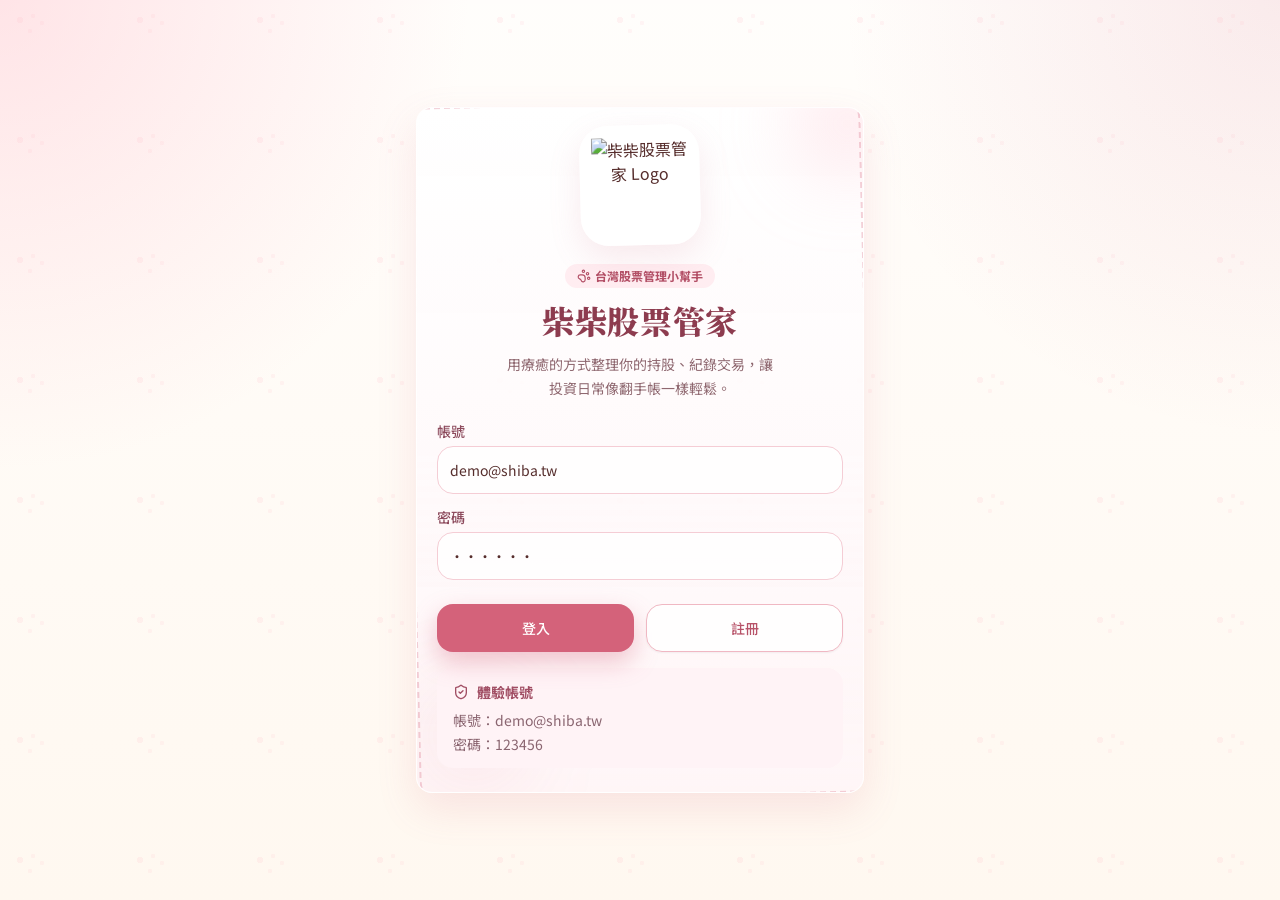
==== shiba-stock/index.html @ 639a99ca "🚀 替換為 AnyGen 版柴柴股票管家 + 真實股價 API + 後端資料同步" ====
<!doctype html>
<html lang="zh-Hant">
  <head>
    <meta charset="UTF-8" />
    <meta name="viewport" content="width=device-width, initial-scale=1.0" />
    <meta
      name="description"
      content="柴柴股票管家：可愛柴犬風的台灣股票管理 SPA，支援登入、持股列表、新增持股、買賣紀錄與資產總表。"
    />
    <link rel="preconnect" href="https://fonts.googleapis.com" />
    <link rel="preconnect" href="https://fonts.gstatic.com" crossorigin />
    <link
      href="https://fonts.googleapis.com/css2?family=Noto+Sans+TC:wght@400;500;700;800&family=Noto+Serif+TC:wght@700;900&display=swap"
      rel="stylesheet"
    />
    <title>柴柴股票管家</title>
    <script type="module" crossorigin src="./assets/index-DhGV4c8L.js"></script>
    <link rel="stylesheet" crossorigin href="./assets/index-gSrs4yTa.css">
  </head>
  <body>
    <div id="root"></div>
  </body>
</html>
---- shiba-stock/assets/index-gSrs4yTa.css ----
@layer properties{@supports (((-webkit-hyphens:none)) and (not (margin-trim:inline))) or ((-moz-orient:inline) and (not (color:rgb(from red r g b)))){*,:before,:after,::backdrop{--tw-translate-x:0;--tw-translate-y:0;--tw-translate-z:0;--tw-rotate-x:initial;--tw-rotate-y:initial;--tw-rotate-z:initial;--tw-skew-x:initial;--tw-skew-y:initial;--tw-space-y-reverse:0;--tw-border-style:solid;--tw-leading:initial;--tw-font-weight:initial;--tw-tracking:initial;--tw-ordinal:initial;--tw-slashed-zero:initial;--tw-numeric-figure:initial;--tw-numeric-spacing:initial;--tw-numeric-fraction:initial;--tw-shadow:0 0 #0000;--tw-shadow-color:initial;--tw-shadow-alpha:100%;--tw-inset-shadow:0 0 #0000;--tw-inset-shadow-color:initial;--tw-inset-shadow-alpha:100%;--tw-ring-color:initial;--tw-ring-shadow:0 0 #0000;--tw-inset-ring-color:initial;--tw-inset-ring-shadow:0 0 #0000;--tw-ring-inset:initial;--tw-ring-offset-width:0px;--tw-ring-offset-color:#fff;--tw-ring-offset-shadow:0 0 #0000;--tw-outline-style:solid;--tw-blur:initial;--tw-brightness:initial;--tw-contrast:initial;--tw-grayscale:initial;--tw-hue-rotate:initial;--tw-invert:initial;--tw-opacity:initial;--tw-saturate:initial;--tw-sepia:initial;--tw-drop-shadow:initial;--tw-drop-shadow-color:initial;--tw-drop-shadow-alpha:100%;--tw-drop-shadow-size:initial;--tw-backdrop-blur:initial;--tw-backdrop-brightness:initial;--tw-backdrop-contrast:initial;--tw-backdrop-grayscale:initial;--tw-backdrop-hue-rotate:initial;--tw-backdrop-invert:initial;--tw-backdrop-opacity:initial;--tw-backdrop-saturate:initial;--tw-backdrop-sepia:initial;--tw-duration:initial;--tw-ease:initial;--tw-content:"";--tw-animation-delay:0s;--tw-animation-direction:normal;--tw-animation-duration:initial;--tw-animation-fill-mode:none;--tw-animation-iteration-count:1;--tw-enter-blur:0;--tw-enter-opacity:1;--tw-enter-rotate:0;--tw-enter-scale:1;--tw-enter-translate-x:0;--tw-enter-translate-y:0;--tw-exit-blur:0;--tw-exit-opacity:1;--tw-exit-rotate:0;--tw-exit-scale:1;--tw-exit-translate-x:0;--tw-exit-translate-y:0}}}@layer theme{:root,:host{--font-sans:"Noto Sans TC", ui-sans-serif, system-ui, sans-serif;--font-serif:"Noto Serif TC", ui-serif, Georgia, serif;--font-mono:ui-monospace, SFMono-Regular, Menlo, Monaco, Consolas, "Liberation Mono", "Courier New", monospace;--color-black:#000;--color-white:#fff;--spacing:.25rem;--container-sm:24rem;--container-md:28rem;--container-lg:32rem;--container-3xl:48rem;--text-xs:.75rem;--text-xs--line-height:calc(1 / .75);--text-sm:.875rem;--text-sm--line-height:calc(1.25 / .875);--text-base:1rem;--text-base--line-height: 1.5 ;--text-lg:1.125rem;--text-lg--line-height:calc(1.75 / 1.125);--text-xl:1.25rem;--text-xl--line-height:calc(1.75 / 1.25);--text-2xl:1.5rem;--text-2xl--line-height:calc(2 / 1.5);--font-weight-normal:400;--font-weight-medium:500;--font-weight-semibold:600;--font-weight-bold:700;--font-weight-black:900;--tracking-tight:-.025em;--tracking-widest:.1em;--leading-snug:1.375;--leading-normal:1.5;--leading-relaxed:1.625;--radius-xs:.125rem;--radius-2xl:1rem;--ease-in-out:cubic-bezier(.4, 0, .2, 1);--animate-spin:spin 1s linear infinite;--animate-pulse:pulse 2s cubic-bezier(.4, 0, .6, 1) infinite;--blur-sm:8px;--blur-xl:24px;--blur-2xl:40px;--aspect-video:16 / 9;--default-transition-duration:.15s;--default-transition-timing-function:cubic-bezier(.4, 0, .2, 1);--default-font-family:"Noto Sans TC", ui-sans-serif, system-ui, sans-serif;--default-mono-font-family:var(--font-mono);--color-border:var(--border)}}@layer base{*,:after,:before,::backdrop{box-sizing:border-box;border:0 solid;margin:0;padding:0}::file-selector-button{box-sizing:border-box;border:0 solid;margin:0;padding:0}html,:host{-webkit-text-size-adjust:100%;tab-size:4;line-height:1.5;font-family:var(--default-font-family,ui-sans-serif, system-ui, sans-serif, "Apple Color Emoji", "Segoe UI Emoji", "Segoe UI Symbol", "Noto Color Emoji");font-feature-settings:var(--default-font-feature-settings,normal);font-variation-settings:var(--default-font-variation-settings,normal);-webkit-tap-highlight-color:transparent}hr{height:0;color:inherit;border-top-width:1px}abbr:where([title]){-webkit-text-decoration:underline dotted;text-decoration:underline dotted}h1,h2,h3,h4,h5,h6{font-size:inherit;font-weight:inherit}a{color:inherit;-webkit-text-decoration:inherit;text-decoration:inherit}b,strong{font-weight:bolder}code,kbd,samp,pre{font-family:var(--default-mono-font-family,ui-monospace, SFMono-Regular, Menlo, Monaco, Consolas, "Liberation Mono", "Courier New", monospace);font-feature-settings:var(--default-mono-font-feature-settings,normal);font-variation-settings:var(--default-mono-font-variation-settings,normal);font-size:1em}small{font-size:80%}sub,sup{vertical-align:baseline;font-size:75%;line-height:0;position:relative}sub{bottom:-.25em}sup{top:-.5em}table{text-indent:0;border-color:inherit;border-collapse:collapse}:-moz-focusring{outline:auto}progress{vertical-align:baseline}summary{display:list-item}ol,ul,menu{list-style:none}img,svg,video,canvas,audio,iframe,embed,object{vertical-align:middle;display:block}img,video{max-width:100%;height:auto}button,input,select,optgroup,textarea{font:inherit;font-feature-settings:inherit;font-variation-settings:inherit;letter-spacing:inherit;color:inherit;opacity:1;background-color:#0000;border-radius:0}::file-selector-button{font:inherit;font-feature-settings:inherit;font-variation-settings:inherit;letter-spacing:inherit;color:inherit;opacity:1;background-color:#0000;border-radius:0}:where(select:is([multiple],[size])) optgroup{font-weight:bolder}:where(select:is([multiple],[size])) optgroup option{padding-inline-start:20px}::file-selector-button{margin-inline-end:4px}::placeholder{opacity:1}@supports (not ((-webkit-appearance:-apple-pay-button))) or (contain-intrinsic-size:1px){::placeholder{color:currentColor}@supports (color:color-mix(in lab,red,red)){::placeholder{color:color-mix(in oklab,currentcolor 50%,transparent)}}}textarea{resize:vertical}::-webkit-search-decoration{-webkit-appearance:none}::-webkit-date-and-time-value{min-height:1lh;text-align:inherit}::-webkit-datetime-edit{display:inline-flex}::-webkit-datetime-edit-fields-wrapper{padding:0}::-webkit-datetime-edit{padding-block:0}::-webkit-datetime-edit-year-field{padding-block:0}::-webkit-datetime-edit-month-field{padding-block:0}::-webkit-datetime-edit-day-field{padding-block:0}::-webkit-datetime-edit-hour-field{padding-block:0}::-webkit-datetime-edit-minute-field{padding-block:0}::-webkit-datetime-edit-second-field{padding-block:0}::-webkit-datetime-edit-millisecond-field{padding-block:0}::-webkit-datetime-edit-meridiem-field{padding-block:0}::-webkit-calendar-picker-indicator{line-height:1}:-moz-ui-invalid{box-shadow:none}button,input:where([type=button],[type=reset],[type=submit]){appearance:button}::file-selector-button{appearance:button}::-webkit-inner-spin-button{height:auto}::-webkit-outer-spin-button{height:auto}[hidden]:where(:not([hidden=until-found])){display:none!important}*{border-color:var(--border);outline-color:var(--ring)}@supports (color:color-mix(in lab,red,red)){*{outline-color:color-mix(in oklab,var(--ring) 50%,transparent)}}html{scroll-behavior:smooth}body{font-family:var(--font-sans);background:radial-gradient(circle at 0 0,#ffb5c259,#0000 30%),radial-gradient(circle at 100% 0,#d4627a1f,#0000 28%),linear-gradient(#ffffffbf,#fff8f0);background-color:var(--background);color:var(--foreground);-webkit-font-smoothing:antialiased;-moz-osx-font-smoothing:grayscale}h1,h2,h3,h4{font-family:var(--font-serif)}button,input,textarea{font:inherit}::selection{background:#d4627a38}}@layer components;@layer utilities{.\@container\/card-header{container:card-header/inline-size}.\@container\/field-group{container:field-group/inline-size}.pointer-events-none{pointer-events:none}.collapse{visibility:collapse}.invisible{visibility:hidden}.sr-only{clip-path:inset(50%);white-space:nowrap;border-width:0;width:1px;height:1px;margin:-1px;padding:0;position:absolute;overflow:hidden}.absolute{position:absolute}.fixed{position:fixed}.relative{position:relative}.static{position:static}.inset-0{inset:calc(var(--spacing) * 0)}.inset-x-0{inset-inline:calc(var(--spacing) * 0)}.inset-y-0{inset-block:calc(var(--spacing) * 0)}.start{inset-inline-start:var(--spacing)}.-top-8{top:calc(var(--spacing) * -8)}.-top-12{top:calc(var(--spacing) * -12)}.top-0{top:calc(var(--spacing) * 0)}.top-1\.5{top:calc(var(--spacing) * 1.5)}.top-1\/2{top:50%}.top-3\.5{top:calc(var(--spacing) * 3.5)}.top-4{top:calc(var(--spacing) * 4)}.top-8{top:calc(var(--spacing) * 8)}.top-\[1px\]{top:1px}.top-\[50\%\]{top:50%}.top-\[60\%\]{top:60%}.top-full{top:100%}.-right-8{right:calc(var(--spacing) * -8)}.-right-12{right:calc(var(--spacing) * -12)}.right-0{right:calc(var(--spacing) * 0)}.right-1{right:calc(var(--spacing) * 1)}.right-2{right:calc(var(--spacing) * 2)}.right-3{right:calc(var(--spacing) * 3)}.right-3\.5{right:calc(var(--spacing) * 3.5)}.right-4{right:calc(var(--spacing) * 4)}.-bottom-12{bottom:calc(var(--spacing) * -12)}.bottom-0{bottom:calc(var(--spacing) * 0)}.-left-12{left:calc(var(--spacing) * -12)}.left-0{left:calc(var(--spacing) * 0)}.left-1\/2{left:50%}.left-2{left:calc(var(--spacing) * 2)}.left-\[50\%\]{left:50%}.isolate{isolation:isolate}.z-10{z-index:10}.z-20{z-index:20}.z-50{z-index:50}.z-\[1\]{z-index:1}.order-first{order:-9999}.order-last{order:9999}.col-start-2{grid-column-start:2}.row-span-2{grid-row:span 2/span 2}.row-start-1{grid-row-start:1}.\!m-0{margin:calc(var(--spacing) * 0)!important}.-mx-1{margin-inline:calc(var(--spacing) * -1)}.mx-2{margin-inline:calc(var(--spacing) * 2)}.mx-3\.5{margin-inline:calc(var(--spacing) * 3.5)}.mx-auto{margin-inline:auto}.-my-2{margin-block:calc(var(--spacing) * -2)}.my-0{margin-block:calc(var(--spacing) * 0)}.my-0\.5{margin-block:calc(var(--spacing) * .5)}.my-1{margin-block:calc(var(--spacing) * 1)}.my-4{margin-block:calc(var(--spacing) * 4)}.-mt-4{margin-top:calc(var(--spacing) * -4)}.mt-1{margin-top:calc(var(--spacing) * 1)}.mt-1\.5{margin-top:calc(var(--spacing) * 1.5)}.mt-2{margin-top:calc(var(--spacing) * 2)}.mt-3{margin-top:calc(var(--spacing) * 3)}.mt-4{margin-top:calc(var(--spacing) * 4)}.mt-5{margin-top:calc(var(--spacing) * 5)}.mt-6{margin-top:calc(var(--spacing) * 6)}.mt-auto{margin-top:auto}.mr-1{margin-right:calc(var(--spacing) * 1)}.mr-2{margin-right:calc(var(--spacing) * 2)}.mb-1{margin-bottom:calc(var(--spacing) * 1)}.mb-2{margin-bottom:calc(var(--spacing) * 2)}.mb-3{margin-bottom:calc(var(--spacing) * 3)}.mb-4{margin-bottom:calc(var(--spacing) * 4)}.mb-5{margin-bottom:calc(var(--spacing) * 5)}.-ml-4{margin-left:calc(var(--spacing) * -4)}.ml-1{margin-left:calc(var(--spacing) * 1)}.ml-4{margin-left:calc(var(--spacing) * 4)}.ml-auto{margin-left:auto}.line-clamp-1{-webkit-line-clamp:1;-webkit-box-orient:vertical;display:-webkit-box;overflow:hidden}.line-clamp-2{-webkit-line-clamp:2;-webkit-box-orient:vertical;display:-webkit-box;overflow:hidden}.block{display:block}.flex{display:flex}.grid{display:grid}.hidden{display:none}.inline-flex{display:inline-flex}.table{display:table}.table-caption{display:table-caption}.table-cell{display:table-cell}.table-row{display:table-row}.field-sizing-content{field-sizing:content}.aspect-square{aspect-ratio:1}.aspect-video{aspect-ratio:var(--aspect-video)}.size-\(--cell-size\){width:var(--cell-size);height:var(--cell-size)}.size-2{width:calc(var(--spacing) * 2);height:calc(var(--spacing) * 2)}.size-2\.5{width:calc(var(--spacing) * 2.5);height:calc(var(--spacing) * 2.5)}.size-3{width:calc(var(--spacing) * 3);height:calc(var(--spacing) * 3)}.size-3\.5{width:calc(var(--spacing) * 3.5);height:calc(var(--spacing) * 3.5)}.size-4{width:calc(var(--spacing) * 4);height:calc(var(--spacing) * 4)}.size-6{width:calc(var(--spacing) * 6);height:calc(var(--spacing) * 6)}.size-7{width:calc(var(--spacing) * 7);height:calc(var(--spacing) * 7)}.size-8{width:calc(var(--spacing) * 8);height:calc(var(--spacing) * 8)}.size-9{width:calc(var(--spacing) * 9);height:calc(var(--spacing) * 9)}.size-10{width:calc(var(--spacing) * 10);height:calc(var(--spacing) * 10)}.size-auto{width:auto;height:auto}.size-full{width:100%;height:100%}.h-\(--cell-size\){height:var(--cell-size)}.h-1\.5{height:calc(var(--spacing) * 1.5)}.h-2{height:calc(var(--spacing) * 2)}.h-2\.5{height:calc(var(--spacing) * 2.5)}.h-3{height:calc(var(--spacing) * 3)}.h-3\.5{height:calc(var(--spacing) * 3.5)}.h-4{height:calc(var(--spacing) * 4)}.h-5{height:calc(var(--spacing) * 5)}.h-6{height:calc(var(--spacing) * 6)}.h-7{height:calc(var(--spacing) * 7)}.h-8{height:calc(var(--spacing) * 8)}.h-9{height:calc(var(--spacing) * 9)}.h-10{height:calc(var(--spacing) * 10)}.h-11{height:calc(var(--spacing) * 11)}.h-12{height:calc(var(--spacing) * 12)}.h-14{height:calc(var(--spacing) * 14)}.h-16{height:calc(var(--spacing) * 16)}.h-20{height:calc(var(--spacing) * 20)}.h-24{height:calc(var(--spacing) * 24)}.h-28{height:calc(var(--spacing) * 28)}.h-72{height:calc(var(--spacing) * 72)}.h-\[1\.15rem\]{height:1.15rem}.h-\[calc\(100\%-1px\)\]{height:calc(100% - 1px)}.h-\[var\(--radix-navigation-menu-viewport-height\)\]{height:var(--radix-navigation-menu-viewport-height)}.h-\[var\(--radix-select-trigger-height\)\]{height:var(--radix-select-trigger-height)}.h-auto{height:auto}.h-full{height:100%}.h-px{height:1px}.h-svh{height:100svh}.max-h-\(--radix-context-menu-content-available-height\){max-height:var(--radix-context-menu-content-available-height)}.max-h-\(--radix-dropdown-menu-content-available-height\){max-height:var(--radix-dropdown-menu-content-available-height)}.max-h-\(--radix-select-content-available-height\){max-height:var(--radix-select-content-available-height)}.max-h-\[300px\]{max-height:300px}.min-h-0{min-height:calc(var(--spacing) * 0)}.min-h-4{min-height:calc(var(--spacing) * 4)}.min-h-16{min-height:calc(var(--spacing) * 16)}.min-h-\[calc\(100vh-3rem\)\]{min-height:calc(100vh - 3rem)}.min-h-screen{min-height:100vh}.min-h-svh{min-height:100svh}.w-\(--cell-size\){width:var(--cell-size)}.w-\(--sidebar-width\){width:var(--sidebar-width)}.w-0{width:calc(var(--spacing) * 0)}.w-1{width:calc(var(--spacing) * 1)}.w-2{width:calc(var(--spacing) * 2)}.w-2\.5{width:calc(var(--spacing) * 2.5)}.w-3{width:calc(var(--spacing) * 3)}.w-3\.5{width:calc(var(--spacing) * 3.5)}.w-3\/4{width:75%}.w-4{width:calc(var(--spacing) * 4)}.w-5{width:calc(var(--spacing) * 5)}.w-8{width:calc(var(--spacing) * 8)}.w-9{width:calc(var(--spacing) * 9)}.w-14{width:calc(var(--spacing) * 14)}.w-16{width:calc(var(--spacing) * 16)}.w-20{width:calc(var(--spacing) * 20)}.w-24{width:calc(var(--spacing) * 24)}.w-28{width:calc(var(--spacing) * 28)}.w-64{width:calc(var(--spacing) * 64)}.w-72{width:calc(var(--spacing) * 72)}.w-\[100px\]{width:100px}.w-auto{width:auto}.w-fit{width:fit-content}.w-full{width:100%}.w-max{width:max-content}.w-px{width:1px}.max-w-\(--skeleton-width\){max-width:var(--skeleton-width)}.max-w-3xl{max-width:var(--container-3xl)}.max-w-\[17rem\]{max-width:17rem}.max-w-\[calc\(100\%-2rem\)\]{max-width:calc(100% - 2rem)}.max-w-max{max-width:max-content}.max-w-md{max-width:var(--container-md)}.max-w-sm{max-width:var(--container-sm)}.min-w-\(--cell-size\){min-width:var(--cell-size)}.min-w-0{min-width:calc(var(--spacing) * 0)}.min-w-5{min-width:calc(var(--spacing) * 5)}.min-w-8{min-width:calc(var(--spacing) * 8)}.min-w-9{min-width:calc(var(--spacing) * 9)}.min-w-10{min-width:calc(var(--spacing) * 10)}.min-w-\[8rem\]{min-width:8rem}.min-w-\[12rem\]{min-width:12rem}.min-w-\[var\(--radix-select-trigger-width\)\]{min-width:var(--radix-select-trigger-width)}.flex-1{flex:1}.shrink-0{flex-shrink:0}.grow{flex-grow:1}.grow-0{flex-grow:0}.basis-full{flex-basis:100%}.caption-bottom{caption-side:bottom}.border-collapse{border-collapse:collapse}.origin-\(--radix-context-menu-content-transform-origin\){transform-origin:var(--radix-context-menu-content-transform-origin)}.origin-\(--radix-dropdown-menu-content-transform-origin\){transform-origin:var(--radix-dropdown-menu-content-transform-origin)}.origin-\(--radix-hover-card-content-transform-origin\){transform-origin:var(--radix-hover-card-content-transform-origin)}.origin-\(--radix-menubar-content-transform-origin\){transform-origin:var(--radix-menubar-content-transform-origin)}.origin-\(--radix-popover-content-transform-origin\){transform-origin:var(--radix-popover-content-transform-origin)}.origin-\(--radix-select-content-transform-origin\){transform-origin:var(--radix-select-content-transform-origin)}.origin-\(--radix-tooltip-content-transform-origin\){transform-origin:var(--radix-tooltip-content-transform-origin)}.-translate-x-1\/2{--tw-translate-x: -50% ;translate:var(--tw-translate-x) var(--tw-translate-y)}.-translate-x-px{--tw-translate-x:-1px;translate:var(--tw-translate-x) var(--tw-translate-y)}.translate-x-\[-50\%\]{--tw-translate-x:-50%;translate:var(--tw-translate-x) var(--tw-translate-y)}.translate-x-px{--tw-translate-x:1px;translate:var(--tw-translate-x) var(--tw-translate-y)}.-translate-y-1{--tw-translate-y:calc(var(--spacing) * -1);translate:var(--tw-translate-x) var(--tw-translate-y)}.-translate-y-1\/2{--tw-translate-y: -50% ;translate:var(--tw-translate-x) var(--tw-translate-y)}.translate-y-0\.5{--tw-translate-y:calc(var(--spacing) * .5);translate:var(--tw-translate-x) var(--tw-translate-y)}.translate-y-\[-50\%\]{--tw-translate-y:-50%;translate:var(--tw-translate-x) var(--tw-translate-y)}.translate-y-\[calc\(-50\%_-_2px\)\]{--tw-translate-y: calc(-50% - 2px) ;translate:var(--tw-translate-x) var(--tw-translate-y)}.rotate-45{rotate:45deg}.rotate-90{rotate:90deg}.transform{transform:var(--tw-rotate-x,) var(--tw-rotate-y,) var(--tw-rotate-z,) var(--tw-skew-x,) var(--tw-skew-y,)}.animate-caret-blink{animation:1.25s ease-out infinite caret-blink}.animate-in{animation:enter var(--tw-animation-duration,var(--tw-duration,.15s))var(--tw-ease,ease)var(--tw-animation-delay,0s)var(--tw-animation-iteration-count,1)var(--tw-animation-direction,normal)var(--tw-animation-fill-mode,none)}.animate-pulse{animation:var(--animate-pulse)}.animate-spin{animation:var(--animate-spin)}.cursor-default{cursor:default}.cursor-text{cursor:text}.touch-none{touch-action:none}.resize-none{resize:none}.scroll-my-1{scroll-margin-block:calc(var(--spacing) * 1)}.scroll-py-1{scroll-padding-block:calc(var(--spacing) * 1)}.list-disc{list-style-type:disc}.list-none{list-style-type:none}.appearance-none{appearance:none}.auto-rows-min{grid-auto-rows:min-content}.grid-cols-2{grid-template-columns:repeat(2,minmax(0,1fr))}.grid-cols-5{grid-template-columns:repeat(5,minmax(0,1fr))}.grid-cols-\[0_1fr\]{grid-template-columns:0 1fr}.grid-rows-\[auto_auto\]{grid-template-rows:auto auto}.flex-col{flex-direction:column}.flex-col-reverse{flex-direction:column-reverse}.flex-row{flex-direction:row}.flex-wrap{flex-wrap:wrap}.place-content-center{place-content:center}.items-center{align-items:center}.items-end{align-items:flex-end}.items-start{align-items:flex-start}.items-stretch{align-items:stretch}.justify-between{justify-content:space-between}.justify-center{justify-content:center}.justify-start{justify-content:flex-start}.justify-items-start{justify-items:start}.gap-0\.5{gap:calc(var(--spacing) * .5)}.gap-1{gap:calc(var(--spacing) * 1)}.gap-1\.5{gap:calc(var(--spacing) * 1.5)}.gap-2{gap:calc(var(--spacing) * 2)}.gap-2\.5{gap:calc(var(--spacing) * 2.5)}.gap-3{gap:calc(var(--spacing) * 3)}.gap-4{gap:calc(var(--spacing) * 4)}.gap-6{gap:calc(var(--spacing) * 6)}.gap-7{gap:calc(var(--spacing) * 7)}.gap-\[--spacing\(var\(--gap\)\)\]{gap:calc(var(--spacing) * var(--gap))}:where(.space-y-2>:not(:last-child)){--tw-space-y-reverse:0;margin-block-start:calc(calc(var(--spacing) * 2) * var(--tw-space-y-reverse));margin-block-end:calc(calc(var(--spacing) * 2) * calc(1 - var(--tw-space-y-reverse)))}:where(.space-y-3>:not(:last-child)){--tw-space-y-reverse:0;margin-block-start:calc(calc(var(--spacing) * 3) * var(--tw-space-y-reverse));margin-block-end:calc(calc(var(--spacing) * 3) * calc(1 - var(--tw-space-y-reverse)))}:where(.space-y-4>:not(:last-child)){--tw-space-y-reverse:0;margin-block-start:calc(calc(var(--spacing) * 4) * var(--tw-space-y-reverse));margin-block-end:calc(calc(var(--spacing) * 4) * calc(1 - var(--tw-space-y-reverse)))}.gap-y-0\.5{row-gap:calc(var(--spacing) * .5)}.self-start{align-self:flex-start}.self-stretch{align-self:stretch}.justify-self-end{justify-self:flex-end}.overflow-auto{overflow:auto}.overflow-hidden{overflow:hidden}.overflow-x-auto{overflow-x:auto}.overflow-x-hidden{overflow-x:hidden}.overflow-y-auto{overflow-y:auto}.rounded{border-radius:.25rem}.rounded-2xl{border-radius:var(--radius-2xl)}.rounded-\[2px\]{border-radius:2px}.rounded-\[4px\]{border-radius:4px}.rounded-\[22px\]{border-radius:22px}.rounded-\[28px\]{border-radius:28px}.rounded-\[calc\(var\(--radius\)-5px\)\]{border-radius:calc(var(--radius) - 5px)}.rounded-\[inherit\]{border-radius:inherit}.rounded-full{border-radius:3.40282e38px}.rounded-lg{border-radius:var(--radius)}.rounded-md{border-radius:calc(var(--radius) - 2px)}.rounded-none{border-radius:0}.rounded-sm{border-radius:calc(var(--radius) - 4px)}.rounded-xl{border-radius:calc(var(--radius) + 4px)}.rounded-xs{border-radius:var(--radius-xs)}.rounded-l-md{border-top-left-radius:calc(var(--radius) - 2px);border-bottom-left-radius:calc(var(--radius) - 2px)}.rounded-tl-sm{border-top-left-radius:calc(var(--radius) - 4px)}.rounded-r-md{border-top-right-radius:calc(var(--radius) - 2px);border-bottom-right-radius:calc(var(--radius) - 2px)}.border{border-style:var(--tw-border-style);border-width:1px}.border-0{border-style:var(--tw-border-style);border-width:0}.border-\[1\.5px\]{border-style:var(--tw-border-style);border-width:1.5px}.border-y{border-block-style:var(--tw-border-style);border-block-width:1px}.border-t{border-top-style:var(--tw-border-style);border-top-width:1px}.border-r{border-right-style:var(--tw-border-style);border-right-width:1px}.border-b{border-bottom-style:var(--tw-border-style);border-bottom-width:1px}.border-l{border-left-style:var(--tw-border-style);border-left-width:1px}.border-dashed{--tw-border-style:dashed;border-style:dashed}.border-\(--color-border\){border-color:var(--color-border)}.border-\[\#F0B8C3\]{border-color:#f0b8c3}.border-\[\#F5CDD5\]{border-color:#f5cdd5}.border-border,.border-border\/50{border-color:var(--border)}@supports (color:color-mix(in lab,red,red)){.border-border\/50{border-color:color-mix(in oklab,var(--border) 50%,transparent)}}.border-input{border-color:var(--input)}.border-primary{border-color:var(--primary)}.border-sidebar-border{border-color:var(--sidebar-border)}.border-transparent{border-color:#0000}.border-white\/70{border-color:#ffffffb3}@supports (color:color-mix(in lab,red,red)){.border-white\/70{border-color:color-mix(in oklab,var(--color-white) 70%,transparent)}}.border-white\/80{border-color:#fffc}@supports (color:color-mix(in lab,red,red)){.border-white\/80{border-color:color-mix(in oklab,var(--color-white) 80%,transparent)}}.border-white\/90{border-color:#ffffffe6}@supports (color:color-mix(in lab,red,red)){.border-white\/90{border-color:color-mix(in oklab,var(--color-white) 90%,transparent)}}.border-t-transparent{border-top-color:#0000}.border-l-transparent{border-left-color:#0000}.bg-\(--color-bg\){background-color:var(--color-bg)}.bg-\[\#D4627A\]{background-color:#d4627a}.bg-\[\#D4627A\]\/10{background-color:#d4627a1a}.bg-\[\#E9F3FF\]{background-color:#e9f3ff}.bg-\[\#EAF6EE\]{background-color:#eaf6ee}.bg-\[\#F7D9E0\]{background-color:#f7d9e0}.bg-\[\#FFB5C2\]\/35{background-color:#ffb5c259}.bg-\[\#FFB5C2\]\/40{background-color:#ffb5c266}.bg-\[\#FFE8EE\]{background-color:#ffe8ee}.bg-\[\#FFEDF1\]{background-color:#ffedf1}.bg-\[\#FFF1F4\]{background-color:#fff1f4}.bg-\[\#FFF2F5\]{background-color:#fff2f5}.bg-\[\#FFF3F6\]{background-color:#fff3f6}.bg-\[\#FFF4E5\]{background-color:#fff4e5}.bg-\[rgba\(255\,248\,240\,0\.92\)\]{background-color:#fff8f0eb}.bg-accent{background-color:var(--accent)}.bg-background{background-color:var(--background)}.bg-black\/50{background-color:#00000080}@supports (color:color-mix(in lab,red,red)){.bg-black\/50{background-color:color-mix(in oklab,var(--color-black) 50%,transparent)}}.bg-border{background-color:var(--border)}.bg-card{background-color:var(--card)}.bg-destructive{background-color:var(--destructive)}.bg-foreground{background-color:var(--foreground)}.bg-input{background-color:var(--input)}.bg-muted,.bg-muted\/50{background-color:var(--muted)}@supports (color:color-mix(in lab,red,red)){.bg-muted\/50{background-color:color-mix(in oklab,var(--muted) 50%,transparent)}}.bg-popover{background-color:var(--popover)}.bg-primary,.bg-primary\/20{background-color:var(--primary)}@supports (color:color-mix(in lab,red,red)){.bg-primary\/20{background-color:color-mix(in oklab,var(--primary) 20%,transparent)}}.bg-secondary{background-color:var(--secondary)}.bg-sidebar{background-color:var(--sidebar)}.bg-sidebar-border{background-color:var(--sidebar-border)}.bg-transparent{background-color:#0000}.bg-white{background-color:var(--color-white)}.bg-white\/70{background-color:#ffffffb3}@supports (color:color-mix(in lab,red,red)){.bg-white\/70{background-color:color-mix(in oklab,var(--color-white) 70%,transparent)}}.bg-white\/80{background-color:#fffc}@supports (color:color-mix(in lab,red,red)){.bg-white\/80{background-color:color-mix(in oklab,var(--color-white) 80%,transparent)}}.bg-white\/85{background-color:#ffffffd9}@supports (color:color-mix(in lab,red,red)){.bg-white\/85{background-color:color-mix(in oklab,var(--color-white) 85%,transparent)}}.bg-\[linear-gradient\(180deg\,rgba\(255\,240\,244\,0\.98\)\,rgba\(255\,255\,255\,0\.95\)\)\]{background-image:linear-gradient(#fff0f4fa,#fffffff2)}.fill-current{fill:currentColor}.fill-foreground{fill:var(--foreground)}.fill-primary{fill:var(--primary)}.object-contain{object-fit:contain}.p-0{padding:calc(var(--spacing) * 0)}.p-1{padding:calc(var(--spacing) * 1)}.p-2{padding:calc(var(--spacing) * 2)}.p-3{padding:calc(var(--spacing) * 3)}.p-4{padding:calc(var(--spacing) * 4)}.p-6{padding:calc(var(--spacing) * 6)}.p-\[3px\]{padding:3px}.p-px{padding:1px}.px-\(--cell-size\){padding-inline:var(--cell-size)}.px-1{padding-inline:calc(var(--spacing) * 1)}.px-1\.5{padding-inline:calc(var(--spacing) * 1.5)}.px-2{padding-inline:calc(var(--spacing) * 2)}.px-2\.5{padding-inline:calc(var(--spacing) * 2.5)}.px-3{padding-inline:calc(var(--spacing) * 3)}.px-4{padding-inline:calc(var(--spacing) * 4)}.px-5{padding-inline:calc(var(--spacing) * 5)}.px-6{padding-inline:calc(var(--spacing) * 6)}.py-0\.5{padding-block:calc(var(--spacing) * .5)}.py-1{padding-block:calc(var(--spacing) * 1)}.py-1\.5{padding-block:calc(var(--spacing) * 1.5)}.py-2{padding-block:calc(var(--spacing) * 2)}.py-3{padding-block:calc(var(--spacing) * 3)}.py-4{padding-block:calc(var(--spacing) * 4)}.py-6{padding-block:calc(var(--spacing) * 6)}.pt-0{padding-top:calc(var(--spacing) * 0)}.pt-2{padding-top:calc(var(--spacing) * 2)}.pt-3{padding-top:calc(var(--spacing) * 3)}.pt-4{padding-top:calc(var(--spacing) * 4)}.pt-5{padding-top:calc(var(--spacing) * 5)}.pr-1{padding-right:calc(var(--spacing) * 1)}.pr-2{padding-right:calc(var(--spacing) * 2)}.pr-2\.5{padding-right:calc(var(--spacing) * 2.5)}.pr-3{padding-right:calc(var(--spacing) * 3)}.pr-8{padding-right:calc(var(--spacing) * 8)}.pr-9{padding-right:calc(var(--spacing) * 9)}.pb-3{padding-bottom:calc(var(--spacing) * 3)}.pb-4{padding-bottom:calc(var(--spacing) * 4)}.pb-5{padding-bottom:calc(var(--spacing) * 5)}.pb-6{padding-bottom:calc(var(--spacing) * 6)}.pb-32{padding-bottom:calc(var(--spacing) * 32)}.pb-\[calc\(0\.8rem\+env\(safe-area-inset-bottom\)\)\]{padding-bottom:calc(.8rem + env(safe-area-inset-bottom))}.pl-2{padding-left:calc(var(--spacing) * 2)}.pl-3{padding-left:calc(var(--spacing) * 3)}.pl-4{padding-left:calc(var(--spacing) * 4)}.pl-8{padding-left:calc(var(--spacing) * 8)}.text-center{text-align:center}.text-left{text-align:left}.text-right{text-align:right}.align-middle{vertical-align:middle}.font-mono{font-family:var(--font-mono)}.font-sans{font-family:Noto Sans TC,ui-sans-serif,system-ui,sans-serif}.text-2xl{font-size:var(--text-2xl);line-height:var(--tw-leading,var(--text-2xl--line-height))}.text-base{font-size:var(--text-base);line-height:var(--tw-leading,var(--text-base--line-height))}.text-lg{font-size:var(--text-lg);line-height:var(--tw-leading,var(--text-lg--line-height))}.text-sm{font-size:var(--text-sm);line-height:var(--tw-leading,var(--text-sm--line-height))}.text-sm\/relaxed{font-size:var(--text-sm);line-height:var(--leading-relaxed)}.text-xl{font-size:var(--text-xl);line-height:var(--tw-leading,var(--text-xl--line-height))}.text-xs{font-size:var(--text-xs);line-height:var(--tw-leading,var(--text-xs--line-height))}.text-\[0\.8rem\]{font-size:.8rem}.text-\[2rem\]{font-size:2rem}.text-\[11px\]{font-size:11px}.leading-6{--tw-leading:calc(var(--spacing) * 6);line-height:calc(var(--spacing) * 6)}.leading-7{--tw-leading:calc(var(--spacing) * 7);line-height:calc(var(--spacing) * 7)}.leading-none{--tw-leading:1;line-height:1}.leading-normal{--tw-leading:var(--leading-normal);line-height:var(--leading-normal)}.leading-snug{--tw-leading:var(--leading-snug);line-height:var(--leading-snug)}.font-black{--tw-font-weight:var(--font-weight-black);font-weight:var(--font-weight-black)}.font-bold{--tw-font-weight:var(--font-weight-bold);font-weight:var(--font-weight-bold)}.font-medium{--tw-font-weight:var(--font-weight-medium);font-weight:var(--font-weight-medium)}.font-normal{--tw-font-weight:var(--font-weight-normal);font-weight:var(--font-weight-normal)}.font-semibold{--tw-font-weight:var(--font-weight-semibold);font-weight:var(--font-weight-semibold)}.tracking-\[0\.02em\]{--tw-tracking:.02em;letter-spacing:.02em}.tracking-\[0\.24em\]{--tw-tracking:.24em;letter-spacing:.24em}.tracking-tight{--tw-tracking:var(--tracking-tight);letter-spacing:var(--tracking-tight)}.tracking-widest{--tw-tracking:var(--tracking-widest);letter-spacing:var(--tracking-widest)}.text-balance{text-wrap:balance}.break-words{overflow-wrap:break-word}.whitespace-nowrap{white-space:nowrap}.text-\[\#4C78A5\]{color:#4c78a5}.text-\[\#5B8A69\]{color:#5b8a69}.text-\[\#7E5D65\]{color:#7e5d65}.text-\[\#8A6570\]{color:#8a6570}.text-\[\#8D3C4F\]{color:#8d3c4f}.text-\[\#8D4B5D\]{color:#8d4b5d}.text-\[\#8E6972\]{color:#8e6972}.text-\[\#8F6870\]{color:#8f6870}.text-\[\#9A6E78\]{color:#9a6e78}.text-\[\#9B7880\]{color:#9b7880}.text-\[\#805F67\]{color:#805f67}.text-\[\#A14E64\]{color:#a14e64}.text-\[\#B34F66\]{color:#b34f66}.text-\[\#B35B72\]{color:#b35b72}.text-\[\#B55269\]{color:#b55269}.text-\[\#B67328\]{color:#b67328}.text-\[\#B75268\]{color:#b75268}.text-\[\#C27A8C\]{color:#c27a8c}.text-\[\#C75169\]{color:#c75169}.text-\[\#D4627A\]{color:#d4627a}.text-accent-foreground{color:var(--accent-foreground)}.text-background{color:var(--background)}.text-card-foreground{color:var(--card-foreground)}.text-current{color:currentColor}.text-destructive{color:var(--destructive)}.text-foreground{color:var(--foreground)}.text-muted-foreground{color:var(--muted-foreground)}.text-popover-foreground{color:var(--popover-foreground)}.text-primary{color:var(--primary)}.text-primary-foreground{color:var(--primary-foreground)}.text-secondary-foreground{color:var(--secondary-foreground)}.text-sidebar-foreground,.text-sidebar-foreground\/70{color:var(--sidebar-foreground)}@supports (color:color-mix(in lab,red,red)){.text-sidebar-foreground\/70{color:color-mix(in oklab,var(--sidebar-foreground) 70%,transparent)}}.text-white{color:var(--color-white)}.uppercase{text-transform:uppercase}.tabular-nums{--tw-numeric-spacing:tabular-nums;font-variant-numeric:var(--tw-ordinal,) var(--tw-slashed-zero,) var(--tw-numeric-figure,) var(--tw-numeric-spacing,) var(--tw-numeric-fraction,)}.underline-offset-4{text-underline-offset:4px}.opacity-0{opacity:0}.opacity-50{opacity:.5}.opacity-70{opacity:.7}.shadow{--tw-shadow:0 1px 3px 0 var(--tw-shadow-color,#0000001a), 0 1px 2px -1px var(--tw-shadow-color,#0000001a);box-shadow:var(--tw-inset-shadow),var(--tw-inset-ring-shadow),var(--tw-ring-offset-shadow),var(--tw-ring-shadow),var(--tw-shadow)}.shadow-\[0_0_0_1px_hsl\(var\(--sidebar-border\)\)\]{--tw-shadow:0 0 0 1px var(--tw-shadow-color,hsl(var(--sidebar-border)));box-shadow:var(--tw-inset-shadow),var(--tw-inset-ring-shadow),var(--tw-ring-offset-shadow),var(--tw-ring-shadow),var(--tw-shadow)}.shadow-\[0_8px_18px_rgba\(212\,98\,122\,0\.08\)\]{--tw-shadow:0 8px 18px var(--tw-shadow-color,#d4627a14);box-shadow:var(--tw-inset-shadow),var(--tw-inset-ring-shadow),var(--tw-ring-offset-shadow),var(--tw-ring-shadow),var(--tw-shadow)}.shadow-\[0_10px_24px_rgba\(212\,98\,122\,0\.28\)\]{--tw-shadow:0 10px 24px var(--tw-shadow-color,#d4627a47);box-shadow:var(--tw-inset-shadow),var(--tw-inset-ring-shadow),var(--tw-ring-offset-shadow),var(--tw-ring-shadow),var(--tw-shadow)}.shadow-\[0_10px_24px_rgba\(212\,98\,122\,0\.35\)\]{--tw-shadow:0 10px 24px var(--tw-shadow-color,#d4627a59);box-shadow:var(--tw-inset-shadow),var(--tw-inset-ring-shadow),var(--tw-ring-offset-shadow),var(--tw-ring-shadow),var(--tw-shadow)}.shadow-\[0_18px_40px_rgba\(212\,98\,122\,0\.12\)\]{--tw-shadow:0 18px 40px var(--tw-shadow-color,#d4627a1f);box-shadow:var(--tw-inset-shadow),var(--tw-inset-ring-shadow),var(--tw-ring-offset-shadow),var(--tw-ring-shadow),var(--tw-shadow)}.shadow-\[0_18px_40px_rgba\(212\,98\,122\,0\.16\)\]{--tw-shadow:0 18px 40px var(--tw-shadow-color,#d4627a29);box-shadow:var(--tw-inset-shadow),var(--tw-inset-ring-shadow),var(--tw-ring-offset-shadow),var(--tw-ring-shadow),var(--tw-shadow)}.shadow-lg{--tw-shadow:0 10px 15px -3px var(--tw-shadow-color,#0000001a), 0 4px 6px -4px var(--tw-shadow-color,#0000001a);box-shadow:var(--tw-inset-shadow),var(--tw-inset-ring-shadow),var(--tw-ring-offset-shadow),var(--tw-ring-shadow),var(--tw-shadow)}.shadow-md{--tw-shadow:0 4px 6px -1px var(--tw-shadow-color,#0000001a), 0 2px 4px -2px var(--tw-shadow-color,#0000001a);box-shadow:var(--tw-inset-shadow),var(--tw-inset-ring-shadow),var(--tw-ring-offset-shadow),var(--tw-ring-shadow),var(--tw-shadow)}.shadow-none{--tw-shadow:0 0 #0000;box-shadow:var(--tw-inset-shadow),var(--tw-inset-ring-shadow),var(--tw-ring-offset-shadow),var(--tw-ring-shadow),var(--tw-shadow)}.shadow-sm{--tw-shadow:0 1px 3px 0 var(--tw-shadow-color,#0000001a), 0 1px 2px -1px var(--tw-shadow-color,#0000001a);box-shadow:var(--tw-inset-shadow),var(--tw-inset-ring-shadow),var(--tw-ring-offset-shadow),var(--tw-ring-shadow),var(--tw-shadow)}.shadow-xl{--tw-shadow:0 20px 25px -5px var(--tw-shadow-color,#0000001a), 0 8px 10px -6px var(--tw-shadow-color,#0000001a);box-shadow:var(--tw-inset-shadow),var(--tw-inset-ring-shadow),var(--tw-ring-offset-shadow),var(--tw-ring-shadow),var(--tw-shadow)}.shadow-xs{--tw-shadow:0 1px 2px 0 var(--tw-shadow-color,#0000000d);box-shadow:var(--tw-inset-shadow),var(--tw-inset-ring-shadow),var(--tw-ring-offset-shadow),var(--tw-ring-shadow),var(--tw-shadow)}.ring-0{--tw-ring-shadow:var(--tw-ring-inset,) 0 0 0 calc(0px + var(--tw-ring-offset-width)) var(--tw-ring-color,currentcolor);box-shadow:var(--tw-inset-shadow),var(--tw-inset-ring-shadow),var(--tw-ring-offset-shadow),var(--tw-ring-shadow),var(--tw-shadow)}.ring-ring\/50{--tw-ring-color:var(--ring)}@supports (color:color-mix(in lab,red,red)){.ring-ring\/50{--tw-ring-color:color-mix(in oklab, var(--ring) 50%, transparent)}}.ring-sidebar-ring{--tw-ring-color:var(--sidebar-ring)}.ring-offset-background{--tw-ring-offset-color:var(--background)}.outline-hidden{--tw-outline-style:none;outline-style:none}@media(forced-colors:active){.outline-hidden{outline-offset:2px;outline:2px solid #0000}}.outline{outline-style:var(--tw-outline-style);outline-width:1px}.blur-2xl{--tw-blur:blur(var(--blur-2xl));filter:var(--tw-blur,) var(--tw-brightness,) var(--tw-contrast,) var(--tw-grayscale,) var(--tw-hue-rotate,) var(--tw-invert,) var(--tw-saturate,) var(--tw-sepia,) var(--tw-drop-shadow,)}.filter{filter:var(--tw-blur,) var(--tw-brightness,) var(--tw-contrast,) var(--tw-grayscale,) var(--tw-hue-rotate,) var(--tw-invert,) var(--tw-saturate,) var(--tw-sepia,) var(--tw-drop-shadow,)}.backdrop-blur-sm{--tw-backdrop-blur:blur(var(--blur-sm));-webkit-backdrop-filter:var(--tw-backdrop-blur,) var(--tw-backdrop-brightness,) var(--tw-backdrop-contrast,) var(--tw-backdrop-grayscale,) var(--tw-backdrop-hue-rotate,) var(--tw-backdrop-invert,) var(--tw-backdrop-opacity,) var(--tw-backdrop-saturate,) var(--tw-backdrop-sepia,);backdrop-filter:var(--tw-backdrop-blur,) var(--tw-backdrop-brightness,) var(--tw-backdrop-contrast,) var(--tw-backdrop-grayscale,) var(--tw-backdrop-hue-rotate,) var(--tw-backdrop-invert,) var(--tw-backdrop-opacity,) var(--tw-backdrop-saturate,) var(--tw-backdrop-sepia,)}.backdrop-blur-xl{--tw-backdrop-blur:blur(var(--blur-xl));-webkit-backdrop-filter:var(--tw-backdrop-blur,) var(--tw-backdrop-brightness,) var(--tw-backdrop-contrast,) var(--tw-backdrop-grayscale,) var(--tw-backdrop-hue-rotate,) var(--tw-backdrop-invert,) var(--tw-backdrop-opacity,) var(--tw-backdrop-saturate,) var(--tw-backdrop-sepia,);backdrop-filter:var(--tw-backdrop-blur,) var(--tw-backdrop-brightness,) var(--tw-backdrop-contrast,) var(--tw-backdrop-grayscale,) var(--tw-backdrop-hue-rotate,) var(--tw-backdrop-invert,) var(--tw-backdrop-opacity,) var(--tw-backdrop-saturate,) var(--tw-backdrop-sepia,)}.transition{transition-property:color,background-color,border-color,outline-color,text-decoration-color,fill,stroke,--tw-gradient-from,--tw-gradient-via,--tw-gradient-to,opacity,box-shadow,transform,translate,scale,rotate,filter,-webkit-backdrop-filter,backdrop-filter,display,content-visibility,overlay,pointer-events;transition-timing-function:var(--tw-ease,var(--default-transition-timing-function));transition-duration:var(--tw-duration,var(--default-transition-duration))}.transition-\[color\,box-shadow\]{transition-property:color,box-shadow;transition-timing-function:var(--tw-ease,var(--default-transition-timing-function));transition-duration:var(--tw-duration,var(--default-transition-duration))}.transition-\[left\,right\,width\]{transition-property:left,right,width;transition-timing-function:var(--tw-ease,var(--default-transition-timing-function));transition-duration:var(--tw-duration,var(--default-transition-duration))}.transition-\[margin\,opacity\]{transition-property:margin,opacity;transition-timing-function:var(--tw-ease,var(--default-transition-timing-function));transition-duration:var(--tw-duration,var(--default-transition-duration))}.transition-\[width\,height\,padding\]{transition-property:width,height,padding;transition-timing-function:var(--tw-ease,var(--default-transition-timing-function));transition-duration:var(--tw-duration,var(--default-transition-duration))}.transition-\[width\]{transition-property:width;transition-timing-function:var(--tw-ease,var(--default-transition-timing-function));transition-duration:var(--tw-duration,var(--default-transition-duration))}.transition-all{transition-property:all;transition-timing-function:var(--tw-ease,var(--default-transition-timing-function));transition-duration:var(--tw-duration,var(--default-transition-duration))}.transition-colors{transition-property:color,background-color,border-color,outline-color,text-decoration-color,fill,stroke,--tw-gradient-from,--tw-gradient-via,--tw-gradient-to;transition-timing-function:var(--tw-ease,var(--default-transition-timing-function));transition-duration:var(--tw-duration,var(--default-transition-duration))}.transition-opacity{transition-property:opacity;transition-timing-function:var(--tw-ease,var(--default-transition-timing-function));transition-duration:var(--tw-duration,var(--default-transition-duration))}.transition-shadow{transition-property:box-shadow;transition-timing-function:var(--tw-ease,var(--default-transition-timing-function));transition-duration:var(--tw-duration,var(--default-transition-duration))}.transition-transform{transition-property:transform,translate,scale,rotate;transition-timing-function:var(--tw-ease,var(--default-transition-timing-function));transition-duration:var(--tw-duration,var(--default-transition-duration))}.transition-none{transition-property:none}.duration-100{--tw-duration:.1s;transition-duration:.1s}.duration-200{--tw-duration:.2s;transition-duration:.2s}.duration-300{--tw-duration:.3s;transition-duration:.3s}.duration-1000{--tw-duration:1s;transition-duration:1s}.ease-in-out{--tw-ease:var(--ease-in-out);transition-timing-function:var(--ease-in-out)}.ease-linear{--tw-ease:linear;transition-timing-function:linear}.fade-in-0{--tw-enter-opacity:0}.outline-none{--tw-outline-style:none;outline-style:none}.select-none{-webkit-user-select:none;user-select:none}.zoom-in-95{--tw-enter-scale:.95}.\[--cell-size\:--spacing\(8\)\]{--cell-size:calc(var(--spacing) * 8)}.group-focus-within\/menu-item\:opacity-100:is(:where(.group\/menu-item):focus-within *){opacity:1}@media(hover:hover){.group-hover\/menu-item\:opacity-100:is(:where(.group\/menu-item):hover *){opacity:1}}.group-has-data-\[sidebar\=menu-action\]\/menu-item\:pr-8:is(:where(.group\/menu-item):has([data-sidebar=menu-action]) *){padding-right:calc(var(--spacing) * 8)}.group-has-\[\[data-orientation\=horizontal\]\]\/field\:text-balance:is(:where(.group\/field):has([data-orientation=horizontal]) *){text-wrap:balance}.group-has-\[\[data-slot\=item-description\]\]\/item\:translate-y-0\.5:is(:where(.group\/item):has([data-slot=item-description]) *){--tw-translate-y:calc(var(--spacing) * .5);translate:var(--tw-translate-x) var(--tw-translate-y)}.group-has-\[\[data-slot\=item-description\]\]\/item\:self-start:is(:where(.group\/item):has([data-slot=item-description]) *){align-self:flex-start}.group-has-\[\>input\]\/input-group\:pt-2\.5:is(:where(.group\/input-group):has(>input) *){padding-top:calc(var(--spacing) * 2.5)}.group-has-\[\>input\]\/input-group\:pb-2\.5:is(:where(.group\/input-group):has(>input) *){padding-bottom:calc(var(--spacing) * 2.5)}.group-data-\[collapsible\=icon\]\:-mt-8:is(:where(.group)[data-collapsible=icon] *){margin-top:calc(var(--spacing) * -8)}.group-data-\[collapsible\=icon\]\:hidden:is(:where(.group)[data-collapsible=icon] *){display:none}.group-data-\[collapsible\=icon\]\:size-8\!:is(:where(.group)[data-collapsible=icon] *){width:calc(var(--spacing) * 8)!important;height:calc(var(--spacing) * 8)!important}.group-data-\[collapsible\=icon\]\:w-\(--sidebar-width-icon\):is(:where(.group)[data-collapsible=icon] *){width:var(--sidebar-width-icon)}.group-data-\[collapsible\=icon\]\:w-\[calc\(var\(--sidebar-width-icon\)\+\(--spacing\(4\)\)\)\]:is(:where(.group)[data-collapsible=icon] *){width:calc(var(--sidebar-width-icon) + (calc(var(--spacing) * 4)))}.group-data-\[collapsible\=icon\]\:w-\[calc\(var\(--sidebar-width-icon\)\+\(--spacing\(4\)\)\+2px\)\]:is(:where(.group)[data-collapsible=icon] *){width:calc(var(--sidebar-width-icon) + (calc(var(--spacing) * 4)) + 2px)}.group-data-\[collapsible\=icon\]\:overflow-hidden:is(:where(.group)[data-collapsible=icon] *){overflow:hidden}.group-data-\[collapsible\=icon\]\:p-0\!:is(:where(.group)[data-collapsible=icon] *){padding:calc(var(--spacing) * 0)!important}.group-data-\[collapsible\=icon\]\:p-2\!:is(:where(.group)[data-collapsible=icon] *){padding:calc(var(--spacing) * 2)!important}.group-data-\[collapsible\=icon\]\:opacity-0:is(:where(.group)[data-collapsible=icon] *){opacity:0}.group-data-\[collapsible\=offcanvas\]\:right-\[calc\(var\(--sidebar-width\)\*-1\)\]:is(:where(.group)[data-collapsible=offcanvas] *){right:calc(var(--sidebar-width) * -1)}.group-data-\[collapsible\=offcanvas\]\:left-\[calc\(var\(--sidebar-width\)\*-1\)\]:is(:where(.group)[data-collapsible=offcanvas] *){left:calc(var(--sidebar-width) * -1)}.group-data-\[collapsible\=offcanvas\]\:w-0:is(:where(.group)[data-collapsible=offcanvas] *){width:calc(var(--spacing) * 0)}.group-data-\[collapsible\=offcanvas\]\:translate-x-0:is(:where(.group)[data-collapsible=offcanvas] *){--tw-translate-x:calc(var(--spacing) * 0);translate:var(--tw-translate-x) var(--tw-translate-y)}.group-data-\[disabled\=true\]\:pointer-events-none:is(:where(.group)[data-disabled=true] *){pointer-events:none}.group-data-\[disabled\=true\]\:opacity-50:is(:where(.group)[data-disabled=true] *),.group-data-\[disabled\=true\]\/field\:opacity-50:is(:where(.group\/field)[data-disabled=true] *),.group-data-\[disabled\=true\]\/input-group\:opacity-50:is(:where(.group\/input-group)[data-disabled=true] *){opacity:.5}.group-data-\[focused\=true\]\/day\:relative:is(:where(.group\/day)[data-focused=true] *){position:relative}.group-data-\[focused\=true\]\/day\:z-10:is(:where(.group\/day)[data-focused=true] *){z-index:10}.group-data-\[focused\=true\]\/day\:border-ring:is(:where(.group\/day)[data-focused=true] *){border-color:var(--ring)}.group-data-\[focused\=true\]\/day\:ring-\[3px\]:is(:where(.group\/day)[data-focused=true] *){--tw-ring-shadow:var(--tw-ring-inset,) 0 0 0 calc(3px + var(--tw-ring-offset-width)) var(--tw-ring-color,currentcolor);box-shadow:var(--tw-inset-shadow),var(--tw-inset-ring-shadow),var(--tw-ring-offset-shadow),var(--tw-ring-shadow),var(--tw-shadow)}.group-data-\[focused\=true\]\/day\:ring-ring\/50:is(:where(.group\/day)[data-focused=true] *){--tw-ring-color:var(--ring)}@supports (color:color-mix(in lab,red,red)){.group-data-\[focused\=true\]\/day\:ring-ring\/50:is(:where(.group\/day)[data-focused=true] *){--tw-ring-color:color-mix(in oklab, var(--ring) 50%, transparent)}}.group-data-\[side\=left\]\:-right-4:is(:where(.group)[data-side=left] *){right:calc(var(--spacing) * -4)}.group-data-\[side\=left\]\:border-r:is(:where(.group)[data-side=left] *){border-right-style:var(--tw-border-style);border-right-width:1px}.group-data-\[side\=right\]\:left-0:is(:where(.group)[data-side=right] *){left:calc(var(--spacing) * 0)}.group-data-\[side\=right\]\:rotate-180:is(:where(.group)[data-side=right] *){rotate:180deg}.group-data-\[side\=right\]\:border-l:is(:where(.group)[data-side=right] *){border-left-style:var(--tw-border-style);border-left-width:1px}.group-data-\[state\=open\]\:rotate-180:is(:where(.group)[data-state=open] *){rotate:180deg}.group-data-\[variant\=floating\]\:rounded-lg:is(:where(.group)[data-variant=floating] *){border-radius:var(--radius)}.group-data-\[variant\=floating\]\:border:is(:where(.group)[data-variant=floating] *){border-style:var(--tw-border-style);border-width:1px}.group-data-\[variant\=floating\]\:border-sidebar-border:is(:where(.group)[data-variant=floating] *){border-color:var(--sidebar-border)}.group-data-\[variant\=floating\]\:shadow-sm:is(:where(.group)[data-variant=floating] *){--tw-shadow:0 1px 3px 0 var(--tw-shadow-color,#0000001a), 0 1px 2px -1px var(--tw-shadow-color,#0000001a);box-shadow:var(--tw-inset-shadow),var(--tw-inset-ring-shadow),var(--tw-ring-offset-shadow),var(--tw-ring-shadow),var(--tw-shadow)}.group-data-\[variant\=outline\]\/field-group\:-mb-2:is(:where(.group\/field-group)[data-variant=outline] *){margin-bottom:calc(var(--spacing) * -2)}.group-data-\[vaul-drawer-direction\=bottom\]\/drawer-content\:block:is(:where(.group\/drawer-content)[data-vaul-drawer-direction=bottom] *){display:block}.group-data-\[vaul-drawer-direction\=bottom\]\/drawer-content\:text-center:is(:where(.group\/drawer-content)[data-vaul-drawer-direction=bottom] *),.group-data-\[vaul-drawer-direction\=top\]\/drawer-content\:text-center:is(:where(.group\/drawer-content)[data-vaul-drawer-direction=top] *){text-align:center}.group-data-\[viewport\=false\]\/navigation-menu\:top-full:is(:where(.group\/navigation-menu)[data-viewport=false] *){top:100%}.group-data-\[viewport\=false\]\/navigation-menu\:mt-1\.5:is(:where(.group\/navigation-menu)[data-viewport=false] *){margin-top:calc(var(--spacing) * 1.5)}.group-data-\[viewport\=false\]\/navigation-menu\:overflow-hidden:is(:where(.group\/navigation-menu)[data-viewport=false] *){overflow:hidden}.group-data-\[viewport\=false\]\/navigation-menu\:rounded-md:is(:where(.group\/navigation-menu)[data-viewport=false] *){border-radius:calc(var(--radius) - 2px)}.group-data-\[viewport\=false\]\/navigation-menu\:border:is(:where(.group\/navigation-menu)[data-viewport=false] *){border-style:var(--tw-border-style);border-width:1px}.group-data-\[viewport\=false\]\/navigation-menu\:bg-popover:is(:where(.group\/navigation-menu)[data-viewport=false] *){background-color:var(--popover)}.group-data-\[viewport\=false\]\/navigation-menu\:text-popover-foreground:is(:where(.group\/navigation-menu)[data-viewport=false] *){color:var(--popover-foreground)}.group-data-\[viewport\=false\]\/navigation-menu\:shadow:is(:where(.group\/navigation-menu)[data-viewport=false] *){--tw-shadow:0 1px 3px 0 var(--tw-shadow-color,#0000001a), 0 1px 2px -1px var(--tw-shadow-color,#0000001a);box-shadow:var(--tw-inset-shadow),var(--tw-inset-ring-shadow),var(--tw-ring-offset-shadow),var(--tw-ring-shadow),var(--tw-shadow)}.group-data-\[viewport\=false\]\/navigation-menu\:duration-200:is(:where(.group\/navigation-menu)[data-viewport=false] *){--tw-duration:.2s;transition-duration:.2s}@media(hover:hover){.peer-hover\/menu-button\:text-sidebar-accent-foreground:is(:where(.peer\/menu-button):hover~*){color:var(--sidebar-accent-foreground)}}.peer-disabled\:cursor-not-allowed:is(:where(.peer):disabled~*){cursor:not-allowed}.peer-disabled\:opacity-50:is(:where(.peer):disabled~*){opacity:.5}.peer-data-\[active\=true\]\/menu-button\:text-sidebar-accent-foreground:is(:where(.peer\/menu-button)[data-active=true]~*){color:var(--sidebar-accent-foreground)}.peer-data-\[size\=default\]\/menu-button\:top-1\.5:is(:where(.peer\/menu-button)[data-size=default]~*){top:calc(var(--spacing) * 1.5)}.peer-data-\[size\=lg\]\/menu-button\:top-2\.5:is(:where(.peer\/menu-button)[data-size=lg]~*){top:calc(var(--spacing) * 2.5)}.peer-data-\[size\=sm\]\/menu-button\:top-1:is(:where(.peer\/menu-button)[data-size=sm]~*){top:calc(var(--spacing) * 1)}.selection\:bg-primary ::selection{background-color:var(--primary)}.selection\:bg-primary::selection{background-color:var(--primary)}.selection\:text-primary-foreground ::selection{color:var(--primary-foreground)}.selection\:text-primary-foreground::selection{color:var(--primary-foreground)}.file\:inline-flex::file-selector-button{display:inline-flex}.file\:h-7::file-selector-button{height:calc(var(--spacing) * 7)}.file\:border-0::file-selector-button{border-style:var(--tw-border-style);border-width:0}.file\:bg-transparent::file-selector-button{background-color:#0000}.file\:text-sm::file-selector-button{font-size:var(--text-sm);line-height:var(--tw-leading,var(--text-sm--line-height))}.file\:font-medium::file-selector-button{--tw-font-weight:var(--font-weight-medium);font-weight:var(--font-weight-medium)}.file\:text-foreground::file-selector-button{color:var(--foreground)}.placeholder\:text-muted-foreground::placeholder{color:var(--muted-foreground)}.after\:absolute:after{content:var(--tw-content);position:absolute}.after\:-inset-2:after{content:var(--tw-content);inset:calc(var(--spacing) * -2)}.after\:inset-y-0:after{content:var(--tw-content);inset-block:calc(var(--spacing) * 0)}.after\:left-1\/2:after{content:var(--tw-content);left:50%}.after\:w-1:after{content:var(--tw-content);width:calc(var(--spacing) * 1)}.after\:w-\[2px\]:after{content:var(--tw-content);width:2px}.after\:-translate-x-1\/2:after{content:var(--tw-content);--tw-translate-x: -50% ;translate:var(--tw-translate-x) var(--tw-translate-y)}.group-data-\[collapsible\=offcanvas\]\:after\:left-full:is(:where(.group)[data-collapsible=offcanvas] *):after{content:var(--tw-content);left:100%}.first\:rounded-l-md:first-child{border-top-left-radius:calc(var(--radius) - 2px);border-bottom-left-radius:calc(var(--radius) - 2px)}.first\:border-l:first-child{border-left-style:var(--tw-border-style);border-left-width:1px}.last\:mt-0:last-child{margin-top:calc(var(--spacing) * 0)}.last\:rounded-r-md:last-child{border-top-right-radius:calc(var(--radius) - 2px);border-bottom-right-radius:calc(var(--radius) - 2px)}.last\:border-b-0:last-child{border-bottom-style:var(--tw-border-style);border-bottom-width:0}@media(hover:hover){.hover\:bg-\[\#C7546B\]:hover{background-color:#c7546b}.hover\:bg-\[\#FFF1F3\]:hover{background-color:#fff1f3}.hover\:bg-\[\#FFF1F4\]:hover{background-color:#fff1f4}.hover\:bg-\[\#FFF4F6\]:hover{background-color:#fff4f6}.hover\:bg-accent:hover{background-color:var(--accent)}.hover\:bg-destructive\/90:hover{background-color:var(--destructive)}@supports (color:color-mix(in lab,red,red)){.hover\:bg-destructive\/90:hover{background-color:color-mix(in oklab,var(--destructive) 90%,transparent)}}.hover\:bg-muted:hover,.hover\:bg-muted\/50:hover{background-color:var(--muted)}@supports (color:color-mix(in lab,red,red)){.hover\:bg-muted\/50:hover{background-color:color-mix(in oklab,var(--muted) 50%,transparent)}}.hover\:bg-primary\/90:hover{background-color:var(--primary)}@supports (color:color-mix(in lab,red,red)){.hover\:bg-primary\/90:hover{background-color:color-mix(in oklab,var(--primary) 90%,transparent)}}.hover\:bg-secondary\/80:hover{background-color:var(--secondary)}@supports (color:color-mix(in lab,red,red)){.hover\:bg-secondary\/80:hover{background-color:color-mix(in oklab,var(--secondary) 80%,transparent)}}.hover\:bg-sidebar-accent:hover{background-color:var(--sidebar-accent)}.hover\:text-accent-foreground:hover{color:var(--accent-foreground)}.hover\:text-foreground:hover{color:var(--foreground)}.hover\:text-muted-foreground:hover{color:var(--muted-foreground)}.hover\:text-sidebar-accent-foreground:hover{color:var(--sidebar-accent-foreground)}.hover\:underline:hover{text-decoration-line:underline}.hover\:opacity-100:hover{opacity:1}.hover\:shadow-\[0_0_0_1px_hsl\(var\(--sidebar-accent\)\)\]:hover{--tw-shadow:0 0 0 1px var(--tw-shadow-color,hsl(var(--sidebar-accent)));box-shadow:var(--tw-inset-shadow),var(--tw-inset-ring-shadow),var(--tw-ring-offset-shadow),var(--tw-ring-shadow),var(--tw-shadow)}.hover\:ring-4:hover{--tw-ring-shadow:var(--tw-ring-inset,) 0 0 0 calc(4px + var(--tw-ring-offset-width)) var(--tw-ring-color,currentcolor);box-shadow:var(--tw-inset-shadow),var(--tw-inset-ring-shadow),var(--tw-ring-offset-shadow),var(--tw-ring-shadow),var(--tw-shadow)}.hover\:group-data-\[collapsible\=offcanvas\]\:bg-sidebar:hover:is(:where(.group)[data-collapsible=offcanvas] *){background-color:var(--sidebar)}.hover\:after\:bg-sidebar-border:hover:after{content:var(--tw-content);background-color:var(--sidebar-border)}}.focus\:z-10:focus{z-index:10}.focus\:bg-accent:focus{background-color:var(--accent)}.focus\:text-accent-foreground:focus{color:var(--accent-foreground)}.focus\:ring-2:focus{--tw-ring-shadow:var(--tw-ring-inset,) 0 0 0 calc(2px + var(--tw-ring-offset-width)) var(--tw-ring-color,currentcolor);box-shadow:var(--tw-inset-shadow),var(--tw-inset-ring-shadow),var(--tw-ring-offset-shadow),var(--tw-ring-shadow),var(--tw-shadow)}.focus\:ring-ring:focus{--tw-ring-color:var(--ring)}.focus\:ring-offset-2:focus{--tw-ring-offset-width:2px;--tw-ring-offset-shadow:var(--tw-ring-inset,) 0 0 0 var(--tw-ring-offset-width) var(--tw-ring-offset-color)}.focus\:outline-hidden:focus{--tw-outline-style:none;outline-style:none}@media(forced-colors:active){.focus\:outline-hidden:focus{outline-offset:2px;outline:2px solid #0000}}.focus-visible\:z-10:focus-visible{z-index:10}.focus-visible\:border-ring:focus-visible{border-color:var(--ring)}.focus-visible\:ring-0:focus-visible{--tw-ring-shadow:var(--tw-ring-inset,) 0 0 0 calc(0px + var(--tw-ring-offset-width)) var(--tw-ring-color,currentcolor);box-shadow:var(--tw-inset-shadow),var(--tw-inset-ring-shadow),var(--tw-ring-offset-shadow),var(--tw-ring-shadow),var(--tw-shadow)}.focus-visible\:ring-1:focus-visible{--tw-ring-shadow:var(--tw-ring-inset,) 0 0 0 calc(1px + var(--tw-ring-offset-width)) var(--tw-ring-color,currentcolor);box-shadow:var(--tw-inset-shadow),var(--tw-inset-ring-shadow),var(--tw-ring-offset-shadow),var(--tw-ring-shadow),var(--tw-shadow)}.focus-visible\:ring-2:focus-visible{--tw-ring-shadow:var(--tw-ring-inset,) 0 0 0 calc(2px + var(--tw-ring-offset-width)) var(--tw-ring-color,currentcolor);box-shadow:var(--tw-inset-shadow),var(--tw-inset-ring-shadow),var(--tw-ring-offset-shadow),var(--tw-ring-shadow),var(--tw-shadow)}.focus-visible\:ring-4:focus-visible{--tw-ring-shadow:var(--tw-ring-inset,) 0 0 0 calc(4px + var(--tw-ring-offset-width)) var(--tw-ring-color,currentcolor);box-shadow:var(--tw-inset-shadow),var(--tw-inset-ring-shadow),var(--tw-ring-offset-shadow),var(--tw-ring-shadow),var(--tw-shadow)}.focus-visible\:ring-\[3px\]:focus-visible{--tw-ring-shadow:var(--tw-ring-inset,) 0 0 0 calc(3px + var(--tw-ring-offset-width)) var(--tw-ring-color,currentcolor);box-shadow:var(--tw-inset-shadow),var(--tw-inset-ring-shadow),var(--tw-ring-offset-shadow),var(--tw-ring-shadow),var(--tw-shadow)}.focus-visible\:ring-destructive\/20:focus-visible{--tw-ring-color:var(--destructive)}@supports (color:color-mix(in lab,red,red)){.focus-visible\:ring-destructive\/20:focus-visible{--tw-ring-color:color-mix(in oklab, var(--destructive) 20%, transparent)}}.focus-visible\:ring-ring:focus-visible,.focus-visible\:ring-ring\/50:focus-visible{--tw-ring-color:var(--ring)}@supports (color:color-mix(in lab,red,red)){.focus-visible\:ring-ring\/50:focus-visible{--tw-ring-color:color-mix(in oklab, var(--ring) 50%, transparent)}}.focus-visible\:ring-offset-1:focus-visible{--tw-ring-offset-width:1px;--tw-ring-offset-shadow:var(--tw-ring-inset,) 0 0 0 var(--tw-ring-offset-width) var(--tw-ring-offset-color)}.focus-visible\:outline-hidden:focus-visible{--tw-outline-style:none;outline-style:none}@media(forced-colors:active){.focus-visible\:outline-hidden:focus-visible{outline-offset:2px;outline:2px solid #0000}}.focus-visible\:outline-1:focus-visible{outline-style:var(--tw-outline-style);outline-width:1px}.focus-visible\:outline-ring:focus-visible{outline-color:var(--ring)}.active\:bg-sidebar-accent:active{background-color:var(--sidebar-accent)}.active\:text-sidebar-accent-foreground:active{color:var(--sidebar-accent-foreground)}.disabled\:pointer-events-none:disabled{pointer-events:none}.disabled\:cursor-not-allowed:disabled{cursor:not-allowed}.disabled\:opacity-50:disabled{opacity:.5}:where([data-side=left]) .in-data-\[side\=left\]\:cursor-w-resize{cursor:w-resize}:where([data-side=right]) .in-data-\[side\=right\]\:cursor-e-resize{cursor:e-resize}.has-focus\:border-ring:has(:focus){border-color:var(--ring)}.has-focus\:ring-\[3px\]:has(:focus){--tw-ring-shadow:var(--tw-ring-inset,) 0 0 0 calc(3px + var(--tw-ring-offset-width)) var(--tw-ring-color,currentcolor);box-shadow:var(--tw-inset-shadow),var(--tw-inset-ring-shadow),var(--tw-ring-offset-shadow),var(--tw-ring-shadow),var(--tw-shadow)}.has-focus\:ring-ring\/50:has(:focus){--tw-ring-color:var(--ring)}@supports (color:color-mix(in lab,red,red)){.has-focus\:ring-ring\/50:has(:focus){--tw-ring-color:color-mix(in oklab, var(--ring) 50%, transparent)}}.has-disabled\:opacity-50:has(:disabled){opacity:.5}.has-data-\[slot\=card-action\]\:grid-cols-\[1fr_auto\]:has([data-slot=card-action]){grid-template-columns:1fr auto}.has-data-\[state\=checked\]\:border-primary:has([data-state=checked]){border-color:var(--primary)}.has-data-\[state\=checked\]\:bg-primary\/5:has([data-state=checked]){background-color:var(--primary)}@supports (color:color-mix(in lab,red,red)){.has-data-\[state\=checked\]\:bg-primary\/5:has([data-state=checked]){background-color:color-mix(in oklab,var(--primary) 5%,transparent)}}.has-data-\[variant\=inset\]\:bg-sidebar:has([data-variant=inset]){background-color:var(--sidebar)}.has-\[\[data-slot\=input-group-control\]\:focus-visible\]\:border-ring:has([data-slot=input-group-control]:focus-visible){border-color:var(--ring)}.has-\[\[data-slot\=input-group-control\]\:focus-visible\]\:ring-\[3px\]:has([data-slot=input-group-control]:focus-visible){--tw-ring-shadow:var(--tw-ring-inset,) 0 0 0 calc(3px + var(--tw-ring-offset-width)) var(--tw-ring-color,currentcolor);box-shadow:var(--tw-inset-shadow),var(--tw-inset-ring-shadow),var(--tw-ring-offset-shadow),var(--tw-ring-shadow),var(--tw-shadow)}.has-\[\[data-slot\=input-group-control\]\:focus-visible\]\:ring-ring\/50:has([data-slot=input-group-control]:focus-visible){--tw-ring-color:var(--ring)}@supports (color:color-mix(in lab,red,red)){.has-\[\[data-slot\=input-group-control\]\:focus-visible\]\:ring-ring\/50:has([data-slot=input-group-control]:focus-visible){--tw-ring-color:color-mix(in oklab, var(--ring) 50%, transparent)}}.has-\[\[data-slot\]\[aria-invalid\=true\]\]\:border-destructive:has([data-slot][aria-invalid=true]){border-color:var(--destructive)}.has-\[\[data-slot\]\[aria-invalid\=true\]\]\:ring-destructive\/20:has([data-slot][aria-invalid=true]){--tw-ring-color:var(--destructive)}@supports (color:color-mix(in lab,red,red)){.has-\[\[data-slot\]\[aria-invalid\=true\]\]\:ring-destructive\/20:has([data-slot][aria-invalid=true]){--tw-ring-color:color-mix(in oklab, var(--destructive) 20%, transparent)}}.has-\[select\:disabled\]\:opacity-50:has(:is(select:disabled)){opacity:.5}.has-\[\>\[data-align\=block-end\]\]\:h-auto:has(>[data-align=block-end]){height:auto}.has-\[\>\[data-align\=block-end\]\]\:flex-col:has(>[data-align=block-end]){flex-direction:column}.has-\[\>\[data-align\=block-start\]\]\:h-auto:has(>[data-align=block-start]){height:auto}.has-\[\>\[data-align\=block-start\]\]\:flex-col:has(>[data-align=block-start]){flex-direction:column}.has-\[\>\[data-slot\=button-group\]\]\:gap-2:has(>[data-slot=button-group]){gap:calc(var(--spacing) * 2)}.has-\[\>\[data-slot\=checkbox-group\]\]\:gap-3:has(>[data-slot=checkbox-group]){gap:calc(var(--spacing) * 3)}.has-\[\>\[data-slot\=field-content\]\]\:items-start:has(>[data-slot=field-content]){align-items:flex-start}.has-\[\>\[data-slot\=field\]\]\:w-full:has(>[data-slot=field]){width:100%}.has-\[\>\[data-slot\=field\]\]\:flex-col:has(>[data-slot=field]){flex-direction:column}.has-\[\>\[data-slot\=field\]\]\:rounded-md:has(>[data-slot=field]){border-radius:calc(var(--radius) - 2px)}.has-\[\>\[data-slot\=field\]\]\:border:has(>[data-slot=field]){border-style:var(--tw-border-style);border-width:1px}.has-\[\>\[data-slot\=radio-group\]\]\:gap-3:has(>[data-slot=radio-group]){gap:calc(var(--spacing) * 3)}.has-\[\>button\]\:mr-\[-0\.45rem\]:has(>button){margin-right:-.45rem}.has-\[\>button\]\:ml-\[-0\.45rem\]:has(>button){margin-left:-.45rem}.has-\[\>kbd\]\:mr-\[-0\.35rem\]:has(>kbd){margin-right:-.35rem}.has-\[\>kbd\]\:ml-\[-0\.35rem\]:has(>kbd){margin-left:-.35rem}.has-\[\>svg\]\:grid-cols-\[calc\(var\(--spacing\)\*4\)_1fr\]:has(>svg){grid-template-columns:calc(var(--spacing) * 4) 1fr}.has-\[\>svg\]\:gap-x-3:has(>svg){column-gap:calc(var(--spacing) * 3)}.has-\[\>svg\]\:p-0:has(>svg){padding:calc(var(--spacing) * 0)}.has-\[\>svg\]\:px-2:has(>svg){padding-inline:calc(var(--spacing) * 2)}.has-\[\>svg\]\:px-2\.5:has(>svg){padding-inline:calc(var(--spacing) * 2.5)}.has-\[\>svg\]\:px-3:has(>svg){padding-inline:calc(var(--spacing) * 3)}.has-\[\>svg\]\:px-4:has(>svg){padding-inline:calc(var(--spacing) * 4)}.has-\[\>textarea\]\:h-auto:has(>textarea){height:auto}.aria-disabled\:pointer-events-none[aria-disabled=true]{pointer-events:none}.aria-disabled\:opacity-50[aria-disabled=true]{opacity:.5}.aria-invalid\:border-destructive[aria-invalid=true]{border-color:var(--destructive)}.aria-invalid\:ring-destructive\/20[aria-invalid=true]{--tw-ring-color:var(--destructive)}@supports (color:color-mix(in lab,red,red)){.aria-invalid\:ring-destructive\/20[aria-invalid=true]{--tw-ring-color:color-mix(in oklab, var(--destructive) 20%, transparent)}}.aria-selected\:text-muted-foreground[aria-selected=true]{color:var(--muted-foreground)}.data-\[active\=true\]\:z-10[data-active=true]{z-index:10}.data-\[active\=true\]\:border-ring[data-active=true]{border-color:var(--ring)}.data-\[active\=true\]\:bg-accent\/50[data-active=true]{background-color:var(--accent)}@supports (color:color-mix(in lab,red,red)){.data-\[active\=true\]\:bg-accent\/50[data-active=true]{background-color:color-mix(in oklab,var(--accent) 50%,transparent)}}.data-\[active\=true\]\:bg-sidebar-accent[data-active=true]{background-color:var(--sidebar-accent)}.data-\[active\=true\]\:font-medium[data-active=true]{--tw-font-weight:var(--font-weight-medium);font-weight:var(--font-weight-medium)}.data-\[active\=true\]\:text-accent-foreground[data-active=true]{color:var(--accent-foreground)}.data-\[active\=true\]\:text-sidebar-accent-foreground[data-active=true]{color:var(--sidebar-accent-foreground)}.data-\[active\=true\]\:ring-\[3px\][data-active=true]{--tw-ring-shadow:var(--tw-ring-inset,) 0 0 0 calc(3px + var(--tw-ring-offset-width)) var(--tw-ring-color,currentcolor);box-shadow:var(--tw-inset-shadow),var(--tw-inset-ring-shadow),var(--tw-ring-offset-shadow),var(--tw-ring-shadow),var(--tw-shadow)}.data-\[active\=true\]\:ring-ring\/50[data-active=true]{--tw-ring-color:var(--ring)}@supports (color:color-mix(in lab,red,red)){.data-\[active\=true\]\:ring-ring\/50[data-active=true]{--tw-ring-color:color-mix(in oklab, var(--ring) 50%, transparent)}}@media(hover:hover){.data-\[active\=true\]\:hover\:bg-accent[data-active=true]:hover{background-color:var(--accent)}}.data-\[active\=true\]\:focus\:bg-accent[data-active=true]:focus{background-color:var(--accent)}.data-\[active\=true\]\:aria-invalid\:border-destructive[data-active=true][aria-invalid=true]{border-color:var(--destructive)}.data-\[active\=true\]\:aria-invalid\:ring-destructive\/20[data-active=true][aria-invalid=true]{--tw-ring-color:var(--destructive)}@supports (color:color-mix(in lab,red,red)){.data-\[active\=true\]\:aria-invalid\:ring-destructive\/20[data-active=true][aria-invalid=true]{--tw-ring-color:color-mix(in oklab, var(--destructive) 20%, transparent)}}.data-\[disabled\]\:pointer-events-none[data-disabled]{pointer-events:none}.data-\[disabled\]\:opacity-50[data-disabled]{opacity:.5}.data-\[disabled\=true\]\:pointer-events-none[data-disabled=true]{pointer-events:none}.data-\[disabled\=true\]\:opacity-50[data-disabled=true]{opacity:.5}.data-\[error\=true\]\:text-destructive[data-error=true]{color:var(--destructive)}.data-\[inset\]\:pl-8[data-inset]{padding-left:calc(var(--spacing) * 8)}.data-\[invalid\=true\]\:text-destructive[data-invalid=true]{color:var(--destructive)}.data-\[motion\=from-end\]\:slide-in-from-right-52[data-motion=from-end]{--tw-enter-translate-x:calc(52*var(--spacing))}.data-\[motion\=from-start\]\:slide-in-from-left-52[data-motion=from-start]{--tw-enter-translate-x:calc(52*var(--spacing)*-1)}.data-\[motion\=to-end\]\:slide-out-to-right-52[data-motion=to-end]{--tw-exit-translate-x:calc(52*var(--spacing))}.data-\[motion\=to-start\]\:slide-out-to-left-52[data-motion=to-start]{--tw-exit-translate-x:calc(52*var(--spacing)*-1)}.data-\[motion\^\=from-\]\:animate-in[data-motion^=from-]{animation:enter var(--tw-animation-duration,var(--tw-duration,.15s))var(--tw-ease,ease)var(--tw-animation-delay,0s)var(--tw-animation-iteration-count,1)var(--tw-animation-direction,normal)var(--tw-animation-fill-mode,none)}.data-\[motion\^\=from-\]\:fade-in[data-motion^=from-]{--tw-enter-opacity:0}.data-\[motion\^\=to-\]\:animate-out[data-motion^=to-]{animation:exit var(--tw-animation-duration,var(--tw-duration,.15s))var(--tw-ease,ease)var(--tw-animation-delay,0s)var(--tw-animation-iteration-count,1)var(--tw-animation-direction,normal)var(--tw-animation-fill-mode,none)}.data-\[motion\^\=to-\]\:fade-out[data-motion^=to-]{--tw-exit-opacity:0}.data-\[orientation\=horizontal\]\:h-1\.5[data-orientation=horizontal]{height:calc(var(--spacing) * 1.5)}.data-\[orientation\=horizontal\]\:h-full[data-orientation=horizontal]{height:100%}.data-\[orientation\=horizontal\]\:h-px[data-orientation=horizontal]{height:1px}.data-\[orientation\=horizontal\]\:w-full[data-orientation=horizontal]{width:100%}.data-\[orientation\=vertical\]\:h-auto[data-orientation=vertical]{height:auto}.data-\[orientation\=vertical\]\:h-full[data-orientation=vertical]{height:100%}.data-\[orientation\=vertical\]\:min-h-44[data-orientation=vertical]{min-height:calc(var(--spacing) * 44)}.data-\[orientation\=vertical\]\:w-1\.5[data-orientation=vertical]{width:calc(var(--spacing) * 1.5)}.data-\[orientation\=vertical\]\:w-auto[data-orientation=vertical]{width:auto}.data-\[orientation\=vertical\]\:w-full[data-orientation=vertical]{width:100%}.data-\[orientation\=vertical\]\:w-px[data-orientation=vertical]{width:1px}.data-\[orientation\=vertical\]\:flex-col[data-orientation=vertical]{flex-direction:column}.data-\[panel-group-direction\=vertical\]\:h-px[data-panel-group-direction=vertical]{height:1px}.data-\[panel-group-direction\=vertical\]\:w-full[data-panel-group-direction=vertical]{width:100%}.data-\[panel-group-direction\=vertical\]\:flex-col[data-panel-group-direction=vertical]{flex-direction:column}.data-\[panel-group-direction\=vertical\]\:after\:left-0[data-panel-group-direction=vertical]:after{content:var(--tw-content);left:calc(var(--spacing) * 0)}.data-\[panel-group-direction\=vertical\]\:after\:h-1[data-panel-group-direction=vertical]:after{content:var(--tw-content);height:calc(var(--spacing) * 1)}.data-\[panel-group-direction\=vertical\]\:after\:w-full[data-panel-group-direction=vertical]:after{content:var(--tw-content);width:100%}.data-\[panel-group-direction\=vertical\]\:after\:translate-x-0[data-panel-group-direction=vertical]:after{content:var(--tw-content);--tw-translate-x:calc(var(--spacing) * 0);translate:var(--tw-translate-x) var(--tw-translate-y)}.data-\[panel-group-direction\=vertical\]\:after\:-translate-y-1\/2[data-panel-group-direction=vertical]:after{content:var(--tw-content);--tw-translate-y: -50% ;translate:var(--tw-translate-x) var(--tw-translate-y)}.data-\[placeholder\]\:text-muted-foreground[data-placeholder]{color:var(--muted-foreground)}.data-\[range-end\=true\]\:rounded-md[data-range-end=true]{border-radius:calc(var(--radius) - 2px)}.data-\[range-end\=true\]\:rounded-r-md[data-range-end=true]{border-top-right-radius:calc(var(--radius) - 2px);border-bottom-right-radius:calc(var(--radius) - 2px)}.data-\[range-end\=true\]\:bg-primary[data-range-end=true]{background-color:var(--primary)}.data-\[range-end\=true\]\:text-primary-foreground[data-range-end=true]{color:var(--primary-foreground)}.data-\[range-middle\=true\]\:rounded-none[data-range-middle=true]{border-radius:0}.data-\[range-middle\=true\]\:bg-accent[data-range-middle=true]{background-color:var(--accent)}.data-\[range-middle\=true\]\:text-accent-foreground[data-range-middle=true]{color:var(--accent-foreground)}.data-\[range-start\=true\]\:rounded-md[data-range-start=true]{border-radius:calc(var(--radius) - 2px)}.data-\[range-start\=true\]\:rounded-l-md[data-range-start=true]{border-top-left-radius:calc(var(--radius) - 2px);border-bottom-left-radius:calc(var(--radius) - 2px)}.data-\[range-start\=true\]\:bg-primary[data-range-start=true]{background-color:var(--primary)}.data-\[range-start\=true\]\:text-primary-foreground[data-range-start=true]{color:var(--primary-foreground)}.data-\[selected-single\=true\]\:bg-primary[data-selected-single=true]{background-color:var(--primary)}.data-\[selected-single\=true\]\:text-primary-foreground[data-selected-single=true]{color:var(--primary-foreground)}.data-\[selected\=true\]\:rounded-none[data-selected=true]{border-radius:0}.data-\[selected\=true\]\:bg-accent[data-selected=true]{background-color:var(--accent)}.data-\[selected\=true\]\:text-accent-foreground[data-selected=true]{color:var(--accent-foreground)}.data-\[side\=bottom\]\:translate-y-1[data-side=bottom]{--tw-translate-y:calc(var(--spacing) * 1);translate:var(--tw-translate-x) var(--tw-translate-y)}.data-\[side\=bottom\]\:slide-in-from-top-2[data-side=bottom]{--tw-enter-translate-y:calc(2*var(--spacing)*-1)}.data-\[side\=left\]\:-translate-x-1[data-side=left]{--tw-translate-x:calc(var(--spacing) * -1);translate:var(--tw-translate-x) var(--tw-translate-y)}.data-\[side\=left\]\:slide-in-from-right-2[data-side=left]{--tw-enter-translate-x:calc(2*var(--spacing))}.data-\[side\=right\]\:translate-x-1[data-side=right]{--tw-translate-x:calc(var(--spacing) * 1);translate:var(--tw-translate-x) var(--tw-translate-y)}.data-\[side\=right\]\:slide-in-from-left-2[data-side=right]{--tw-enter-translate-x:calc(2*var(--spacing)*-1)}.data-\[side\=top\]\:-translate-y-1[data-side=top]{--tw-translate-y:calc(var(--spacing) * -1);translate:var(--tw-translate-x) var(--tw-translate-y)}.data-\[side\=top\]\:slide-in-from-bottom-2[data-side=top]{--tw-enter-translate-y:calc(2*var(--spacing))}.data-\[size\=default\]\:h-9[data-size=default]{height:calc(var(--spacing) * 9)}.data-\[size\=sm\]\:h-8[data-size=sm]{height:calc(var(--spacing) * 8)}:is(.\*\:data-\[slot\=alert-description\]\:text-destructive\/90>*)[data-slot=alert-description]{color:var(--destructive)}@supports (color:color-mix(in lab,red,red)){:is(.\*\:data-\[slot\=alert-description\]\:text-destructive\/90>*)[data-slot=alert-description]{color:color-mix(in oklab,var(--destructive) 90%,transparent)}}.data-\[slot\=checkbox-group\]\:gap-3[data-slot=checkbox-group]{gap:calc(var(--spacing) * 3)}:is(.\*\*\:data-\[slot\=command-input-wrapper\]\:h-12 *)[data-slot=command-input-wrapper]{height:calc(var(--spacing) * 12)}:is(.\*\*\:data-\[slot\=navigation-menu-link\]\:focus\:ring-0 *)[data-slot=navigation-menu-link]:focus{--tw-ring-shadow:var(--tw-ring-inset,) 0 0 0 calc(0px + var(--tw-ring-offset-width)) var(--tw-ring-color,currentcolor);box-shadow:var(--tw-inset-shadow),var(--tw-inset-ring-shadow),var(--tw-ring-offset-shadow),var(--tw-ring-shadow),var(--tw-shadow)}:is(.\*\*\:data-\[slot\=navigation-menu-link\]\:focus\:outline-none *)[data-slot=navigation-menu-link]:focus{--tw-outline-style:none;outline-style:none}:is(.\*\:data-\[slot\=select-value\]\:line-clamp-1>*)[data-slot=select-value]{-webkit-line-clamp:1;-webkit-box-orient:vertical;display:-webkit-box;overflow:hidden}:is(.\*\:data-\[slot\=select-value\]\:flex>*)[data-slot=select-value]{display:flex}:is(.\*\:data-\[slot\=select-value\]\:items-center>*)[data-slot=select-value]{align-items:center}:is(.\*\:data-\[slot\=select-value\]\:gap-2>*)[data-slot=select-value]{gap:calc(var(--spacing) * 2)}.data-\[spacing\=0\]\:rounded-none[data-spacing="0"]{border-radius:0}.data-\[spacing\=0\]\:shadow-none[data-spacing="0"]{--tw-shadow:0 0 #0000;box-shadow:var(--tw-inset-shadow),var(--tw-inset-ring-shadow),var(--tw-ring-offset-shadow),var(--tw-ring-shadow),var(--tw-shadow)}.data-\[spacing\=0\]\:first\:rounded-l-md[data-spacing="0"]:first-child{border-top-left-radius:calc(var(--radius) - 2px);border-bottom-left-radius:calc(var(--radius) - 2px)}.data-\[spacing\=0\]\:last\:rounded-r-md[data-spacing="0"]:last-child{border-top-right-radius:calc(var(--radius) - 2px);border-bottom-right-radius:calc(var(--radius) - 2px)}.data-\[state\=active\]\:bg-background[data-state=active]{background-color:var(--background)}.data-\[state\=active\]\:shadow-sm[data-state=active]{--tw-shadow:0 1px 3px 0 var(--tw-shadow-color,#0000001a), 0 1px 2px -1px var(--tw-shadow-color,#0000001a);box-shadow:var(--tw-inset-shadow),var(--tw-inset-ring-shadow),var(--tw-ring-offset-shadow),var(--tw-ring-shadow),var(--tw-shadow)}.data-\[state\=checked\]\:translate-x-\[calc\(100\%-2px\)\][data-state=checked]{--tw-translate-x: calc(100% - 2px) ;translate:var(--tw-translate-x) var(--tw-translate-y)}.data-\[state\=checked\]\:border-primary[data-state=checked]{border-color:var(--primary)}.data-\[state\=checked\]\:bg-primary[data-state=checked]{background-color:var(--primary)}.data-\[state\=checked\]\:text-primary-foreground[data-state=checked]{color:var(--primary-foreground)}.data-\[state\=closed\]\:animate-accordion-up[data-state=closed]{animation:accordion-up var(--tw-animation-duration,var(--tw-duration,.2s))var(--tw-ease,ease-out)var(--tw-animation-delay,0s)var(--tw-animation-iteration-count,1)var(--tw-animation-direction,normal)var(--tw-animation-fill-mode,none)}.data-\[state\=closed\]\:animate-out[data-state=closed]{animation:exit var(--tw-animation-duration,var(--tw-duration,.15s))var(--tw-ease,ease)var(--tw-animation-delay,0s)var(--tw-animation-iteration-count,1)var(--tw-animation-direction,normal)var(--tw-animation-fill-mode,none)}.data-\[state\=closed\]\:duration-300[data-state=closed]{--tw-duration:.3s;transition-duration:.3s}.data-\[state\=closed\]\:fade-out-0[data-state=closed]{--tw-exit-opacity:0}.data-\[state\=closed\]\:zoom-out-95[data-state=closed]{--tw-exit-scale:.95}.data-\[state\=closed\]\:slide-out-to-bottom[data-state=closed]{--tw-exit-translate-y:100%}.data-\[state\=closed\]\:slide-out-to-left[data-state=closed]{--tw-exit-translate-x:-100%}.data-\[state\=closed\]\:slide-out-to-right[data-state=closed]{--tw-exit-translate-x:100%}.data-\[state\=closed\]\:slide-out-to-top[data-state=closed]{--tw-exit-translate-y:-100%}.group-data-\[viewport\=false\]\/navigation-menu\:data-\[state\=closed\]\:animate-out:is(:where(.group\/navigation-menu)[data-viewport=false] *)[data-state=closed]{animation:exit var(--tw-animation-duration,var(--tw-duration,.15s))var(--tw-ease,ease)var(--tw-animation-delay,0s)var(--tw-animation-iteration-count,1)var(--tw-animation-direction,normal)var(--tw-animation-fill-mode,none)}.group-data-\[viewport\=false\]\/navigation-menu\:data-\[state\=closed\]\:fade-out-0:is(:where(.group\/navigation-menu)[data-viewport=false] *)[data-state=closed]{--tw-exit-opacity:0}.group-data-\[viewport\=false\]\/navigation-menu\:data-\[state\=closed\]\:zoom-out-95:is(:where(.group\/navigation-menu)[data-viewport=false] *)[data-state=closed]{--tw-exit-scale:.95}.data-\[state\=hidden\]\:animate-out[data-state=hidden]{animation:exit var(--tw-animation-duration,var(--tw-duration,.15s))var(--tw-ease,ease)var(--tw-animation-delay,0s)var(--tw-animation-iteration-count,1)var(--tw-animation-direction,normal)var(--tw-animation-fill-mode,none)}.data-\[state\=hidden\]\:fade-out[data-state=hidden]{--tw-exit-opacity:0}.data-\[state\=on\]\:bg-accent[data-state=on]{background-color:var(--accent)}.data-\[state\=on\]\:text-accent-foreground[data-state=on]{color:var(--accent-foreground)}.data-\[state\=open\]\:animate-accordion-down[data-state=open]{animation:accordion-down var(--tw-animation-duration,var(--tw-duration,.2s))var(--tw-ease,ease-out)var(--tw-animation-delay,0s)var(--tw-animation-iteration-count,1)var(--tw-animation-direction,normal)var(--tw-animation-fill-mode,none)}.data-\[state\=open\]\:animate-in[data-state=open]{animation:enter var(--tw-animation-duration,var(--tw-duration,.15s))var(--tw-ease,ease)var(--tw-animation-delay,0s)var(--tw-animation-iteration-count,1)var(--tw-animation-direction,normal)var(--tw-animation-fill-mode,none)}.data-\[state\=open\]\:bg-accent[data-state=open],.data-\[state\=open\]\:bg-accent\/50[data-state=open]{background-color:var(--accent)}@supports (color:color-mix(in lab,red,red)){.data-\[state\=open\]\:bg-accent\/50[data-state=open]{background-color:color-mix(in oklab,var(--accent) 50%,transparent)}}.data-\[state\=open\]\:bg-secondary[data-state=open]{background-color:var(--secondary)}.data-\[state\=open\]\:text-accent-foreground[data-state=open]{color:var(--accent-foreground)}.data-\[state\=open\]\:text-muted-foreground[data-state=open]{color:var(--muted-foreground)}.data-\[state\=open\]\:opacity-100[data-state=open]{opacity:1}.data-\[state\=open\]\:duration-500[data-state=open]{--tw-duration:.5s;transition-duration:.5s}.data-\[state\=open\]\:fade-in-0[data-state=open]{--tw-enter-opacity:0}.data-\[state\=open\]\:zoom-in-90[data-state=open]{--tw-enter-scale:.9}.data-\[state\=open\]\:zoom-in-95[data-state=open]{--tw-enter-scale:.95}.data-\[state\=open\]\:slide-in-from-bottom[data-state=open]{--tw-enter-translate-y:100%}.data-\[state\=open\]\:slide-in-from-left[data-state=open]{--tw-enter-translate-x:-100%}.data-\[state\=open\]\:slide-in-from-right[data-state=open]{--tw-enter-translate-x:100%}.data-\[state\=open\]\:slide-in-from-top[data-state=open]{--tw-enter-translate-y:-100%}.group-data-\[viewport\=false\]\/navigation-menu\:data-\[state\=open\]\:animate-in:is(:where(.group\/navigation-menu)[data-viewport=false] *)[data-state=open]{animation:enter var(--tw-animation-duration,var(--tw-duration,.15s))var(--tw-ease,ease)var(--tw-animation-delay,0s)var(--tw-animation-iteration-count,1)var(--tw-animation-direction,normal)var(--tw-animation-fill-mode,none)}.group-data-\[viewport\=false\]\/navigation-menu\:data-\[state\=open\]\:fade-in-0:is(:where(.group\/navigation-menu)[data-viewport=false] *)[data-state=open]{--tw-enter-opacity:0}.group-data-\[viewport\=false\]\/navigation-menu\:data-\[state\=open\]\:zoom-in-95:is(:where(.group\/navigation-menu)[data-viewport=false] *)[data-state=open]{--tw-enter-scale:.95}@media(hover:hover){.data-\[state\=open\]\:hover\:bg-accent[data-state=open]:hover{background-color:var(--accent)}.data-\[state\=open\]\:hover\:bg-sidebar-accent[data-state=open]:hover{background-color:var(--sidebar-accent)}.data-\[state\=open\]\:hover\:text-sidebar-accent-foreground[data-state=open]:hover{color:var(--sidebar-accent-foreground)}}.data-\[state\=open\]\:focus\:bg-accent[data-state=open]:focus{background-color:var(--accent)}.data-\[state\=selected\]\:bg-muted[data-state=selected]{background-color:var(--muted)}.data-\[state\=unchecked\]\:translate-x-0[data-state=unchecked]{--tw-translate-x:calc(var(--spacing) * 0);translate:var(--tw-translate-x) var(--tw-translate-y)}.data-\[state\=unchecked\]\:bg-input[data-state=unchecked]{background-color:var(--input)}.data-\[state\=visible\]\:animate-in[data-state=visible]{animation:enter var(--tw-animation-duration,var(--tw-duration,.15s))var(--tw-ease,ease)var(--tw-animation-delay,0s)var(--tw-animation-iteration-count,1)var(--tw-animation-direction,normal)var(--tw-animation-fill-mode,none)}.data-\[state\=visible\]\:fade-in[data-state=visible]{--tw-enter-opacity:0}.data-\[variant\=destructive\]\:text-destructive[data-variant=destructive]{color:var(--destructive)}.data-\[variant\=destructive\]\:focus\:bg-destructive\/10[data-variant=destructive]:focus{background-color:var(--destructive)}@supports (color:color-mix(in lab,red,red)){.data-\[variant\=destructive\]\:focus\:bg-destructive\/10[data-variant=destructive]:focus{background-color:color-mix(in oklab,var(--destructive) 10%,transparent)}}.data-\[variant\=destructive\]\:focus\:text-destructive[data-variant=destructive]:focus{color:var(--destructive)}.data-\[variant\=label\]\:text-sm[data-variant=label]{font-size:var(--text-sm);line-height:var(--tw-leading,var(--text-sm--line-height))}.data-\[variant\=legend\]\:text-base[data-variant=legend]{font-size:var(--text-base);line-height:var(--tw-leading,var(--text-base--line-height))}.data-\[spacing\=0\]\:data-\[variant\=outline\]\:border-l-0[data-spacing="0"][data-variant=outline]{border-left-style:var(--tw-border-style);border-left-width:0}.data-\[spacing\=0\]\:data-\[variant\=outline\]\:first\:border-l[data-spacing="0"][data-variant=outline]:first-child{border-left-style:var(--tw-border-style);border-left-width:1px}.data-\[spacing\=default\]\:data-\[variant\=outline\]\:shadow-xs[data-spacing=default][data-variant=outline]{--tw-shadow:0 1px 2px 0 var(--tw-shadow-color,#0000000d);box-shadow:var(--tw-inset-shadow),var(--tw-inset-ring-shadow),var(--tw-ring-offset-shadow),var(--tw-ring-shadow),var(--tw-shadow)}.data-\[vaul-drawer-direction\=bottom\]\:inset-x-0[data-vaul-drawer-direction=bottom]{inset-inline:calc(var(--spacing) * 0)}.data-\[vaul-drawer-direction\=bottom\]\:bottom-0[data-vaul-drawer-direction=bottom]{bottom:calc(var(--spacing) * 0)}.data-\[vaul-drawer-direction\=bottom\]\:mt-24[data-vaul-drawer-direction=bottom]{margin-top:calc(var(--spacing) * 24)}.data-\[vaul-drawer-direction\=bottom\]\:max-h-\[80vh\][data-vaul-drawer-direction=bottom]{max-height:80vh}.data-\[vaul-drawer-direction\=bottom\]\:rounded-t-lg[data-vaul-drawer-direction=bottom]{border-top-left-radius:var(--radius);border-top-right-radius:var(--radius)}.data-\[vaul-drawer-direction\=bottom\]\:border-t[data-vaul-drawer-direction=bottom]{border-top-style:var(--tw-border-style);border-top-width:1px}.data-\[vaul-drawer-direction\=left\]\:inset-y-0[data-vaul-drawer-direction=left]{inset-block:calc(var(--spacing) * 0)}.data-\[vaul-drawer-direction\=left\]\:left-0[data-vaul-drawer-direction=left]{left:calc(var(--spacing) * 0)}.data-\[vaul-drawer-direction\=left\]\:w-3\/4[data-vaul-drawer-direction=left]{width:75%}.data-\[vaul-drawer-direction\=left\]\:border-r[data-vaul-drawer-direction=left]{border-right-style:var(--tw-border-style);border-right-width:1px}.data-\[vaul-drawer-direction\=right\]\:inset-y-0[data-vaul-drawer-direction=right]{inset-block:calc(var(--spacing) * 0)}.data-\[vaul-drawer-direction\=right\]\:right-0[data-vaul-drawer-direction=right]{right:calc(var(--spacing) * 0)}.data-\[vaul-drawer-direction\=right\]\:w-3\/4[data-vaul-drawer-direction=right]{width:75%}.data-\[vaul-drawer-direction\=right\]\:border-l[data-vaul-drawer-direction=right]{border-left-style:var(--tw-border-style);border-left-width:1px}.data-\[vaul-drawer-direction\=top\]\:inset-x-0[data-vaul-drawer-direction=top]{inset-inline:calc(var(--spacing) * 0)}.data-\[vaul-drawer-direction\=top\]\:top-0[data-vaul-drawer-direction=top]{top:calc(var(--spacing) * 0)}.data-\[vaul-drawer-direction\=top\]\:mb-24[data-vaul-drawer-direction=top]{margin-bottom:calc(var(--spacing) * 24)}.data-\[vaul-drawer-direction\=top\]\:max-h-\[80vh\][data-vaul-drawer-direction=top]{max-height:80vh}.data-\[vaul-drawer-direction\=top\]\:rounded-b-lg[data-vaul-drawer-direction=top]{border-bottom-right-radius:var(--radius);border-bottom-left-radius:var(--radius)}.data-\[vaul-drawer-direction\=top\]\:border-b[data-vaul-drawer-direction=top]{border-bottom-style:var(--tw-border-style);border-bottom-width:1px}.nth-last-2\:-mt-1:nth-last-child(2){margin-top:calc(var(--spacing) * -1)}@media(min-width:40rem){.sm\:block{display:block}.sm\:flex{display:flex}.sm\:max-w-lg{max-width:var(--container-lg)}.sm\:max-w-sm{max-width:var(--container-sm)}.sm\:flex-row{flex-direction:row}.sm\:justify-end{justify-content:flex-end}.sm\:gap-2\.5{gap:calc(var(--spacing) * 2.5)}.sm\:pr-2\.5{padding-right:calc(var(--spacing) * 2.5)}.sm\:pl-2\.5{padding-left:calc(var(--spacing) * 2.5)}.sm\:text-left{text-align:left}.data-\[vaul-drawer-direction\=left\]\:sm\:max-w-sm[data-vaul-drawer-direction=left],.data-\[vaul-drawer-direction\=right\]\:sm\:max-w-sm[data-vaul-drawer-direction=right]{max-width:var(--container-sm)}}@media(min-width:48rem){.md\:absolute{position:absolute}.md\:sticky{position:sticky}.md\:top-6{top:calc(var(--spacing) * 6)}.md\:block{display:block}.md\:flex{display:flex}.md\:w-\[var\(--radix-navigation-menu-viewport-width\)\]{width:var(--radix-navigation-menu-viewport-width)}.md\:w-auto{width:auto}.md\:grid-cols-\[1\.3fr_0\.7fr\]{grid-template-columns:1.3fr .7fr}.md\:flex-row{flex-direction:row}.md\:items-start{align-items:flex-start}.md\:gap-1\.5{gap:calc(var(--spacing) * 1.5)}.md\:p-12{padding:calc(var(--spacing) * 12)}.md\:px-6{padding-inline:calc(var(--spacing) * 6)}.md\:text-left{text-align:left}.md\:text-sm{font-size:var(--text-sm);line-height:var(--tw-leading,var(--text-sm--line-height))}.md\:opacity-0{opacity:0}.md\:peer-data-\[variant\=inset\]\:m-2:is(:where(.peer)[data-variant=inset]~*){margin:calc(var(--spacing) * 2)}.md\:peer-data-\[variant\=inset\]\:ml-0:is(:where(.peer)[data-variant=inset]~*){margin-left:calc(var(--spacing) * 0)}.md\:peer-data-\[variant\=inset\]\:rounded-xl:is(:where(.peer)[data-variant=inset]~*){border-radius:calc(var(--radius) + 4px)}.md\:peer-data-\[variant\=inset\]\:shadow-sm:is(:where(.peer)[data-variant=inset]~*){--tw-shadow:0 1px 3px 0 var(--tw-shadow-color,#0000001a), 0 1px 2px -1px var(--tw-shadow-color,#0000001a);box-shadow:var(--tw-inset-shadow),var(--tw-inset-ring-shadow),var(--tw-ring-offset-shadow),var(--tw-ring-shadow),var(--tw-shadow)}.md\:peer-data-\[variant\=inset\]\:peer-data-\[state\=collapsed\]\:ml-2:is(:where(.peer)[data-variant=inset]~*):is(:where(.peer)[data-state=collapsed]~*){margin-left:calc(var(--spacing) * 2)}.md\:after\:hidden:after{content:var(--tw-content);display:none}}@container field-group (min-width:28rem){.\@md\/field-group\:flex-row{flex-direction:row}.\@md\/field-group\:items-center{align-items:center}.\@md\/field-group\:has-\[\>\[data-slot\=field-content\]\]\:items-start:has(>[data-slot=field-content]){align-items:flex-start}}.dark\:border-input:is(.dark *){border-color:var(--input)}.dark\:bg-destructive\/60:is(.dark *){background-color:var(--destructive)}@supports (color:color-mix(in lab,red,red)){.dark\:bg-destructive\/60:is(.dark *){background-color:color-mix(in oklab,var(--destructive) 60%,transparent)}}.dark\:bg-input\/30:is(.dark *){background-color:var(--input)}@supports (color:color-mix(in lab,red,red)){.dark\:bg-input\/30:is(.dark *){background-color:color-mix(in oklab,var(--input) 30%,transparent)}}.dark\:bg-transparent:is(.dark *){background-color:#0000}.dark\:text-muted-foreground:is(.dark *){color:var(--muted-foreground)}@media(hover:hover){.dark\:hover\:bg-accent\/50:is(.dark *):hover{background-color:var(--accent)}@supports (color:color-mix(in lab,red,red)){.dark\:hover\:bg-accent\/50:is(.dark *):hover{background-color:color-mix(in oklab,var(--accent) 50%,transparent)}}.dark\:hover\:bg-input\/50:is(.dark *):hover{background-color:var(--input)}@supports (color:color-mix(in lab,red,red)){.dark\:hover\:bg-input\/50:is(.dark *):hover{background-color:color-mix(in oklab,var(--input) 50%,transparent)}}.dark\:hover\:text-accent-foreground:is(.dark *):hover{color:var(--accent-foreground)}}.dark\:focus-visible\:ring-destructive\/40:is(.dark *):focus-visible{--tw-ring-color:var(--destructive)}@supports (color:color-mix(in lab,red,red)){.dark\:focus-visible\:ring-destructive\/40:is(.dark *):focus-visible{--tw-ring-color:color-mix(in oklab, var(--destructive) 40%, transparent)}}.dark\:has-data-\[state\=checked\]\:bg-primary\/10:is(.dark *):has([data-state=checked]){background-color:var(--primary)}@supports (color:color-mix(in lab,red,red)){.dark\:has-data-\[state\=checked\]\:bg-primary\/10:is(.dark *):has([data-state=checked]){background-color:color-mix(in oklab,var(--primary) 10%,transparent)}}.dark\:has-\[\[data-slot\]\[aria-invalid\=true\]\]\:ring-destructive\/40:is(.dark *):has([data-slot][aria-invalid=true]){--tw-ring-color:var(--destructive)}@supports (color:color-mix(in lab,red,red)){.dark\:has-\[\[data-slot\]\[aria-invalid\=true\]\]\:ring-destructive\/40:is(.dark *):has([data-slot][aria-invalid=true]){--tw-ring-color:color-mix(in oklab, var(--destructive) 40%, transparent)}}.dark\:aria-invalid\:ring-destructive\/40:is(.dark *)[aria-invalid=true]{--tw-ring-color:var(--destructive)}@supports (color:color-mix(in lab,red,red)){.dark\:aria-invalid\:ring-destructive\/40:is(.dark *)[aria-invalid=true]{--tw-ring-color:color-mix(in oklab, var(--destructive) 40%, transparent)}}.dark\:data-\[active\=true\]\:aria-invalid\:ring-destructive\/40:is(.dark *)[data-active=true][aria-invalid=true]{--tw-ring-color:var(--destructive)}@supports (color:color-mix(in lab,red,red)){.dark\:data-\[active\=true\]\:aria-invalid\:ring-destructive\/40:is(.dark *)[data-active=true][aria-invalid=true]{--tw-ring-color:color-mix(in oklab, var(--destructive) 40%, transparent)}}.dark\:data-\[state\=active\]\:border-input:is(.dark *)[data-state=active]{border-color:var(--input)}.dark\:data-\[state\=active\]\:bg-input\/30:is(.dark *)[data-state=active]{background-color:var(--input)}@supports (color:color-mix(in lab,red,red)){.dark\:data-\[state\=active\]\:bg-input\/30:is(.dark *)[data-state=active]{background-color:color-mix(in oklab,var(--input) 30%,transparent)}}.dark\:data-\[state\=active\]\:text-foreground:is(.dark *)[data-state=active]{color:var(--foreground)}.dark\:data-\[state\=checked\]\:bg-primary:is(.dark *)[data-state=checked]{background-color:var(--primary)}.dark\:data-\[state\=checked\]\:bg-primary-foreground:is(.dark *)[data-state=checked]{background-color:var(--primary-foreground)}.dark\:data-\[state\=unchecked\]\:bg-foreground:is(.dark *)[data-state=unchecked]{background-color:var(--foreground)}.dark\:data-\[state\=unchecked\]\:bg-input\/80:is(.dark *)[data-state=unchecked]{background-color:var(--input)}@supports (color:color-mix(in lab,red,red)){.dark\:data-\[state\=unchecked\]\:bg-input\/80:is(.dark *)[data-state=unchecked]{background-color:color-mix(in oklab,var(--input) 80%,transparent)}}.dark\:data-\[variant\=destructive\]\:focus\:bg-destructive\/20:is(.dark *)[data-variant=destructive]:focus{background-color:var(--destructive)}@supports (color:color-mix(in lab,red,red)){.dark\:data-\[variant\=destructive\]\:focus\:bg-destructive\/20:is(.dark *)[data-variant=destructive]:focus{background-color:color-mix(in oklab,var(--destructive) 20%,transparent)}}.\[\&_\.recharts-cartesian-axis-tick_text\]\:fill-muted-foreground .recharts-cartesian-axis-tick text{fill:var(--muted-foreground)}.\[\&_\.recharts-cartesian-grid_line\[stroke\=\'\#ccc\'\]\]\:stroke-border\/50 .recharts-cartesian-grid line[stroke="#ccc"]{stroke:var(--border)}@supports (color:color-mix(in lab,red,red)){.\[\&_\.recharts-cartesian-grid_line\[stroke\=\'\#ccc\'\]\]\:stroke-border\/50 .recharts-cartesian-grid line[stroke="#ccc"]{stroke:color-mix(in oklab,var(--border) 50%,transparent)}}.\[\&_\.recharts-curve\.recharts-tooltip-cursor\]\:stroke-border .recharts-curve.recharts-tooltip-cursor{stroke:var(--border)}.\[\&_\.recharts-dot\[stroke\=\'\#fff\'\]\]\:stroke-transparent .recharts-dot[stroke="#fff"]{stroke:#0000}.\[\&_\.recharts-layer\]\:outline-hidden .recharts-layer{--tw-outline-style:none;outline-style:none}@media(forced-colors:active){.\[\&_\.recharts-layer\]\:outline-hidden .recharts-layer{outline-offset:2px;outline:2px solid #0000}}.\[\&_\.recharts-polar-grid_\[stroke\=\'\#ccc\'\]\]\:stroke-border .recharts-polar-grid [stroke="#ccc"]{stroke:var(--border)}.\[\&_\.recharts-radial-bar-background-sector\]\:fill-muted .recharts-radial-bar-background-sector,.\[\&_\.recharts-rectangle\.recharts-tooltip-cursor\]\:fill-muted .recharts-rectangle.recharts-tooltip-cursor{fill:var(--muted)}.\[\&_\.recharts-reference-line_\[stroke\=\'\#ccc\'\]\]\:stroke-border .recharts-reference-line [stroke="#ccc"]{stroke:var(--border)}.\[\&_\.recharts-sector\]\:outline-hidden .recharts-sector{--tw-outline-style:none;outline-style:none}@media(forced-colors:active){.\[\&_\.recharts-sector\]\:outline-hidden .recharts-sector{outline-offset:2px;outline:2px solid #0000}}.\[\&_\.recharts-sector\[stroke\=\'\#fff\'\]\]\:stroke-transparent .recharts-sector[stroke="#fff"]{stroke:#0000}.\[\&_\.recharts-surface\]\:outline-hidden .recharts-surface{--tw-outline-style:none;outline-style:none}@media(forced-colors:active){.\[\&_\.recharts-surface\]\:outline-hidden .recharts-surface{outline-offset:2px;outline:2px solid #0000}}.\[\&_\[cmdk-group-heading\]\]\:px-2 [cmdk-group-heading]{padding-inline:calc(var(--spacing) * 2)}.\[\&_\[cmdk-group-heading\]\]\:py-1\.5 [cmdk-group-heading]{padding-block:calc(var(--spacing) * 1.5)}.\[\&_\[cmdk-group-heading\]\]\:text-xs [cmdk-group-heading]{font-size:var(--text-xs);line-height:var(--tw-leading,var(--text-xs--line-height))}.\[\&_\[cmdk-group-heading\]\]\:font-medium [cmdk-group-heading]{--tw-font-weight:var(--font-weight-medium);font-weight:var(--font-weight-medium)}.\[\&_\[cmdk-group-heading\]\]\:text-muted-foreground [cmdk-group-heading]{color:var(--muted-foreground)}.\[\&_\[cmdk-group\]\]\:px-2 [cmdk-group]{padding-inline:calc(var(--spacing) * 2)}.\[\&_\[cmdk-group\]\:not\(\[hidden\]\)_\~\[cmdk-group\]\]\:pt-0 [cmdk-group]:not([hidden])~[cmdk-group]{padding-top:calc(var(--spacing) * 0)}.\[\&_\[cmdk-input-wrapper\]_svg\]\:h-5 [cmdk-input-wrapper] svg{height:calc(var(--spacing) * 5)}.\[\&_\[cmdk-input-wrapper\]_svg\]\:w-5 [cmdk-input-wrapper] svg{width:calc(var(--spacing) * 5)}.\[\&_\[cmdk-input\]\]\:h-12 [cmdk-input]{height:calc(var(--spacing) * 12)}.\[\&_\[cmdk-item\]\]\:px-2 [cmdk-item]{padding-inline:calc(var(--spacing) * 2)}.\[\&_\[cmdk-item\]\]\:py-3 [cmdk-item]{padding-block:calc(var(--spacing) * 3)}.\[\&_\[cmdk-item\]_svg\]\:h-5 [cmdk-item] svg{height:calc(var(--spacing) * 5)}.\[\&_\[cmdk-item\]_svg\]\:w-5 [cmdk-item] svg{width:calc(var(--spacing) * 5)}.\[\&_img\]\:size-full img{width:100%;height:100%}.\[\&_img\]\:object-cover img{object-fit:cover}.\[\&_p\]\:leading-relaxed p{--tw-leading:var(--leading-relaxed);line-height:var(--leading-relaxed)}.\[\&_svg\]\:pointer-events-none svg{pointer-events:none}.\[\&_svg\]\:shrink-0 svg{flex-shrink:0}.\[\&_svg\:not\(\[class\*\=\'size-\'\]\)\]\:size-3 svg:not([class*=size-]){width:calc(var(--spacing) * 3);height:calc(var(--spacing) * 3)}.\[\&_svg\:not\(\[class\*\=\'size-\'\]\)\]\:size-4 svg:not([class*=size-]){width:calc(var(--spacing) * 4);height:calc(var(--spacing) * 4)}.\[\&_svg\:not\(\[class\*\=\'size-\'\]\)\]\:size-6 svg:not([class*=size-]){width:calc(var(--spacing) * 6);height:calc(var(--spacing) * 6)}.\[\&_svg\:not\(\[class\*\=\'text-\'\]\)\]\:text-muted-foreground svg:not([class*=text-]){color:var(--muted-foreground)}.\[\&_tr\]\:border-b tr{border-bottom-style:var(--tw-border-style);border-bottom-width:1px}.\[\&_tr\:last-child\]\:border-0 tr:last-child{border-style:var(--tw-border-style);border-width:0}.\[\&\+\[data-slot\=item-content\]\]\:flex-none+[data-slot=item-content]{flex:none}.\[\&\:first-child\[data-selected\=true\]_button\]\:rounded-l-md:first-child[data-selected=true] button{border-top-left-radius:calc(var(--radius) - 2px);border-bottom-left-radius:calc(var(--radius) - 2px)}.\[\&\:has\(\[role\=checkbox\]\)\]\:pr-0:has([role=checkbox]){padding-right:calc(var(--spacing) * 0)}.\[\.border-b\]\:pb-3.border-b{padding-bottom:calc(var(--spacing) * 3)}.\[\.border-b\]\:pb-6.border-b{padding-bottom:calc(var(--spacing) * 6)}.\[\.border-t\]\:pt-3.border-t{padding-top:calc(var(--spacing) * 3)}.\[\.border-t\]\:pt-6.border-t{padding-top:calc(var(--spacing) * 6)}:is(.rtl\:\*\*\:\[\.rdp-button\\_next\>svg\]\:rotate-180:where(:dir(rtl),[dir=rtl],[dir=rtl] *) *):is(.rdp-button_next>svg),:is(.rtl\:\*\*\:\[\.rdp-button\\_previous\>svg\]\:rotate-180:where(:dir(rtl),[dir=rtl],[dir=rtl] *) *):is(.rdp-button_previous>svg){rotate:180deg}.\[a\]\:transition-colors:is(a){transition-property:color,background-color,border-color,outline-color,text-decoration-color,fill,stroke,--tw-gradient-from,--tw-gradient-via,--tw-gradient-to;transition-timing-function:var(--tw-ease,var(--default-transition-timing-function));transition-duration:var(--tw-duration,var(--default-transition-duration))}@media(hover:hover){.\[a\]\:hover\:bg-accent\/50:is(a):hover{background-color:var(--accent)}@supports (color:color-mix(in lab,red,red)){.\[a\]\:hover\:bg-accent\/50:is(a):hover{background-color:color-mix(in oklab,var(--accent) 50%,transparent)}}}:is(.\*\:\[span\]\:last\:flex>*):is(span):last-child{display:flex}:is(.\*\:\[span\]\:last\:items-center>*):is(span):last-child{align-items:center}:is(.\*\:\[span\]\:last\:gap-2>*):is(span):last-child{gap:calc(var(--spacing) * 2)}:is(.data-\[variant\=destructive\]\:\*\:\[svg\]\:\!text-destructive[data-variant=destructive]>*):is(svg){color:var(--destructive)!important}.\[\&\:last-child\[data-selected\=true\]_button\]\:rounded-r-md:last-child[data-selected=true] button{border-top-right-radius:calc(var(--radius) - 2px);border-bottom-right-radius:calc(var(--radius) - 2px)}.\[\&\:nth-child\(2\)\[data-selected\=true\]_button\]\:rounded-l-md:nth-child(2)[data-selected=true] button{border-top-left-radius:calc(var(--radius) - 2px);border-bottom-left-radius:calc(var(--radius) - 2px)}.\[\&\>\*\]\:w-full>*{width:100%}.\[\&\>\*\]\:focus-visible\:relative>:focus-visible{position:relative}.\[\&\>\*\]\:focus-visible\:z-10>:focus-visible{z-index:10}.\[\&\>\*\]\:data-\[slot\=field\]\:p-4>[data-slot=field]{padding:calc(var(--spacing) * 4)}@container field-group (min-width:28rem){.\@md\/field-group\:\[\&\>\*\]\:w-auto>*{width:auto}}.\[\&\>\*\:not\(\:first-child\)\]\:rounded-t-none>:not(:first-child){border-top-left-radius:0;border-top-right-radius:0}.\[\&\>\*\:not\(\:first-child\)\]\:rounded-l-none>:not(:first-child){border-top-left-radius:0;border-bottom-left-radius:0}.\[\&\>\*\:not\(\:first-child\)\]\:border-t-0>:not(:first-child){border-top-style:var(--tw-border-style);border-top-width:0}.\[\&\>\*\:not\(\:first-child\)\]\:border-l-0>:not(:first-child){border-left-style:var(--tw-border-style);border-left-width:0}.\[\&\>\*\:not\(\:last-child\)\]\:rounded-r-none>:not(:last-child){border-top-right-radius:0;border-bottom-right-radius:0}.\[\&\>\*\:not\(\:last-child\)\]\:rounded-b-none>:not(:last-child){border-bottom-right-radius:0;border-bottom-left-radius:0}.\[\&\>\.sr-only\]\:w-auto>.sr-only{width:auto}.\[\&\>\[data-slot\=field-group\]\]\:gap-4>[data-slot=field-group]{gap:calc(var(--spacing) * 4)}.\[\&\>\[data-slot\=field-label\]\]\:flex-auto>[data-slot=field-label]{flex:auto}@container field-group (min-width:28rem){.\@md\/field-group\:\[\&\>\[data-slot\=field-label\]\]\:flex-auto>[data-slot=field-label]{flex:auto}}.has-\[select\[aria-hidden\=true\]\:last-child\]\:\[\&\>\[data-slot\=select-trigger\]\:last-of-type\]\:rounded-r-md:has(:is(select[aria-hidden=true]:last-child))>[data-slot=select-trigger]:last-of-type{border-top-right-radius:calc(var(--radius) - 2px);border-bottom-right-radius:calc(var(--radius) - 2px)}.\[\&\>\[data-slot\=select-trigger\]\:not\(\[class\*\=\'w-\'\]\)\]\:w-fit>[data-slot=select-trigger]:not([class*=w-]){width:fit-content}.\[\&\>\[role\=checkbox\]\]\:translate-y-\[2px\]>[role=checkbox]{--tw-translate-y:2px;translate:var(--tw-translate-x) var(--tw-translate-y)}.has-\[\>\[data-slot\=field-content\]\]\:\[\&\>\[role\=checkbox\]\,\[role\=radio\]\]\:mt-px:has(>[data-slot=field-content])>[role=checkbox],.has-\[\>\[data-slot\=field-content\]\]\:\[\&\>\[role\=checkbox\]\,\[role\=radio\]\]\:mt-px:has(>[data-slot=field-content]) [role=radio]{margin-top:1px}@container field-group (min-width:28rem){.\@md\/field-group\:has-\[\>\[data-slot\=field-content\]\]\:\[\&\>\[role\=checkbox\]\,\[role\=radio\]\]\:mt-px:has(>[data-slot=field-content])>[role=checkbox],.\@md\/field-group\:has-\[\>\[data-slot\=field-content\]\]\:\[\&\>\[role\=checkbox\]\,\[role\=radio\]\]\:mt-px:has(>[data-slot=field-content]) [role=radio]{margin-top:1px}}.\[\&\>a\]\:underline>a{text-decoration-line:underline}.\[\&\>a\]\:underline-offset-4>a{text-underline-offset:4px}.\[\&\>a\:hover\]\:text-primary>a:hover{color:var(--primary)}.\[\&\>button\]\:hidden>button{display:none}.\[\&\>input\]\:flex-1>input{flex:1}.has-\[\>\[data-align\=block-end\]\]\:\[\&\>input\]\:pt-3:has(>[data-align=block-end])>input{padding-top:calc(var(--spacing) * 3)}.has-\[\>\[data-align\=block-start\]\]\:\[\&\>input\]\:pb-3:has(>[data-align=block-start])>input{padding-bottom:calc(var(--spacing) * 3)}.has-\[\>\[data-align\=inline-end\]\]\:\[\&\>input\]\:pr-2:has(>[data-align=inline-end])>input{padding-right:calc(var(--spacing) * 2)}.has-\[\>\[data-align\=inline-start\]\]\:\[\&\>input\]\:pl-2:has(>[data-align=inline-start])>input{padding-left:calc(var(--spacing) * 2)}.\[\&\>kbd\]\:rounded-\[calc\(var\(--radius\)-5px\)\]>kbd{border-radius:calc(var(--radius) - 5px)}.\[\&\>span\]\:text-xs>span{font-size:var(--text-xs);line-height:var(--tw-leading,var(--text-xs--line-height))}.\[\&\>span\]\:opacity-70>span{opacity:.7}.\[\&\>span\:last-child\]\:truncate>span:last-child{text-overflow:ellipsis;white-space:nowrap;overflow:hidden}.\[\&\>svg\]\:pointer-events-none>svg{pointer-events:none}.\[\&\>svg\]\:size-3>svg{width:calc(var(--spacing) * 3);height:calc(var(--spacing) * 3)}.\[\&\>svg\]\:size-3\.5>svg{width:calc(var(--spacing) * 3.5);height:calc(var(--spacing) * 3.5)}.\[\&\>svg\]\:size-4>svg{width:calc(var(--spacing) * 4);height:calc(var(--spacing) * 4)}.\[\&\>svg\]\:h-2\.5>svg{height:calc(var(--spacing) * 2.5)}.\[\&\>svg\]\:h-3>svg{height:calc(var(--spacing) * 3)}.\[\&\>svg\]\:w-2\.5>svg{width:calc(var(--spacing) * 2.5)}.\[\&\>svg\]\:w-3>svg{width:calc(var(--spacing) * 3)}.\[\&\>svg\]\:shrink-0>svg{flex-shrink:0}.\[\&\>svg\]\:translate-y-0\.5>svg{--tw-translate-y:calc(var(--spacing) * .5);translate:var(--tw-translate-x) var(--tw-translate-y)}.\[\&\>svg\]\:text-current>svg{color:currentColor}.\[\&\>svg\]\:text-muted-foreground>svg{color:var(--muted-foreground)}.\[\&\>svg\]\:text-sidebar-accent-foreground>svg{color:var(--sidebar-accent-foreground)}.\[\&\>svg\:not\(\[class\*\=\'size-\'\]\)\]\:size-3\.5>svg:not([class*=size-]){width:calc(var(--spacing) * 3.5);height:calc(var(--spacing) * 3.5)}.\[\&\>svg\:not\(\[class\*\=\'size-\'\]\)\]\:size-4>svg:not([class*=size-]){width:calc(var(--spacing) * 4);height:calc(var(--spacing) * 4)}.\[\&\>tr\]\:last\:border-b-0>tr:last-child{border-bottom-style:var(--tw-border-style);border-bottom-width:0}.\[\&\[data-panel-group-direction\=vertical\]\>div\]\:rotate-90[data-panel-group-direction=vertical]>div{rotate:90deg}.\[\&\[data-state\=open\]\>svg\]\:rotate-180[data-state=open]>svg{rotate:180deg}[data-side=left][data-collapsible=offcanvas] .\[\[data-side\=left\]\[data-collapsible\=offcanvas\]_\&\]\:-right-2{right:calc(var(--spacing) * -2)}[data-side=left][data-state=collapsed] .\[\[data-side\=left\]\[data-state\=collapsed\]_\&\]\:cursor-e-resize{cursor:e-resize}[data-side=right][data-collapsible=offcanvas] .\[\[data-side\=right\]\[data-collapsible\=offcanvas\]_\&\]\:-left-2{left:calc(var(--spacing) * -2)}[data-side=right][data-state=collapsed] .\[\[data-side\=right\]\[data-state\=collapsed\]_\&\]\:cursor-w-resize{cursor:w-resize}[data-slot=card-content] .\[\[data-slot\=card-content\]_\&\]\:bg-transparent,[data-slot=popover-content] .\[\[data-slot\=popover-content\]_\&\]\:bg-transparent{background-color:#0000}[data-slot=tooltip-content] .\[\[data-slot\=tooltip-content\]_\&\]\:bg-background\/20{background-color:var(--background)}@supports (color:color-mix(in lab,red,red)){[data-slot=tooltip-content] .\[\[data-slot\=tooltip-content\]_\&\]\:bg-background\/20{background-color:color-mix(in oklab,var(--background) 20%,transparent)}}[data-slot=tooltip-content] .\[\[data-slot\=tooltip-content\]_\&\]\:text-background{color:var(--background)}[data-slot=tooltip-content] .dark\:\[\[data-slot\=tooltip-content\]_\&\]\:bg-background\/10:is(.dark *){background-color:var(--background)}@supports (color:color-mix(in lab,red,red)){[data-slot=tooltip-content] .dark\:\[\[data-slot\=tooltip-content\]_\&\]\:bg-background\/10:is(.dark *){background-color:color-mix(in oklab,var(--background) 10%,transparent)}}[data-variant=legend]+.\[\[data-variant\=legend\]\+\&\]\:-mt-1\.5{margin-top:calc(var(--spacing) * -1.5)}@media(hover:hover){a.\[a\&\]\:hover\:bg-accent:hover{background-color:var(--accent)}a.\[a\&\]\:hover\:bg-destructive\/90:hover{background-color:var(--destructive)}@supports (color:color-mix(in lab,red,red)){a.\[a\&\]\:hover\:bg-destructive\/90:hover{background-color:color-mix(in oklab,var(--destructive) 90%,transparent)}}a.\[a\&\]\:hover\:bg-primary\/90:hover{background-color:var(--primary)}@supports (color:color-mix(in lab,red,red)){a.\[a\&\]\:hover\:bg-primary\/90:hover{background-color:color-mix(in oklab,var(--primary) 90%,transparent)}}a.\[a\&\]\:hover\:bg-secondary\/90:hover{background-color:var(--secondary)}@supports (color:color-mix(in lab,red,red)){a.\[a\&\]\:hover\:bg-secondary\/90:hover{background-color:color-mix(in oklab,var(--secondary) 90%,transparent)}}a.\[a\&\]\:hover\:text-accent-foreground:hover{color:var(--accent-foreground)}}.paper-card{background:linear-gradient(#ffffffeb,#fff5f7e6),repeating-linear-gradient(#ffffff59,#ffffff59 6px,#fff5f033 6px 12px);border-radius:16px;box-shadow:0 16px 40px #d4627a24,inset 0 2px #ffffffd9}.soft-shadow{box-shadow:0 12px 32px #ce788a26}.paw-dots{background-image:radial-gradient(circle at 20px 20px,#ffb5c238 0 3px,#0000 3.5px),radial-gradient(circle at 33px 16px,#ffb5c22e 0 2px,#0000 2.5px),radial-gradient(circle at 42px 23px,#ffb5c22e 0 2px,#0000 2.5px),radial-gradient(circle at 30px 31px,#ffb5c22e 0 2px,#0000 2.5px);background-size:120px 120px}.scribble-ring{position:relative}.scribble-ring:after{content:"";pointer-events:none;border:2px dashed #d4627a47;border-radius:22px;position:absolute;inset:-6px;transform:rotate(-1.5deg)}.shiba-gradient{background:linear-gradient(135deg,#ffd3dc,#ffb5c2 40%,#d4627a)}.profit-up{color:#c84e67}.profit-down{color:#5b8a69}.bottom-safe{padding-bottom:calc(5.75rem + env(safe-area-inset-bottom))}}@property --tw-animation-delay{syntax:"*";inherits:false;initial-value:0s}@property --tw-animation-direction{syntax:"*";inherits:false;initial-value:normal}@property --tw-animation-duration{syntax:"*";inherits:false}@property --tw-animation-fill-mode{syntax:"*";inherits:false;initial-value:none}@property --tw-animation-iteration-count{syntax:"*";inherits:false;initial-value:1}@property --tw-enter-blur{syntax:"*";inherits:false;initial-value:0}@property --tw-enter-opacity{syntax:"*";inherits:false;initial-value:1}@property --tw-enter-rotate{syntax:"*";inherits:false;initial-value:0}@property --tw-enter-scale{syntax:"*";inherits:false;initial-value:1}@property --tw-enter-translate-x{syntax:"*";inherits:false;initial-value:0}@property --tw-enter-translate-y{syntax:"*";inherits:false;initial-value:0}@property --tw-exit-blur{syntax:"*";inherits:false;initial-value:0}@property --tw-exit-opacity{syntax:"*";inherits:false;initial-value:1}@property --tw-exit-rotate{syntax:"*";inherits:false;initial-value:0}@property --tw-exit-scale{syntax:"*";inherits:false;initial-value:1}@property --tw-exit-translate-x{syntax:"*";inherits:false;initial-value:0}@property --tw-exit-translate-y{syntax:"*";inherits:false;initial-value:0}:root{--radius:1rem;--background:oklch(98.7% .015 70.4);--foreground:oklch(35% .06 23);--card:oklch(100% .012 55);--card-foreground:oklch(35% .06 23);--popover:oklch(100% .012 55);--popover-foreground:oklch(35% .06 23);--primary:oklch(63% .17 5.5);--primary-foreground:oklch(99% .01 60);--secondary:oklch(95% .04 12);--secondary-foreground:oklch(43% .07 20);--muted:oklch(97% .018 68);--muted-foreground:oklch(58% .04 25);--accent:oklch(92% .07 10);--accent-foreground:oklch(43% .07 20);--destructive:oklch(64% .21 25);--border:oklch(90% .04 20);--input:oklch(95% .02 65);--ring:oklch(66% .14 7);--chart-1:oklch(68% .17 8);--chart-2:oklch(79% .13 32);--chart-3:oklch(78% .11 96);--chart-4:oklch(62% .12 170);--chart-5:oklch(71% .13 320);--sidebar:oklch(98% .01 60);--sidebar-foreground:oklch(35% .06 23);--sidebar-primary:oklch(63% .17 5.5);--sidebar-primary-foreground:oklch(99% .01 60);--sidebar-accent:oklch(92% .07 10);--sidebar-accent-foreground:oklch(43% .07 20);--sidebar-border:oklch(90% .04 20);--sidebar-ring:oklch(66% .14 7)}.dark{--background:oklch(24% .03 20);--foreground:oklch(96% .01 60);--card:oklch(28% .03 24);--card-foreground:oklch(96% .01 60);--popover:oklch(28% .03 24);--popover-foreground:oklch(96% .01 60);--primary:oklch(75% .16 9);--primary-foreground:oklch(22% .02 20);--secondary:oklch(33% .03 20);--secondary-foreground:oklch(96% .01 60);--muted:oklch(31% .03 20);--muted-foreground:oklch(78% .02 50);--accent:oklch(36% .06 12);--accent-foreground:oklch(96% .01 60);--destructive:oklch(70% .17 22);--border:oklch(40% .02 25/.5);--input:oklch(36% .02 25/.75);--ring:oklch(75% .16 9)}@property --tw-translate-x{syntax:"*";inherits:false;initial-value:0}@property --tw-translate-y{syntax:"*";inherits:false;initial-value:0}@property --tw-translate-z{syntax:"*";inherits:false;initial-value:0}@property --tw-rotate-x{syntax:"*";inherits:false}@property --tw-rotate-y{syntax:"*";inherits:false}@property --tw-rotate-z{syntax:"*";inherits:false}@property --tw-skew-x{syntax:"*";inherits:false}@property --tw-skew-y{syntax:"*";inherits:false}@property --tw-space-y-reverse{syntax:"*";inherits:false;initial-value:0}@property --tw-border-style{syntax:"*";inherits:false;initial-value:solid}@property --tw-leading{syntax:"*";inherits:false}@property --tw-font-weight{syntax:"*";inherits:false}@property --tw-tracking{syntax:"*";inherits:false}@property --tw-ordinal{syntax:"*";inherits:false}@property --tw-slashed-zero{syntax:"*";inherits:false}@property --tw-numeric-figure{syntax:"*";inherits:false}@property --tw-numeric-spacing{syntax:"*";inherits:false}@property --tw-numeric-fraction{syntax:"*";inherits:false}@property --tw-shadow{syntax:"*";inherits:false;initial-value:0 0 #0000}@property --tw-shadow-color{syntax:"*";inherits:false}@property --tw-shadow-alpha{syntax:"<percentage>";inherits:false;initial-value:100%}@property --tw-inset-shadow{syntax:"*";inherits:false;initial-value:0 0 #0000}@property --tw-inset-shadow-color{syntax:"*";inherits:false}@property --tw-inset-shadow-alpha{syntax:"<percentage>";inherits:false;initial-value:100%}@property --tw-ring-color{syntax:"*";inherits:false}@property --tw-ring-shadow{syntax:"*";inherits:false;initial-value:0 0 #0000}@property --tw-inset-ring-color{syntax:"*";inherits:false}@property --tw-inset-ring-shadow{syntax:"*";inherits:false;initial-value:0 0 #0000}@property --tw-ring-inset{syntax:"*";inherits:false}@property --tw-ring-offset-width{syntax:"<length>";inherits:false;initial-value:0}@property --tw-ring-offset-color{syntax:"*";inherits:false;initial-value:#fff}@property --tw-ring-offset-shadow{syntax:"*";inherits:false;initial-value:0 0 #0000}@property --tw-outline-style{syntax:"*";inherits:false;initial-value:solid}@property --tw-blur{syntax:"*";inherits:false}@property --tw-brightness{syntax:"*";inherits:false}@property --tw-contrast{syntax:"*";inherits:false}@property --tw-grayscale{syntax:"*";inherits:false}@property --tw-hue-rotate{syntax:"*";inherits:false}@property --tw-invert{syntax:"*";inherits:false}@property --tw-opacity{syntax:"*";inherits:false}@property --tw-saturate{syntax:"*";inherits:false}@property --tw-sepia{syntax:"*";inherits:false}@property --tw-drop-shadow{syntax:"*";inherits:false}@property --tw-drop-shadow-color{syntax:"*";inherits:false}@property --tw-drop-shadow-alpha{syntax:"<percentage>";inherits:false;initial-value:100%}@property --tw-drop-shadow-size{syntax:"*";inherits:false}@property --tw-backdrop-blur{syntax:"*";inherits:false}@property --tw-backdrop-brightness{syntax:"*";inherits:false}@property --tw-backdrop-contrast{syntax:"*";inherits:false}@property --tw-backdrop-grayscale{syntax:"*";inherits:false}@property --tw-backdrop-hue-rotate{syntax:"*";inherits:false}@property --tw-backdrop-invert{syntax:"*";inherits:false}@property --tw-backdrop-opacity{syntax:"*";inherits:false}@property --tw-backdrop-saturate{syntax:"*";inherits:false}@property --tw-backdrop-sepia{syntax:"*";inherits:false}@property --tw-duration{syntax:"*";inherits:false}@property --tw-ease{syntax:"*";inherits:false}@property --tw-content{syntax:"*";inherits:false;initial-value:""}@keyframes spin{to{transform:rotate(360deg)}}@keyframes pulse{50%{opacity:.5}}@keyframes enter{0%{opacity:var(--tw-enter-opacity,1);transform:translate3d(var(--tw-enter-translate-x,0),var(--tw-enter-translate-y,0),0)scale3d(var(--tw-enter-scale,1),var(--tw-enter-scale,1),var(--tw-enter-scale,1))rotate(var(--tw-enter-rotate,0));filter:blur(var(--tw-enter-blur,0))}}@keyframes exit{to{opacity:var(--tw-exit-opacity,1);transform:translate3d(var(--tw-exit-translate-x,0),var(--tw-exit-translate-y,0),0)scale3d(var(--tw-exit-scale,1),var(--tw-exit-scale,1),var(--tw-exit-scale,1))rotate(var(--tw-exit-rotate,0));filter:blur(var(--tw-exit-blur,0))}}@keyframes accordion-down{0%{height:0}to{height:var(--radix-accordion-content-height,var(--bits-accordion-content-height,var(--reka-accordion-content-height,var(--kb-accordion-content-height,var(--ngp-accordion-content-height,auto)))))}}@keyframes accordion-up{0%{height:var(--radix-accordion-content-height,var(--bits-accordion-content-height,var(--reka-accordion-content-height,var(--kb-accordion-content-height,var(--ngp-accordion-content-height,auto)))))}to{height:0}}@keyframes caret-blink{0%,70%,to{opacity:1}20%,50%{opacity:0}}
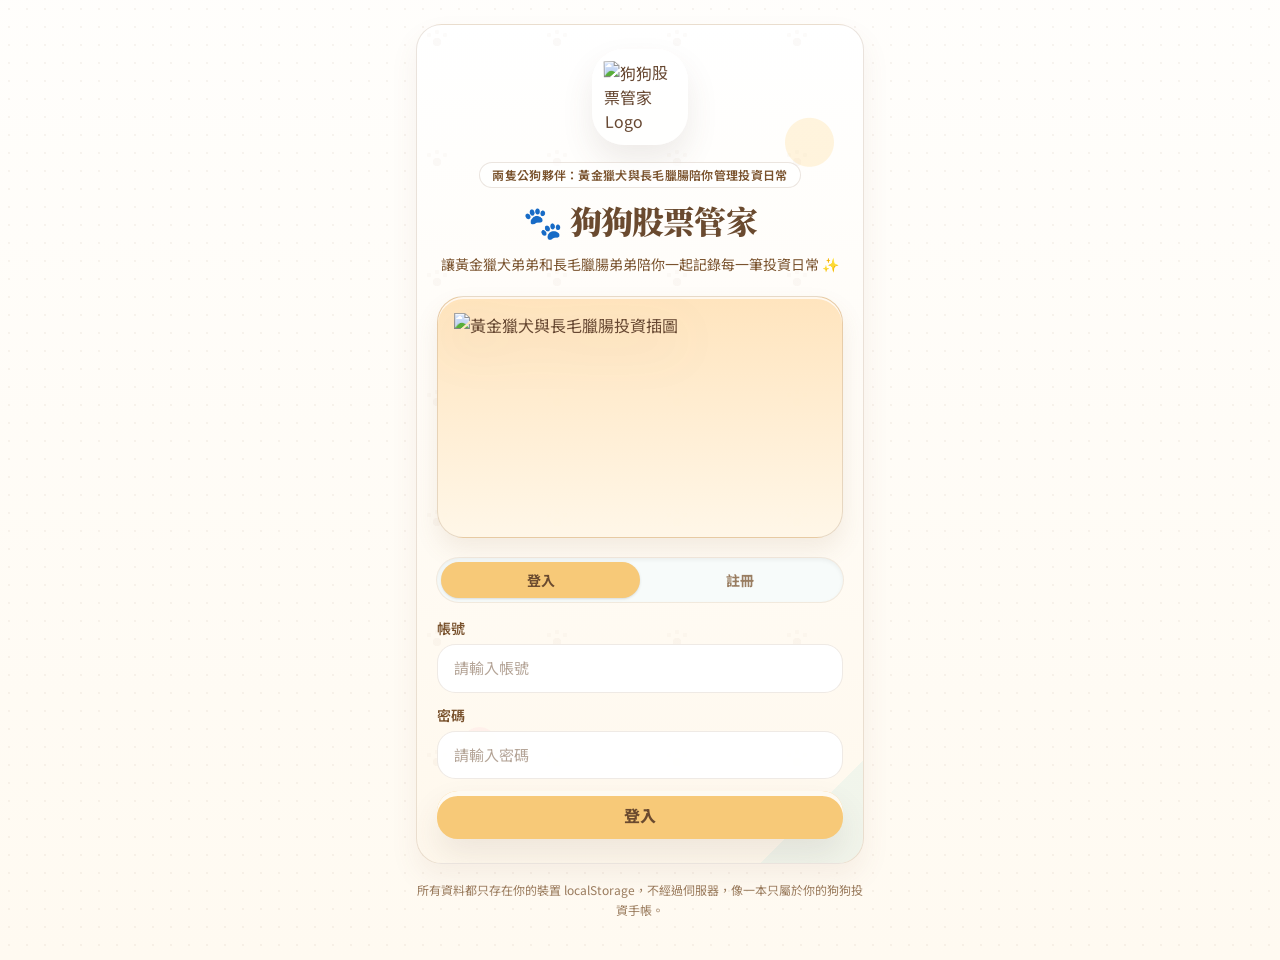
==== commit 403da946: "更新 AnyGen 新版 SPA：狗狗股票管家，串接 Flask 後端 API（登入/註冊/資料讀寫/股價刷新/登出）" ====
--- a/shiba-stock/index.html
+++ b/shiba-stock/index.html
@@ -1,21 +1,16 @@
 <!doctype html>
-<html lang="zh-Hant">
+<html lang="zh-Hant-TW">
   <head>
     <meta charset="UTF-8" />
     <meta name="viewport" content="width=device-width, initial-scale=1.0" />
-    <meta
-      name="description"
-      content="柴柴股票管家：可愛柴犬風的台灣股票管理 SPA，支援登入、持股列表、新增持股、買賣紀錄與資產總表。"
-    />
+    <meta name="theme-color" content="#FFD6E0" />
+    <meta name="description" content="柴柴股票管家：用可愛柴犬風格管理台灣股票持股、損益與交易紀錄。" />
     <link rel="preconnect" href="https://fonts.googleapis.com" />
     <link rel="preconnect" href="https://fonts.gstatic.com" crossorigin />
-    <link
-      href="https://fonts.googleapis.com/css2?family=Noto+Sans+TC:wght@400;500;700;800&family=Noto+Serif+TC:wght@700;900&display=swap"
-      rel="stylesheet"
-    />
+    <link href="https://fonts.googleapis.com/css2?family=Noto+Sans+TC:wght@400;500;700;800&family=Noto+Serif+TC:wght@600;700;900&display=swap" rel="stylesheet" />
     <title>柴柴股票管家</title>
-    <script type="module" crossorigin src="./assets/index-DhGV4c8L.js"></script>
-    <link rel="stylesheet" crossorigin href="./assets/index-gSrs4yTa.css">
+    <script type="module" crossorigin src="./assets/index-DVNVNPqA.js"></script>
+    <link rel="stylesheet" crossorigin href="./assets/index-DydCAo80.css">
   </head>
   <body>
     <div id="root"></div>
--- a/shiba-stock/assets/index-DydCAo80.css
+++ b/shiba-stock/assets/index-DydCAo80.css
@@ -0,0 +1 @@
+@layer properties{@supports (((-webkit-hyphens:none)) and (not (margin-trim:inline))) or ((-moz-orient:inline) and (not (color:rgb(from red r g b)))){*,:before,:after,::backdrop{--tw-translate-x:0;--tw-translate-y:0;--tw-translate-z:0;--tw-rotate-x:initial;--tw-rotate-y:initial;--tw-rotate-z:initial;--tw-skew-x:initial;--tw-skew-y:initial;--tw-space-y-reverse:0;--tw-border-style:solid;--tw-gradient-position:initial;--tw-gradient-from:#0000;--tw-gradient-via:#0000;--tw-gradient-to:#0000;--tw-gradient-stops:initial;--tw-gradient-via-stops:initial;--tw-gradient-from-position:0%;--tw-gradient-via-position:50%;--tw-gradient-to-position:100%;--tw-leading:initial;--tw-font-weight:initial;--tw-tracking:initial;--tw-ordinal:initial;--tw-slashed-zero:initial;--tw-numeric-figure:initial;--tw-numeric-spacing:initial;--tw-numeric-fraction:initial;--tw-shadow:0 0 #0000;--tw-shadow-color:initial;--tw-shadow-alpha:100%;--tw-inset-shadow:0 0 #0000;--tw-inset-shadow-color:initial;--tw-inset-shadow-alpha:100%;--tw-ring-color:initial;--tw-ring-shadow:0 0 #0000;--tw-inset-ring-color:initial;--tw-inset-ring-shadow:0 0 #0000;--tw-ring-inset:initial;--tw-ring-offset-width:0px;--tw-ring-offset-color:#fff;--tw-ring-offset-shadow:0 0 #0000;--tw-outline-style:solid;--tw-blur:initial;--tw-brightness:initial;--tw-contrast:initial;--tw-grayscale:initial;--tw-hue-rotate:initial;--tw-invert:initial;--tw-opacity:initial;--tw-saturate:initial;--tw-sepia:initial;--tw-drop-shadow:initial;--tw-drop-shadow-color:initial;--tw-drop-shadow-alpha:100%;--tw-drop-shadow-size:initial;--tw-backdrop-blur:initial;--tw-backdrop-brightness:initial;--tw-backdrop-contrast:initial;--tw-backdrop-grayscale:initial;--tw-backdrop-hue-rotate:initial;--tw-backdrop-invert:initial;--tw-backdrop-opacity:initial;--tw-backdrop-saturate:initial;--tw-backdrop-sepia:initial;--tw-duration:initial;--tw-ease:initial;--tw-content:"";--tw-animation-delay:0s;--tw-animation-direction:normal;--tw-animation-duration:initial;--tw-animation-fill-mode:none;--tw-animation-iteration-count:1;--tw-enter-blur:0;--tw-enter-opacity:1;--tw-enter-rotate:0;--tw-enter-scale:1;--tw-enter-translate-x:0;--tw-enter-translate-y:0;--tw-exit-blur:0;--tw-exit-opacity:1;--tw-exit-rotate:0;--tw-exit-scale:1;--tw-exit-translate-x:0;--tw-exit-translate-y:0}}}@layer theme{:root,:host{--font-mono:ui-monospace, SFMono-Regular, Menlo, Monaco, Consolas, "Liberation Mono", "Courier New", monospace;--color-emerald-50:oklch(97.9% .021 166.113);--color-rose-50:oklch(96.9% .015 12.422);--color-black:#000;--color-white:#fff;--spacing:.25rem;--container-sm:24rem;--container-md:28rem;--container-lg:32rem;--text-xs:.75rem;--text-xs--line-height:calc(1 / .75);--text-sm:.875rem;--text-sm--line-height:calc(1.25 / .875);--text-base:1rem;--text-base--line-height: 1.5 ;--text-lg:1.125rem;--text-lg--line-height:calc(1.75 / 1.125);--text-xl:1.25rem;--text-xl--line-height:calc(1.75 / 1.25);--text-2xl:1.5rem;--text-2xl--line-height:calc(2 / 1.5);--font-weight-normal:400;--font-weight-medium:500;--font-weight-semibold:600;--font-weight-bold:700;--font-weight-extrabold:800;--font-weight-black:900;--tracking-tight:-.025em;--tracking-wide:.025em;--tracking-widest:.1em;--leading-snug:1.375;--leading-normal:1.5;--leading-relaxed:1.625;--radius-xs:.125rem;--radius-2xl:1rem;--ease-in-out:cubic-bezier(.4, 0, .2, 1);--animate-spin:spin 1s linear infinite;--animate-pulse:pulse 2s cubic-bezier(.4, 0, .6, 1) infinite;--blur-sm:8px;--aspect-video:16 / 9;--default-transition-duration:.15s;--default-transition-timing-function:cubic-bezier(.4, 0, .2, 1);--default-font-family:"Noto Sans TC", sans-serif;--default-mono-font-family:var(--font-mono);--color-border:var(--border)}}@layer base{*,:after,:before,::backdrop{box-sizing:border-box;border:0 solid;margin:0;padding:0}::file-selector-button{box-sizing:border-box;border:0 solid;margin:0;padding:0}html,:host{-webkit-text-size-adjust:100%;tab-size:4;line-height:1.5;font-family:var(--default-font-family,ui-sans-serif, system-ui, sans-serif, "Apple Color Emoji", "Segoe UI Emoji", "Segoe UI Symbol", "Noto Color Emoji");font-feature-settings:var(--default-font-feature-settings,normal);font-variation-settings:var(--default-font-variation-settings,normal);-webkit-tap-highlight-color:transparent}hr{height:0;color:inherit;border-top-width:1px}abbr:where([title]){-webkit-text-decoration:underline dotted;text-decoration:underline dotted}h1,h2,h3,h4,h5,h6{font-size:inherit;font-weight:inherit}a{color:inherit;-webkit-text-decoration:inherit;text-decoration:inherit}b,strong{font-weight:bolder}code,kbd,samp,pre{font-family:var(--default-mono-font-family,ui-monospace, SFMono-Regular, Menlo, Monaco, Consolas, "Liberation Mono", "Courier New", monospace);font-feature-settings:var(--default-mono-font-feature-settings,normal);font-variation-settings:var(--default-mono-font-variation-settings,normal);font-size:1em}small{font-size:80%}sub,sup{vertical-align:baseline;font-size:75%;line-height:0;position:relative}sub{bottom:-.25em}sup{top:-.5em}table{text-indent:0;border-color:inherit;border-collapse:collapse}:-moz-focusring{outline:auto}progress{vertical-align:baseline}summary{display:list-item}ol,ul,menu{list-style:none}img,svg,video,canvas,audio,iframe,embed,object{vertical-align:middle;display:block}img,video{max-width:100%;height:auto}button,input,select,optgroup,textarea{font:inherit;font-feature-settings:inherit;font-variation-settings:inherit;letter-spacing:inherit;color:inherit;opacity:1;background-color:#0000;border-radius:0}::file-selector-button{font:inherit;font-feature-settings:inherit;font-variation-settings:inherit;letter-spacing:inherit;color:inherit;opacity:1;background-color:#0000;border-radius:0}:where(select:is([multiple],[size])) optgroup{font-weight:bolder}:where(select:is([multiple],[size])) optgroup option{padding-inline-start:20px}::file-selector-button{margin-inline-end:4px}::placeholder{opacity:1}@supports (not ((-webkit-appearance:-apple-pay-button))) or (contain-intrinsic-size:1px){::placeholder{color:currentColor}@supports (color:color-mix(in lab,red,red)){::placeholder{color:color-mix(in oklab,currentcolor 50%,transparent)}}}textarea{resize:vertical}::-webkit-search-decoration{-webkit-appearance:none}::-webkit-date-and-time-value{min-height:1lh;text-align:inherit}::-webkit-datetime-edit{display:inline-flex}::-webkit-datetime-edit-fields-wrapper{padding:0}::-webkit-datetime-edit{padding-block:0}::-webkit-datetime-edit-year-field{padding-block:0}::-webkit-datetime-edit-month-field{padding-block:0}::-webkit-datetime-edit-day-field{padding-block:0}::-webkit-datetime-edit-hour-field{padding-block:0}::-webkit-datetime-edit-minute-field{padding-block:0}::-webkit-datetime-edit-second-field{padding-block:0}::-webkit-datetime-edit-millisecond-field{padding-block:0}::-webkit-datetime-edit-meridiem-field{padding-block:0}::-webkit-calendar-picker-indicator{line-height:1}:-moz-ui-invalid{box-shadow:none}button,input:where([type=button],[type=reset],[type=submit]){appearance:button}::file-selector-button{appearance:button}::-webkit-inner-spin-button{height:auto}::-webkit-outer-spin-button{height:auto}[hidden]:where(:not([hidden=until-found])){display:none!important}*{border-color:var(--border);outline-color:var(--ring)}@supports (color:color-mix(in lab,red,red)){*{outline-color:color-mix(in oklab,var(--ring) 50%,transparent)}}html{background:radial-gradient(circle at 0 0,#ffdca4c7,#0000 30%),radial-gradient(circle at 100% 0,#ade4de61,#0000 22%),linear-gradient(#fff9f1,#fffef9);min-height:100%;font-family:Noto Sans TC,sans-serif}body{background-color:var(--background);color:var(--foreground);background-image:radial-gradient(#7a532e0f .8px,#0000 .8px),linear-gradient(#ffffffc2,#fffaf1d6);background-size:18px 18px,100% 100%;min-height:100vh;font-family:Noto Sans TC,sans-serif}button,input,textarea,select{font:inherit}#root{min-height:100vh}}@layer components;@layer utilities{.\@container\/card-header{container:card-header/inline-size}.\@container\/field-group{container:field-group/inline-size}.pointer-events-none{pointer-events:none}.invisible{visibility:hidden}.sr-only{clip-path:inset(50%);white-space:nowrap;border-width:0;width:1px;height:1px;margin:-1px;padding:0;position:absolute;overflow:hidden}.absolute{position:absolute}.fixed{position:fixed}.relative{position:relative}.static{position:static}.sticky{position:sticky}.inset-0{inset:calc(var(--spacing) * 0)}.inset-x-0{inset-inline:calc(var(--spacing) * 0)}.inset-x-3{inset-inline:calc(var(--spacing) * 3)}.inset-y-0{inset-block:calc(var(--spacing) * 0)}.start{inset-inline-start:var(--spacing)}.-top-12{top:calc(var(--spacing) * -12)}.top-0{top:calc(var(--spacing) * 0)}.top-1\.5{top:calc(var(--spacing) * 1.5)}.top-1\/2{top:50%}.top-3{top:calc(var(--spacing) * 3)}.top-3\.5{top:calc(var(--spacing) * 3.5)}.top-4{top:calc(var(--spacing) * 4)}.top-\[1px\]{top:1px}.top-\[50\%\]{top:50%}.top-\[60\%\]{top:60%}.top-full{top:100%}.-right-12{right:calc(var(--spacing) * -12)}.right-0{right:calc(var(--spacing) * 0)}.right-1{right:calc(var(--spacing) * 1)}.right-2{right:calc(var(--spacing) * 2)}.right-3{right:calc(var(--spacing) * 3)}.right-3\.5{right:calc(var(--spacing) * 3.5)}.right-4{right:calc(var(--spacing) * 4)}.-bottom-12{bottom:calc(var(--spacing) * -12)}.bottom-0{bottom:calc(var(--spacing) * 0)}.bottom-3{bottom:calc(var(--spacing) * 3)}.-left-12{left:calc(var(--spacing) * -12)}.left-0{left:calc(var(--spacing) * 0)}.left-1\/2{left:50%}.left-2{left:calc(var(--spacing) * 2)}.left-3{left:calc(var(--spacing) * 3)}.left-\[50\%\]{left:50%}.isolate{isolation:isolate}.z-10{z-index:10}.z-20{z-index:20}.z-30{z-index:30}.z-40{z-index:40}.z-50{z-index:50}.z-\[1\]{z-index:1}.order-first{order:-9999}.order-last{order:9999}.col-start-2{grid-column-start:2}.row-span-2{grid-row:span 2/span 2}.row-start-1{grid-row-start:1}.\!m-0{margin:calc(var(--spacing) * 0)!important}.-mx-1{margin-inline:calc(var(--spacing) * -1)}.mx-2{margin-inline:calc(var(--spacing) * 2)}.mx-3\.5{margin-inline:calc(var(--spacing) * 3.5)}.mx-auto{margin-inline:auto}.-my-2{margin-block:calc(var(--spacing) * -2)}.my-0{margin-block:calc(var(--spacing) * 0)}.my-0\.5{margin-block:calc(var(--spacing) * .5)}.my-1{margin-block:calc(var(--spacing) * 1)}.-mt-4{margin-top:calc(var(--spacing) * -4)}.mt-0\.5{margin-top:calc(var(--spacing) * .5)}.mt-1{margin-top:calc(var(--spacing) * 1)}.mt-1\.5{margin-top:calc(var(--spacing) * 1.5)}.mt-2{margin-top:calc(var(--spacing) * 2)}.mt-4{margin-top:calc(var(--spacing) * 4)}.mt-8{margin-top:calc(var(--spacing) * 8)}.mt-auto{margin-top:auto}.mb-1{margin-bottom:calc(var(--spacing) * 1)}.mb-1\.5{margin-bottom:calc(var(--spacing) * 1.5)}.mb-2{margin-bottom:calc(var(--spacing) * 2)}.mb-3{margin-bottom:calc(var(--spacing) * 3)}.mb-4{margin-bottom:calc(var(--spacing) * 4)}.mb-5{margin-bottom:calc(var(--spacing) * 5)}.-ml-4{margin-left:calc(var(--spacing) * -4)}.ml-1{margin-left:calc(var(--spacing) * 1)}.ml-4{margin-left:calc(var(--spacing) * 4)}.ml-auto{margin-left:auto}.line-clamp-1{-webkit-line-clamp:1;-webkit-box-orient:vertical;display:-webkit-box;overflow:hidden}.line-clamp-2{-webkit-line-clamp:2;-webkit-box-orient:vertical;display:-webkit-box;overflow:hidden}.block{display:block}.flex{display:flex}.grid{display:grid}.hidden{display:none}.inline-flex{display:inline-flex}.table{display:table}.table-caption{display:table-caption}.table-cell{display:table-cell}.table-row{display:table-row}.field-sizing-content{field-sizing:content}.aspect-square{aspect-ratio:1}.aspect-video{aspect-ratio:var(--aspect-video)}.size-\(--cell-size\){width:var(--cell-size);height:var(--cell-size)}.size-2{width:calc(var(--spacing) * 2);height:calc(var(--spacing) * 2)}.size-2\.5{width:calc(var(--spacing) * 2.5);height:calc(var(--spacing) * 2.5)}.size-3{width:calc(var(--spacing) * 3);height:calc(var(--spacing) * 3)}.size-3\.5{width:calc(var(--spacing) * 3.5);height:calc(var(--spacing) * 3.5)}.size-4{width:calc(var(--spacing) * 4);height:calc(var(--spacing) * 4)}.size-6{width:calc(var(--spacing) * 6);height:calc(var(--spacing) * 6)}.size-7{width:calc(var(--spacing) * 7);height:calc(var(--spacing) * 7)}.size-8{width:calc(var(--spacing) * 8);height:calc(var(--spacing) * 8)}.size-9{width:calc(var(--spacing) * 9);height:calc(var(--spacing) * 9)}.size-10{width:calc(var(--spacing) * 10);height:calc(var(--spacing) * 10)}.size-auto{width:auto;height:auto}.size-full{width:100%;height:100%}.h-\(--cell-size\){height:var(--cell-size)}.h-1\.5{height:calc(var(--spacing) * 1.5)}.h-2{height:calc(var(--spacing) * 2)}.h-2\.5{height:calc(var(--spacing) * 2.5)}.h-3{height:calc(var(--spacing) * 3)}.h-4{height:calc(var(--spacing) * 4)}.h-5{height:calc(var(--spacing) * 5)}.h-6{height:calc(var(--spacing) * 6)}.h-7{height:calc(var(--spacing) * 7)}.h-8{height:calc(var(--spacing) * 8)}.h-9{height:calc(var(--spacing) * 9)}.h-10{height:calc(var(--spacing) * 10)}.h-12{height:calc(var(--spacing) * 12)}.h-14{height:calc(var(--spacing) * 14)}.h-24{height:calc(var(--spacing) * 24)}.h-40{height:calc(var(--spacing) * 40)}.h-52{height:calc(var(--spacing) * 52)}.h-\[1\.15rem\]{height:1.15rem}.h-\[calc\(100\%-1px\)\]{height:calc(100% - 1px)}.h-\[var\(--radix-navigation-menu-viewport-height\)\]{height:var(--radix-navigation-menu-viewport-height)}.h-\[var\(--radix-select-trigger-height\)\]{height:var(--radix-select-trigger-height)}.h-auto{height:auto}.h-full{height:100%}.h-px{height:1px}.h-svh{height:100svh}.max-h-\(--radix-context-menu-content-available-height\){max-height:var(--radix-context-menu-content-available-height)}.max-h-\(--radix-dropdown-menu-content-available-height\){max-height:var(--radix-dropdown-menu-content-available-height)}.max-h-\(--radix-select-content-available-height\){max-height:var(--radix-select-content-available-height)}.max-h-\[300px\]{max-height:300px}.min-h-0{min-height:calc(var(--spacing) * 0)}.min-h-4{min-height:calc(var(--spacing) * 4)}.min-h-16{min-height:calc(var(--spacing) * 16)}.min-h-\[calc\(100vh-1\.5rem\)\]{min-height:calc(100vh - 1.5rem)}.min-h-screen{min-height:100vh}.min-h-svh{min-height:100svh}.w-\(--cell-size\){width:var(--cell-size)}.w-\(--sidebar-width\){width:var(--sidebar-width)}.w-0{width:calc(var(--spacing) * 0)}.w-1{width:calc(var(--spacing) * 1)}.w-2{width:calc(var(--spacing) * 2)}.w-2\.5{width:calc(var(--spacing) * 2.5)}.w-3{width:calc(var(--spacing) * 3)}.w-3\/4{width:75%}.w-4{width:calc(var(--spacing) * 4)}.w-5{width:calc(var(--spacing) * 5)}.w-6{width:calc(var(--spacing) * 6)}.w-8{width:calc(var(--spacing) * 8)}.w-9{width:calc(var(--spacing) * 9)}.w-12{width:calc(var(--spacing) * 12)}.w-14{width:calc(var(--spacing) * 14)}.w-24{width:calc(var(--spacing) * 24)}.w-64{width:calc(var(--spacing) * 64)}.w-72{width:calc(var(--spacing) * 72)}.w-\[100px\]{width:100px}.w-auto{width:auto}.w-fit{width:fit-content}.w-full{width:100%}.w-max{width:max-content}.w-px{width:1px}.max-w-\(--skeleton-width\){max-width:var(--skeleton-width)}.max-w-\[calc\(100\%-2rem\)\]{max-width:calc(100% - 2rem)}.max-w-max{max-width:max-content}.max-w-md{max-width:var(--container-md)}.max-w-sm{max-width:var(--container-sm)}.min-w-\(--cell-size\){min-width:var(--cell-size)}.min-w-0{min-width:calc(var(--spacing) * 0)}.min-w-5{min-width:calc(var(--spacing) * 5)}.min-w-8{min-width:calc(var(--spacing) * 8)}.min-w-9{min-width:calc(var(--spacing) * 9)}.min-w-10{min-width:calc(var(--spacing) * 10)}.min-w-\[8rem\]{min-width:8rem}.min-w-\[12rem\]{min-width:12rem}.min-w-\[var\(--radix-select-trigger-width\)\]{min-width:var(--radix-select-trigger-width)}.flex-1{flex:1}.shrink-0{flex-shrink:0}.grow{flex-grow:1}.grow-0{flex-grow:0}.basis-full{flex-basis:100%}.caption-bottom{caption-side:bottom}.border-collapse{border-collapse:collapse}.origin-\(--radix-context-menu-content-transform-origin\){transform-origin:var(--radix-context-menu-content-transform-origin)}.origin-\(--radix-dropdown-menu-content-transform-origin\){transform-origin:var(--radix-dropdown-menu-content-transform-origin)}.origin-\(--radix-hover-card-content-transform-origin\){transform-origin:var(--radix-hover-card-content-transform-origin)}.origin-\(--radix-menubar-content-transform-origin\){transform-origin:var(--radix-menubar-content-transform-origin)}.origin-\(--radix-popover-content-transform-origin\){transform-origin:var(--radix-popover-content-transform-origin)}.origin-\(--radix-select-content-transform-origin\){transform-origin:var(--radix-select-content-transform-origin)}.origin-\(--radix-tooltip-content-transform-origin\){transform-origin:var(--radix-tooltip-content-transform-origin)}.-translate-x-1\/2{--tw-translate-x: -50% ;translate:var(--tw-translate-x) var(--tw-translate-y)}.-translate-x-px{--tw-translate-x:-1px;translate:var(--tw-translate-x) var(--tw-translate-y)}.translate-x-\[-50\%\]{--tw-translate-x:-50%;translate:var(--tw-translate-x) var(--tw-translate-y)}.translate-x-px{--tw-translate-x:1px;translate:var(--tw-translate-x) var(--tw-translate-y)}.-translate-y-1\/2{--tw-translate-y: -50% ;translate:var(--tw-translate-x) var(--tw-translate-y)}.translate-y-0\.5{--tw-translate-y:calc(var(--spacing) * .5);translate:var(--tw-translate-x) var(--tw-translate-y)}.translate-y-\[-50\%\]{--tw-translate-y:-50%;translate:var(--tw-translate-x) var(--tw-translate-y)}.translate-y-\[calc\(-50\%_-_2px\)\]{--tw-translate-y: calc(-50% - 2px) ;translate:var(--tw-translate-x) var(--tw-translate-y)}.rotate-45{rotate:45deg}.rotate-90{rotate:90deg}.rotate-\[-4deg\]{rotate:-4deg}.transform{transform:var(--tw-rotate-x,) var(--tw-rotate-y,) var(--tw-rotate-z,) var(--tw-skew-x,) var(--tw-skew-y,)}.animate-caret-blink{animation:1.25s ease-out infinite caret-blink}.animate-in{animation:enter var(--tw-animation-duration,var(--tw-duration,.15s))var(--tw-ease,ease)var(--tw-animation-delay,0s)var(--tw-animation-iteration-count,1)var(--tw-animation-direction,normal)var(--tw-animation-fill-mode,none)}.animate-pulse{animation:var(--animate-pulse)}.animate-spin{animation:var(--animate-spin)}.cursor-default{cursor:default}.cursor-text{cursor:text}.touch-none{touch-action:none}.resize-none{resize:none}.scroll-my-1{scroll-margin-block:calc(var(--spacing) * 1)}.scroll-py-1{scroll-padding-block:calc(var(--spacing) * 1)}.list-disc{list-style-type:disc}.list-none{list-style-type:none}.appearance-none{appearance:none}.auto-rows-min{grid-auto-rows:min-content}.grid-cols-2{grid-template-columns:repeat(2,minmax(0,1fr))}.grid-cols-3{grid-template-columns:repeat(3,minmax(0,1fr))}.grid-cols-\[0_1fr\]{grid-template-columns:0 1fr}.grid-rows-\[auto_auto\]{grid-template-rows:auto auto}.flex-col{flex-direction:column}.flex-col-reverse{flex-direction:column-reverse}.flex-row{flex-direction:row}.flex-wrap{flex-wrap:wrap}.place-content-center{place-content:center}.items-center{align-items:center}.items-end{align-items:flex-end}.items-start{align-items:flex-start}.items-stretch{align-items:stretch}.justify-between{justify-content:space-between}.justify-center{justify-content:center}.justify-start{justify-content:flex-start}.justify-items-start{justify-items:start}.gap-0\.5{gap:calc(var(--spacing) * .5)}.gap-1{gap:calc(var(--spacing) * 1)}.gap-1\.5{gap:calc(var(--spacing) * 1.5)}.gap-2{gap:calc(var(--spacing) * 2)}.gap-2\.5{gap:calc(var(--spacing) * 2.5)}.gap-3{gap:calc(var(--spacing) * 3)}.gap-4{gap:calc(var(--spacing) * 4)}.gap-6{gap:calc(var(--spacing) * 6)}.gap-7{gap:calc(var(--spacing) * 7)}.gap-\[--spacing\(var\(--gap\)\)\]{gap:calc(var(--spacing) * var(--gap))}:where(.space-y-1\.5>:not(:last-child)){--tw-space-y-reverse:0;margin-block-start:calc(calc(var(--spacing) * 1.5) * var(--tw-space-y-reverse));margin-block-end:calc(calc(var(--spacing) * 1.5) * calc(1 - var(--tw-space-y-reverse)))}:where(.space-y-3>:not(:last-child)){--tw-space-y-reverse:0;margin-block-start:calc(calc(var(--spacing) * 3) * var(--tw-space-y-reverse));margin-block-end:calc(calc(var(--spacing) * 3) * calc(1 - var(--tw-space-y-reverse)))}:where(.space-y-4>:not(:last-child)){--tw-space-y-reverse:0;margin-block-start:calc(calc(var(--spacing) * 4) * var(--tw-space-y-reverse));margin-block-end:calc(calc(var(--spacing) * 4) * calc(1 - var(--tw-space-y-reverse)))}.gap-y-0\.5{row-gap:calc(var(--spacing) * .5)}.self-start{align-self:flex-start}.self-stretch{align-self:stretch}.justify-self-end{justify-self:flex-end}.overflow-auto{overflow:auto}.overflow-hidden{overflow:hidden}.overflow-x-auto{overflow-x:auto}.overflow-x-hidden{overflow-x:hidden}.overflow-y-auto{overflow-y:auto}.rounded{border-radius:.25rem}.rounded-2xl{border-radius:var(--radius-2xl)}.rounded-\[1\.2rem\]{border-radius:1.2rem}.rounded-\[1\.3rem\]{border-radius:1.3rem}.rounded-\[1\.4rem\]{border-radius:1.4rem}.rounded-\[1\.8rem\]{border-radius:1.8rem}.rounded-\[1\.15rem\]{border-radius:1.15rem}.rounded-\[1\.25rem\]{border-radius:1.25rem}.rounded-\[1\.35rem\]{border-radius:1.35rem}.rounded-\[1rem\]{border-radius:1rem}.rounded-\[2px\]{border-radius:2px}.rounded-\[2rem\]{border-radius:2rem}.rounded-\[4px\]{border-radius:4px}.rounded-\[calc\(var\(--radius\)-5px\)\]{border-radius:calc(var(--radius) - 5px)}.rounded-\[inherit\]{border-radius:inherit}.rounded-full{border-radius:3.40282e38px}.rounded-lg{border-radius:var(--radius)}.rounded-md{border-radius:calc(var(--radius) - 2px)}.rounded-none{border-radius:0}.rounded-sm{border-radius:calc(var(--radius) - 4px)}.rounded-xl{border-radius:calc(var(--radius) + 6px)}.rounded-xs{border-radius:var(--radius-xs)}.rounded-l-md{border-top-left-radius:calc(var(--radius) - 2px);border-bottom-left-radius:calc(var(--radius) - 2px)}.rounded-tl-sm{border-top-left-radius:calc(var(--radius) - 4px)}.rounded-r-md{border-top-right-radius:calc(var(--radius) - 2px);border-bottom-right-radius:calc(var(--radius) - 2px)}.border{border-style:var(--tw-border-style);border-width:1px}.border-0{border-style:var(--tw-border-style);border-width:0}.border-\[1\.5px\]{border-style:var(--tw-border-style);border-width:1.5px}.border-y{border-block-style:var(--tw-border-style);border-block-width:1px}.border-t{border-top-style:var(--tw-border-style);border-top-width:1px}.border-r{border-right-style:var(--tw-border-style);border-right-width:1px}.border-b{border-bottom-style:var(--tw-border-style);border-bottom-width:1px}.border-l{border-left-style:var(--tw-border-style);border-left-width:1px}.border-dashed{--tw-border-style:dashed;border-style:dashed}.border-\(--color-border\){border-color:var(--color-border)}.border-\[\#7A532E\]\/12{border-color:#7a532e1f}.border-\[\#7A532E\]\/15{border-color:#7a532e26}.border-border,.border-border\/50{border-color:var(--border)}@supports (color:color-mix(in lab,red,red)){.border-border\/50{border-color:color-mix(in oklab,var(--border) 50%,transparent)}}.border-input{border-color:var(--input)}.border-primary{border-color:var(--primary)}.border-transparent{border-color:#0000}.border-t-transparent{border-top-color:#0000}.border-l-transparent{border-left-color:#0000}.bg-\(--color-bg\){background-color:var(--color-bg)}.bg-\[\#6A4A2F\]\/35{background-color:#6a4a2f59}.bg-\[\#7A532E\]{background-color:#7a532e}.bg-\[\#ADE4DE\]\/35{background-color:#ade4de59}.bg-\[\#F7C978\]{background-color:#f7c978}.bg-\[\#F7FBFA\]{background-color:#f7fbfa}.bg-\[\#FFF2D8\]{background-color:#fff2d8}.bg-\[\#FFF8EC\]{background-color:#fff8ec}.bg-\[\#FFF8F0\]{background-color:#fff8f0}.bg-accent{background-color:var(--accent)}.bg-background{background-color:var(--background)}.bg-black\/50{background-color:#00000080}@supports (color:color-mix(in lab,red,red)){.bg-black\/50{background-color:color-mix(in oklab,var(--color-black) 50%,transparent)}}.bg-border{background-color:var(--border)}.bg-card{background-color:var(--card)}.bg-destructive{background-color:var(--destructive)}.bg-emerald-50{background-color:var(--color-emerald-50)}.bg-foreground{background-color:var(--foreground)}.bg-input{background-color:var(--input)}.bg-muted,.bg-muted\/50{background-color:var(--muted)}@supports (color:color-mix(in lab,red,red)){.bg-muted\/50{background-color:color-mix(in oklab,var(--muted) 50%,transparent)}}.bg-popover{background-color:var(--popover)}.bg-primary,.bg-primary\/20{background-color:var(--primary)}@supports (color:color-mix(in lab,red,red)){.bg-primary\/20{background-color:color-mix(in oklab,var(--primary) 20%,transparent)}}.bg-rose-50{background-color:var(--color-rose-50)}.bg-secondary{background-color:var(--secondary)}.bg-transparent{background-color:#0000}.bg-white{background-color:var(--color-white)}.bg-white\/70{background-color:#ffffffb3}@supports (color:color-mix(in lab,red,red)){.bg-white\/70{background-color:color-mix(in oklab,var(--color-white) 70%,transparent)}}.bg-white\/75{background-color:#ffffffbf}@supports (color:color-mix(in lab,red,red)){.bg-white\/75{background-color:color-mix(in oklab,var(--color-white) 75%,transparent)}}.bg-white\/80{background-color:#fffc}@supports (color:color-mix(in lab,red,red)){.bg-white\/80{background-color:color-mix(in oklab,var(--color-white) 80%,transparent)}}.bg-white\/85{background-color:#ffffffd9}@supports (color:color-mix(in lab,red,red)){.bg-white\/85{background-color:color-mix(in oklab,var(--color-white) 85%,transparent)}}.bg-white\/90{background-color:#ffffffe6}@supports (color:color-mix(in lab,red,red)){.bg-white\/90{background-color:color-mix(in oklab,var(--color-white) 90%,transparent)}}.bg-white\/95{background-color:#fffffff2}@supports (color:color-mix(in lab,red,red)){.bg-white\/95{background-color:color-mix(in oklab,var(--color-white) 95%,transparent)}}.bg-gradient-to-r{--tw-gradient-position:to right in oklab;background-image:linear-gradient(var(--tw-gradient-stops))}.from-\[\#F7C978\]{--tw-gradient-from:#f7c978;--tw-gradient-stops:var(--tw-gradient-via-stops,var(--tw-gradient-position), var(--tw-gradient-from) var(--tw-gradient-from-position), var(--tw-gradient-to) var(--tw-gradient-to-position))}.to-\[\#7A532E\]{--tw-gradient-to:#7a532e;--tw-gradient-stops:var(--tw-gradient-via-stops,var(--tw-gradient-position), var(--tw-gradient-from) var(--tw-gradient-from-position), var(--tw-gradient-to) var(--tw-gradient-to-position))}.fill-current{fill:currentColor}.fill-foreground{fill:var(--foreground)}.fill-primary{fill:var(--primary)}.object-contain{object-fit:contain}.p-0{padding:calc(var(--spacing) * 0)}.p-1{padding:calc(var(--spacing) * 1)}.p-2{padding:calc(var(--spacing) * 2)}.p-3{padding:calc(var(--spacing) * 3)}.p-4{padding:calc(var(--spacing) * 4)}.p-6{padding:calc(var(--spacing) * 6)}.p-\[3px\]{padding:3px}.p-px{padding:1px}.px-\(--cell-size\){padding-inline:var(--cell-size)}.px-1{padding-inline:calc(var(--spacing) * 1)}.px-1\.5{padding-inline:calc(var(--spacing) * 1.5)}.px-2{padding-inline:calc(var(--spacing) * 2)}.px-2\.5{padding-inline:calc(var(--spacing) * 2.5)}.px-3{padding-inline:calc(var(--spacing) * 3)}.px-4{padding-inline:calc(var(--spacing) * 4)}.px-5{padding-inline:calc(var(--spacing) * 5)}.px-6{padding-inline:calc(var(--spacing) * 6)}.py-0\.5{padding-block:calc(var(--spacing) * .5)}.py-1{padding-block:calc(var(--spacing) * 1)}.py-1\.5{padding-block:calc(var(--spacing) * 1.5)}.py-2{padding-block:calc(var(--spacing) * 2)}.py-2\.5{padding-block:calc(var(--spacing) * 2.5)}.py-3{padding-block:calc(var(--spacing) * 3)}.py-4{padding-block:calc(var(--spacing) * 4)}.py-6{padding-block:calc(var(--spacing) * 6)}.pt-0{padding-top:calc(var(--spacing) * 0)}.pt-3{padding-top:calc(var(--spacing) * 3)}.pt-4{padding-top:calc(var(--spacing) * 4)}.pt-7{padding-top:calc(var(--spacing) * 7)}.pr-1{padding-right:calc(var(--spacing) * 1)}.pr-2{padding-right:calc(var(--spacing) * 2)}.pr-2\.5{padding-right:calc(var(--spacing) * 2.5)}.pr-3{padding-right:calc(var(--spacing) * 3)}.pr-8{padding-right:calc(var(--spacing) * 8)}.pr-9{padding-right:calc(var(--spacing) * 9)}.pb-3{padding-bottom:calc(var(--spacing) * 3)}.pb-4{padding-bottom:calc(var(--spacing) * 4)}.pb-6{padding-bottom:calc(var(--spacing) * 6)}.pl-2{padding-left:calc(var(--spacing) * 2)}.pl-3{padding-left:calc(var(--spacing) * 3)}.pl-4{padding-left:calc(var(--spacing) * 4)}.pl-8{padding-left:calc(var(--spacing) * 8)}.text-center{text-align:center}.text-left{text-align:left}.align-middle{vertical-align:middle}.font-mono{font-family:var(--font-mono)}.font-sans{font-family:Noto Sans TC,sans-serif}.text-2xl{font-size:var(--text-2xl);line-height:var(--tw-leading,var(--text-2xl--line-height))}.text-base{font-size:var(--text-base);line-height:var(--tw-leading,var(--text-base--line-height))}.text-lg{font-size:var(--text-lg);line-height:var(--tw-leading,var(--text-lg--line-height))}.text-sm{font-size:var(--text-sm);line-height:var(--tw-leading,var(--text-sm--line-height))}.text-sm\/relaxed{font-size:var(--text-sm);line-height:var(--leading-relaxed)}.text-xl{font-size:var(--text-xl);line-height:var(--tw-leading,var(--text-xl--line-height))}.text-xs{font-size:var(--text-xs);line-height:var(--tw-leading,var(--text-xs--line-height))}.text-\[0\.8rem\]{font-size:.8rem}.text-\[2rem\]{font-size:2rem}.text-\[10px\]{font-size:10px}.text-\[11px\]{font-size:11px}.text-\[15px\]{font-size:15px}.leading-5{--tw-leading:calc(var(--spacing) * 5);line-height:calc(var(--spacing) * 5)}.leading-6{--tw-leading:calc(var(--spacing) * 6);line-height:calc(var(--spacing) * 6)}.leading-none{--tw-leading:1;line-height:1}.leading-normal{--tw-leading:var(--leading-normal);line-height:var(--leading-normal)}.leading-snug{--tw-leading:var(--leading-snug);line-height:var(--leading-snug)}.font-black{--tw-font-weight:var(--font-weight-black);font-weight:var(--font-weight-black)}.font-bold{--tw-font-weight:var(--font-weight-bold);font-weight:var(--font-weight-bold)}.font-extrabold{--tw-font-weight:var(--font-weight-extrabold);font-weight:var(--font-weight-extrabold)}.font-medium{--tw-font-weight:var(--font-weight-medium);font-weight:var(--font-weight-medium)}.font-normal{--tw-font-weight:var(--font-weight-normal);font-weight:var(--font-weight-normal)}.font-semibold{--tw-font-weight:var(--font-weight-semibold);font-weight:var(--font-weight-semibold)}.tracking-tight{--tw-tracking:var(--tracking-tight);letter-spacing:var(--tracking-tight)}.tracking-wide{--tw-tracking:var(--tracking-wide);letter-spacing:var(--tracking-wide)}.tracking-widest{--tw-tracking:var(--tracking-widest);letter-spacing:var(--tracking-widest)}.text-balance{text-wrap:balance}.break-words{overflow-wrap:break-word}.whitespace-nowrap{white-space:nowrap}.text-\[\#6A4A2F\]{color:#6a4a2f}.text-\[\#7A532E\]{color:#7a532e}.text-\[\#7A532E\]\/65{color:#7a532ea6}.text-\[\#7A532E\]\/70{color:#7a532eb3}.text-\[\#7A532E\]\/75{color:#7a532ebf}.text-\[\#7A532E\]\/80{color:#7a532ecc}.text-\[\#FFF8F0\]{color:#fff8f0}.text-accent-foreground{color:var(--accent-foreground)}.text-background{color:var(--background)}.text-card-foreground{color:var(--card-foreground)}.text-current{color:currentColor}.text-destructive{color:var(--destructive)}.text-foreground{color:var(--foreground)}.text-muted-foreground{color:var(--muted-foreground)}.text-popover-foreground{color:var(--popover-foreground)}.text-primary{color:var(--primary)}.text-primary-foreground{color:var(--primary-foreground)}.text-secondary-foreground{color:var(--secondary-foreground)}.text-white{color:var(--color-white)}.tabular-nums{--tw-numeric-spacing:tabular-nums;font-variant-numeric:var(--tw-ordinal,) var(--tw-slashed-zero,) var(--tw-numeric-figure,) var(--tw-numeric-spacing,) var(--tw-numeric-fraction,)}.underline-offset-4{text-underline-offset:4px}.opacity-0{opacity:0}.opacity-50{opacity:.5}.opacity-70{opacity:.7}.shadow{--tw-shadow:0 1px 3px 0 var(--tw-shadow-color,#0000001a), 0 1px 2px -1px var(--tw-shadow-color,#0000001a);box-shadow:var(--tw-inset-shadow),var(--tw-inset-ring-shadow),var(--tw-ring-offset-shadow),var(--tw-ring-shadow),var(--tw-shadow)}.shadow-\[0_0_0_1px_hsl\(var\(--sidebar-border\)\)\]{--tw-shadow:0 0 0 1px var(--tw-shadow-color,hsl(var(--sidebar-border)));box-shadow:var(--tw-inset-shadow),var(--tw-inset-ring-shadow),var(--tw-ring-offset-shadow),var(--tw-ring-shadow),var(--tw-shadow)}.shadow-\[0_8px_18px_rgba\(122\,83\,46\,0\.12\)\]{--tw-shadow:0 8px 18px var(--tw-shadow-color,#7a532e1f);box-shadow:var(--tw-inset-shadow),var(--tw-inset-ring-shadow),var(--tw-ring-offset-shadow),var(--tw-ring-shadow),var(--tw-shadow)}.shadow-\[0_10px_18px_rgba\(122\,83\,46\,0\.16\)\]{--tw-shadow:0 10px 18px var(--tw-shadow-color,#7a532e29);box-shadow:var(--tw-inset-shadow),var(--tw-inset-ring-shadow),var(--tw-ring-offset-shadow),var(--tw-ring-shadow),var(--tw-shadow)}.shadow-\[0_12px_24px_rgba\(122\,83\,46\,0\.08\)\]{--tw-shadow:0 12px 24px var(--tw-shadow-color,#7a532e14);box-shadow:var(--tw-inset-shadow),var(--tw-inset-ring-shadow),var(--tw-ring-offset-shadow),var(--tw-ring-shadow),var(--tw-shadow)}.shadow-\[0_28px_60px_rgba\(93\,64\,55\,0\.22\)\]{--tw-shadow:0 28px 60px var(--tw-shadow-color,#5d403738);box-shadow:var(--tw-inset-shadow),var(--tw-inset-ring-shadow),var(--tw-ring-offset-shadow),var(--tw-ring-shadow),var(--tw-shadow)}.shadow-\[inset_0_1px_0_rgba\(255\,255\,255\,0\.9\)\]{--tw-shadow:inset 0 1px 0 var(--tw-shadow-color,#ffffffe6);box-shadow:var(--tw-inset-shadow),var(--tw-inset-ring-shadow),var(--tw-ring-offset-shadow),var(--tw-ring-shadow),var(--tw-shadow)}.shadow-\[inset_0_1px_0_rgba\(255\,255\,255\,0\.92\)\]{--tw-shadow:inset 0 1px 0 var(--tw-shadow-color,#ffffffeb);box-shadow:var(--tw-inset-shadow),var(--tw-inset-ring-shadow),var(--tw-ring-offset-shadow),var(--tw-ring-shadow),var(--tw-shadow)}.shadow-\[inset_0_1px_0_rgba\(255\,255\,255\,0\.95\)\]{--tw-shadow:inset 0 1px 0 var(--tw-shadow-color,#fffffff2);box-shadow:var(--tw-inset-shadow),var(--tw-inset-ring-shadow),var(--tw-ring-offset-shadow),var(--tw-ring-shadow),var(--tw-shadow)}.shadow-inner{--tw-shadow:inset 0 2px 4px 0 var(--tw-shadow-color,#0000000d);box-shadow:var(--tw-inset-shadow),var(--tw-inset-ring-shadow),var(--tw-ring-offset-shadow),var(--tw-ring-shadow),var(--tw-shadow)}.shadow-lg{--tw-shadow:0 10px 15px -3px var(--tw-shadow-color,#0000001a), 0 4px 6px -4px var(--tw-shadow-color,#0000001a);box-shadow:var(--tw-inset-shadow),var(--tw-inset-ring-shadow),var(--tw-ring-offset-shadow),var(--tw-ring-shadow),var(--tw-shadow)}.shadow-md{--tw-shadow:0 4px 6px -1px var(--tw-shadow-color,#0000001a), 0 2px 4px -2px var(--tw-shadow-color,#0000001a);box-shadow:var(--tw-inset-shadow),var(--tw-inset-ring-shadow),var(--tw-ring-offset-shadow),var(--tw-ring-shadow),var(--tw-shadow)}.shadow-none{--tw-shadow:0 0 #0000;box-shadow:var(--tw-inset-shadow),var(--tw-inset-ring-shadow),var(--tw-ring-offset-shadow),var(--tw-ring-shadow),var(--tw-shadow)}.shadow-sm{--tw-shadow:0 1px 3px 0 var(--tw-shadow-color,#0000001a), 0 1px 2px -1px var(--tw-shadow-color,#0000001a);box-shadow:var(--tw-inset-shadow),var(--tw-inset-ring-shadow),var(--tw-ring-offset-shadow),var(--tw-ring-shadow),var(--tw-shadow)}.shadow-xl{--tw-shadow:0 20px 25px -5px var(--tw-shadow-color,#0000001a), 0 8px 10px -6px var(--tw-shadow-color,#0000001a);box-shadow:var(--tw-inset-shadow),var(--tw-inset-ring-shadow),var(--tw-ring-offset-shadow),var(--tw-ring-shadow),var(--tw-shadow)}.shadow-xs{--tw-shadow:0 1px 2px 0 var(--tw-shadow-color,#0000000d);box-shadow:var(--tw-inset-shadow),var(--tw-inset-ring-shadow),var(--tw-ring-offset-shadow),var(--tw-ring-shadow),var(--tw-shadow)}.ring-0{--tw-ring-shadow:var(--tw-ring-inset,) 0 0 0 calc(0px + var(--tw-ring-offset-width)) var(--tw-ring-color,currentcolor);box-shadow:var(--tw-inset-shadow),var(--tw-inset-ring-shadow),var(--tw-ring-offset-shadow),var(--tw-ring-shadow),var(--tw-shadow)}.ring-1{--tw-ring-shadow:var(--tw-ring-inset,) 0 0 0 calc(1px + var(--tw-ring-offset-width)) var(--tw-ring-color,currentcolor);box-shadow:var(--tw-inset-shadow),var(--tw-inset-ring-shadow),var(--tw-ring-offset-shadow),var(--tw-ring-shadow),var(--tw-shadow)}.ring-\[\#7A532E\]\/8{--tw-ring-color:oklab(47.6564% .0334773 .0656495/.08)}.ring-\[\#7A532E\]\/10{--tw-ring-color:oklab(47.6564% .0334773 .0656495/.1)}.ring-ring\/50{--tw-ring-color:var(--ring)}@supports (color:color-mix(in lab,red,red)){.ring-ring\/50{--tw-ring-color:color-mix(in oklab, var(--ring) 50%, transparent)}}.ring-offset-background{--tw-ring-offset-color:var(--background)}.outline-hidden{--tw-outline-style:none;outline-style:none}@media(forced-colors:active){.outline-hidden{outline-offset:2px;outline:2px solid #0000}}.outline{outline-style:var(--tw-outline-style);outline-width:1px}.drop-shadow-\[0_14px_24px_rgba\(139\,94\,60\,0\.18\)\]{--tw-drop-shadow-size:drop-shadow(0 14px 24px var(--tw-drop-shadow-color,#8b5e3c2e));--tw-drop-shadow:var(--tw-drop-shadow-size);filter:var(--tw-blur,) var(--tw-brightness,) var(--tw-contrast,) var(--tw-grayscale,) var(--tw-hue-rotate,) var(--tw-invert,) var(--tw-saturate,) var(--tw-sepia,) var(--tw-drop-shadow,)}.filter{filter:var(--tw-blur,) var(--tw-brightness,) var(--tw-contrast,) var(--tw-grayscale,) var(--tw-hue-rotate,) var(--tw-invert,) var(--tw-saturate,) var(--tw-sepia,) var(--tw-drop-shadow,)}.backdrop-blur-\[2px\]{--tw-backdrop-blur:blur(2px);-webkit-backdrop-filter:var(--tw-backdrop-blur,) var(--tw-backdrop-brightness,) var(--tw-backdrop-contrast,) var(--tw-backdrop-grayscale,) var(--tw-backdrop-hue-rotate,) var(--tw-backdrop-invert,) var(--tw-backdrop-opacity,) var(--tw-backdrop-saturate,) var(--tw-backdrop-sepia,);backdrop-filter:var(--tw-backdrop-blur,) var(--tw-backdrop-brightness,) var(--tw-backdrop-contrast,) var(--tw-backdrop-grayscale,) var(--tw-backdrop-hue-rotate,) var(--tw-backdrop-invert,) var(--tw-backdrop-opacity,) var(--tw-backdrop-saturate,) var(--tw-backdrop-sepia,)}.backdrop-blur-sm{--tw-backdrop-blur:blur(var(--blur-sm));-webkit-backdrop-filter:var(--tw-backdrop-blur,) var(--tw-backdrop-brightness,) var(--tw-backdrop-contrast,) var(--tw-backdrop-grayscale,) var(--tw-backdrop-hue-rotate,) var(--tw-backdrop-invert,) var(--tw-backdrop-opacity,) var(--tw-backdrop-saturate,) var(--tw-backdrop-sepia,);backdrop-filter:var(--tw-backdrop-blur,) var(--tw-backdrop-brightness,) var(--tw-backdrop-contrast,) var(--tw-backdrop-grayscale,) var(--tw-backdrop-hue-rotate,) var(--tw-backdrop-invert,) var(--tw-backdrop-opacity,) var(--tw-backdrop-saturate,) var(--tw-backdrop-sepia,)}.transition{transition-property:color,background-color,border-color,outline-color,text-decoration-color,fill,stroke,--tw-gradient-from,--tw-gradient-via,--tw-gradient-to,opacity,box-shadow,transform,translate,scale,rotate,filter,-webkit-backdrop-filter,backdrop-filter,display,content-visibility,overlay,pointer-events;transition-timing-function:var(--tw-ease,var(--default-transition-timing-function));transition-duration:var(--tw-duration,var(--default-transition-duration))}.transition-\[color\,box-shadow\]{transition-property:color,box-shadow;transition-timing-function:var(--tw-ease,var(--default-transition-timing-function));transition-duration:var(--tw-duration,var(--default-transition-duration))}.transition-\[left\,right\,width\]{transition-property:left,right,width;transition-timing-function:var(--tw-ease,var(--default-transition-timing-function));transition-duration:var(--tw-duration,var(--default-transition-duration))}.transition-\[margin\,opacity\]{transition-property:margin,opacity;transition-timing-function:var(--tw-ease,var(--default-transition-timing-function));transition-duration:var(--tw-duration,var(--default-transition-duration))}.transition-\[width\,height\,padding\]{transition-property:width,height,padding;transition-timing-function:var(--tw-ease,var(--default-transition-timing-function));transition-duration:var(--tw-duration,var(--default-transition-duration))}.transition-\[width\]{transition-property:width;transition-timing-function:var(--tw-ease,var(--default-transition-timing-function));transition-duration:var(--tw-duration,var(--default-transition-duration))}.transition-all{transition-property:all;transition-timing-function:var(--tw-ease,var(--default-transition-timing-function));transition-duration:var(--tw-duration,var(--default-transition-duration))}.transition-colors{transition-property:color,background-color,border-color,outline-color,text-decoration-color,fill,stroke,--tw-gradient-from,--tw-gradient-via,--tw-gradient-to;transition-timing-function:var(--tw-ease,var(--default-transition-timing-function));transition-duration:var(--tw-duration,var(--default-transition-duration))}.transition-opacity{transition-property:opacity;transition-timing-function:var(--tw-ease,var(--default-transition-timing-function));transition-duration:var(--tw-duration,var(--default-transition-duration))}.transition-shadow{transition-property:box-shadow;transition-timing-function:var(--tw-ease,var(--default-transition-timing-function));transition-duration:var(--tw-duration,var(--default-transition-duration))}.transition-transform{transition-property:transform,translate,scale,rotate;transition-timing-function:var(--tw-ease,var(--default-transition-timing-function));transition-duration:var(--tw-duration,var(--default-transition-duration))}.transition-none{transition-property:none}.duration-100{--tw-duration:.1s;transition-duration:.1s}.duration-200{--tw-duration:.2s;transition-duration:.2s}.duration-300{--tw-duration:.3s;transition-duration:.3s}.duration-1000{--tw-duration:1s;transition-duration:1s}.ease-in-out{--tw-ease:var(--ease-in-out);transition-timing-function:var(--ease-in-out)}.ease-linear{--tw-ease:linear;transition-timing-function:linear}.fade-in-0{--tw-enter-opacity:0}.outline-none{--tw-outline-style:none;outline-style:none}.select-none{-webkit-user-select:none;user-select:none}.zoom-in-95{--tw-enter-scale:.95}.\[--cell-size\:--spacing\(8\)\]{--cell-size:calc(var(--spacing) * 8)}.group-focus-within\/menu-item\:opacity-100:is(:where(.group\/menu-item):focus-within *){opacity:1}@media(hover:hover){.group-hover\/menu-item\:opacity-100:is(:where(.group\/menu-item):hover *){opacity:1}}.group-has-data-\[sidebar\=menu-action\]\/menu-item\:pr-8:is(:where(.group\/menu-item):has([data-sidebar=menu-action]) *){padding-right:calc(var(--spacing) * 8)}.group-has-\[\[data-orientation\=horizontal\]\]\/field\:text-balance:is(:where(.group\/field):has([data-orientation=horizontal]) *){text-wrap:balance}.group-has-\[\[data-slot\=item-description\]\]\/item\:translate-y-0\.5:is(:where(.group\/item):has([data-slot=item-description]) *){--tw-translate-y:calc(var(--spacing) * .5);translate:var(--tw-translate-x) var(--tw-translate-y)}.group-has-\[\[data-slot\=item-description\]\]\/item\:self-start:is(:where(.group\/item):has([data-slot=item-description]) *){align-self:flex-start}.group-has-\[\>input\]\/input-group\:pt-2\.5:is(:where(.group\/input-group):has(>input) *){padding-top:calc(var(--spacing) * 2.5)}.group-has-\[\>input\]\/input-group\:pb-2\.5:is(:where(.group\/input-group):has(>input) *){padding-bottom:calc(var(--spacing) * 2.5)}.group-data-\[collapsible\=icon\]\:-mt-8:is(:where(.group)[data-collapsible=icon] *){margin-top:calc(var(--spacing) * -8)}.group-data-\[collapsible\=icon\]\:hidden:is(:where(.group)[data-collapsible=icon] *){display:none}.group-data-\[collapsible\=icon\]\:size-8\!:is(:where(.group)[data-collapsible=icon] *){width:calc(var(--spacing) * 8)!important;height:calc(var(--spacing) * 8)!important}.group-data-\[collapsible\=icon\]\:w-\(--sidebar-width-icon\):is(:where(.group)[data-collapsible=icon] *){width:var(--sidebar-width-icon)}.group-data-\[collapsible\=icon\]\:w-\[calc\(var\(--sidebar-width-icon\)\+\(--spacing\(4\)\)\)\]:is(:where(.group)[data-collapsible=icon] *){width:calc(var(--sidebar-width-icon) + (calc(var(--spacing) * 4)))}.group-data-\[collapsible\=icon\]\:w-\[calc\(var\(--sidebar-width-icon\)\+\(--spacing\(4\)\)\+2px\)\]:is(:where(.group)[data-collapsible=icon] *){width:calc(var(--sidebar-width-icon) + (calc(var(--spacing) * 4)) + 2px)}.group-data-\[collapsible\=icon\]\:overflow-hidden:is(:where(.group)[data-collapsible=icon] *){overflow:hidden}.group-data-\[collapsible\=icon\]\:p-0\!:is(:where(.group)[data-collapsible=icon] *){padding:calc(var(--spacing) * 0)!important}.group-data-\[collapsible\=icon\]\:p-2\!:is(:where(.group)[data-collapsible=icon] *){padding:calc(var(--spacing) * 2)!important}.group-data-\[collapsible\=icon\]\:opacity-0:is(:where(.group)[data-collapsible=icon] *){opacity:0}.group-data-\[collapsible\=offcanvas\]\:right-\[calc\(var\(--sidebar-width\)\*-1\)\]:is(:where(.group)[data-collapsible=offcanvas] *){right:calc(var(--sidebar-width) * -1)}.group-data-\[collapsible\=offcanvas\]\:left-\[calc\(var\(--sidebar-width\)\*-1\)\]:is(:where(.group)[data-collapsible=offcanvas] *){left:calc(var(--sidebar-width) * -1)}.group-data-\[collapsible\=offcanvas\]\:w-0:is(:where(.group)[data-collapsible=offcanvas] *){width:calc(var(--spacing) * 0)}.group-data-\[collapsible\=offcanvas\]\:translate-x-0:is(:where(.group)[data-collapsible=offcanvas] *){--tw-translate-x:calc(var(--spacing) * 0);translate:var(--tw-translate-x) var(--tw-translate-y)}.group-data-\[disabled\=true\]\:pointer-events-none:is(:where(.group)[data-disabled=true] *){pointer-events:none}.group-data-\[disabled\=true\]\:opacity-50:is(:where(.group)[data-disabled=true] *),.group-data-\[disabled\=true\]\/field\:opacity-50:is(:where(.group\/field)[data-disabled=true] *),.group-data-\[disabled\=true\]\/input-group\:opacity-50:is(:where(.group\/input-group)[data-disabled=true] *){opacity:.5}.group-data-\[focused\=true\]\/day\:relative:is(:where(.group\/day)[data-focused=true] *){position:relative}.group-data-\[focused\=true\]\/day\:z-10:is(:where(.group\/day)[data-focused=true] *){z-index:10}.group-data-\[focused\=true\]\/day\:border-ring:is(:where(.group\/day)[data-focused=true] *){border-color:var(--ring)}.group-data-\[focused\=true\]\/day\:ring-\[3px\]:is(:where(.group\/day)[data-focused=true] *){--tw-ring-shadow:var(--tw-ring-inset,) 0 0 0 calc(3px + var(--tw-ring-offset-width)) var(--tw-ring-color,currentcolor);box-shadow:var(--tw-inset-shadow),var(--tw-inset-ring-shadow),var(--tw-ring-offset-shadow),var(--tw-ring-shadow),var(--tw-shadow)}.group-data-\[focused\=true\]\/day\:ring-ring\/50:is(:where(.group\/day)[data-focused=true] *){--tw-ring-color:var(--ring)}@supports (color:color-mix(in lab,red,red)){.group-data-\[focused\=true\]\/day\:ring-ring\/50:is(:where(.group\/day)[data-focused=true] *){--tw-ring-color:color-mix(in oklab, var(--ring) 50%, transparent)}}.group-data-\[side\=left\]\:-right-4:is(:where(.group)[data-side=left] *){right:calc(var(--spacing) * -4)}.group-data-\[side\=left\]\:border-r:is(:where(.group)[data-side=left] *){border-right-style:var(--tw-border-style);border-right-width:1px}.group-data-\[side\=right\]\:left-0:is(:where(.group)[data-side=right] *){left:calc(var(--spacing) * 0)}.group-data-\[side\=right\]\:rotate-180:is(:where(.group)[data-side=right] *){rotate:180deg}.group-data-\[side\=right\]\:border-l:is(:where(.group)[data-side=right] *){border-left-style:var(--tw-border-style);border-left-width:1px}.group-data-\[state\=open\]\:rotate-180:is(:where(.group)[data-state=open] *){rotate:180deg}.group-data-\[variant\=floating\]\:rounded-lg:is(:where(.group)[data-variant=floating] *){border-radius:var(--radius)}.group-data-\[variant\=floating\]\:border:is(:where(.group)[data-variant=floating] *){border-style:var(--tw-border-style);border-width:1px}.group-data-\[variant\=floating\]\:shadow-sm:is(:where(.group)[data-variant=floating] *){--tw-shadow:0 1px 3px 0 var(--tw-shadow-color,#0000001a), 0 1px 2px -1px var(--tw-shadow-color,#0000001a);box-shadow:var(--tw-inset-shadow),var(--tw-inset-ring-shadow),var(--tw-ring-offset-shadow),var(--tw-ring-shadow),var(--tw-shadow)}.group-data-\[variant\=outline\]\/field-group\:-mb-2:is(:where(.group\/field-group)[data-variant=outline] *){margin-bottom:calc(var(--spacing) * -2)}.group-data-\[vaul-drawer-direction\=bottom\]\/drawer-content\:block:is(:where(.group\/drawer-content)[data-vaul-drawer-direction=bottom] *){display:block}.group-data-\[vaul-drawer-direction\=bottom\]\/drawer-content\:text-center:is(:where(.group\/drawer-content)[data-vaul-drawer-direction=bottom] *),.group-data-\[vaul-drawer-direction\=top\]\/drawer-content\:text-center:is(:where(.group\/drawer-content)[data-vaul-drawer-direction=top] *){text-align:center}.group-data-\[viewport\=false\]\/navigation-menu\:top-full:is(:where(.group\/navigation-menu)[data-viewport=false] *){top:100%}.group-data-\[viewport\=false\]\/navigation-menu\:mt-1\.5:is(:where(.group\/navigation-menu)[data-viewport=false] *){margin-top:calc(var(--spacing) * 1.5)}.group-data-\[viewport\=false\]\/navigation-menu\:overflow-hidden:is(:where(.group\/navigation-menu)[data-viewport=false] *){overflow:hidden}.group-data-\[viewport\=false\]\/navigation-menu\:rounded-md:is(:where(.group\/navigation-menu)[data-viewport=false] *){border-radius:calc(var(--radius) - 2px)}.group-data-\[viewport\=false\]\/navigation-menu\:border:is(:where(.group\/navigation-menu)[data-viewport=false] *){border-style:var(--tw-border-style);border-width:1px}.group-data-\[viewport\=false\]\/navigation-menu\:bg-popover:is(:where(.group\/navigation-menu)[data-viewport=false] *){background-color:var(--popover)}.group-data-\[viewport\=false\]\/navigation-menu\:text-popover-foreground:is(:where(.group\/navigation-menu)[data-viewport=false] *){color:var(--popover-foreground)}.group-data-\[viewport\=false\]\/navigation-menu\:shadow:is(:where(.group\/navigation-menu)[data-viewport=false] *){--tw-shadow:0 1px 3px 0 var(--tw-shadow-color,#0000001a), 0 1px 2px -1px var(--tw-shadow-color,#0000001a);box-shadow:var(--tw-inset-shadow),var(--tw-inset-ring-shadow),var(--tw-ring-offset-shadow),var(--tw-ring-shadow),var(--tw-shadow)}.group-data-\[viewport\=false\]\/navigation-menu\:duration-200:is(:where(.group\/navigation-menu)[data-viewport=false] *){--tw-duration:.2s;transition-duration:.2s}.peer-disabled\:cursor-not-allowed:is(:where(.peer):disabled~*){cursor:not-allowed}.peer-disabled\:opacity-50:is(:where(.peer):disabled~*){opacity:.5}.peer-data-\[size\=default\]\/menu-button\:top-1\.5:is(:where(.peer\/menu-button)[data-size=default]~*){top:calc(var(--spacing) * 1.5)}.peer-data-\[size\=lg\]\/menu-button\:top-2\.5:is(:where(.peer\/menu-button)[data-size=lg]~*){top:calc(var(--spacing) * 2.5)}.peer-data-\[size\=sm\]\/menu-button\:top-1:is(:where(.peer\/menu-button)[data-size=sm]~*){top:calc(var(--spacing) * 1)}.selection\:bg-primary ::selection{background-color:var(--primary)}.selection\:bg-primary::selection{background-color:var(--primary)}.selection\:text-primary-foreground ::selection{color:var(--primary-foreground)}.selection\:text-primary-foreground::selection{color:var(--primary-foreground)}.file\:inline-flex::file-selector-button{display:inline-flex}.file\:h-7::file-selector-button{height:calc(var(--spacing) * 7)}.file\:border-0::file-selector-button{border-style:var(--tw-border-style);border-width:0}.file\:bg-transparent::file-selector-button{background-color:#0000}.file\:text-sm::file-selector-button{font-size:var(--text-sm);line-height:var(--tw-leading,var(--text-sm--line-height))}.file\:font-medium::file-selector-button{--tw-font-weight:var(--font-weight-medium);font-weight:var(--font-weight-medium)}.file\:text-foreground::file-selector-button{color:var(--foreground)}.placeholder\:text-muted-foreground::placeholder{color:var(--muted-foreground)}.after\:absolute:after{content:var(--tw-content);position:absolute}.after\:-inset-2:after{content:var(--tw-content);inset:calc(var(--spacing) * -2)}.after\:inset-y-0:after{content:var(--tw-content);inset-block:calc(var(--spacing) * 0)}.after\:left-1\/2:after{content:var(--tw-content);left:50%}.after\:w-1:after{content:var(--tw-content);width:calc(var(--spacing) * 1)}.after\:w-\[2px\]:after{content:var(--tw-content);width:2px}.after\:-translate-x-1\/2:after{content:var(--tw-content);--tw-translate-x: -50% ;translate:var(--tw-translate-x) var(--tw-translate-y)}.group-data-\[collapsible\=offcanvas\]\:after\:left-full:is(:where(.group)[data-collapsible=offcanvas] *):after{content:var(--tw-content);left:100%}.first\:rounded-l-md:first-child{border-top-left-radius:calc(var(--radius) - 2px);border-bottom-left-radius:calc(var(--radius) - 2px)}.first\:border-l:first-child{border-left-style:var(--tw-border-style);border-left-width:1px}.last\:mt-0:last-child{margin-top:calc(var(--spacing) * 0)}.last\:rounded-r-md:last-child{border-top-right-radius:calc(var(--radius) - 2px);border-bottom-right-radius:calc(var(--radius) - 2px)}.last\:border-b-0:last-child{border-bottom-style:var(--tw-border-style);border-bottom-width:0}@media(hover:hover){.hover\:bg-accent:hover{background-color:var(--accent)}.hover\:bg-destructive\/90:hover{background-color:var(--destructive)}@supports (color:color-mix(in lab,red,red)){.hover\:bg-destructive\/90:hover{background-color:color-mix(in oklab,var(--destructive) 90%,transparent)}}.hover\:bg-muted:hover,.hover\:bg-muted\/50:hover{background-color:var(--muted)}@supports (color:color-mix(in lab,red,red)){.hover\:bg-muted\/50:hover{background-color:color-mix(in oklab,var(--muted) 50%,transparent)}}.hover\:bg-primary\/90:hover{background-color:var(--primary)}@supports (color:color-mix(in lab,red,red)){.hover\:bg-primary\/90:hover{background-color:color-mix(in oklab,var(--primary) 90%,transparent)}}.hover\:bg-secondary\/80:hover{background-color:var(--secondary)}@supports (color:color-mix(in lab,red,red)){.hover\:bg-secondary\/80:hover{background-color:color-mix(in oklab,var(--secondary) 80%,transparent)}}.hover\:text-accent-foreground:hover{color:var(--accent-foreground)}.hover\:text-foreground:hover{color:var(--foreground)}.hover\:text-muted-foreground:hover{color:var(--muted-foreground)}.hover\:underline:hover{text-decoration-line:underline}.hover\:opacity-100:hover{opacity:1}.hover\:shadow-\[0_0_0_1px_hsl\(var\(--sidebar-accent\)\)\]:hover{--tw-shadow:0 0 0 1px var(--tw-shadow-color,hsl(var(--sidebar-accent)));box-shadow:var(--tw-inset-shadow),var(--tw-inset-ring-shadow),var(--tw-ring-offset-shadow),var(--tw-ring-shadow),var(--tw-shadow)}.hover\:ring-4:hover{--tw-ring-shadow:var(--tw-ring-inset,) 0 0 0 calc(4px + var(--tw-ring-offset-width)) var(--tw-ring-color,currentcolor);box-shadow:var(--tw-inset-shadow),var(--tw-inset-ring-shadow),var(--tw-ring-offset-shadow),var(--tw-ring-shadow),var(--tw-shadow)}}.focus\:z-10:focus{z-index:10}.focus\:border-\[\#F7C978\]:focus{border-color:#f7c978}.focus\:bg-accent:focus{background-color:var(--accent)}.focus\:text-accent-foreground:focus{color:var(--accent-foreground)}.focus\:ring-2:focus{--tw-ring-shadow:var(--tw-ring-inset,) 0 0 0 calc(2px + var(--tw-ring-offset-width)) var(--tw-ring-color,currentcolor);box-shadow:var(--tw-inset-shadow),var(--tw-inset-ring-shadow),var(--tw-ring-offset-shadow),var(--tw-ring-shadow),var(--tw-shadow)}.focus\:ring-4:focus{--tw-ring-shadow:var(--tw-ring-inset,) 0 0 0 calc(4px + var(--tw-ring-offset-width)) var(--tw-ring-color,currentcolor);box-shadow:var(--tw-inset-shadow),var(--tw-inset-ring-shadow),var(--tw-ring-offset-shadow),var(--tw-ring-shadow),var(--tw-shadow)}.focus\:ring-\[\#ADE4DE\]\/70:focus{--tw-ring-color:oklab(87.9393% -.0562627 -.00777406/.7)}.focus\:ring-ring:focus{--tw-ring-color:var(--ring)}.focus\:ring-offset-2:focus{--tw-ring-offset-width:2px;--tw-ring-offset-shadow:var(--tw-ring-inset,) 0 0 0 var(--tw-ring-offset-width) var(--tw-ring-offset-color)}.focus\:outline-hidden:focus{--tw-outline-style:none;outline-style:none}@media(forced-colors:active){.focus\:outline-hidden:focus{outline-offset:2px;outline:2px solid #0000}}.focus\:outline-none:focus{--tw-outline-style:none;outline-style:none}.focus-visible\:z-10:focus-visible{z-index:10}.focus-visible\:border-ring:focus-visible{border-color:var(--ring)}.focus-visible\:ring-0:focus-visible{--tw-ring-shadow:var(--tw-ring-inset,) 0 0 0 calc(0px + var(--tw-ring-offset-width)) var(--tw-ring-color,currentcolor);box-shadow:var(--tw-inset-shadow),var(--tw-inset-ring-shadow),var(--tw-ring-offset-shadow),var(--tw-ring-shadow),var(--tw-shadow)}.focus-visible\:ring-1:focus-visible{--tw-ring-shadow:var(--tw-ring-inset,) 0 0 0 calc(1px + var(--tw-ring-offset-width)) var(--tw-ring-color,currentcolor);box-shadow:var(--tw-inset-shadow),var(--tw-inset-ring-shadow),var(--tw-ring-offset-shadow),var(--tw-ring-shadow),var(--tw-shadow)}.focus-visible\:ring-2:focus-visible{--tw-ring-shadow:var(--tw-ring-inset,) 0 0 0 calc(2px + var(--tw-ring-offset-width)) var(--tw-ring-color,currentcolor);box-shadow:var(--tw-inset-shadow),var(--tw-inset-ring-shadow),var(--tw-ring-offset-shadow),var(--tw-ring-shadow),var(--tw-shadow)}.focus-visible\:ring-4:focus-visible{--tw-ring-shadow:var(--tw-ring-inset,) 0 0 0 calc(4px + var(--tw-ring-offset-width)) var(--tw-ring-color,currentcolor);box-shadow:var(--tw-inset-shadow),var(--tw-inset-ring-shadow),var(--tw-ring-offset-shadow),var(--tw-ring-shadow),var(--tw-shadow)}.focus-visible\:ring-\[3px\]:focus-visible{--tw-ring-shadow:var(--tw-ring-inset,) 0 0 0 calc(3px + var(--tw-ring-offset-width)) var(--tw-ring-color,currentcolor);box-shadow:var(--tw-inset-shadow),var(--tw-inset-ring-shadow),var(--tw-ring-offset-shadow),var(--tw-ring-shadow),var(--tw-shadow)}.focus-visible\:ring-destructive\/20:focus-visible{--tw-ring-color:var(--destructive)}@supports (color:color-mix(in lab,red,red)){.focus-visible\:ring-destructive\/20:focus-visible{--tw-ring-color:color-mix(in oklab, var(--destructive) 20%, transparent)}}.focus-visible\:ring-ring:focus-visible,.focus-visible\:ring-ring\/50:focus-visible{--tw-ring-color:var(--ring)}@supports (color:color-mix(in lab,red,red)){.focus-visible\:ring-ring\/50:focus-visible{--tw-ring-color:color-mix(in oklab, var(--ring) 50%, transparent)}}.focus-visible\:ring-offset-1:focus-visible{--tw-ring-offset-width:1px;--tw-ring-offset-shadow:var(--tw-ring-inset,) 0 0 0 var(--tw-ring-offset-width) var(--tw-ring-offset-color)}.focus-visible\:outline-hidden:focus-visible{--tw-outline-style:none;outline-style:none}@media(forced-colors:active){.focus-visible\:outline-hidden:focus-visible{outline-offset:2px;outline:2px solid #0000}}.focus-visible\:outline-1:focus-visible{outline-style:var(--tw-outline-style);outline-width:1px}.focus-visible\:outline-ring:focus-visible{outline-color:var(--ring)}.active\:translate-y-\[2px\]:active{--tw-translate-y:2px;translate:var(--tw-translate-x) var(--tw-translate-y)}.disabled\:pointer-events-none:disabled{pointer-events:none}.disabled\:cursor-not-allowed:disabled{cursor:not-allowed}.disabled\:opacity-50:disabled{opacity:.5}:where([data-side=left]) .in-data-\[side\=left\]\:cursor-w-resize{cursor:w-resize}:where([data-side=right]) .in-data-\[side\=right\]\:cursor-e-resize{cursor:e-resize}.has-focus\:border-ring:has(:focus){border-color:var(--ring)}.has-focus\:ring-\[3px\]:has(:focus){--tw-ring-shadow:var(--tw-ring-inset,) 0 0 0 calc(3px + var(--tw-ring-offset-width)) var(--tw-ring-color,currentcolor);box-shadow:var(--tw-inset-shadow),var(--tw-inset-ring-shadow),var(--tw-ring-offset-shadow),var(--tw-ring-shadow),var(--tw-shadow)}.has-focus\:ring-ring\/50:has(:focus){--tw-ring-color:var(--ring)}@supports (color:color-mix(in lab,red,red)){.has-focus\:ring-ring\/50:has(:focus){--tw-ring-color:color-mix(in oklab, var(--ring) 50%, transparent)}}.has-disabled\:opacity-50:has(:disabled){opacity:.5}.has-data-\[slot\=card-action\]\:grid-cols-\[1fr_auto\]:has([data-slot=card-action]){grid-template-columns:1fr auto}.has-data-\[state\=checked\]\:border-primary:has([data-state=checked]){border-color:var(--primary)}.has-data-\[state\=checked\]\:bg-primary\/5:has([data-state=checked]){background-color:var(--primary)}@supports (color:color-mix(in lab,red,red)){.has-data-\[state\=checked\]\:bg-primary\/5:has([data-state=checked]){background-color:color-mix(in oklab,var(--primary) 5%,transparent)}}.has-\[\[data-slot\=input-group-control\]\:focus-visible\]\:border-ring:has([data-slot=input-group-control]:focus-visible){border-color:var(--ring)}.has-\[\[data-slot\=input-group-control\]\:focus-visible\]\:ring-\[3px\]:has([data-slot=input-group-control]:focus-visible){--tw-ring-shadow:var(--tw-ring-inset,) 0 0 0 calc(3px + var(--tw-ring-offset-width)) var(--tw-ring-color,currentcolor);box-shadow:var(--tw-inset-shadow),var(--tw-inset-ring-shadow),var(--tw-ring-offset-shadow),var(--tw-ring-shadow),var(--tw-shadow)}.has-\[\[data-slot\=input-group-control\]\:focus-visible\]\:ring-ring\/50:has([data-slot=input-group-control]:focus-visible){--tw-ring-color:var(--ring)}@supports (color:color-mix(in lab,red,red)){.has-\[\[data-slot\=input-group-control\]\:focus-visible\]\:ring-ring\/50:has([data-slot=input-group-control]:focus-visible){--tw-ring-color:color-mix(in oklab, var(--ring) 50%, transparent)}}.has-\[\[data-slot\]\[aria-invalid\=true\]\]\:border-destructive:has([data-slot][aria-invalid=true]){border-color:var(--destructive)}.has-\[\[data-slot\]\[aria-invalid\=true\]\]\:ring-destructive\/20:has([data-slot][aria-invalid=true]){--tw-ring-color:var(--destructive)}@supports (color:color-mix(in lab,red,red)){.has-\[\[data-slot\]\[aria-invalid\=true\]\]\:ring-destructive\/20:has([data-slot][aria-invalid=true]){--tw-ring-color:color-mix(in oklab, var(--destructive) 20%, transparent)}}.has-\[select\:disabled\]\:opacity-50:has(:is(select:disabled)){opacity:.5}.has-\[\>\[data-align\=block-end\]\]\:h-auto:has(>[data-align=block-end]){height:auto}.has-\[\>\[data-align\=block-end\]\]\:flex-col:has(>[data-align=block-end]){flex-direction:column}.has-\[\>\[data-align\=block-start\]\]\:h-auto:has(>[data-align=block-start]){height:auto}.has-\[\>\[data-align\=block-start\]\]\:flex-col:has(>[data-align=block-start]){flex-direction:column}.has-\[\>\[data-slot\=button-group\]\]\:gap-2:has(>[data-slot=button-group]){gap:calc(var(--spacing) * 2)}.has-\[\>\[data-slot\=checkbox-group\]\]\:gap-3:has(>[data-slot=checkbox-group]){gap:calc(var(--spacing) * 3)}.has-\[\>\[data-slot\=field-content\]\]\:items-start:has(>[data-slot=field-content]){align-items:flex-start}.has-\[\>\[data-slot\=field\]\]\:w-full:has(>[data-slot=field]){width:100%}.has-\[\>\[data-slot\=field\]\]\:flex-col:has(>[data-slot=field]){flex-direction:column}.has-\[\>\[data-slot\=field\]\]\:rounded-md:has(>[data-slot=field]){border-radius:calc(var(--radius) - 2px)}.has-\[\>\[data-slot\=field\]\]\:border:has(>[data-slot=field]){border-style:var(--tw-border-style);border-width:1px}.has-\[\>\[data-slot\=radio-group\]\]\:gap-3:has(>[data-slot=radio-group]){gap:calc(var(--spacing) * 3)}.has-\[\>button\]\:mr-\[-0\.45rem\]:has(>button){margin-right:-.45rem}.has-\[\>button\]\:ml-\[-0\.45rem\]:has(>button){margin-left:-.45rem}.has-\[\>kbd\]\:mr-\[-0\.35rem\]:has(>kbd){margin-right:-.35rem}.has-\[\>kbd\]\:ml-\[-0\.35rem\]:has(>kbd){margin-left:-.35rem}.has-\[\>svg\]\:grid-cols-\[calc\(var\(--spacing\)\*4\)_1fr\]:has(>svg){grid-template-columns:calc(var(--spacing) * 4) 1fr}.has-\[\>svg\]\:gap-x-3:has(>svg){column-gap:calc(var(--spacing) * 3)}.has-\[\>svg\]\:p-0:has(>svg){padding:calc(var(--spacing) * 0)}.has-\[\>svg\]\:px-2:has(>svg){padding-inline:calc(var(--spacing) * 2)}.has-\[\>svg\]\:px-2\.5:has(>svg){padding-inline:calc(var(--spacing) * 2.5)}.has-\[\>svg\]\:px-3:has(>svg){padding-inline:calc(var(--spacing) * 3)}.has-\[\>svg\]\:px-4:has(>svg){padding-inline:calc(var(--spacing) * 4)}.has-\[\>textarea\]\:h-auto:has(>textarea){height:auto}.aria-disabled\:pointer-events-none[aria-disabled=true]{pointer-events:none}.aria-disabled\:opacity-50[aria-disabled=true]{opacity:.5}.aria-invalid\:border-destructive[aria-invalid=true]{border-color:var(--destructive)}.aria-invalid\:ring-destructive\/20[aria-invalid=true]{--tw-ring-color:var(--destructive)}@supports (color:color-mix(in lab,red,red)){.aria-invalid\:ring-destructive\/20[aria-invalid=true]{--tw-ring-color:color-mix(in oklab, var(--destructive) 20%, transparent)}}.aria-selected\:text-muted-foreground[aria-selected=true]{color:var(--muted-foreground)}.data-\[active\=true\]\:z-10[data-active=true]{z-index:10}.data-\[active\=true\]\:border-ring[data-active=true]{border-color:var(--ring)}.data-\[active\=true\]\:bg-accent\/50[data-active=true]{background-color:var(--accent)}@supports (color:color-mix(in lab,red,red)){.data-\[active\=true\]\:bg-accent\/50[data-active=true]{background-color:color-mix(in oklab,var(--accent) 50%,transparent)}}.data-\[active\=true\]\:font-medium[data-active=true]{--tw-font-weight:var(--font-weight-medium);font-weight:var(--font-weight-medium)}.data-\[active\=true\]\:text-accent-foreground[data-active=true]{color:var(--accent-foreground)}.data-\[active\=true\]\:ring-\[3px\][data-active=true]{--tw-ring-shadow:var(--tw-ring-inset,) 0 0 0 calc(3px + var(--tw-ring-offset-width)) var(--tw-ring-color,currentcolor);box-shadow:var(--tw-inset-shadow),var(--tw-inset-ring-shadow),var(--tw-ring-offset-shadow),var(--tw-ring-shadow),var(--tw-shadow)}.data-\[active\=true\]\:ring-ring\/50[data-active=true]{--tw-ring-color:var(--ring)}@supports (color:color-mix(in lab,red,red)){.data-\[active\=true\]\:ring-ring\/50[data-active=true]{--tw-ring-color:color-mix(in oklab, var(--ring) 50%, transparent)}}@media(hover:hover){.data-\[active\=true\]\:hover\:bg-accent[data-active=true]:hover{background-color:var(--accent)}}.data-\[active\=true\]\:focus\:bg-accent[data-active=true]:focus{background-color:var(--accent)}.data-\[active\=true\]\:aria-invalid\:border-destructive[data-active=true][aria-invalid=true]{border-color:var(--destructive)}.data-\[active\=true\]\:aria-invalid\:ring-destructive\/20[data-active=true][aria-invalid=true]{--tw-ring-color:var(--destructive)}@supports (color:color-mix(in lab,red,red)){.data-\[active\=true\]\:aria-invalid\:ring-destructive\/20[data-active=true][aria-invalid=true]{--tw-ring-color:color-mix(in oklab, var(--destructive) 20%, transparent)}}.data-\[disabled\]\:pointer-events-none[data-disabled]{pointer-events:none}.data-\[disabled\]\:opacity-50[data-disabled]{opacity:.5}.data-\[disabled\=true\]\:pointer-events-none[data-disabled=true]{pointer-events:none}.data-\[disabled\=true\]\:opacity-50[data-disabled=true]{opacity:.5}.data-\[error\=true\]\:text-destructive[data-error=true]{color:var(--destructive)}.data-\[inset\]\:pl-8[data-inset]{padding-left:calc(var(--spacing) * 8)}.data-\[invalid\=true\]\:text-destructive[data-invalid=true]{color:var(--destructive)}.data-\[motion\=from-end\]\:slide-in-from-right-52[data-motion=from-end]{--tw-enter-translate-x:calc(52*var(--spacing))}.data-\[motion\=from-start\]\:slide-in-from-left-52[data-motion=from-start]{--tw-enter-translate-x:calc(52*var(--spacing)*-1)}.data-\[motion\=to-end\]\:slide-out-to-right-52[data-motion=to-end]{--tw-exit-translate-x:calc(52*var(--spacing))}.data-\[motion\=to-start\]\:slide-out-to-left-52[data-motion=to-start]{--tw-exit-translate-x:calc(52*var(--spacing)*-1)}.data-\[motion\^\=from-\]\:animate-in[data-motion^=from-]{animation:enter var(--tw-animation-duration,var(--tw-duration,.15s))var(--tw-ease,ease)var(--tw-animation-delay,0s)var(--tw-animation-iteration-count,1)var(--tw-animation-direction,normal)var(--tw-animation-fill-mode,none)}.data-\[motion\^\=from-\]\:fade-in[data-motion^=from-]{--tw-enter-opacity:0}.data-\[motion\^\=to-\]\:animate-out[data-motion^=to-]{animation:exit var(--tw-animation-duration,var(--tw-duration,.15s))var(--tw-ease,ease)var(--tw-animation-delay,0s)var(--tw-animation-iteration-count,1)var(--tw-animation-direction,normal)var(--tw-animation-fill-mode,none)}.data-\[motion\^\=to-\]\:fade-out[data-motion^=to-]{--tw-exit-opacity:0}.data-\[orientation\=horizontal\]\:h-1\.5[data-orientation=horizontal]{height:calc(var(--spacing) * 1.5)}.data-\[orientation\=horizontal\]\:h-full[data-orientation=horizontal]{height:100%}.data-\[orientation\=horizontal\]\:h-px[data-orientation=horizontal]{height:1px}.data-\[orientation\=horizontal\]\:w-full[data-orientation=horizontal]{width:100%}.data-\[orientation\=vertical\]\:h-auto[data-orientation=vertical]{height:auto}.data-\[orientation\=vertical\]\:h-full[data-orientation=vertical]{height:100%}.data-\[orientation\=vertical\]\:min-h-44[data-orientation=vertical]{min-height:calc(var(--spacing) * 44)}.data-\[orientation\=vertical\]\:w-1\.5[data-orientation=vertical]{width:calc(var(--spacing) * 1.5)}.data-\[orientation\=vertical\]\:w-auto[data-orientation=vertical]{width:auto}.data-\[orientation\=vertical\]\:w-full[data-orientation=vertical]{width:100%}.data-\[orientation\=vertical\]\:w-px[data-orientation=vertical]{width:1px}.data-\[orientation\=vertical\]\:flex-col[data-orientation=vertical]{flex-direction:column}.data-\[panel-group-direction\=vertical\]\:h-px[data-panel-group-direction=vertical]{height:1px}.data-\[panel-group-direction\=vertical\]\:w-full[data-panel-group-direction=vertical]{width:100%}.data-\[panel-group-direction\=vertical\]\:flex-col[data-panel-group-direction=vertical]{flex-direction:column}.data-\[panel-group-direction\=vertical\]\:after\:left-0[data-panel-group-direction=vertical]:after{content:var(--tw-content);left:calc(var(--spacing) * 0)}.data-\[panel-group-direction\=vertical\]\:after\:h-1[data-panel-group-direction=vertical]:after{content:var(--tw-content);height:calc(var(--spacing) * 1)}.data-\[panel-group-direction\=vertical\]\:after\:w-full[data-panel-group-direction=vertical]:after{content:var(--tw-content);width:100%}.data-\[panel-group-direction\=vertical\]\:after\:translate-x-0[data-panel-group-direction=vertical]:after{content:var(--tw-content);--tw-translate-x:calc(var(--spacing) * 0);translate:var(--tw-translate-x) var(--tw-translate-y)}.data-\[panel-group-direction\=vertical\]\:after\:-translate-y-1\/2[data-panel-group-direction=vertical]:after{content:var(--tw-content);--tw-translate-y: -50% ;translate:var(--tw-translate-x) var(--tw-translate-y)}.data-\[placeholder\]\:text-muted-foreground[data-placeholder]{color:var(--muted-foreground)}.data-\[range-end\=true\]\:rounded-md[data-range-end=true]{border-radius:calc(var(--radius) - 2px)}.data-\[range-end\=true\]\:rounded-r-md[data-range-end=true]{border-top-right-radius:calc(var(--radius) - 2px);border-bottom-right-radius:calc(var(--radius) - 2px)}.data-\[range-end\=true\]\:bg-primary[data-range-end=true]{background-color:var(--primary)}.data-\[range-end\=true\]\:text-primary-foreground[data-range-end=true]{color:var(--primary-foreground)}.data-\[range-middle\=true\]\:rounded-none[data-range-middle=true]{border-radius:0}.data-\[range-middle\=true\]\:bg-accent[data-range-middle=true]{background-color:var(--accent)}.data-\[range-middle\=true\]\:text-accent-foreground[data-range-middle=true]{color:var(--accent-foreground)}.data-\[range-start\=true\]\:rounded-md[data-range-start=true]{border-radius:calc(var(--radius) - 2px)}.data-\[range-start\=true\]\:rounded-l-md[data-range-start=true]{border-top-left-radius:calc(var(--radius) - 2px);border-bottom-left-radius:calc(var(--radius) - 2px)}.data-\[range-start\=true\]\:bg-primary[data-range-start=true]{background-color:var(--primary)}.data-\[range-start\=true\]\:text-primary-foreground[data-range-start=true]{color:var(--primary-foreground)}.data-\[selected-single\=true\]\:bg-primary[data-selected-single=true]{background-color:var(--primary)}.data-\[selected-single\=true\]\:text-primary-foreground[data-selected-single=true]{color:var(--primary-foreground)}.data-\[selected\=true\]\:rounded-none[data-selected=true]{border-radius:0}.data-\[selected\=true\]\:bg-accent[data-selected=true]{background-color:var(--accent)}.data-\[selected\=true\]\:text-accent-foreground[data-selected=true]{color:var(--accent-foreground)}.data-\[side\=bottom\]\:translate-y-1[data-side=bottom]{--tw-translate-y:calc(var(--spacing) * 1);translate:var(--tw-translate-x) var(--tw-translate-y)}.data-\[side\=bottom\]\:slide-in-from-top-2[data-side=bottom]{--tw-enter-translate-y:calc(2*var(--spacing)*-1)}.data-\[side\=left\]\:-translate-x-1[data-side=left]{--tw-translate-x:calc(var(--spacing) * -1);translate:var(--tw-translate-x) var(--tw-translate-y)}.data-\[side\=left\]\:slide-in-from-right-2[data-side=left]{--tw-enter-translate-x:calc(2*var(--spacing))}.data-\[side\=right\]\:translate-x-1[data-side=right]{--tw-translate-x:calc(var(--spacing) * 1);translate:var(--tw-translate-x) var(--tw-translate-y)}.data-\[side\=right\]\:slide-in-from-left-2[data-side=right]{--tw-enter-translate-x:calc(2*var(--spacing)*-1)}.data-\[side\=top\]\:-translate-y-1[data-side=top]{--tw-translate-y:calc(var(--spacing) * -1);translate:var(--tw-translate-x) var(--tw-translate-y)}.data-\[side\=top\]\:slide-in-from-bottom-2[data-side=top]{--tw-enter-translate-y:calc(2*var(--spacing))}.data-\[size\=default\]\:h-9[data-size=default]{height:calc(var(--spacing) * 9)}.data-\[size\=sm\]\:h-8[data-size=sm]{height:calc(var(--spacing) * 8)}:is(.\*\:data-\[slot\=alert-description\]\:text-destructive\/90>*)[data-slot=alert-description]{color:var(--destructive)}@supports (color:color-mix(in lab,red,red)){:is(.\*\:data-\[slot\=alert-description\]\:text-destructive\/90>*)[data-slot=alert-description]{color:color-mix(in oklab,var(--destructive) 90%,transparent)}}.data-\[slot\=checkbox-group\]\:gap-3[data-slot=checkbox-group]{gap:calc(var(--spacing) * 3)}:is(.\*\*\:data-\[slot\=command-input-wrapper\]\:h-12 *)[data-slot=command-input-wrapper]{height:calc(var(--spacing) * 12)}:is(.\*\*\:data-\[slot\=navigation-menu-link\]\:focus\:ring-0 *)[data-slot=navigation-menu-link]:focus{--tw-ring-shadow:var(--tw-ring-inset,) 0 0 0 calc(0px + var(--tw-ring-offset-width)) var(--tw-ring-color,currentcolor);box-shadow:var(--tw-inset-shadow),var(--tw-inset-ring-shadow),var(--tw-ring-offset-shadow),var(--tw-ring-shadow),var(--tw-shadow)}:is(.\*\*\:data-\[slot\=navigation-menu-link\]\:focus\:outline-none *)[data-slot=navigation-menu-link]:focus{--tw-outline-style:none;outline-style:none}:is(.\*\:data-\[slot\=select-value\]\:line-clamp-1>*)[data-slot=select-value]{-webkit-line-clamp:1;-webkit-box-orient:vertical;display:-webkit-box;overflow:hidden}:is(.\*\:data-\[slot\=select-value\]\:flex>*)[data-slot=select-value]{display:flex}:is(.\*\:data-\[slot\=select-value\]\:items-center>*)[data-slot=select-value]{align-items:center}:is(.\*\:data-\[slot\=select-value\]\:gap-2>*)[data-slot=select-value]{gap:calc(var(--spacing) * 2)}.data-\[spacing\=0\]\:rounded-none[data-spacing="0"]{border-radius:0}.data-\[spacing\=0\]\:shadow-none[data-spacing="0"]{--tw-shadow:0 0 #0000;box-shadow:var(--tw-inset-shadow),var(--tw-inset-ring-shadow),var(--tw-ring-offset-shadow),var(--tw-ring-shadow),var(--tw-shadow)}.data-\[spacing\=0\]\:first\:rounded-l-md[data-spacing="0"]:first-child{border-top-left-radius:calc(var(--radius) - 2px);border-bottom-left-radius:calc(var(--radius) - 2px)}.data-\[spacing\=0\]\:last\:rounded-r-md[data-spacing="0"]:last-child{border-top-right-radius:calc(var(--radius) - 2px);border-bottom-right-radius:calc(var(--radius) - 2px)}.data-\[state\=active\]\:bg-background[data-state=active]{background-color:var(--background)}.data-\[state\=active\]\:shadow-sm[data-state=active]{--tw-shadow:0 1px 3px 0 var(--tw-shadow-color,#0000001a), 0 1px 2px -1px var(--tw-shadow-color,#0000001a);box-shadow:var(--tw-inset-shadow),var(--tw-inset-ring-shadow),var(--tw-ring-offset-shadow),var(--tw-ring-shadow),var(--tw-shadow)}.data-\[state\=checked\]\:translate-x-\[calc\(100\%-2px\)\][data-state=checked]{--tw-translate-x: calc(100% - 2px) ;translate:var(--tw-translate-x) var(--tw-translate-y)}.data-\[state\=checked\]\:border-primary[data-state=checked]{border-color:var(--primary)}.data-\[state\=checked\]\:bg-primary[data-state=checked]{background-color:var(--primary)}.data-\[state\=checked\]\:text-primary-foreground[data-state=checked]{color:var(--primary-foreground)}.data-\[state\=closed\]\:animate-accordion-up[data-state=closed]{animation:accordion-up var(--tw-animation-duration,var(--tw-duration,.2s))var(--tw-ease,ease-out)var(--tw-animation-delay,0s)var(--tw-animation-iteration-count,1)var(--tw-animation-direction,normal)var(--tw-animation-fill-mode,none)}.data-\[state\=closed\]\:animate-out[data-state=closed]{animation:exit var(--tw-animation-duration,var(--tw-duration,.15s))var(--tw-ease,ease)var(--tw-animation-delay,0s)var(--tw-animation-iteration-count,1)var(--tw-animation-direction,normal)var(--tw-animation-fill-mode,none)}.data-\[state\=closed\]\:duration-300[data-state=closed]{--tw-duration:.3s;transition-duration:.3s}.data-\[state\=closed\]\:fade-out-0[data-state=closed]{--tw-exit-opacity:0}.data-\[state\=closed\]\:zoom-out-95[data-state=closed]{--tw-exit-scale:.95}.data-\[state\=closed\]\:slide-out-to-bottom[data-state=closed]{--tw-exit-translate-y:100%}.data-\[state\=closed\]\:slide-out-to-left[data-state=closed]{--tw-exit-translate-x:-100%}.data-\[state\=closed\]\:slide-out-to-right[data-state=closed]{--tw-exit-translate-x:100%}.data-\[state\=closed\]\:slide-out-to-top[data-state=closed]{--tw-exit-translate-y:-100%}.group-data-\[viewport\=false\]\/navigation-menu\:data-\[state\=closed\]\:animate-out:is(:where(.group\/navigation-menu)[data-viewport=false] *)[data-state=closed]{animation:exit var(--tw-animation-duration,var(--tw-duration,.15s))var(--tw-ease,ease)var(--tw-animation-delay,0s)var(--tw-animation-iteration-count,1)var(--tw-animation-direction,normal)var(--tw-animation-fill-mode,none)}.group-data-\[viewport\=false\]\/navigation-menu\:data-\[state\=closed\]\:fade-out-0:is(:where(.group\/navigation-menu)[data-viewport=false] *)[data-state=closed]{--tw-exit-opacity:0}.group-data-\[viewport\=false\]\/navigation-menu\:data-\[state\=closed\]\:zoom-out-95:is(:where(.group\/navigation-menu)[data-viewport=false] *)[data-state=closed]{--tw-exit-scale:.95}.data-\[state\=hidden\]\:animate-out[data-state=hidden]{animation:exit var(--tw-animation-duration,var(--tw-duration,.15s))var(--tw-ease,ease)var(--tw-animation-delay,0s)var(--tw-animation-iteration-count,1)var(--tw-animation-direction,normal)var(--tw-animation-fill-mode,none)}.data-\[state\=hidden\]\:fade-out[data-state=hidden]{--tw-exit-opacity:0}.data-\[state\=on\]\:bg-accent[data-state=on]{background-color:var(--accent)}.data-\[state\=on\]\:text-accent-foreground[data-state=on]{color:var(--accent-foreground)}.data-\[state\=open\]\:animate-accordion-down[data-state=open]{animation:accordion-down var(--tw-animation-duration,var(--tw-duration,.2s))var(--tw-ease,ease-out)var(--tw-animation-delay,0s)var(--tw-animation-iteration-count,1)var(--tw-animation-direction,normal)var(--tw-animation-fill-mode,none)}.data-\[state\=open\]\:animate-in[data-state=open]{animation:enter var(--tw-animation-duration,var(--tw-duration,.15s))var(--tw-ease,ease)var(--tw-animation-delay,0s)var(--tw-animation-iteration-count,1)var(--tw-animation-direction,normal)var(--tw-animation-fill-mode,none)}.data-\[state\=open\]\:bg-accent[data-state=open],.data-\[state\=open\]\:bg-accent\/50[data-state=open]{background-color:var(--accent)}@supports (color:color-mix(in lab,red,red)){.data-\[state\=open\]\:bg-accent\/50[data-state=open]{background-color:color-mix(in oklab,var(--accent) 50%,transparent)}}.data-\[state\=open\]\:bg-secondary[data-state=open]{background-color:var(--secondary)}.data-\[state\=open\]\:text-accent-foreground[data-state=open]{color:var(--accent-foreground)}.data-\[state\=open\]\:text-muted-foreground[data-state=open]{color:var(--muted-foreground)}.data-\[state\=open\]\:opacity-100[data-state=open]{opacity:1}.data-\[state\=open\]\:duration-500[data-state=open]{--tw-duration:.5s;transition-duration:.5s}.data-\[state\=open\]\:fade-in-0[data-state=open]{--tw-enter-opacity:0}.data-\[state\=open\]\:zoom-in-90[data-state=open]{--tw-enter-scale:.9}.data-\[state\=open\]\:zoom-in-95[data-state=open]{--tw-enter-scale:.95}.data-\[state\=open\]\:slide-in-from-bottom[data-state=open]{--tw-enter-translate-y:100%}.data-\[state\=open\]\:slide-in-from-left[data-state=open]{--tw-enter-translate-x:-100%}.data-\[state\=open\]\:slide-in-from-right[data-state=open]{--tw-enter-translate-x:100%}.data-\[state\=open\]\:slide-in-from-top[data-state=open]{--tw-enter-translate-y:-100%}.group-data-\[viewport\=false\]\/navigation-menu\:data-\[state\=open\]\:animate-in:is(:where(.group\/navigation-menu)[data-viewport=false] *)[data-state=open]{animation:enter var(--tw-animation-duration,var(--tw-duration,.15s))var(--tw-ease,ease)var(--tw-animation-delay,0s)var(--tw-animation-iteration-count,1)var(--tw-animation-direction,normal)var(--tw-animation-fill-mode,none)}.group-data-\[viewport\=false\]\/navigation-menu\:data-\[state\=open\]\:fade-in-0:is(:where(.group\/navigation-menu)[data-viewport=false] *)[data-state=open]{--tw-enter-opacity:0}.group-data-\[viewport\=false\]\/navigation-menu\:data-\[state\=open\]\:zoom-in-95:is(:where(.group\/navigation-menu)[data-viewport=false] *)[data-state=open]{--tw-enter-scale:.95}@media(hover:hover){.data-\[state\=open\]\:hover\:bg-accent[data-state=open]:hover{background-color:var(--accent)}}.data-\[state\=open\]\:focus\:bg-accent[data-state=open]:focus{background-color:var(--accent)}.data-\[state\=selected\]\:bg-muted[data-state=selected]{background-color:var(--muted)}.data-\[state\=unchecked\]\:translate-x-0[data-state=unchecked]{--tw-translate-x:calc(var(--spacing) * 0);translate:var(--tw-translate-x) var(--tw-translate-y)}.data-\[state\=unchecked\]\:bg-input[data-state=unchecked]{background-color:var(--input)}.data-\[state\=visible\]\:animate-in[data-state=visible]{animation:enter var(--tw-animation-duration,var(--tw-duration,.15s))var(--tw-ease,ease)var(--tw-animation-delay,0s)var(--tw-animation-iteration-count,1)var(--tw-animation-direction,normal)var(--tw-animation-fill-mode,none)}.data-\[state\=visible\]\:fade-in[data-state=visible]{--tw-enter-opacity:0}.data-\[variant\=destructive\]\:text-destructive[data-variant=destructive]{color:var(--destructive)}.data-\[variant\=destructive\]\:focus\:bg-destructive\/10[data-variant=destructive]:focus{background-color:var(--destructive)}@supports (color:color-mix(in lab,red,red)){.data-\[variant\=destructive\]\:focus\:bg-destructive\/10[data-variant=destructive]:focus{background-color:color-mix(in oklab,var(--destructive) 10%,transparent)}}.data-\[variant\=destructive\]\:focus\:text-destructive[data-variant=destructive]:focus{color:var(--destructive)}.data-\[variant\=label\]\:text-sm[data-variant=label]{font-size:var(--text-sm);line-height:var(--tw-leading,var(--text-sm--line-height))}.data-\[variant\=legend\]\:text-base[data-variant=legend]{font-size:var(--text-base);line-height:var(--tw-leading,var(--text-base--line-height))}.data-\[spacing\=0\]\:data-\[variant\=outline\]\:border-l-0[data-spacing="0"][data-variant=outline]{border-left-style:var(--tw-border-style);border-left-width:0}.data-\[spacing\=0\]\:data-\[variant\=outline\]\:first\:border-l[data-spacing="0"][data-variant=outline]:first-child{border-left-style:var(--tw-border-style);border-left-width:1px}.data-\[spacing\=default\]\:data-\[variant\=outline\]\:shadow-xs[data-spacing=default][data-variant=outline]{--tw-shadow:0 1px 2px 0 var(--tw-shadow-color,#0000000d);box-shadow:var(--tw-inset-shadow),var(--tw-inset-ring-shadow),var(--tw-ring-offset-shadow),var(--tw-ring-shadow),var(--tw-shadow)}.data-\[vaul-drawer-direction\=bottom\]\:inset-x-0[data-vaul-drawer-direction=bottom]{inset-inline:calc(var(--spacing) * 0)}.data-\[vaul-drawer-direction\=bottom\]\:bottom-0[data-vaul-drawer-direction=bottom]{bottom:calc(var(--spacing) * 0)}.data-\[vaul-drawer-direction\=bottom\]\:mt-24[data-vaul-drawer-direction=bottom]{margin-top:calc(var(--spacing) * 24)}.data-\[vaul-drawer-direction\=bottom\]\:max-h-\[80vh\][data-vaul-drawer-direction=bottom]{max-height:80vh}.data-\[vaul-drawer-direction\=bottom\]\:rounded-t-lg[data-vaul-drawer-direction=bottom]{border-top-left-radius:var(--radius);border-top-right-radius:var(--radius)}.data-\[vaul-drawer-direction\=bottom\]\:border-t[data-vaul-drawer-direction=bottom]{border-top-style:var(--tw-border-style);border-top-width:1px}.data-\[vaul-drawer-direction\=left\]\:inset-y-0[data-vaul-drawer-direction=left]{inset-block:calc(var(--spacing) * 0)}.data-\[vaul-drawer-direction\=left\]\:left-0[data-vaul-drawer-direction=left]{left:calc(var(--spacing) * 0)}.data-\[vaul-drawer-direction\=left\]\:w-3\/4[data-vaul-drawer-direction=left]{width:75%}.data-\[vaul-drawer-direction\=left\]\:border-r[data-vaul-drawer-direction=left]{border-right-style:var(--tw-border-style);border-right-width:1px}.data-\[vaul-drawer-direction\=right\]\:inset-y-0[data-vaul-drawer-direction=right]{inset-block:calc(var(--spacing) * 0)}.data-\[vaul-drawer-direction\=right\]\:right-0[data-vaul-drawer-direction=right]{right:calc(var(--spacing) * 0)}.data-\[vaul-drawer-direction\=right\]\:w-3\/4[data-vaul-drawer-direction=right]{width:75%}.data-\[vaul-drawer-direction\=right\]\:border-l[data-vaul-drawer-direction=right]{border-left-style:var(--tw-border-style);border-left-width:1px}.data-\[vaul-drawer-direction\=top\]\:inset-x-0[data-vaul-drawer-direction=top]{inset-inline:calc(var(--spacing) * 0)}.data-\[vaul-drawer-direction\=top\]\:top-0[data-vaul-drawer-direction=top]{top:calc(var(--spacing) * 0)}.data-\[vaul-drawer-direction\=top\]\:mb-24[data-vaul-drawer-direction=top]{margin-bottom:calc(var(--spacing) * 24)}.data-\[vaul-drawer-direction\=top\]\:max-h-\[80vh\][data-vaul-drawer-direction=top]{max-height:80vh}.data-\[vaul-drawer-direction\=top\]\:rounded-b-lg[data-vaul-drawer-direction=top]{border-bottom-right-radius:var(--radius);border-bottom-left-radius:var(--radius)}.data-\[vaul-drawer-direction\=top\]\:border-b[data-vaul-drawer-direction=top]{border-bottom-style:var(--tw-border-style);border-bottom-width:1px}.nth-last-2\:-mt-1:nth-last-child(2){margin-top:calc(var(--spacing) * -1)}@media(min-width:40rem){.sm\:right-auto{right:auto}.sm\:left-1\/2{left:50%}.sm\:block{display:block}.sm\:flex{display:flex}.sm\:w-\[calc\(100\%-2rem\)\]{width:calc(100% - 2rem)}.sm\:max-w-lg{max-width:var(--container-lg)}.sm\:max-w-md{max-width:var(--container-md)}.sm\:max-w-sm{max-width:var(--container-sm)}.sm\:-translate-x-1\/2{--tw-translate-x: -50% ;translate:var(--tw-translate-x) var(--tw-translate-y)}.sm\:flex-row{flex-direction:row}.sm\:justify-end{justify-content:flex-end}.sm\:gap-2\.5{gap:calc(var(--spacing) * 2.5)}.sm\:px-4{padding-inline:calc(var(--spacing) * 4)}.sm\:px-6{padding-inline:calc(var(--spacing) * 6)}.sm\:pr-2\.5{padding-right:calc(var(--spacing) * 2.5)}.sm\:pl-2\.5{padding-left:calc(var(--spacing) * 2.5)}.sm\:text-left{text-align:left}.data-\[vaul-drawer-direction\=left\]\:sm\:max-w-sm[data-vaul-drawer-direction=left],.data-\[vaul-drawer-direction\=right\]\:sm\:max-w-sm[data-vaul-drawer-direction=right]{max-width:var(--container-sm)}}@media(min-width:48rem){.md\:absolute{position:absolute}.md\:block{display:block}.md\:flex{display:flex}.md\:w-\[var\(--radix-navigation-menu-viewport-width\)\]{width:var(--radix-navigation-menu-viewport-width)}.md\:w-auto{width:auto}.md\:flex-row{flex-direction:row}.md\:gap-1\.5{gap:calc(var(--spacing) * 1.5)}.md\:p-12{padding:calc(var(--spacing) * 12)}.md\:text-left{text-align:left}.md\:text-sm{font-size:var(--text-sm);line-height:var(--tw-leading,var(--text-sm--line-height))}.md\:opacity-0{opacity:0}.md\:peer-data-\[variant\=inset\]\:m-2:is(:where(.peer)[data-variant=inset]~*){margin:calc(var(--spacing) * 2)}.md\:peer-data-\[variant\=inset\]\:ml-0:is(:where(.peer)[data-variant=inset]~*){margin-left:calc(var(--spacing) * 0)}.md\:peer-data-\[variant\=inset\]\:rounded-xl:is(:where(.peer)[data-variant=inset]~*){border-radius:calc(var(--radius) + 6px)}.md\:peer-data-\[variant\=inset\]\:shadow-sm:is(:where(.peer)[data-variant=inset]~*){--tw-shadow:0 1px 3px 0 var(--tw-shadow-color,#0000001a), 0 1px 2px -1px var(--tw-shadow-color,#0000001a);box-shadow:var(--tw-inset-shadow),var(--tw-inset-ring-shadow),var(--tw-ring-offset-shadow),var(--tw-ring-shadow),var(--tw-shadow)}.md\:peer-data-\[variant\=inset\]\:peer-data-\[state\=collapsed\]\:ml-2:is(:where(.peer)[data-variant=inset]~*):is(:where(.peer)[data-state=collapsed]~*){margin-left:calc(var(--spacing) * 2)}.md\:after\:hidden:after{content:var(--tw-content);display:none}}@container field-group (min-width:28rem){.\@md\/field-group\:flex-row{flex-direction:row}.\@md\/field-group\:items-center{align-items:center}.\@md\/field-group\:has-\[\>\[data-slot\=field-content\]\]\:items-start:has(>[data-slot=field-content]){align-items:flex-start}}.dark\:border-input:is(.dark *){border-color:var(--input)}.dark\:bg-destructive\/60:is(.dark *){background-color:var(--destructive)}@supports (color:color-mix(in lab,red,red)){.dark\:bg-destructive\/60:is(.dark *){background-color:color-mix(in oklab,var(--destructive) 60%,transparent)}}.dark\:bg-input\/30:is(.dark *){background-color:var(--input)}@supports (color:color-mix(in lab,red,red)){.dark\:bg-input\/30:is(.dark *){background-color:color-mix(in oklab,var(--input) 30%,transparent)}}.dark\:bg-transparent:is(.dark *){background-color:#0000}.dark\:text-muted-foreground:is(.dark *){color:var(--muted-foreground)}@media(hover:hover){.dark\:hover\:bg-accent\/50:is(.dark *):hover{background-color:var(--accent)}@supports (color:color-mix(in lab,red,red)){.dark\:hover\:bg-accent\/50:is(.dark *):hover{background-color:color-mix(in oklab,var(--accent) 50%,transparent)}}.dark\:hover\:bg-input\/50:is(.dark *):hover{background-color:var(--input)}@supports (color:color-mix(in lab,red,red)){.dark\:hover\:bg-input\/50:is(.dark *):hover{background-color:color-mix(in oklab,var(--input) 50%,transparent)}}.dark\:hover\:text-accent-foreground:is(.dark *):hover{color:var(--accent-foreground)}}.dark\:focus-visible\:ring-destructive\/40:is(.dark *):focus-visible{--tw-ring-color:var(--destructive)}@supports (color:color-mix(in lab,red,red)){.dark\:focus-visible\:ring-destructive\/40:is(.dark *):focus-visible{--tw-ring-color:color-mix(in oklab, var(--destructive) 40%, transparent)}}.dark\:has-data-\[state\=checked\]\:bg-primary\/10:is(.dark *):has([data-state=checked]){background-color:var(--primary)}@supports (color:color-mix(in lab,red,red)){.dark\:has-data-\[state\=checked\]\:bg-primary\/10:is(.dark *):has([data-state=checked]){background-color:color-mix(in oklab,var(--primary) 10%,transparent)}}.dark\:has-\[\[data-slot\]\[aria-invalid\=true\]\]\:ring-destructive\/40:is(.dark *):has([data-slot][aria-invalid=true]){--tw-ring-color:var(--destructive)}@supports (color:color-mix(in lab,red,red)){.dark\:has-\[\[data-slot\]\[aria-invalid\=true\]\]\:ring-destructive\/40:is(.dark *):has([data-slot][aria-invalid=true]){--tw-ring-color:color-mix(in oklab, var(--destructive) 40%, transparent)}}.dark\:aria-invalid\:ring-destructive\/40:is(.dark *)[aria-invalid=true]{--tw-ring-color:var(--destructive)}@supports (color:color-mix(in lab,red,red)){.dark\:aria-invalid\:ring-destructive\/40:is(.dark *)[aria-invalid=true]{--tw-ring-color:color-mix(in oklab, var(--destructive) 40%, transparent)}}.dark\:data-\[active\=true\]\:aria-invalid\:ring-destructive\/40:is(.dark *)[data-active=true][aria-invalid=true]{--tw-ring-color:var(--destructive)}@supports (color:color-mix(in lab,red,red)){.dark\:data-\[active\=true\]\:aria-invalid\:ring-destructive\/40:is(.dark *)[data-active=true][aria-invalid=true]{--tw-ring-color:color-mix(in oklab, var(--destructive) 40%, transparent)}}.dark\:data-\[state\=active\]\:border-input:is(.dark *)[data-state=active]{border-color:var(--input)}.dark\:data-\[state\=active\]\:bg-input\/30:is(.dark *)[data-state=active]{background-color:var(--input)}@supports (color:color-mix(in lab,red,red)){.dark\:data-\[state\=active\]\:bg-input\/30:is(.dark *)[data-state=active]{background-color:color-mix(in oklab,var(--input) 30%,transparent)}}.dark\:data-\[state\=active\]\:text-foreground:is(.dark *)[data-state=active]{color:var(--foreground)}.dark\:data-\[state\=checked\]\:bg-primary:is(.dark *)[data-state=checked]{background-color:var(--primary)}.dark\:data-\[state\=checked\]\:bg-primary-foreground:is(.dark *)[data-state=checked]{background-color:var(--primary-foreground)}.dark\:data-\[state\=unchecked\]\:bg-foreground:is(.dark *)[data-state=unchecked]{background-color:var(--foreground)}.dark\:data-\[state\=unchecked\]\:bg-input\/80:is(.dark *)[data-state=unchecked]{background-color:var(--input)}@supports (color:color-mix(in lab,red,red)){.dark\:data-\[state\=unchecked\]\:bg-input\/80:is(.dark *)[data-state=unchecked]{background-color:color-mix(in oklab,var(--input) 80%,transparent)}}.dark\:data-\[variant\=destructive\]\:focus\:bg-destructive\/20:is(.dark *)[data-variant=destructive]:focus{background-color:var(--destructive)}@supports (color:color-mix(in lab,red,red)){.dark\:data-\[variant\=destructive\]\:focus\:bg-destructive\/20:is(.dark *)[data-variant=destructive]:focus{background-color:color-mix(in oklab,var(--destructive) 20%,transparent)}}.\[\&_\.recharts-cartesian-axis-tick_text\]\:fill-muted-foreground .recharts-cartesian-axis-tick text{fill:var(--muted-foreground)}.\[\&_\.recharts-cartesian-grid_line\[stroke\=\'\#ccc\'\]\]\:stroke-border\/50 .recharts-cartesian-grid line[stroke="#ccc"]{stroke:var(--border)}@supports (color:color-mix(in lab,red,red)){.\[\&_\.recharts-cartesian-grid_line\[stroke\=\'\#ccc\'\]\]\:stroke-border\/50 .recharts-cartesian-grid line[stroke="#ccc"]{stroke:color-mix(in oklab,var(--border) 50%,transparent)}}.\[\&_\.recharts-curve\.recharts-tooltip-cursor\]\:stroke-border .recharts-curve.recharts-tooltip-cursor{stroke:var(--border)}.\[\&_\.recharts-dot\[stroke\=\'\#fff\'\]\]\:stroke-transparent .recharts-dot[stroke="#fff"]{stroke:#0000}.\[\&_\.recharts-layer\]\:outline-hidden .recharts-layer{--tw-outline-style:none;outline-style:none}@media(forced-colors:active){.\[\&_\.recharts-layer\]\:outline-hidden .recharts-layer{outline-offset:2px;outline:2px solid #0000}}.\[\&_\.recharts-polar-grid_\[stroke\=\'\#ccc\'\]\]\:stroke-border .recharts-polar-grid [stroke="#ccc"]{stroke:var(--border)}.\[\&_\.recharts-radial-bar-background-sector\]\:fill-muted .recharts-radial-bar-background-sector,.\[\&_\.recharts-rectangle\.recharts-tooltip-cursor\]\:fill-muted .recharts-rectangle.recharts-tooltip-cursor{fill:var(--muted)}.\[\&_\.recharts-reference-line_\[stroke\=\'\#ccc\'\]\]\:stroke-border .recharts-reference-line [stroke="#ccc"]{stroke:var(--border)}.\[\&_\.recharts-sector\]\:outline-hidden .recharts-sector{--tw-outline-style:none;outline-style:none}@media(forced-colors:active){.\[\&_\.recharts-sector\]\:outline-hidden .recharts-sector{outline-offset:2px;outline:2px solid #0000}}.\[\&_\.recharts-sector\[stroke\=\'\#fff\'\]\]\:stroke-transparent .recharts-sector[stroke="#fff"]{stroke:#0000}.\[\&_\.recharts-surface\]\:outline-hidden .recharts-surface{--tw-outline-style:none;outline-style:none}@media(forced-colors:active){.\[\&_\.recharts-surface\]\:outline-hidden .recharts-surface{outline-offset:2px;outline:2px solid #0000}}.\[\&_\[cmdk-group-heading\]\]\:px-2 [cmdk-group-heading]{padding-inline:calc(var(--spacing) * 2)}.\[\&_\[cmdk-group-heading\]\]\:py-1\.5 [cmdk-group-heading]{padding-block:calc(var(--spacing) * 1.5)}.\[\&_\[cmdk-group-heading\]\]\:text-xs [cmdk-group-heading]{font-size:var(--text-xs);line-height:var(--tw-leading,var(--text-xs--line-height))}.\[\&_\[cmdk-group-heading\]\]\:font-medium [cmdk-group-heading]{--tw-font-weight:var(--font-weight-medium);font-weight:var(--font-weight-medium)}.\[\&_\[cmdk-group-heading\]\]\:text-muted-foreground [cmdk-group-heading]{color:var(--muted-foreground)}.\[\&_\[cmdk-group\]\]\:px-2 [cmdk-group]{padding-inline:calc(var(--spacing) * 2)}.\[\&_\[cmdk-group\]\:not\(\[hidden\]\)_\~\[cmdk-group\]\]\:pt-0 [cmdk-group]:not([hidden])~[cmdk-group]{padding-top:calc(var(--spacing) * 0)}.\[\&_\[cmdk-input-wrapper\]_svg\]\:h-5 [cmdk-input-wrapper] svg{height:calc(var(--spacing) * 5)}.\[\&_\[cmdk-input-wrapper\]_svg\]\:w-5 [cmdk-input-wrapper] svg{width:calc(var(--spacing) * 5)}.\[\&_\[cmdk-input\]\]\:h-12 [cmdk-input]{height:calc(var(--spacing) * 12)}.\[\&_\[cmdk-item\]\]\:px-2 [cmdk-item]{padding-inline:calc(var(--spacing) * 2)}.\[\&_\[cmdk-item\]\]\:py-3 [cmdk-item]{padding-block:calc(var(--spacing) * 3)}.\[\&_\[cmdk-item\]_svg\]\:h-5 [cmdk-item] svg{height:calc(var(--spacing) * 5)}.\[\&_\[cmdk-item\]_svg\]\:w-5 [cmdk-item] svg{width:calc(var(--spacing) * 5)}.\[\&_img\]\:size-full img{width:100%;height:100%}.\[\&_img\]\:object-cover img{object-fit:cover}.\[\&_p\]\:leading-relaxed p{--tw-leading:var(--leading-relaxed);line-height:var(--leading-relaxed)}.\[\&_svg\]\:pointer-events-none svg{pointer-events:none}.\[\&_svg\]\:shrink-0 svg{flex-shrink:0}.\[\&_svg\:not\(\[class\*\=\'size-\'\]\)\]\:size-3 svg:not([class*=size-]){width:calc(var(--spacing) * 3);height:calc(var(--spacing) * 3)}.\[\&_svg\:not\(\[class\*\=\'size-\'\]\)\]\:size-4 svg:not([class*=size-]){width:calc(var(--spacing) * 4);height:calc(var(--spacing) * 4)}.\[\&_svg\:not\(\[class\*\=\'size-\'\]\)\]\:size-6 svg:not([class*=size-]){width:calc(var(--spacing) * 6);height:calc(var(--spacing) * 6)}.\[\&_svg\:not\(\[class\*\=\'text-\'\]\)\]\:text-muted-foreground svg:not([class*=text-]){color:var(--muted-foreground)}.\[\&_tr\]\:border-b tr{border-bottom-style:var(--tw-border-style);border-bottom-width:1px}.\[\&_tr\:last-child\]\:border-0 tr:last-child{border-style:var(--tw-border-style);border-width:0}.\[\&\+\[data-slot\=item-content\]\]\:flex-none+[data-slot=item-content]{flex:none}.\[\&\:first-child\[data-selected\=true\]_button\]\:rounded-l-md:first-child[data-selected=true] button{border-top-left-radius:calc(var(--radius) - 2px);border-bottom-left-radius:calc(var(--radius) - 2px)}.\[\&\:has\(\[role\=checkbox\]\)\]\:pr-0:has([role=checkbox]){padding-right:calc(var(--spacing) * 0)}.\[\.border-b\]\:pb-3.border-b{padding-bottom:calc(var(--spacing) * 3)}.\[\.border-b\]\:pb-6.border-b{padding-bottom:calc(var(--spacing) * 6)}.\[\.border-t\]\:pt-3.border-t{padding-top:calc(var(--spacing) * 3)}.\[\.border-t\]\:pt-6.border-t{padding-top:calc(var(--spacing) * 6)}:is(.rtl\:\*\*\:\[\.rdp-button\\_next\>svg\]\:rotate-180:where(:dir(rtl),[dir=rtl],[dir=rtl] *) *):is(.rdp-button_next>svg),:is(.rtl\:\*\*\:\[\.rdp-button\\_previous\>svg\]\:rotate-180:where(:dir(rtl),[dir=rtl],[dir=rtl] *) *):is(.rdp-button_previous>svg){rotate:180deg}.\[a\]\:transition-colors:is(a){transition-property:color,background-color,border-color,outline-color,text-decoration-color,fill,stroke,--tw-gradient-from,--tw-gradient-via,--tw-gradient-to;transition-timing-function:var(--tw-ease,var(--default-transition-timing-function));transition-duration:var(--tw-duration,var(--default-transition-duration))}@media(hover:hover){.\[a\]\:hover\:bg-accent\/50:is(a):hover{background-color:var(--accent)}@supports (color:color-mix(in lab,red,red)){.\[a\]\:hover\:bg-accent\/50:is(a):hover{background-color:color-mix(in oklab,var(--accent) 50%,transparent)}}}:is(.\*\:\[span\]\:last\:flex>*):is(span):last-child{display:flex}:is(.\*\:\[span\]\:last\:items-center>*):is(span):last-child{align-items:center}:is(.\*\:\[span\]\:last\:gap-2>*):is(span):last-child{gap:calc(var(--spacing) * 2)}:is(.data-\[variant\=destructive\]\:\*\:\[svg\]\:\!text-destructive[data-variant=destructive]>*):is(svg){color:var(--destructive)!important}.\[\&\:last-child\[data-selected\=true\]_button\]\:rounded-r-md:last-child[data-selected=true] button{border-top-right-radius:calc(var(--radius) - 2px);border-bottom-right-radius:calc(var(--radius) - 2px)}.\[\&\:nth-child\(2\)\[data-selected\=true\]_button\]\:rounded-l-md:nth-child(2)[data-selected=true] button{border-top-left-radius:calc(var(--radius) - 2px);border-bottom-left-radius:calc(var(--radius) - 2px)}.\[\&\>\*\]\:w-full>*{width:100%}.\[\&\>\*\]\:focus-visible\:relative>:focus-visible{position:relative}.\[\&\>\*\]\:focus-visible\:z-10>:focus-visible{z-index:10}.\[\&\>\*\]\:data-\[slot\=field\]\:p-4>[data-slot=field]{padding:calc(var(--spacing) * 4)}@container field-group (min-width:28rem){.\@md\/field-group\:\[\&\>\*\]\:w-auto>*{width:auto}}.\[\&\>\*\:not\(\:first-child\)\]\:rounded-t-none>:not(:first-child){border-top-left-radius:0;border-top-right-radius:0}.\[\&\>\*\:not\(\:first-child\)\]\:rounded-l-none>:not(:first-child){border-top-left-radius:0;border-bottom-left-radius:0}.\[\&\>\*\:not\(\:first-child\)\]\:border-t-0>:not(:first-child){border-top-style:var(--tw-border-style);border-top-width:0}.\[\&\>\*\:not\(\:first-child\)\]\:border-l-0>:not(:first-child){border-left-style:var(--tw-border-style);border-left-width:0}.\[\&\>\*\:not\(\:last-child\)\]\:rounded-r-none>:not(:last-child){border-top-right-radius:0;border-bottom-right-radius:0}.\[\&\>\*\:not\(\:last-child\)\]\:rounded-b-none>:not(:last-child){border-bottom-right-radius:0;border-bottom-left-radius:0}.\[\&\>\.sr-only\]\:w-auto>.sr-only{width:auto}.\[\&\>\[data-slot\=field-group\]\]\:gap-4>[data-slot=field-group]{gap:calc(var(--spacing) * 4)}.\[\&\>\[data-slot\=field-label\]\]\:flex-auto>[data-slot=field-label]{flex:auto}@container field-group (min-width:28rem){.\@md\/field-group\:\[\&\>\[data-slot\=field-label\]\]\:flex-auto>[data-slot=field-label]{flex:auto}}.has-\[select\[aria-hidden\=true\]\:last-child\]\:\[\&\>\[data-slot\=select-trigger\]\:last-of-type\]\:rounded-r-md:has(:is(select[aria-hidden=true]:last-child))>[data-slot=select-trigger]:last-of-type{border-top-right-radius:calc(var(--radius) - 2px);border-bottom-right-radius:calc(var(--radius) - 2px)}.\[\&\>\[data-slot\=select-trigger\]\:not\(\[class\*\=\'w-\'\]\)\]\:w-fit>[data-slot=select-trigger]:not([class*=w-]){width:fit-content}.\[\&\>\[role\=checkbox\]\]\:translate-y-\[2px\]>[role=checkbox]{--tw-translate-y:2px;translate:var(--tw-translate-x) var(--tw-translate-y)}.has-\[\>\[data-slot\=field-content\]\]\:\[\&\>\[role\=checkbox\]\,\[role\=radio\]\]\:mt-px:has(>[data-slot=field-content])>[role=checkbox],.has-\[\>\[data-slot\=field-content\]\]\:\[\&\>\[role\=checkbox\]\,\[role\=radio\]\]\:mt-px:has(>[data-slot=field-content]) [role=radio]{margin-top:1px}@container field-group (min-width:28rem){.\@md\/field-group\:has-\[\>\[data-slot\=field-content\]\]\:\[\&\>\[role\=checkbox\]\,\[role\=radio\]\]\:mt-px:has(>[data-slot=field-content])>[role=checkbox],.\@md\/field-group\:has-\[\>\[data-slot\=field-content\]\]\:\[\&\>\[role\=checkbox\]\,\[role\=radio\]\]\:mt-px:has(>[data-slot=field-content]) [role=radio]{margin-top:1px}}.\[\&\>a\]\:underline>a{text-decoration-line:underline}.\[\&\>a\]\:underline-offset-4>a{text-underline-offset:4px}.\[\&\>a\:hover\]\:text-primary>a:hover{color:var(--primary)}.\[\&\>button\]\:hidden>button{display:none}.\[\&\>input\]\:flex-1>input{flex:1}.has-\[\>\[data-align\=block-end\]\]\:\[\&\>input\]\:pt-3:has(>[data-align=block-end])>input{padding-top:calc(var(--spacing) * 3)}.has-\[\>\[data-align\=block-start\]\]\:\[\&\>input\]\:pb-3:has(>[data-align=block-start])>input{padding-bottom:calc(var(--spacing) * 3)}.has-\[\>\[data-align\=inline-end\]\]\:\[\&\>input\]\:pr-2:has(>[data-align=inline-end])>input{padding-right:calc(var(--spacing) * 2)}.has-\[\>\[data-align\=inline-start\]\]\:\[\&\>input\]\:pl-2:has(>[data-align=inline-start])>input{padding-left:calc(var(--spacing) * 2)}.\[\&\>kbd\]\:rounded-\[calc\(var\(--radius\)-5px\)\]>kbd{border-radius:calc(var(--radius) - 5px)}.\[\&\>span\]\:text-xs>span{font-size:var(--text-xs);line-height:var(--tw-leading,var(--text-xs--line-height))}.\[\&\>span\]\:opacity-70>span{opacity:.7}.\[\&\>span\:last-child\]\:truncate>span:last-child{text-overflow:ellipsis;white-space:nowrap;overflow:hidden}.\[\&\>svg\]\:pointer-events-none>svg{pointer-events:none}.\[\&\>svg\]\:size-3>svg{width:calc(var(--spacing) * 3);height:calc(var(--spacing) * 3)}.\[\&\>svg\]\:size-3\.5>svg{width:calc(var(--spacing) * 3.5);height:calc(var(--spacing) * 3.5)}.\[\&\>svg\]\:size-4>svg{width:calc(var(--spacing) * 4);height:calc(var(--spacing) * 4)}.\[\&\>svg\]\:h-2\.5>svg{height:calc(var(--spacing) * 2.5)}.\[\&\>svg\]\:h-3>svg{height:calc(var(--spacing) * 3)}.\[\&\>svg\]\:w-2\.5>svg{width:calc(var(--spacing) * 2.5)}.\[\&\>svg\]\:w-3>svg{width:calc(var(--spacing) * 3)}.\[\&\>svg\]\:shrink-0>svg{flex-shrink:0}.\[\&\>svg\]\:translate-y-0\.5>svg{--tw-translate-y:calc(var(--spacing) * .5);translate:var(--tw-translate-x) var(--tw-translate-y)}.\[\&\>svg\]\:text-current>svg{color:currentColor}.\[\&\>svg\]\:text-muted-foreground>svg{color:var(--muted-foreground)}.\[\&\>svg\:not\(\[class\*\=\'size-\'\]\)\]\:size-3\.5>svg:not([class*=size-]){width:calc(var(--spacing) * 3.5);height:calc(var(--spacing) * 3.5)}.\[\&\>svg\:not\(\[class\*\=\'size-\'\]\)\]\:size-4>svg:not([class*=size-]){width:calc(var(--spacing) * 4);height:calc(var(--spacing) * 4)}.\[\&\>tr\]\:last\:border-b-0>tr:last-child{border-bottom-style:var(--tw-border-style);border-bottom-width:0}.\[\&\[data-panel-group-direction\=vertical\]\>div\]\:rotate-90[data-panel-group-direction=vertical]>div{rotate:90deg}.\[\&\[data-state\=open\]\>svg\]\:rotate-180[data-state=open]>svg{rotate:180deg}[data-side=left][data-collapsible=offcanvas] .\[\[data-side\=left\]\[data-collapsible\=offcanvas\]_\&\]\:-right-2{right:calc(var(--spacing) * -2)}[data-side=left][data-state=collapsed] .\[\[data-side\=left\]\[data-state\=collapsed\]_\&\]\:cursor-e-resize{cursor:e-resize}[data-side=right][data-collapsible=offcanvas] .\[\[data-side\=right\]\[data-collapsible\=offcanvas\]_\&\]\:-left-2{left:calc(var(--spacing) * -2)}[data-side=right][data-state=collapsed] .\[\[data-side\=right\]\[data-state\=collapsed\]_\&\]\:cursor-w-resize{cursor:w-resize}[data-slot=card-content] .\[\[data-slot\=card-content\]_\&\]\:bg-transparent,[data-slot=popover-content] .\[\[data-slot\=popover-content\]_\&\]\:bg-transparent{background-color:#0000}[data-slot=tooltip-content] .\[\[data-slot\=tooltip-content\]_\&\]\:bg-background\/20{background-color:var(--background)}@supports (color:color-mix(in lab,red,red)){[data-slot=tooltip-content] .\[\[data-slot\=tooltip-content\]_\&\]\:bg-background\/20{background-color:color-mix(in oklab,var(--background) 20%,transparent)}}[data-slot=tooltip-content] .\[\[data-slot\=tooltip-content\]_\&\]\:text-background{color:var(--background)}[data-slot=tooltip-content] .dark\:\[\[data-slot\=tooltip-content\]_\&\]\:bg-background\/10:is(.dark *){background-color:var(--background)}@supports (color:color-mix(in lab,red,red)){[data-slot=tooltip-content] .dark\:\[\[data-slot\=tooltip-content\]_\&\]\:bg-background\/10:is(.dark *){background-color:color-mix(in oklab,var(--background) 10%,transparent)}}[data-variant=legend]+.\[\[data-variant\=legend\]\+\&\]\:-mt-1\.5{margin-top:calc(var(--spacing) * -1.5)}@media(hover:hover){a.\[a\&\]\:hover\:bg-accent:hover{background-color:var(--accent)}a.\[a\&\]\:hover\:bg-destructive\/90:hover{background-color:var(--destructive)}@supports (color:color-mix(in lab,red,red)){a.\[a\&\]\:hover\:bg-destructive\/90:hover{background-color:color-mix(in oklab,var(--destructive) 90%,transparent)}}a.\[a\&\]\:hover\:bg-primary\/90:hover{background-color:var(--primary)}@supports (color:color-mix(in lab,red,red)){a.\[a\&\]\:hover\:bg-primary\/90:hover{background-color:color-mix(in oklab,var(--primary) 90%,transparent)}}a.\[a\&\]\:hover\:bg-secondary\/90:hover{background-color:var(--secondary)}@supports (color:color-mix(in lab,red,red)){a.\[a\&\]\:hover\:bg-secondary\/90:hover{background-color:color-mix(in oklab,var(--secondary) 90%,transparent)}}a.\[a\&\]\:hover\:text-accent-foreground:hover{color:var(--accent-foreground)}}.font-title{font-family:Noto Serif TC,serif}.paper-card{background:linear-gradient(#fffffff5,#fff8ecf5);border:1.5px solid #7a532e29;border-radius:1.6rem;box-shadow:0 14px 28px #8b5e3c14,inset 0 3px #fffffff2}.sticker-card{background:linear-gradient(#ffe2b8eb,#fff6e6eb);border:1.5px solid #7a532e2e;border-radius:1.65rem;box-shadow:0 12px 24px #8b5e3c1a,inset 0 2px #ffffffbf}.paw-dots:before{content:"";pointer-events:none;opacity:.45;background-image:radial-gradient(circle at 12px 10px,#7a532e0f 0 2px,#0000 2.5px),radial-gradient(circle at 20px 7px,#7a532e0f 0 2px,#0000 2.5px),radial-gradient(circle at 28px 10px,#7a532e0f 0 2px,#0000 2.5px),radial-gradient(circle at 20px 17px,#7a532e12 0 4px,#0000 4.5px);background-size:120px 120px;position:absolute;inset:0}.text-profit{color:#12815f}.text-loss{color:#cf3e4b}.collage-doodles:after{content:"";pointer-events:none;opacity:.9;background-image:linear-gradient(135deg,#0000 0 92%,#ade4de2e 92% 100%),radial-gradient(circle at 88% 14%,#ffd27842 0 24px,#0000 25px),radial-gradient(circle at 14% 86%,#ffc7d633 0 18px,#0000 19px);position:absolute;inset:0}.shadow-sticker{box-shadow:0 16px 32px #5d40371a,inset 0 5px #ffffffe6}.dog-holding-card{background:linear-gradient(#fffffffa,#fff7e9fa);border:1.5px solid #7a532e29;border-radius:1.8rem;position:relative;overflow:hidden;box-shadow:0 18px 36px #5d40371a,inset 0 4px #fffffff2}.dog-holding-card:before{content:"🐾";background:#fff2d8f2;border-radius:999px;place-items:center;width:2.3rem;height:2.3rem;font-size:1rem;display:grid;position:absolute;top:.7rem;right:.8rem;transform:rotate(8deg);box-shadow:0 6px 16px #7a532e1a}.dog-holding-card:after{content:"";opacity:.9;background:linear-gradient(90deg,#ade4dee6,#f7c978eb);border-radius:.4rem;width:4.6rem;height:1.15rem;position:absolute;top:.85rem;left:1rem;transform:rotate(-7deg);box-shadow:0 6px 12px #7a532e14}.dog-pill{background:#fff8ecf2;border:1px solid #7a532e14;border-radius:999px;box-shadow:inset 0 1px #ffffffe6}.dog-metric-chip{background:linear-gradient(#fffbf4fa,#fff2d8fa);border:1px solid #7a532e14;border-radius:1.2rem}.bottom-safe{padding-bottom:calc(env(safe-area-inset-bottom,0px) + 5.75rem)}}@property --tw-animation-delay{syntax:"*";inherits:false;initial-value:0s}@property --tw-animation-direction{syntax:"*";inherits:false;initial-value:normal}@property --tw-animation-duration{syntax:"*";inherits:false}@property --tw-animation-fill-mode{syntax:"*";inherits:false;initial-value:none}@property --tw-animation-iteration-count{syntax:"*";inherits:false;initial-value:1}@property --tw-enter-blur{syntax:"*";inherits:false;initial-value:0}@property --tw-enter-opacity{syntax:"*";inherits:false;initial-value:1}@property --tw-enter-rotate{syntax:"*";inherits:false;initial-value:0}@property --tw-enter-scale{syntax:"*";inherits:false;initial-value:1}@property --tw-enter-translate-x{syntax:"*";inherits:false;initial-value:0}@property --tw-enter-translate-y{syntax:"*";inherits:false;initial-value:0}@property --tw-exit-blur{syntax:"*";inherits:false;initial-value:0}@property --tw-exit-opacity{syntax:"*";inherits:false;initial-value:1}@property --tw-exit-rotate{syntax:"*";inherits:false;initial-value:0}@property --tw-exit-scale{syntax:"*";inherits:false;initial-value:1}@property --tw-exit-translate-x{syntax:"*";inherits:false;initial-value:0}@property --tw-exit-translate-y{syntax:"*";inherits:false;initial-value:0}:root{--radius:1.35rem;--background:oklch(98.7% .013 75);--foreground:oklch(43% .055 55);--card:oklch(99.5% .008 70);--card-foreground:oklch(43% .055 55);--popover:oklch(99.5% .008 70);--popover-foreground:oklch(43% .055 55);--primary:oklch(85% .08 70);--primary-foreground:oklch(32% .045 55);--secondary:oklch(95.5% .018 65);--secondary-foreground:oklch(40% .05 55);--muted:oklch(95.7% .014 70);--muted-foreground:oklch(58% .03 55);--accent:oklch(92% .04 200);--accent-foreground:oklch(38% .05 55);--destructive:oklch(66% .18 23);--border:oklch(88.5% .03 62);--input:oklch(98.5% .006 70);--ring:oklch(80% .07 72);--chart-1:oklch(81% .09 72);--chart-2:oklch(76% .07 48);--chart-3:oklch(78% .05 200);--chart-4:oklch(68% .07 28);--chart-5:oklch(64% .08 120)}@property --tw-translate-x{syntax:"*";inherits:false;initial-value:0}@property --tw-translate-y{syntax:"*";inherits:false;initial-value:0}@property --tw-translate-z{syntax:"*";inherits:false;initial-value:0}@property --tw-rotate-x{syntax:"*";inherits:false}@property --tw-rotate-y{syntax:"*";inherits:false}@property --tw-rotate-z{syntax:"*";inherits:false}@property --tw-skew-x{syntax:"*";inherits:false}@property --tw-skew-y{syntax:"*";inherits:false}@property --tw-space-y-reverse{syntax:"*";inherits:false;initial-value:0}@property --tw-border-style{syntax:"*";inherits:false;initial-value:solid}@property --tw-gradient-position{syntax:"*";inherits:false}@property --tw-gradient-from{syntax:"<color>";inherits:false;initial-value:#0000}@property --tw-gradient-via{syntax:"<color>";inherits:false;initial-value:#0000}@property --tw-gradient-to{syntax:"<color>";inherits:false;initial-value:#0000}@property --tw-gradient-stops{syntax:"*";inherits:false}@property --tw-gradient-via-stops{syntax:"*";inherits:false}@property --tw-gradient-from-position{syntax:"<length-percentage>";inherits:false;initial-value:0%}@property --tw-gradient-via-position{syntax:"<length-percentage>";inherits:false;initial-value:50%}@property --tw-gradient-to-position{syntax:"<length-percentage>";inherits:false;initial-value:100%}@property --tw-leading{syntax:"*";inherits:false}@property --tw-font-weight{syntax:"*";inherits:false}@property --tw-tracking{syntax:"*";inherits:false}@property --tw-ordinal{syntax:"*";inherits:false}@property --tw-slashed-zero{syntax:"*";inherits:false}@property --tw-numeric-figure{syntax:"*";inherits:false}@property --tw-numeric-spacing{syntax:"*";inherits:false}@property --tw-numeric-fraction{syntax:"*";inherits:false}@property --tw-shadow{syntax:"*";inherits:false;initial-value:0 0 #0000}@property --tw-shadow-color{syntax:"*";inherits:false}@property --tw-shadow-alpha{syntax:"<percentage>";inherits:false;initial-value:100%}@property --tw-inset-shadow{syntax:"*";inherits:false;initial-value:0 0 #0000}@property --tw-inset-shadow-color{syntax:"*";inherits:false}@property --tw-inset-shadow-alpha{syntax:"<percentage>";inherits:false;initial-value:100%}@property --tw-ring-color{syntax:"*";inherits:false}@property --tw-ring-shadow{syntax:"*";inherits:false;initial-value:0 0 #0000}@property --tw-inset-ring-color{syntax:"*";inherits:false}@property --tw-inset-ring-shadow{syntax:"*";inherits:false;initial-value:0 0 #0000}@property --tw-ring-inset{syntax:"*";inherits:false}@property --tw-ring-offset-width{syntax:"<length>";inherits:false;initial-value:0}@property --tw-ring-offset-color{syntax:"*";inherits:false;initial-value:#fff}@property --tw-ring-offset-shadow{syntax:"*";inherits:false;initial-value:0 0 #0000}@property --tw-outline-style{syntax:"*";inherits:false;initial-value:solid}@property --tw-blur{syntax:"*";inherits:false}@property --tw-brightness{syntax:"*";inherits:false}@property --tw-contrast{syntax:"*";inherits:false}@property --tw-grayscale{syntax:"*";inherits:false}@property --tw-hue-rotate{syntax:"*";inherits:false}@property --tw-invert{syntax:"*";inherits:false}@property --tw-opacity{syntax:"*";inherits:false}@property --tw-saturate{syntax:"*";inherits:false}@property --tw-sepia{syntax:"*";inherits:false}@property --tw-drop-shadow{syntax:"*";inherits:false}@property --tw-drop-shadow-color{syntax:"*";inherits:false}@property --tw-drop-shadow-alpha{syntax:"<percentage>";inherits:false;initial-value:100%}@property --tw-drop-shadow-size{syntax:"*";inherits:false}@property --tw-backdrop-blur{syntax:"*";inherits:false}@property --tw-backdrop-brightness{syntax:"*";inherits:false}@property --tw-backdrop-contrast{syntax:"*";inherits:false}@property --tw-backdrop-grayscale{syntax:"*";inherits:false}@property --tw-backdrop-hue-rotate{syntax:"*";inherits:false}@property --tw-backdrop-invert{syntax:"*";inherits:false}@property --tw-backdrop-opacity{syntax:"*";inherits:false}@property --tw-backdrop-saturate{syntax:"*";inherits:false}@property --tw-backdrop-sepia{syntax:"*";inherits:false}@property --tw-duration{syntax:"*";inherits:false}@property --tw-ease{syntax:"*";inherits:false}@property --tw-content{syntax:"*";inherits:false;initial-value:""}@keyframes spin{to{transform:rotate(360deg)}}@keyframes pulse{50%{opacity:.5}}@keyframes enter{0%{opacity:var(--tw-enter-opacity,1);transform:translate3d(var(--tw-enter-translate-x,0),var(--tw-enter-translate-y,0),0)scale3d(var(--tw-enter-scale,1),var(--tw-enter-scale,1),var(--tw-enter-scale,1))rotate(var(--tw-enter-rotate,0));filter:blur(var(--tw-enter-blur,0))}}@keyframes exit{to{opacity:var(--tw-exit-opacity,1);transform:translate3d(var(--tw-exit-translate-x,0),var(--tw-exit-translate-y,0),0)scale3d(var(--tw-exit-scale,1),var(--tw-exit-scale,1),var(--tw-exit-scale,1))rotate(var(--tw-exit-rotate,0));filter:blur(var(--tw-exit-blur,0))}}@keyframes accordion-down{0%{height:0}to{height:var(--radix-accordion-content-height,var(--bits-accordion-content-height,var(--reka-accordion-content-height,var(--kb-accordion-content-height,var(--ngp-accordion-content-height,auto)))))}}@keyframes accordion-up{0%{height:var(--radix-accordion-content-height,var(--bits-accordion-content-height,var(--reka-accordion-content-height,var(--kb-accordion-content-height,var(--ngp-accordion-content-height,auto)))))}to{height:0}}@keyframes caret-blink{0%,70%,to{opacity:1}20%,50%{opacity:0}}
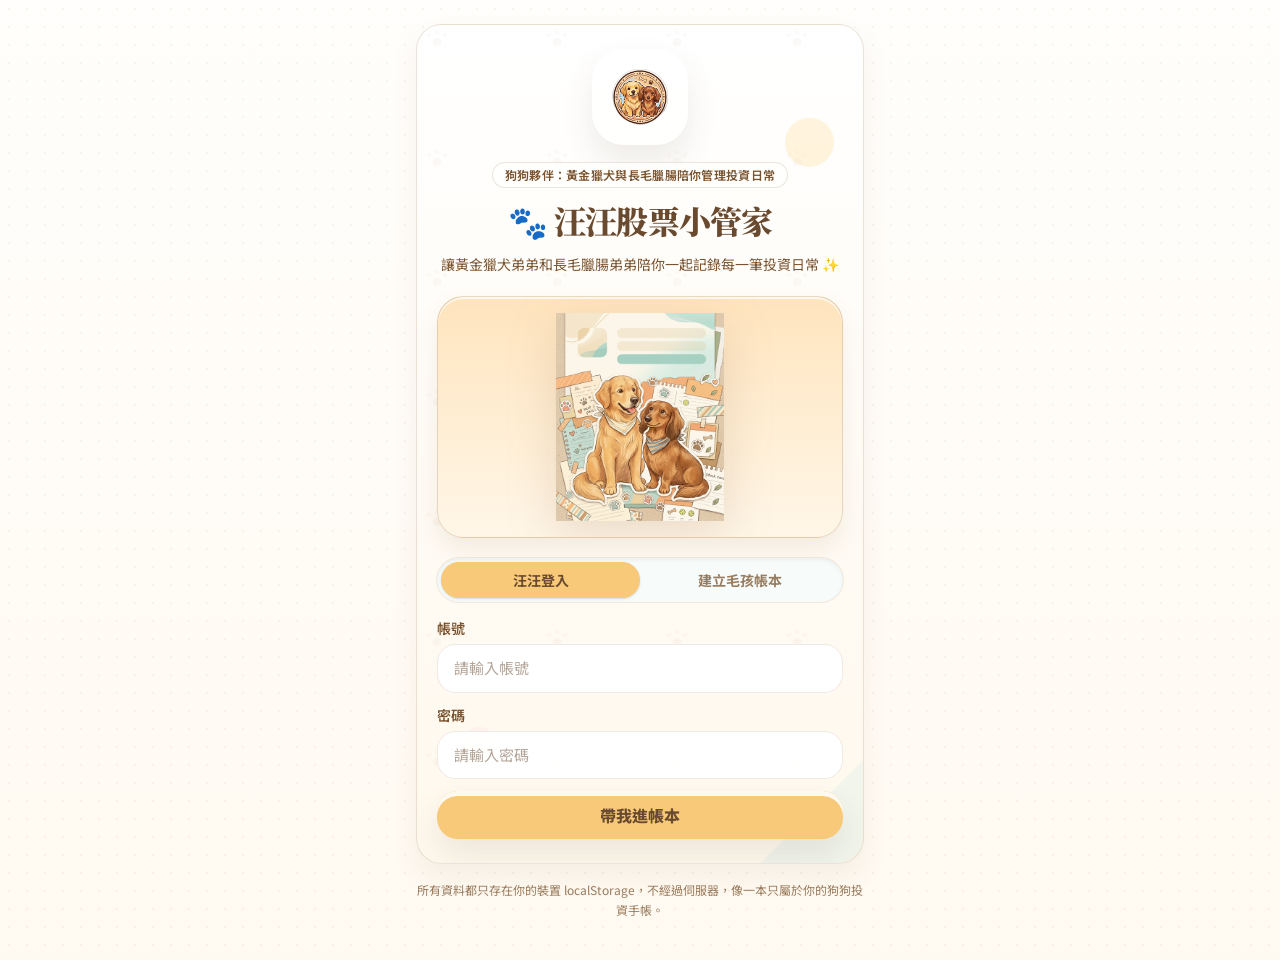
==== commit b2ace830: "修正：補上 AnyGen 圖片資源 + 更新 JS bundle + 串接後端 API" ====
--- a/shiba-stock/index.html
+++ b/shiba-stock/index.html
@@ -9,7 +9,7 @@
     <link rel="preconnect" href="https://fonts.gstatic.com" crossorigin />
     <link href="https://fonts.googleapis.com/css2?family=Noto+Sans+TC:wght@400;500;700;800&family=Noto+Serif+TC:wght@600;700;900&display=swap" rel="stylesheet" />
     <title>柴柴股票管家</title>
-    <script type="module" crossorigin src="./assets/index-DVNVNPqA.js"></script>
+    <script type="module" crossorigin src="./assets/index-BXdENVuD.js"></script>
     <link rel="stylesheet" crossorigin href="./assets/index-DydCAo80.css">
   </head>
   <body>
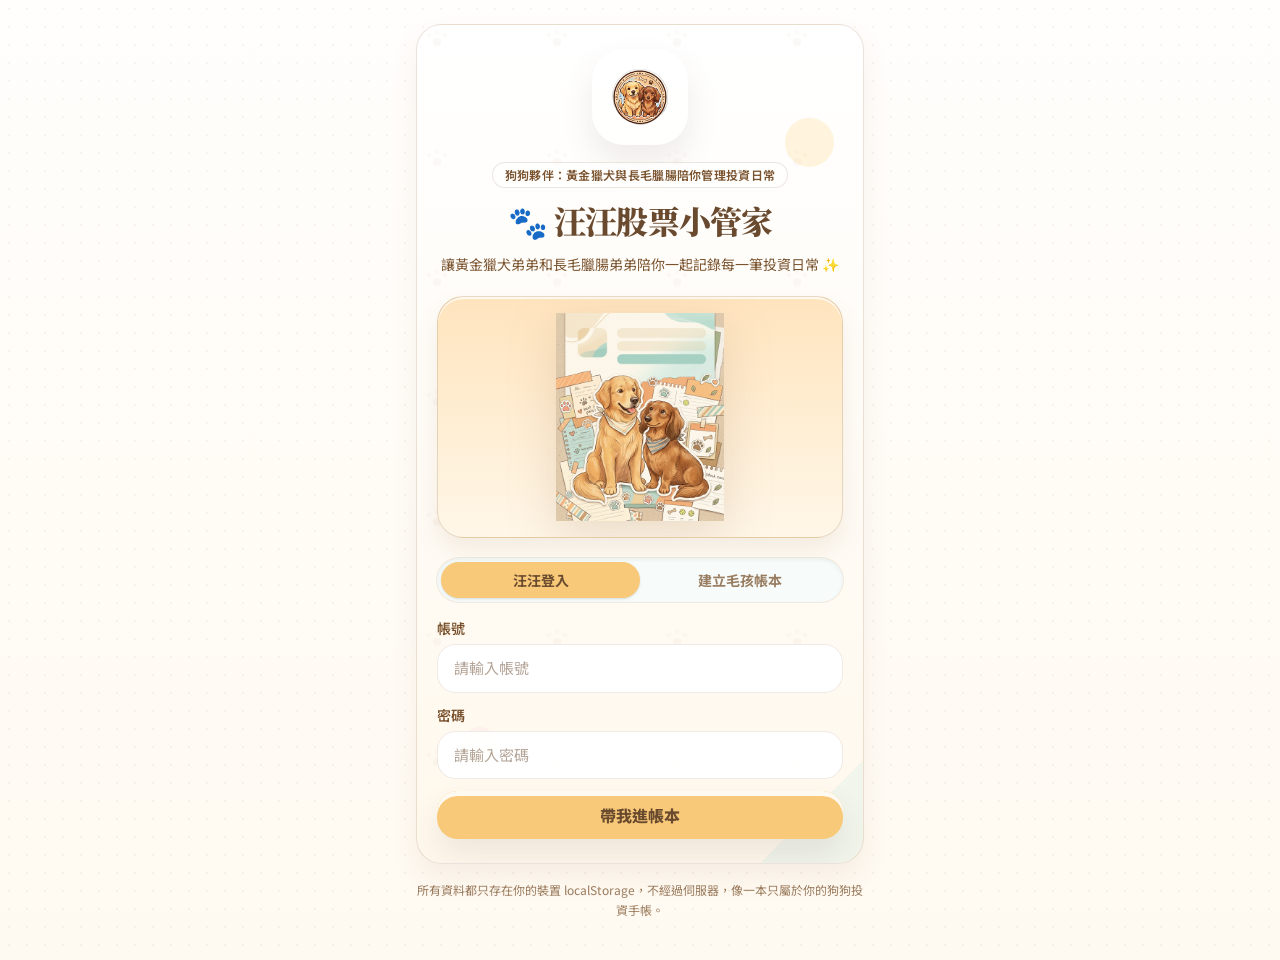
==== commit 362ca767: "fix: add cache-busting to JS/CSS URLs" ====
--- a/shiba-stock/index.html
+++ b/shiba-stock/index.html
@@ -9,8 +9,8 @@
     <link rel="preconnect" href="https://fonts.gstatic.com" crossorigin />
     <link href="https://fonts.googleapis.com/css2?family=Noto+Sans+TC:wght@400;500;700;800&family=Noto+Serif+TC:wght@600;700;900&display=swap" rel="stylesheet" />
     <title>柴柴股票管家</title>
-    <script type="module" crossorigin src="./assets/index-BXdENVuD.js"></script>
-    <link rel="stylesheet" crossorigin href="./assets/index-DydCAo80.css">
+    <script type="module" crossorigin src="./assets/index-BXdENVuD.js?v=2"></script>
+    <link rel="stylesheet" crossorigin href="./assets/index-DydCAo80.css?v=2">
   </head>
   <body>
     <div id="root"></div>
--- a/shiba-stock/assets/index-DydCAo80.css
+++ b/shiba-stock/assets/index-DydCAo80.css
@@ -1 +1 @@
-@layer properties{@supports (((-webkit-hyphens:none)) and (not (margin-trim:inline))) or ((-moz-orient:inline) and (not (color:rgb(from red r g b)))){*,:before,:after,::backdrop{--tw-translate-x:0;--tw-translate-y:0;--tw-translate-z:0;--tw-rotate-x:initial;--tw-rotate-y:initial;--tw-rotate-z:initial;--tw-skew-x:initial;--tw-skew-y:initial;--tw-space-y-reverse:0;--tw-border-style:solid;--tw-gradient-position:initial;--tw-gradient-from:#0000;--tw-gradient-via:#0000;--tw-gradient-to:#0000;--tw-gradient-stops:initial;--tw-gradient-via-stops:initial;--tw-gradient-from-position:0%;--tw-gradient-via-position:50%;--tw-gradient-to-position:100%;--tw-leading:initial;--tw-font-weight:initial;--tw-tracking:initial;--tw-ordinal:initial;--tw-slashed-zero:initial;--tw-numeric-figure:initial;--tw-numeric-spacing:initial;--tw-numeric-fraction:initial;--tw-shadow:0 0 #0000;--tw-shadow-color:initial;--tw-shadow-alpha:100%;--tw-inset-shadow:0 0 #0000;--tw-inset-shadow-color:initial;--tw-inset-shadow-alpha:100%;--tw-ring-color:initial;--tw-ring-shadow:0 0 #0000;--tw-inset-ring-color:initial;--tw-inset-ring-shadow:0 0 #0000;--tw-ring-inset:initial;--tw-ring-offset-width:0px;--tw-ring-offset-color:#fff;--tw-ring-offset-shadow:0 0 #0000;--tw-outline-style:solid;--tw-blur:initial;--tw-brightness:initial;--tw-contrast:initial;--tw-grayscale:initial;--tw-hue-rotate:initial;--tw-invert:initial;--tw-opacity:initial;--tw-saturate:initial;--tw-sepia:initial;--tw-drop-shadow:initial;--tw-drop-shadow-color:initial;--tw-drop-shadow-alpha:100%;--tw-drop-shadow-size:initial;--tw-backdrop-blur:initial;--tw-backdrop-brightness:initial;--tw-backdrop-contrast:initial;--tw-backdrop-grayscale:initial;--tw-backdrop-hue-rotate:initial;--tw-backdrop-invert:initial;--tw-backdrop-opacity:initial;--tw-backdrop-saturate:initial;--tw-backdrop-sepia:initial;--tw-duration:initial;--tw-ease:initial;--tw-content:"";--tw-animation-delay:0s;--tw-animation-direction:normal;--tw-animation-duration:initial;--tw-animation-fill-mode:none;--tw-animation-iteration-count:1;--tw-enter-blur:0;--tw-enter-opacity:1;--tw-enter-rotate:0;--tw-enter-scale:1;--tw-enter-translate-x:0;--tw-enter-translate-y:0;--tw-exit-blur:0;--tw-exit-opacity:1;--tw-exit-rotate:0;--tw-exit-scale:1;--tw-exit-translate-x:0;--tw-exit-translate-y:0}}}@layer theme{:root,:host{--font-mono:ui-monospace, SFMono-Regular, Menlo, Monaco, Consolas, "Liberation Mono", "Courier New", monospace;--color-emerald-50:oklch(97.9% .021 166.113);--color-rose-50:oklch(96.9% .015 12.422);--color-black:#000;--color-white:#fff;--spacing:.25rem;--container-sm:24rem;--container-md:28rem;--container-lg:32rem;--text-xs:.75rem;--text-xs--line-height:calc(1 / .75);--text-sm:.875rem;--text-sm--line-height:calc(1.25 / .875);--text-base:1rem;--text-base--line-height: 1.5 ;--text-lg:1.125rem;--text-lg--line-height:calc(1.75 / 1.125);--text-xl:1.25rem;--text-xl--line-height:calc(1.75 / 1.25);--text-2xl:1.5rem;--text-2xl--line-height:calc(2 / 1.5);--font-weight-normal:400;--font-weight-medium:500;--font-weight-semibold:600;--font-weight-bold:700;--font-weight-extrabold:800;--font-weight-black:900;--tracking-tight:-.025em;--tracking-wide:.025em;--tracking-widest:.1em;--leading-snug:1.375;--leading-normal:1.5;--leading-relaxed:1.625;--radius-xs:.125rem;--radius-2xl:1rem;--ease-in-out:cubic-bezier(.4, 0, .2, 1);--animate-spin:spin 1s linear infinite;--animate-pulse:pulse 2s cubic-bezier(.4, 0, .6, 1) infinite;--blur-sm:8px;--aspect-video:16 / 9;--default-transition-duration:.15s;--default-transition-timing-function:cubic-bezier(.4, 0, .2, 1);--default-font-family:"Noto Sans TC", sans-serif;--default-mono-font-family:var(--font-mono);--color-border:var(--border)}}@layer base{*,:after,:before,::backdrop{box-sizing:border-box;border:0 solid;margin:0;padding:0}::file-selector-button{box-sizing:border-box;border:0 solid;margin:0;padding:0}html,:host{-webkit-text-size-adjust:100%;tab-size:4;line-height:1.5;font-family:var(--default-font-family,ui-sans-serif, system-ui, sans-serif, "Apple Color Emoji", "Segoe UI Emoji", "Segoe UI Symbol", "Noto Color Emoji");font-feature-settings:var(--default-font-feature-settings,normal);font-variation-settings:var(--default-font-variation-settings,normal);-webkit-tap-highlight-color:transparent}hr{height:0;color:inherit;border-top-width:1px}abbr:where([title]){-webkit-text-decoration:underline dotted;text-decoration:underline dotted}h1,h2,h3,h4,h5,h6{font-size:inherit;font-weight:inherit}a{color:inherit;-webkit-text-decoration:inherit;text-decoration:inherit}b,strong{font-weight:bolder}code,kbd,samp,pre{font-family:var(--default-mono-font-family,ui-monospace, SFMono-Regular, Menlo, Monaco, Consolas, "Liberation Mono", "Courier New", monospace);font-feature-settings:var(--default-mono-font-feature-settings,normal);font-variation-settings:var(--default-mono-font-variation-settings,normal);font-size:1em}small{font-size:80%}sub,sup{vertical-align:baseline;font-size:75%;line-height:0;position:relative}sub{bottom:-.25em}sup{top:-.5em}table{text-indent:0;border-color:inherit;border-collapse:collapse}:-moz-focusring{outline:auto}progress{vertical-align:baseline}summary{display:list-item}ol,ul,menu{list-style:none}img,svg,video,canvas,audio,iframe,embed,object{vertical-align:middle;display:block}img,video{max-width:100%;height:auto}button,input,select,optgroup,textarea{font:inherit;font-feature-settings:inherit;font-variation-settings:inherit;letter-spacing:inherit;color:inherit;opacity:1;background-color:#0000;border-radius:0}::file-selector-button{font:inherit;font-feature-settings:inherit;font-variation-settings:inherit;letter-spacing:inherit;color:inherit;opacity:1;background-color:#0000;border-radius:0}:where(select:is([multiple],[size])) optgroup{font-weight:bolder}:where(select:is([multiple],[size])) optgroup option{padding-inline-start:20px}::file-selector-button{margin-inline-end:4px}::placeholder{opacity:1}@supports (not ((-webkit-appearance:-apple-pay-button))) or (contain-intrinsic-size:1px){::placeholder{color:currentColor}@supports (color:color-mix(in lab,red,red)){::placeholder{color:color-mix(in oklab,currentcolor 50%,transparent)}}}textarea{resize:vertical}::-webkit-search-decoration{-webkit-appearance:none}::-webkit-date-and-time-value{min-height:1lh;text-align:inherit}::-webkit-datetime-edit{display:inline-flex}::-webkit-datetime-edit-fields-wrapper{padding:0}::-webkit-datetime-edit{padding-block:0}::-webkit-datetime-edit-year-field{padding-block:0}::-webkit-datetime-edit-month-field{padding-block:0}::-webkit-datetime-edit-day-field{padding-block:0}::-webkit-datetime-edit-hour-field{padding-block:0}::-webkit-datetime-edit-minute-field{padding-block:0}::-webkit-datetime-edit-second-field{padding-block:0}::-webkit-datetime-edit-millisecond-field{padding-block:0}::-webkit-datetime-edit-meridiem-field{padding-block:0}::-webkit-calendar-picker-indicator{line-height:1}:-moz-ui-invalid{box-shadow:none}button,input:where([type=button],[type=reset],[type=submit]){appearance:button}::file-selector-button{appearance:button}::-webkit-inner-spin-button{height:auto}::-webkit-outer-spin-button{height:auto}[hidden]:where(:not([hidden=until-found])){display:none!important}*{border-color:var(--border);outline-color:var(--ring)}@supports (color:color-mix(in lab,red,red)){*{outline-color:color-mix(in oklab,var(--ring) 50%,transparent)}}html{background:radial-gradient(circle at 0 0,#ffdca4c7,#0000 30%),radial-gradient(circle at 100% 0,#ade4de61,#0000 22%),linear-gradient(#fff9f1,#fffef9);min-height:100%;font-family:Noto Sans TC,sans-serif}body{background-color:var(--background);color:var(--foreground);background-image:radial-gradient(#7a532e0f .8px,#0000 .8px),linear-gradient(#ffffffc2,#fffaf1d6);background-size:18px 18px,100% 100%;min-height:100vh;font-family:Noto Sans TC,sans-serif}button,input,textarea,select{font:inherit}#root{min-height:100vh}}@layer components;@layer utilities{.\@container\/card-header{container:card-header/inline-size}.\@container\/field-group{container:field-group/inline-size}.pointer-events-none{pointer-events:none}.invisible{visibility:hidden}.sr-only{clip-path:inset(50%);white-space:nowrap;border-width:0;width:1px;height:1px;margin:-1px;padding:0;position:absolute;overflow:hidden}.absolute{position:absolute}.fixed{position:fixed}.relative{position:relative}.static{position:static}.sticky{position:sticky}.inset-0{inset:calc(var(--spacing) * 0)}.inset-x-0{inset-inline:calc(var(--spacing) * 0)}.inset-x-3{inset-inline:calc(var(--spacing) * 3)}.inset-y-0{inset-block:calc(var(--spacing) * 0)}.start{inset-inline-start:var(--spacing)}.-top-12{top:calc(var(--spacing) * -12)}.top-0{top:calc(var(--spacing) * 0)}.top-1\.5{top:calc(var(--spacing) * 1.5)}.top-1\/2{top:50%}.top-3{top:calc(var(--spacing) * 3)}.top-3\.5{top:calc(var(--spacing) * 3.5)}.top-4{top:calc(var(--spacing) * 4)}.top-\[1px\]{top:1px}.top-\[50\%\]{top:50%}.top-\[60\%\]{top:60%}.top-full{top:100%}.-right-12{right:calc(var(--spacing) * -12)}.right-0{right:calc(var(--spacing) * 0)}.right-1{right:calc(var(--spacing) * 1)}.right-2{right:calc(var(--spacing) * 2)}.right-3{right:calc(var(--spacing) * 3)}.right-3\.5{right:calc(var(--spacing) * 3.5)}.right-4{right:calc(var(--spacing) * 4)}.-bottom-12{bottom:calc(var(--spacing) * -12)}.bottom-0{bottom:calc(var(--spacing) * 0)}.bottom-3{bottom:calc(var(--spacing) * 3)}.-left-12{left:calc(var(--spacing) * -12)}.left-0{left:calc(var(--spacing) * 0)}.left-1\/2{left:50%}.left-2{left:calc(var(--spacing) * 2)}.left-3{left:calc(var(--spacing) * 3)}.left-\[50\%\]{left:50%}.isolate{isolation:isolate}.z-10{z-index:10}.z-20{z-index:20}.z-30{z-index:30}.z-40{z-index:40}.z-50{z-index:50}.z-\[1\]{z-index:1}.order-first{order:-9999}.order-last{order:9999}.col-start-2{grid-column-start:2}.row-span-2{grid-row:span 2/span 2}.row-start-1{grid-row-start:1}.\!m-0{margin:calc(var(--spacing) * 0)!important}.-mx-1{margin-inline:calc(var(--spacing) * -1)}.mx-2{margin-inline:calc(var(--spacing) * 2)}.mx-3\.5{margin-inline:calc(var(--spacing) * 3.5)}.mx-auto{margin-inline:auto}.-my-2{margin-block:calc(var(--spacing) * -2)}.my-0{margin-block:calc(var(--spacing) * 0)}.my-0\.5{margin-block:calc(var(--spacing) * .5)}.my-1{margin-block:calc(var(--spacing) * 1)}.-mt-4{margin-top:calc(var(--spacing) * -4)}.mt-0\.5{margin-top:calc(var(--spacing) * .5)}.mt-1{margin-top:calc(var(--spacing) * 1)}.mt-1\.5{margin-top:calc(var(--spacing) * 1.5)}.mt-2{margin-top:calc(var(--spacing) * 2)}.mt-4{margin-top:calc(var(--spacing) * 4)}.mt-8{margin-top:calc(var(--spacing) * 8)}.mt-auto{margin-top:auto}.mb-1{margin-bottom:calc(var(--spacing) * 1)}.mb-1\.5{margin-bottom:calc(var(--spacing) * 1.5)}.mb-2{margin-bottom:calc(var(--spacing) * 2)}.mb-3{margin-bottom:calc(var(--spacing) * 3)}.mb-4{margin-bottom:calc(var(--spacing) * 4)}.mb-5{margin-bottom:calc(var(--spacing) * 5)}.-ml-4{margin-left:calc(var(--spacing) * -4)}.ml-1{margin-left:calc(var(--spacing) * 1)}.ml-4{margin-left:calc(var(--spacing) * 4)}.ml-auto{margin-left:auto}.line-clamp-1{-webkit-line-clamp:1;-webkit-box-orient:vertical;display:-webkit-box;overflow:hidden}.line-clamp-2{-webkit-line-clamp:2;-webkit-box-orient:vertical;display:-webkit-box;overflow:hidden}.block{display:block}.flex{display:flex}.grid{display:grid}.hidden{display:none}.inline-flex{display:inline-flex}.table{display:table}.table-caption{display:table-caption}.table-cell{display:table-cell}.table-row{display:table-row}.field-sizing-content{field-sizing:content}.aspect-square{aspect-ratio:1}.aspect-video{aspect-ratio:var(--aspect-video)}.size-\(--cell-size\){width:var(--cell-size);height:var(--cell-size)}.size-2{width:calc(var(--spacing) * 2);height:calc(var(--spacing) * 2)}.size-2\.5{width:calc(var(--spacing) * 2.5);height:calc(var(--spacing) * 2.5)}.size-3{width:calc(var(--spacing) * 3);height:calc(var(--spacing) * 3)}.size-3\.5{width:calc(var(--spacing) * 3.5);height:calc(var(--spacing) * 3.5)}.size-4{width:calc(var(--spacing) * 4);height:calc(var(--spacing) * 4)}.size-6{width:calc(var(--spacing) * 6);height:calc(var(--spacing) * 6)}.size-7{width:calc(var(--spacing) * 7);height:calc(var(--spacing) * 7)}.size-8{width:calc(var(--spacing) * 8);height:calc(var(--spacing) * 8)}.size-9{width:calc(var(--spacing) * 9);height:calc(var(--spacing) * 9)}.size-10{width:calc(var(--spacing) * 10);height:calc(var(--spacing) * 10)}.size-auto{width:auto;height:auto}.size-full{width:100%;height:100%}.h-\(--cell-size\){height:var(--cell-size)}.h-1\.5{height:calc(var(--spacing) * 1.5)}.h-2{height:calc(var(--spacing) * 2)}.h-2\.5{height:calc(var(--spacing) * 2.5)}.h-3{height:calc(var(--spacing) * 3)}.h-4{height:calc(var(--spacing) * 4)}.h-5{height:calc(var(--spacing) * 5)}.h-6{height:calc(var(--spacing) * 6)}.h-7{height:calc(var(--spacing) * 7)}.h-8{height:calc(var(--spacing) * 8)}.h-9{height:calc(var(--spacing) * 9)}.h-10{height:calc(var(--spacing) * 10)}.h-12{height:calc(var(--spacing) * 12)}.h-14{height:calc(var(--spacing) * 14)}.h-24{height:calc(var(--spacing) * 24)}.h-40{height:calc(var(--spacing) * 40)}.h-52{height:calc(var(--spacing) * 52)}.h-\[1\.15rem\]{height:1.15rem}.h-\[calc\(100\%-1px\)\]{height:calc(100% - 1px)}.h-\[var\(--radix-navigation-menu-viewport-height\)\]{height:var(--radix-navigation-menu-viewport-height)}.h-\[var\(--radix-select-trigger-height\)\]{height:var(--radix-select-trigger-height)}.h-auto{height:auto}.h-full{height:100%}.h-px{height:1px}.h-svh{height:100svh}.max-h-\(--radix-context-menu-content-available-height\){max-height:var(--radix-context-menu-content-available-height)}.max-h-\(--radix-dropdown-menu-content-available-height\){max-height:var(--radix-dropdown-menu-content-available-height)}.max-h-\(--radix-select-content-available-height\){max-height:var(--radix-select-content-available-height)}.max-h-\[300px\]{max-height:300px}.min-h-0{min-height:calc(var(--spacing) * 0)}.min-h-4{min-height:calc(var(--spacing) * 4)}.min-h-16{min-height:calc(var(--spacing) * 16)}.min-h-\[calc\(100vh-1\.5rem\)\]{min-height:calc(100vh - 1.5rem)}.min-h-screen{min-height:100vh}.min-h-svh{min-height:100svh}.w-\(--cell-size\){width:var(--cell-size)}.w-\(--sidebar-width\){width:var(--sidebar-width)}.w-0{width:calc(var(--spacing) * 0)}.w-1{width:calc(var(--spacing) * 1)}.w-2{width:calc(var(--spacing) * 2)}.w-2\.5{width:calc(var(--spacing) * 2.5)}.w-3{width:calc(var(--spacing) * 3)}.w-3\/4{width:75%}.w-4{width:calc(var(--spacing) * 4)}.w-5{width:calc(var(--spacing) * 5)}.w-6{width:calc(var(--spacing) * 6)}.w-8{width:calc(var(--spacing) * 8)}.w-9{width:calc(var(--spacing) * 9)}.w-12{width:calc(var(--spacing) * 12)}.w-14{width:calc(var(--spacing) * 14)}.w-24{width:calc(var(--spacing) * 24)}.w-64{width:calc(var(--spacing) * 64)}.w-72{width:calc(var(--spacing) * 72)}.w-\[100px\]{width:100px}.w-auto{width:auto}.w-fit{width:fit-content}.w-full{width:100%}.w-max{width:max-content}.w-px{width:1px}.max-w-\(--skeleton-width\){max-width:var(--skeleton-width)}.max-w-\[calc\(100\%-2rem\)\]{max-width:calc(100% - 2rem)}.max-w-max{max-width:max-content}.max-w-md{max-width:var(--container-md)}.max-w-sm{max-width:var(--container-sm)}.min-w-\(--cell-size\){min-width:var(--cell-size)}.min-w-0{min-width:calc(var(--spacing) * 0)}.min-w-5{min-width:calc(var(--spacing) * 5)}.min-w-8{min-width:calc(var(--spacing) * 8)}.min-w-9{min-width:calc(var(--spacing) * 9)}.min-w-10{min-width:calc(var(--spacing) * 10)}.min-w-\[8rem\]{min-width:8rem}.min-w-\[12rem\]{min-width:12rem}.min-w-\[var\(--radix-select-trigger-width\)\]{min-width:var(--radix-select-trigger-width)}.flex-1{flex:1}.shrink-0{flex-shrink:0}.grow{flex-grow:1}.grow-0{flex-grow:0}.basis-full{flex-basis:100%}.caption-bottom{caption-side:bottom}.border-collapse{border-collapse:collapse}.origin-\(--radix-context-menu-content-transform-origin\){transform-origin:var(--radix-context-menu-content-transform-origin)}.origin-\(--radix-dropdown-menu-content-transform-origin\){transform-origin:var(--radix-dropdown-menu-content-transform-origin)}.origin-\(--radix-hover-card-content-transform-origin\){transform-origin:var(--radix-hover-card-content-transform-origin)}.origin-\(--radix-menubar-content-transform-origin\){transform-origin:var(--radix-menubar-content-transform-origin)}.origin-\(--radix-popover-content-transform-origin\){transform-origin:var(--radix-popover-content-transform-origin)}.origin-\(--radix-select-content-transform-origin\){transform-origin:var(--radix-select-content-transform-origin)}.origin-\(--radix-tooltip-content-transform-origin\){transform-origin:var(--radix-tooltip-content-transform-origin)}.-translate-x-1\/2{--tw-translate-x: -50% ;translate:var(--tw-translate-x) var(--tw-translate-y)}.-translate-x-px{--tw-translate-x:-1px;translate:var(--tw-translate-x) var(--tw-translate-y)}.translate-x-\[-50\%\]{--tw-translate-x:-50%;translate:var(--tw-translate-x) var(--tw-translate-y)}.translate-x-px{--tw-translate-x:1px;translate:var(--tw-translate-x) var(--tw-translate-y)}.-translate-y-1\/2{--tw-translate-y: -50% ;translate:var(--tw-translate-x) var(--tw-translate-y)}.translate-y-0\.5{--tw-translate-y:calc(var(--spacing) * .5);translate:var(--tw-translate-x) var(--tw-translate-y)}.translate-y-\[-50\%\]{--tw-translate-y:-50%;translate:var(--tw-translate-x) var(--tw-translate-y)}.translate-y-\[calc\(-50\%_-_2px\)\]{--tw-translate-y: calc(-50% - 2px) ;translate:var(--tw-translate-x) var(--tw-translate-y)}.rotate-45{rotate:45deg}.rotate-90{rotate:90deg}.rotate-\[-4deg\]{rotate:-4deg}.transform{transform:var(--tw-rotate-x,) var(--tw-rotate-y,) var(--tw-rotate-z,) var(--tw-skew-x,) var(--tw-skew-y,)}.animate-caret-blink{animation:1.25s ease-out infinite caret-blink}.animate-in{animation:enter var(--tw-animation-duration,var(--tw-duration,.15s))var(--tw-ease,ease)var(--tw-animation-delay,0s)var(--tw-animation-iteration-count,1)var(--tw-animation-direction,normal)var(--tw-animation-fill-mode,none)}.animate-pulse{animation:var(--animate-pulse)}.animate-spin{animation:var(--animate-spin)}.cursor-default{cursor:default}.cursor-text{cursor:text}.touch-none{touch-action:none}.resize-none{resize:none}.scroll-my-1{scroll-margin-block:calc(var(--spacing) * 1)}.scroll-py-1{scroll-padding-block:calc(var(--spacing) * 1)}.list-disc{list-style-type:disc}.list-none{list-style-type:none}.appearance-none{appearance:none}.auto-rows-min{grid-auto-rows:min-content}.grid-cols-2{grid-template-columns:repeat(2,minmax(0,1fr))}.grid-cols-3{grid-template-columns:repeat(3,minmax(0,1fr))}.grid-cols-\[0_1fr\]{grid-template-columns:0 1fr}.grid-rows-\[auto_auto\]{grid-template-rows:auto auto}.flex-col{flex-direction:column}.flex-col-reverse{flex-direction:column-reverse}.flex-row{flex-direction:row}.flex-wrap{flex-wrap:wrap}.place-content-center{place-content:center}.items-center{align-items:center}.items-end{align-items:flex-end}.items-start{align-items:flex-start}.items-stretch{align-items:stretch}.justify-between{justify-content:space-between}.justify-center{justify-content:center}.justify-start{justify-content:flex-start}.justify-items-start{justify-items:start}.gap-0\.5{gap:calc(var(--spacing) * .5)}.gap-1{gap:calc(var(--spacing) * 1)}.gap-1\.5{gap:calc(var(--spacing) * 1.5)}.gap-2{gap:calc(var(--spacing) * 2)}.gap-2\.5{gap:calc(var(--spacing) * 2.5)}.gap-3{gap:calc(var(--spacing) * 3)}.gap-4{gap:calc(var(--spacing) * 4)}.gap-6{gap:calc(var(--spacing) * 6)}.gap-7{gap:calc(var(--spacing) * 7)}.gap-\[--spacing\(var\(--gap\)\)\]{gap:calc(var(--spacing) * var(--gap))}:where(.space-y-1\.5>:not(:last-child)){--tw-space-y-reverse:0;margin-block-start:calc(calc(var(--spacing) * 1.5) * var(--tw-space-y-reverse));margin-block-end:calc(calc(var(--spacing) * 1.5) * calc(1 - var(--tw-space-y-reverse)))}:where(.space-y-3>:not(:last-child)){--tw-space-y-reverse:0;margin-block-start:calc(calc(var(--spacing) * 3) * var(--tw-space-y-reverse));margin-block-end:calc(calc(var(--spacing) * 3) * calc(1 - var(--tw-space-y-reverse)))}:where(.space-y-4>:not(:last-child)){--tw-space-y-reverse:0;margin-block-start:calc(calc(var(--spacing) * 4) * var(--tw-space-y-reverse));margin-block-end:calc(calc(var(--spacing) * 4) * calc(1 - var(--tw-space-y-reverse)))}.gap-y-0\.5{row-gap:calc(var(--spacing) * .5)}.self-start{align-self:flex-start}.self-stretch{align-self:stretch}.justify-self-end{justify-self:flex-end}.overflow-auto{overflow:auto}.overflow-hidden{overflow:hidden}.overflow-x-auto{overflow-x:auto}.overflow-x-hidden{overflow-x:hidden}.overflow-y-auto{overflow-y:auto}.rounded{border-radius:.25rem}.rounded-2xl{border-radius:var(--radius-2xl)}.rounded-\[1\.2rem\]{border-radius:1.2rem}.rounded-\[1\.3rem\]{border-radius:1.3rem}.rounded-\[1\.4rem\]{border-radius:1.4rem}.rounded-\[1\.8rem\]{border-radius:1.8rem}.rounded-\[1\.15rem\]{border-radius:1.15rem}.rounded-\[1\.25rem\]{border-radius:1.25rem}.rounded-\[1\.35rem\]{border-radius:1.35rem}.rounded-\[1rem\]{border-radius:1rem}.rounded-\[2px\]{border-radius:2px}.rounded-\[2rem\]{border-radius:2rem}.rounded-\[4px\]{border-radius:4px}.rounded-\[calc\(var\(--radius\)-5px\)\]{border-radius:calc(var(--radius) - 5px)}.rounded-\[inherit\]{border-radius:inherit}.rounded-full{border-radius:3.40282e38px}.rounded-lg{border-radius:var(--radius)}.rounded-md{border-radius:calc(var(--radius) - 2px)}.rounded-none{border-radius:0}.rounded-sm{border-radius:calc(var(--radius) - 4px)}.rounded-xl{border-radius:calc(var(--radius) + 6px)}.rounded-xs{border-radius:var(--radius-xs)}.rounded-l-md{border-top-left-radius:calc(var(--radius) - 2px);border-bottom-left-radius:calc(var(--radius) - 2px)}.rounded-tl-sm{border-top-left-radius:calc(var(--radius) - 4px)}.rounded-r-md{border-top-right-radius:calc(var(--radius) - 2px);border-bottom-right-radius:calc(var(--radius) - 2px)}.border{border-style:var(--tw-border-style);border-width:1px}.border-0{border-style:var(--tw-border-style);border-width:0}.border-\[1\.5px\]{border-style:var(--tw-border-style);border-width:1.5px}.border-y{border-block-style:var(--tw-border-style);border-block-width:1px}.border-t{border-top-style:var(--tw-border-style);border-top-width:1px}.border-r{border-right-style:var(--tw-border-style);border-right-width:1px}.border-b{border-bottom-style:var(--tw-border-style);border-bottom-width:1px}.border-l{border-left-style:var(--tw-border-style);border-left-width:1px}.border-dashed{--tw-border-style:dashed;border-style:dashed}.border-\(--color-border\){border-color:var(--color-border)}.border-\[\#7A532E\]\/12{border-color:#7a532e1f}.border-\[\#7A532E\]\/15{border-color:#7a532e26}.border-border,.border-border\/50{border-color:var(--border)}@supports (color:color-mix(in lab,red,red)){.border-border\/50{border-color:color-mix(in oklab,var(--border) 50%,transparent)}}.border-input{border-color:var(--input)}.border-primary{border-color:var(--primary)}.border-transparent{border-color:#0000}.border-t-transparent{border-top-color:#0000}.border-l-transparent{border-left-color:#0000}.bg-\(--color-bg\){background-color:var(--color-bg)}.bg-\[\#6A4A2F\]\/35{background-color:#6a4a2f59}.bg-\[\#7A532E\]{background-color:#7a532e}.bg-\[\#ADE4DE\]\/35{background-color:#ade4de59}.bg-\[\#F7C978\]{background-color:#f7c978}.bg-\[\#F7FBFA\]{background-color:#f7fbfa}.bg-\[\#FFF2D8\]{background-color:#fff2d8}.bg-\[\#FFF8EC\]{background-color:#fff8ec}.bg-\[\#FFF8F0\]{background-color:#fff8f0}.bg-accent{background-color:var(--accent)}.bg-background{background-color:var(--background)}.bg-black\/50{background-color:#00000080}@supports (color:color-mix(in lab,red,red)){.bg-black\/50{background-color:color-mix(in oklab,var(--color-black) 50%,transparent)}}.bg-border{background-color:var(--border)}.bg-card{background-color:var(--card)}.bg-destructive{background-color:var(--destructive)}.bg-emerald-50{background-color:var(--color-emerald-50)}.bg-foreground{background-color:var(--foreground)}.bg-input{background-color:var(--input)}.bg-muted,.bg-muted\/50{background-color:var(--muted)}@supports (color:color-mix(in lab,red,red)){.bg-muted\/50{background-color:color-mix(in oklab,var(--muted) 50%,transparent)}}.bg-popover{background-color:var(--popover)}.bg-primary,.bg-primary\/20{background-color:var(--primary)}@supports (color:color-mix(in lab,red,red)){.bg-primary\/20{background-color:color-mix(in oklab,var(--primary) 20%,transparent)}}.bg-rose-50{background-color:var(--color-rose-50)}.bg-secondary{background-color:var(--secondary)}.bg-transparent{background-color:#0000}.bg-white{background-color:var(--color-white)}.bg-white\/70{background-color:#ffffffb3}@supports (color:color-mix(in lab,red,red)){.bg-white\/70{background-color:color-mix(in oklab,var(--color-white) 70%,transparent)}}.bg-white\/75{background-color:#ffffffbf}@supports (color:color-mix(in lab,red,red)){.bg-white\/75{background-color:color-mix(in oklab,var(--color-white) 75%,transparent)}}.bg-white\/80{background-color:#fffc}@supports (color:color-mix(in lab,red,red)){.bg-white\/80{background-color:color-mix(in oklab,var(--color-white) 80%,transparent)}}.bg-white\/85{background-color:#ffffffd9}@supports (color:color-mix(in lab,red,red)){.bg-white\/85{background-color:color-mix(in oklab,var(--color-white) 85%,transparent)}}.bg-white\/90{background-color:#ffffffe6}@supports (color:color-mix(in lab,red,red)){.bg-white\/90{background-color:color-mix(in oklab,var(--color-white) 90%,transparent)}}.bg-white\/95{background-color:#fffffff2}@supports (color:color-mix(in lab,red,red)){.bg-white\/95{background-color:color-mix(in oklab,var(--color-white) 95%,transparent)}}.bg-gradient-to-r{--tw-gradient-position:to right in oklab;background-image:linear-gradient(var(--tw-gradient-stops))}.from-\[\#F7C978\]{--tw-gradient-from:#f7c978;--tw-gradient-stops:var(--tw-gradient-via-stops,var(--tw-gradient-position), var(--tw-gradient-from) var(--tw-gradient-from-position), var(--tw-gradient-to) var(--tw-gradient-to-position))}.to-\[\#7A532E\]{--tw-gradient-to:#7a532e;--tw-gradient-stops:var(--tw-gradient-via-stops,var(--tw-gradient-position), var(--tw-gradient-from) var(--tw-gradient-from-position), var(--tw-gradient-to) var(--tw-gradient-to-position))}.fill-current{fill:currentColor}.fill-foreground{fill:var(--foreground)}.fill-primary{fill:var(--primary)}.object-contain{object-fit:contain}.p-0{padding:calc(var(--spacing) * 0)}.p-1{padding:calc(var(--spacing) * 1)}.p-2{padding:calc(var(--spacing) * 2)}.p-3{padding:calc(var(--spacing) * 3)}.p-4{padding:calc(var(--spacing) * 4)}.p-6{padding:calc(var(--spacing) * 6)}.p-\[3px\]{padding:3px}.p-px{padding:1px}.px-\(--cell-size\){padding-inline:var(--cell-size)}.px-1{padding-inline:calc(var(--spacing) * 1)}.px-1\.5{padding-inline:calc(var(--spacing) * 1.5)}.px-2{padding-inline:calc(var(--spacing) * 2)}.px-2\.5{padding-inline:calc(var(--spacing) * 2.5)}.px-3{padding-inline:calc(var(--spacing) * 3)}.px-4{padding-inline:calc(var(--spacing) * 4)}.px-5{padding-inline:calc(var(--spacing) * 5)}.px-6{padding-inline:calc(var(--spacing) * 6)}.py-0\.5{padding-block:calc(var(--spacing) * .5)}.py-1{padding-block:calc(var(--spacing) * 1)}.py-1\.5{padding-block:calc(var(--spacing) * 1.5)}.py-2{padding-block:calc(var(--spacing) * 2)}.py-2\.5{padding-block:calc(var(--spacing) * 2.5)}.py-3{padding-block:calc(var(--spacing) * 3)}.py-4{padding-block:calc(var(--spacing) * 4)}.py-6{padding-block:calc(var(--spacing) * 6)}.pt-0{padding-top:calc(var(--spacing) * 0)}.pt-3{padding-top:calc(var(--spacing) * 3)}.pt-4{padding-top:calc(var(--spacing) * 4)}.pt-7{padding-top:calc(var(--spacing) * 7)}.pr-1{padding-right:calc(var(--spacing) * 1)}.pr-2{padding-right:calc(var(--spacing) * 2)}.pr-2\.5{padding-right:calc(var(--spacing) * 2.5)}.pr-3{padding-right:calc(var(--spacing) * 3)}.pr-8{padding-right:calc(var(--spacing) * 8)}.pr-9{padding-right:calc(var(--spacing) * 9)}.pb-3{padding-bottom:calc(var(--spacing) * 3)}.pb-4{padding-bottom:calc(var(--spacing) * 4)}.pb-6{padding-bottom:calc(var(--spacing) * 6)}.pl-2{padding-left:calc(var(--spacing) * 2)}.pl-3{padding-left:calc(var(--spacing) * 3)}.pl-4{padding-left:calc(var(--spacing) * 4)}.pl-8{padding-left:calc(var(--spacing) * 8)}.text-center{text-align:center}.text-left{text-align:left}.align-middle{vertical-align:middle}.font-mono{font-family:var(--font-mono)}.font-sans{font-family:Noto Sans TC,sans-serif}.text-2xl{font-size:var(--text-2xl);line-height:var(--tw-leading,var(--text-2xl--line-height))}.text-base{font-size:var(--text-base);line-height:var(--tw-leading,var(--text-base--line-height))}.text-lg{font-size:var(--text-lg);line-height:var(--tw-leading,var(--text-lg--line-height))}.text-sm{font-size:var(--text-sm);line-height:var(--tw-leading,var(--text-sm--line-height))}.text-sm\/relaxed{font-size:var(--text-sm);line-height:var(--leading-relaxed)}.text-xl{font-size:var(--text-xl);line-height:var(--tw-leading,var(--text-xl--line-height))}.text-xs{font-size:var(--text-xs);line-height:var(--tw-leading,var(--text-xs--line-height))}.text-\[0\.8rem\]{font-size:.8rem}.text-\[2rem\]{font-size:2rem}.text-\[10px\]{font-size:10px}.text-\[11px\]{font-size:11px}.text-\[15px\]{font-size:15px}.leading-5{--tw-leading:calc(var(--spacing) * 5);line-height:calc(var(--spacing) * 5)}.leading-6{--tw-leading:calc(var(--spacing) * 6);line-height:calc(var(--spacing) * 6)}.leading-none{--tw-leading:1;line-height:1}.leading-normal{--tw-leading:var(--leading-normal);line-height:var(--leading-normal)}.leading-snug{--tw-leading:var(--leading-snug);line-height:var(--leading-snug)}.font-black{--tw-font-weight:var(--font-weight-black);font-weight:var(--font-weight-black)}.font-bold{--tw-font-weight:var(--font-weight-bold);font-weight:var(--font-weight-bold)}.font-extrabold{--tw-font-weight:var(--font-weight-extrabold);font-weight:var(--font-weight-extrabold)}.font-medium{--tw-font-weight:var(--font-weight-medium);font-weight:var(--font-weight-medium)}.font-normal{--tw-font-weight:var(--font-weight-normal);font-weight:var(--font-weight-normal)}.font-semibold{--tw-font-weight:var(--font-weight-semibold);font-weight:var(--font-weight-semibold)}.tracking-tight{--tw-tracking:var(--tracking-tight);letter-spacing:var(--tracking-tight)}.tracking-wide{--tw-tracking:var(--tracking-wide);letter-spacing:var(--tracking-wide)}.tracking-widest{--tw-tracking:var(--tracking-widest);letter-spacing:var(--tracking-widest)}.text-balance{text-wrap:balance}.break-words{overflow-wrap:break-word}.whitespace-nowrap{white-space:nowrap}.text-\[\#6A4A2F\]{color:#6a4a2f}.text-\[\#7A532E\]{color:#7a532e}.text-\[\#7A532E\]\/65{color:#7a532ea6}.text-\[\#7A532E\]\/70{color:#7a532eb3}.text-\[\#7A532E\]\/75{color:#7a532ebf}.text-\[\#7A532E\]\/80{color:#7a532ecc}.text-\[\#FFF8F0\]{color:#fff8f0}.text-accent-foreground{color:var(--accent-foreground)}.text-background{color:var(--background)}.text-card-foreground{color:var(--card-foreground)}.text-current{color:currentColor}.text-destructive{color:var(--destructive)}.text-foreground{color:var(--foreground)}.text-muted-foreground{color:var(--muted-foreground)}.text-popover-foreground{color:var(--popover-foreground)}.text-primary{color:var(--primary)}.text-primary-foreground{color:var(--primary-foreground)}.text-secondary-foreground{color:var(--secondary-foreground)}.text-white{color:var(--color-white)}.tabular-nums{--tw-numeric-spacing:tabular-nums;font-variant-numeric:var(--tw-ordinal,) var(--tw-slashed-zero,) var(--tw-numeric-figure,) var(--tw-numeric-spacing,) var(--tw-numeric-fraction,)}.underline-offset-4{text-underline-offset:4px}.opacity-0{opacity:0}.opacity-50{opacity:.5}.opacity-70{opacity:.7}.shadow{--tw-shadow:0 1px 3px 0 var(--tw-shadow-color,#0000001a), 0 1px 2px -1px var(--tw-shadow-color,#0000001a);box-shadow:var(--tw-inset-shadow),var(--tw-inset-ring-shadow),var(--tw-ring-offset-shadow),var(--tw-ring-shadow),var(--tw-shadow)}.shadow-\[0_0_0_1px_hsl\(var\(--sidebar-border\)\)\]{--tw-shadow:0 0 0 1px var(--tw-shadow-color,hsl(var(--sidebar-border)));box-shadow:var(--tw-inset-shadow),var(--tw-inset-ring-shadow),var(--tw-ring-offset-shadow),var(--tw-ring-shadow),var(--tw-shadow)}.shadow-\[0_8px_18px_rgba\(122\,83\,46\,0\.12\)\]{--tw-shadow:0 8px 18px var(--tw-shadow-color,#7a532e1f);box-shadow:var(--tw-inset-shadow),var(--tw-inset-ring-shadow),var(--tw-ring-offset-shadow),var(--tw-ring-shadow),var(--tw-shadow)}.shadow-\[0_10px_18px_rgba\(122\,83\,46\,0\.16\)\]{--tw-shadow:0 10px 18px var(--tw-shadow-color,#7a532e29);box-shadow:var(--tw-inset-shadow),var(--tw-inset-ring-shadow),var(--tw-ring-offset-shadow),var(--tw-ring-shadow),var(--tw-shadow)}.shadow-\[0_12px_24px_rgba\(122\,83\,46\,0\.08\)\]{--tw-shadow:0 12px 24px var(--tw-shadow-color,#7a532e14);box-shadow:var(--tw-inset-shadow),var(--tw-inset-ring-shadow),var(--tw-ring-offset-shadow),var(--tw-ring-shadow),var(--tw-shadow)}.shadow-\[0_28px_60px_rgba\(93\,64\,55\,0\.22\)\]{--tw-shadow:0 28px 60px var(--tw-shadow-color,#5d403738);box-shadow:var(--tw-inset-shadow),var(--tw-inset-ring-shadow),var(--tw-ring-offset-shadow),var(--tw-ring-shadow),var(--tw-shadow)}.shadow-\[inset_0_1px_0_rgba\(255\,255\,255\,0\.9\)\]{--tw-shadow:inset 0 1px 0 var(--tw-shadow-color,#ffffffe6);box-shadow:var(--tw-inset-shadow),var(--tw-inset-ring-shadow),var(--tw-ring-offset-shadow),var(--tw-ring-shadow),var(--tw-shadow)}.shadow-\[inset_0_1px_0_rgba\(255\,255\,255\,0\.92\)\]{--tw-shadow:inset 0 1px 0 var(--tw-shadow-color,#ffffffeb);box-shadow:var(--tw-inset-shadow),var(--tw-inset-ring-shadow),var(--tw-ring-offset-shadow),var(--tw-ring-shadow),var(--tw-shadow)}.shadow-\[inset_0_1px_0_rgba\(255\,255\,255\,0\.95\)\]{--tw-shadow:inset 0 1px 0 var(--tw-shadow-color,#fffffff2);box-shadow:var(--tw-inset-shadow),var(--tw-inset-ring-shadow),var(--tw-ring-offset-shadow),var(--tw-ring-shadow),var(--tw-shadow)}.shadow-inner{--tw-shadow:inset 0 2px 4px 0 var(--tw-shadow-color,#0000000d);box-shadow:var(--tw-inset-shadow),var(--tw-inset-ring-shadow),var(--tw-ring-offset-shadow),var(--tw-ring-shadow),var(--tw-shadow)}.shadow-lg{--tw-shadow:0 10px 15px -3px var(--tw-shadow-color,#0000001a), 0 4px 6px -4px var(--tw-shadow-color,#0000001a);box-shadow:var(--tw-inset-shadow),var(--tw-inset-ring-shadow),var(--tw-ring-offset-shadow),var(--tw-ring-shadow),var(--tw-shadow)}.shadow-md{--tw-shadow:0 4px 6px -1px var(--tw-shadow-color,#0000001a), 0 2px 4px -2px var(--tw-shadow-color,#0000001a);box-shadow:var(--tw-inset-shadow),var(--tw-inset-ring-shadow),var(--tw-ring-offset-shadow),var(--tw-ring-shadow),var(--tw-shadow)}.shadow-none{--tw-shadow:0 0 #0000;box-shadow:var(--tw-inset-shadow),var(--tw-inset-ring-shadow),var(--tw-ring-offset-shadow),var(--tw-ring-shadow),var(--tw-shadow)}.shadow-sm{--tw-shadow:0 1px 3px 0 var(--tw-shadow-color,#0000001a), 0 1px 2px -1px var(--tw-shadow-color,#0000001a);box-shadow:var(--tw-inset-shadow),var(--tw-inset-ring-shadow),var(--tw-ring-offset-shadow),var(--tw-ring-shadow),var(--tw-shadow)}.shadow-xl{--tw-shadow:0 20px 25px -5px var(--tw-shadow-color,#0000001a), 0 8px 10px -6px var(--tw-shadow-color,#0000001a);box-shadow:var(--tw-inset-shadow),var(--tw-inset-ring-shadow),var(--tw-ring-offset-shadow),var(--tw-ring-shadow),var(--tw-shadow)}.shadow-xs{--tw-shadow:0 1px 2px 0 var(--tw-shadow-color,#0000000d);box-shadow:var(--tw-inset-shadow),var(--tw-inset-ring-shadow),var(--tw-ring-offset-shadow),var(--tw-ring-shadow),var(--tw-shadow)}.ring-0{--tw-ring-shadow:var(--tw-ring-inset,) 0 0 0 calc(0px + var(--tw-ring-offset-width)) var(--tw-ring-color,currentcolor);box-shadow:var(--tw-inset-shadow),var(--tw-inset-ring-shadow),var(--tw-ring-offset-shadow),var(--tw-ring-shadow),var(--tw-shadow)}.ring-1{--tw-ring-shadow:var(--tw-ring-inset,) 0 0 0 calc(1px + var(--tw-ring-offset-width)) var(--tw-ring-color,currentcolor);box-shadow:var(--tw-inset-shadow),var(--tw-inset-ring-shadow),var(--tw-ring-offset-shadow),var(--tw-ring-shadow),var(--tw-shadow)}.ring-\[\#7A532E\]\/8{--tw-ring-color:oklab(47.6564% .0334773 .0656495/.08)}.ring-\[\#7A532E\]\/10{--tw-ring-color:oklab(47.6564% .0334773 .0656495/.1)}.ring-ring\/50{--tw-ring-color:var(--ring)}@supports (color:color-mix(in lab,red,red)){.ring-ring\/50{--tw-ring-color:color-mix(in oklab, var(--ring) 50%, transparent)}}.ring-offset-background{--tw-ring-offset-color:var(--background)}.outline-hidden{--tw-outline-style:none;outline-style:none}@media(forced-colors:active){.outline-hidden{outline-offset:2px;outline:2px solid #0000}}.outline{outline-style:var(--tw-outline-style);outline-width:1px}.drop-shadow-\[0_14px_24px_rgba\(139\,94\,60\,0\.18\)\]{--tw-drop-shadow-size:drop-shadow(0 14px 24px var(--tw-drop-shadow-color,#8b5e3c2e));--tw-drop-shadow:var(--tw-drop-shadow-size);filter:var(--tw-blur,) var(--tw-brightness,) var(--tw-contrast,) var(--tw-grayscale,) var(--tw-hue-rotate,) var(--tw-invert,) var(--tw-saturate,) var(--tw-sepia,) var(--tw-drop-shadow,)}.filter{filter:var(--tw-blur,) var(--tw-brightness,) var(--tw-contrast,) var(--tw-grayscale,) var(--tw-hue-rotate,) var(--tw-invert,) var(--tw-saturate,) var(--tw-sepia,) var(--tw-drop-shadow,)}.backdrop-blur-\[2px\]{--tw-backdrop-blur:blur(2px);-webkit-backdrop-filter:var(--tw-backdrop-blur,) var(--tw-backdrop-brightness,) var(--tw-backdrop-contrast,) var(--tw-backdrop-grayscale,) var(--tw-backdrop-hue-rotate,) var(--tw-backdrop-invert,) var(--tw-backdrop-opacity,) var(--tw-backdrop-saturate,) var(--tw-backdrop-sepia,);backdrop-filter:var(--tw-backdrop-blur,) var(--tw-backdrop-brightness,) var(--tw-backdrop-contrast,) var(--tw-backdrop-grayscale,) var(--tw-backdrop-hue-rotate,) var(--tw-backdrop-invert,) var(--tw-backdrop-opacity,) var(--tw-backdrop-saturate,) var(--tw-backdrop-sepia,)}.backdrop-blur-sm{--tw-backdrop-blur:blur(var(--blur-sm));-webkit-backdrop-filter:var(--tw-backdrop-blur,) var(--tw-backdrop-brightness,) var(--tw-backdrop-contrast,) var(--tw-backdrop-grayscale,) var(--tw-backdrop-hue-rotate,) var(--tw-backdrop-invert,) var(--tw-backdrop-opacity,) var(--tw-backdrop-saturate,) var(--tw-backdrop-sepia,);backdrop-filter:var(--tw-backdrop-blur,) var(--tw-backdrop-brightness,) var(--tw-backdrop-contrast,) var(--tw-backdrop-grayscale,) var(--tw-backdrop-hue-rotate,) var(--tw-backdrop-invert,) var(--tw-backdrop-opacity,) var(--tw-backdrop-saturate,) var(--tw-backdrop-sepia,)}.transition{transition-property:color,background-color,border-color,outline-color,text-decoration-color,fill,stroke,--tw-gradient-from,--tw-gradient-via,--tw-gradient-to,opacity,box-shadow,transform,translate,scale,rotate,filter,-webkit-backdrop-filter,backdrop-filter,display,content-visibility,overlay,pointer-events;transition-timing-function:var(--tw-ease,var(--default-transition-timing-function));transition-duration:var(--tw-duration,var(--default-transition-duration))}.transition-\[color\,box-shadow\]{transition-property:color,box-shadow;transition-timing-function:var(--tw-ease,var(--default-transition-timing-function));transition-duration:var(--tw-duration,var(--default-transition-duration))}.transition-\[left\,right\,width\]{transition-property:left,right,width;transition-timing-function:var(--tw-ease,var(--default-transition-timing-function));transition-duration:var(--tw-duration,var(--default-transition-duration))}.transition-\[margin\,opacity\]{transition-property:margin,opacity;transition-timing-function:var(--tw-ease,var(--default-transition-timing-function));transition-duration:var(--tw-duration,var(--default-transition-duration))}.transition-\[width\,height\,padding\]{transition-property:width,height,padding;transition-timing-function:var(--tw-ease,var(--default-transition-timing-function));transition-duration:var(--tw-duration,var(--default-transition-duration))}.transition-\[width\]{transition-property:width;transition-timing-function:var(--tw-ease,var(--default-transition-timing-function));transition-duration:var(--tw-duration,var(--default-transition-duration))}.transition-all{transition-property:all;transition-timing-function:var(--tw-ease,var(--default-transition-timing-function));transition-duration:var(--tw-duration,var(--default-transition-duration))}.transition-colors{transition-property:color,background-color,border-color,outline-color,text-decoration-color,fill,stroke,--tw-gradient-from,--tw-gradient-via,--tw-gradient-to;transition-timing-function:var(--tw-ease,var(--default-transition-timing-function));transition-duration:var(--tw-duration,var(--default-transition-duration))}.transition-opacity{transition-property:opacity;transition-timing-function:var(--tw-ease,var(--default-transition-timing-function));transition-duration:var(--tw-duration,var(--default-transition-duration))}.transition-shadow{transition-property:box-shadow;transition-timing-function:var(--tw-ease,var(--default-transition-timing-function));transition-duration:var(--tw-duration,var(--default-transition-duration))}.transition-transform{transition-property:transform,translate,scale,rotate;transition-timing-function:var(--tw-ease,var(--default-transition-timing-function));transition-duration:var(--tw-duration,var(--default-transition-duration))}.transition-none{transition-property:none}.duration-100{--tw-duration:.1s;transition-duration:.1s}.duration-200{--tw-duration:.2s;transition-duration:.2s}.duration-300{--tw-duration:.3s;transition-duration:.3s}.duration-1000{--tw-duration:1s;transition-duration:1s}.ease-in-out{--tw-ease:var(--ease-in-out);transition-timing-function:var(--ease-in-out)}.ease-linear{--tw-ease:linear;transition-timing-function:linear}.fade-in-0{--tw-enter-opacity:0}.outline-none{--tw-outline-style:none;outline-style:none}.select-none{-webkit-user-select:none;user-select:none}.zoom-in-95{--tw-enter-scale:.95}.\[--cell-size\:--spacing\(8\)\]{--cell-size:calc(var(--spacing) * 8)}.group-focus-within\/menu-item\:opacity-100:is(:where(.group\/menu-item):focus-within *){opacity:1}@media(hover:hover){.group-hover\/menu-item\:opacity-100:is(:where(.group\/menu-item):hover *){opacity:1}}.group-has-data-\[sidebar\=menu-action\]\/menu-item\:pr-8:is(:where(.group\/menu-item):has([data-sidebar=menu-action]) *){padding-right:calc(var(--spacing) * 8)}.group-has-\[\[data-orientation\=horizontal\]\]\/field\:text-balance:is(:where(.group\/field):has([data-orientation=horizontal]) *){text-wrap:balance}.group-has-\[\[data-slot\=item-description\]\]\/item\:translate-y-0\.5:is(:where(.group\/item):has([data-slot=item-description]) *){--tw-translate-y:calc(var(--spacing) * .5);translate:var(--tw-translate-x) var(--tw-translate-y)}.group-has-\[\[data-slot\=item-description\]\]\/item\:self-start:is(:where(.group\/item):has([data-slot=item-description]) *){align-self:flex-start}.group-has-\[\>input\]\/input-group\:pt-2\.5:is(:where(.group\/input-group):has(>input) *){padding-top:calc(var(--spacing) * 2.5)}.group-has-\[\>input\]\/input-group\:pb-2\.5:is(:where(.group\/input-group):has(>input) *){padding-bottom:calc(var(--spacing) * 2.5)}.group-data-\[collapsible\=icon\]\:-mt-8:is(:where(.group)[data-collapsible=icon] *){margin-top:calc(var(--spacing) * -8)}.group-data-\[collapsible\=icon\]\:hidden:is(:where(.group)[data-collapsible=icon] *){display:none}.group-data-\[collapsible\=icon\]\:size-8\!:is(:where(.group)[data-collapsible=icon] *){width:calc(var(--spacing) * 8)!important;height:calc(var(--spacing) * 8)!important}.group-data-\[collapsible\=icon\]\:w-\(--sidebar-width-icon\):is(:where(.group)[data-collapsible=icon] *){width:var(--sidebar-width-icon)}.group-data-\[collapsible\=icon\]\:w-\[calc\(var\(--sidebar-width-icon\)\+\(--spacing\(4\)\)\)\]:is(:where(.group)[data-collapsible=icon] *){width:calc(var(--sidebar-width-icon) + (calc(var(--spacing) * 4)))}.group-data-\[collapsible\=icon\]\:w-\[calc\(var\(--sidebar-width-icon\)\+\(--spacing\(4\)\)\+2px\)\]:is(:where(.group)[data-collapsible=icon] *){width:calc(var(--sidebar-width-icon) + (calc(var(--spacing) * 4)) + 2px)}.group-data-\[collapsible\=icon\]\:overflow-hidden:is(:where(.group)[data-collapsible=icon] *){overflow:hidden}.group-data-\[collapsible\=icon\]\:p-0\!:is(:where(.group)[data-collapsible=icon] *){padding:calc(var(--spacing) * 0)!important}.group-data-\[collapsible\=icon\]\:p-2\!:is(:where(.group)[data-collapsible=icon] *){padding:calc(var(--spacing) * 2)!important}.group-data-\[collapsible\=icon\]\:opacity-0:is(:where(.group)[data-collapsible=icon] *){opacity:0}.group-data-\[collapsible\=offcanvas\]\:right-\[calc\(var\(--sidebar-width\)\*-1\)\]:is(:where(.group)[data-collapsible=offcanvas] *){right:calc(var(--sidebar-width) * -1)}.group-data-\[collapsible\=offcanvas\]\:left-\[calc\(var\(--sidebar-width\)\*-1\)\]:is(:where(.group)[data-collapsible=offcanvas] *){left:calc(var(--sidebar-width) * -1)}.group-data-\[collapsible\=offcanvas\]\:w-0:is(:where(.group)[data-collapsible=offcanvas] *){width:calc(var(--spacing) * 0)}.group-data-\[collapsible\=offcanvas\]\:translate-x-0:is(:where(.group)[data-collapsible=offcanvas] *){--tw-translate-x:calc(var(--spacing) * 0);translate:var(--tw-translate-x) var(--tw-translate-y)}.group-data-\[disabled\=true\]\:pointer-events-none:is(:where(.group)[data-disabled=true] *){pointer-events:none}.group-data-\[disabled\=true\]\:opacity-50:is(:where(.group)[data-disabled=true] *),.group-data-\[disabled\=true\]\/field\:opacity-50:is(:where(.group\/field)[data-disabled=true] *),.group-data-\[disabled\=true\]\/input-group\:opacity-50:is(:where(.group\/input-group)[data-disabled=true] *){opacity:.5}.group-data-\[focused\=true\]\/day\:relative:is(:where(.group\/day)[data-focused=true] *){position:relative}.group-data-\[focused\=true\]\/day\:z-10:is(:where(.group\/day)[data-focused=true] *){z-index:10}.group-data-\[focused\=true\]\/day\:border-ring:is(:where(.group\/day)[data-focused=true] *){border-color:var(--ring)}.group-data-\[focused\=true\]\/day\:ring-\[3px\]:is(:where(.group\/day)[data-focused=true] *){--tw-ring-shadow:var(--tw-ring-inset,) 0 0 0 calc(3px + var(--tw-ring-offset-width)) var(--tw-ring-color,currentcolor);box-shadow:var(--tw-inset-shadow),var(--tw-inset-ring-shadow),var(--tw-ring-offset-shadow),var(--tw-ring-shadow),var(--tw-shadow)}.group-data-\[focused\=true\]\/day\:ring-ring\/50:is(:where(.group\/day)[data-focused=true] *){--tw-ring-color:var(--ring)}@supports (color:color-mix(in lab,red,red)){.group-data-\[focused\=true\]\/day\:ring-ring\/50:is(:where(.group\/day)[data-focused=true] *){--tw-ring-color:color-mix(in oklab, var(--ring) 50%, transparent)}}.group-data-\[side\=left\]\:-right-4:is(:where(.group)[data-side=left] *){right:calc(var(--spacing) * -4)}.group-data-\[side\=left\]\:border-r:is(:where(.group)[data-side=left] *){border-right-style:var(--tw-border-style);border-right-width:1px}.group-data-\[side\=right\]\:left-0:is(:where(.group)[data-side=right] *){left:calc(var(--spacing) * 0)}.group-data-\[side\=right\]\:rotate-180:is(:where(.group)[data-side=right] *){rotate:180deg}.group-data-\[side\=right\]\:border-l:is(:where(.group)[data-side=right] *){border-left-style:var(--tw-border-style);border-left-width:1px}.group-data-\[state\=open\]\:rotate-180:is(:where(.group)[data-state=open] *){rotate:180deg}.group-data-\[variant\=floating\]\:rounded-lg:is(:where(.group)[data-variant=floating] *){border-radius:var(--radius)}.group-data-\[variant\=floating\]\:border:is(:where(.group)[data-variant=floating] *){border-style:var(--tw-border-style);border-width:1px}.group-data-\[variant\=floating\]\:shadow-sm:is(:where(.group)[data-variant=floating] *){--tw-shadow:0 1px 3px 0 var(--tw-shadow-color,#0000001a), 0 1px 2px -1px var(--tw-shadow-color,#0000001a);box-shadow:var(--tw-inset-shadow),var(--tw-inset-ring-shadow),var(--tw-ring-offset-shadow),var(--tw-ring-shadow),var(--tw-shadow)}.group-data-\[variant\=outline\]\/field-group\:-mb-2:is(:where(.group\/field-group)[data-variant=outline] *){margin-bottom:calc(var(--spacing) * -2)}.group-data-\[vaul-drawer-direction\=bottom\]\/drawer-content\:block:is(:where(.group\/drawer-content)[data-vaul-drawer-direction=bottom] *){display:block}.group-data-\[vaul-drawer-direction\=bottom\]\/drawer-content\:text-center:is(:where(.group\/drawer-content)[data-vaul-drawer-direction=bottom] *),.group-data-\[vaul-drawer-direction\=top\]\/drawer-content\:text-center:is(:where(.group\/drawer-content)[data-vaul-drawer-direction=top] *){text-align:center}.group-data-\[viewport\=false\]\/navigation-menu\:top-full:is(:where(.group\/navigation-menu)[data-viewport=false] *){top:100%}.group-data-\[viewport\=false\]\/navigation-menu\:mt-1\.5:is(:where(.group\/navigation-menu)[data-viewport=false] *){margin-top:calc(var(--spacing) * 1.5)}.group-data-\[viewport\=false\]\/navigation-menu\:overflow-hidden:is(:where(.group\/navigation-menu)[data-viewport=false] *){overflow:hidden}.group-data-\[viewport\=false\]\/navigation-menu\:rounded-md:is(:where(.group\/navigation-menu)[data-viewport=false] *){border-radius:calc(var(--radius) - 2px)}.group-data-\[viewport\=false\]\/navigation-menu\:border:is(:where(.group\/navigation-menu)[data-viewport=false] *){border-style:var(--tw-border-style);border-width:1px}.group-data-\[viewport\=false\]\/navigation-menu\:bg-popover:is(:where(.group\/navigation-menu)[data-viewport=false] *){background-color:var(--popover)}.group-data-\[viewport\=false\]\/navigation-menu\:text-popover-foreground:is(:where(.group\/navigation-menu)[data-viewport=false] *){color:var(--popover-foreground)}.group-data-\[viewport\=false\]\/navigation-menu\:shadow:is(:where(.group\/navigation-menu)[data-viewport=false] *){--tw-shadow:0 1px 3px 0 var(--tw-shadow-color,#0000001a), 0 1px 2px -1px var(--tw-shadow-color,#0000001a);box-shadow:var(--tw-inset-shadow),var(--tw-inset-ring-shadow),var(--tw-ring-offset-shadow),var(--tw-ring-shadow),var(--tw-shadow)}.group-data-\[viewport\=false\]\/navigation-menu\:duration-200:is(:where(.group\/navigation-menu)[data-viewport=false] *){--tw-duration:.2s;transition-duration:.2s}.peer-disabled\:cursor-not-allowed:is(:where(.peer):disabled~*){cursor:not-allowed}.peer-disabled\:opacity-50:is(:where(.peer):disabled~*){opacity:.5}.peer-data-\[size\=default\]\/menu-button\:top-1\.5:is(:where(.peer\/menu-button)[data-size=default]~*){top:calc(var(--spacing) * 1.5)}.peer-data-\[size\=lg\]\/menu-button\:top-2\.5:is(:where(.peer\/menu-button)[data-size=lg]~*){top:calc(var(--spacing) * 2.5)}.peer-data-\[size\=sm\]\/menu-button\:top-1:is(:where(.peer\/menu-button)[data-size=sm]~*){top:calc(var(--spacing) * 1)}.selection\:bg-primary ::selection{background-color:var(--primary)}.selection\:bg-primary::selection{background-color:var(--primary)}.selection\:text-primary-foreground ::selection{color:var(--primary-foreground)}.selection\:text-primary-foreground::selection{color:var(--primary-foreground)}.file\:inline-flex::file-selector-button{display:inline-flex}.file\:h-7::file-selector-button{height:calc(var(--spacing) * 7)}.file\:border-0::file-selector-button{border-style:var(--tw-border-style);border-width:0}.file\:bg-transparent::file-selector-button{background-color:#0000}.file\:text-sm::file-selector-button{font-size:var(--text-sm);line-height:var(--tw-leading,var(--text-sm--line-height))}.file\:font-medium::file-selector-button{--tw-font-weight:var(--font-weight-medium);font-weight:var(--font-weight-medium)}.file\:text-foreground::file-selector-button{color:var(--foreground)}.placeholder\:text-muted-foreground::placeholder{color:var(--muted-foreground)}.after\:absolute:after{content:var(--tw-content);position:absolute}.after\:-inset-2:after{content:var(--tw-content);inset:calc(var(--spacing) * -2)}.after\:inset-y-0:after{content:var(--tw-content);inset-block:calc(var(--spacing) * 0)}.after\:left-1\/2:after{content:var(--tw-content);left:50%}.after\:w-1:after{content:var(--tw-content);width:calc(var(--spacing) * 1)}.after\:w-\[2px\]:after{content:var(--tw-content);width:2px}.after\:-translate-x-1\/2:after{content:var(--tw-content);--tw-translate-x: -50% ;translate:var(--tw-translate-x) var(--tw-translate-y)}.group-data-\[collapsible\=offcanvas\]\:after\:left-full:is(:where(.group)[data-collapsible=offcanvas] *):after{content:var(--tw-content);left:100%}.first\:rounded-l-md:first-child{border-top-left-radius:calc(var(--radius) - 2px);border-bottom-left-radius:calc(var(--radius) - 2px)}.first\:border-l:first-child{border-left-style:var(--tw-border-style);border-left-width:1px}.last\:mt-0:last-child{margin-top:calc(var(--spacing) * 0)}.last\:rounded-r-md:last-child{border-top-right-radius:calc(var(--radius) - 2px);border-bottom-right-radius:calc(var(--radius) - 2px)}.last\:border-b-0:last-child{border-bottom-style:var(--tw-border-style);border-bottom-width:0}@media(hover:hover){.hover\:bg-accent:hover{background-color:var(--accent)}.hover\:bg-destructive\/90:hover{background-color:var(--destructive)}@supports (color:color-mix(in lab,red,red)){.hover\:bg-destructive\/90:hover{background-color:color-mix(in oklab,var(--destructive) 90%,transparent)}}.hover\:bg-muted:hover,.hover\:bg-muted\/50:hover{background-color:var(--muted)}@supports (color:color-mix(in lab,red,red)){.hover\:bg-muted\/50:hover{background-color:color-mix(in oklab,var(--muted) 50%,transparent)}}.hover\:bg-primary\/90:hover{background-color:var(--primary)}@supports (color:color-mix(in lab,red,red)){.hover\:bg-primary\/90:hover{background-color:color-mix(in oklab,var(--primary) 90%,transparent)}}.hover\:bg-secondary\/80:hover{background-color:var(--secondary)}@supports (color:color-mix(in lab,red,red)){.hover\:bg-secondary\/80:hover{background-color:color-mix(in oklab,var(--secondary) 80%,transparent)}}.hover\:text-accent-foreground:hover{color:var(--accent-foreground)}.hover\:text-foreground:hover{color:var(--foreground)}.hover\:text-muted-foreground:hover{color:var(--muted-foreground)}.hover\:underline:hover{text-decoration-line:underline}.hover\:opacity-100:hover{opacity:1}.hover\:shadow-\[0_0_0_1px_hsl\(var\(--sidebar-accent\)\)\]:hover{--tw-shadow:0 0 0 1px var(--tw-shadow-color,hsl(var(--sidebar-accent)));box-shadow:var(--tw-inset-shadow),var(--tw-inset-ring-shadow),var(--tw-ring-offset-shadow),var(--tw-ring-shadow),var(--tw-shadow)}.hover\:ring-4:hover{--tw-ring-shadow:var(--tw-ring-inset,) 0 0 0 calc(4px + var(--tw-ring-offset-width)) var(--tw-ring-color,currentcolor);box-shadow:var(--tw-inset-shadow),var(--tw-inset-ring-shadow),var(--tw-ring-offset-shadow),var(--tw-ring-shadow),var(--tw-shadow)}}.focus\:z-10:focus{z-index:10}.focus\:border-\[\#F7C978\]:focus{border-color:#f7c978}.focus\:bg-accent:focus{background-color:var(--accent)}.focus\:text-accent-foreground:focus{color:var(--accent-foreground)}.focus\:ring-2:focus{--tw-ring-shadow:var(--tw-ring-inset,) 0 0 0 calc(2px + var(--tw-ring-offset-width)) var(--tw-ring-color,currentcolor);box-shadow:var(--tw-inset-shadow),var(--tw-inset-ring-shadow),var(--tw-ring-offset-shadow),var(--tw-ring-shadow),var(--tw-shadow)}.focus\:ring-4:focus{--tw-ring-shadow:var(--tw-ring-inset,) 0 0 0 calc(4px + var(--tw-ring-offset-width)) var(--tw-ring-color,currentcolor);box-shadow:var(--tw-inset-shadow),var(--tw-inset-ring-shadow),var(--tw-ring-offset-shadow),var(--tw-ring-shadow),var(--tw-shadow)}.focus\:ring-\[\#ADE4DE\]\/70:focus{--tw-ring-color:oklab(87.9393% -.0562627 -.00777406/.7)}.focus\:ring-ring:focus{--tw-ring-color:var(--ring)}.focus\:ring-offset-2:focus{--tw-ring-offset-width:2px;--tw-ring-offset-shadow:var(--tw-ring-inset,) 0 0 0 var(--tw-ring-offset-width) var(--tw-ring-offset-color)}.focus\:outline-hidden:focus{--tw-outline-style:none;outline-style:none}@media(forced-colors:active){.focus\:outline-hidden:focus{outline-offset:2px;outline:2px solid #0000}}.focus\:outline-none:focus{--tw-outline-style:none;outline-style:none}.focus-visible\:z-10:focus-visible{z-index:10}.focus-visible\:border-ring:focus-visible{border-color:var(--ring)}.focus-visible\:ring-0:focus-visible{--tw-ring-shadow:var(--tw-ring-inset,) 0 0 0 calc(0px + var(--tw-ring-offset-width)) var(--tw-ring-color,currentcolor);box-shadow:var(--tw-inset-shadow),var(--tw-inset-ring-shadow),var(--tw-ring-offset-shadow),var(--tw-ring-shadow),var(--tw-shadow)}.focus-visible\:ring-1:focus-visible{--tw-ring-shadow:var(--tw-ring-inset,) 0 0 0 calc(1px + var(--tw-ring-offset-width)) var(--tw-ring-color,currentcolor);box-shadow:var(--tw-inset-shadow),var(--tw-inset-ring-shadow),var(--tw-ring-offset-shadow),var(--tw-ring-shadow),var(--tw-shadow)}.focus-visible\:ring-2:focus-visible{--tw-ring-shadow:var(--tw-ring-inset,) 0 0 0 calc(2px + var(--tw-ring-offset-width)) var(--tw-ring-color,currentcolor);box-shadow:var(--tw-inset-shadow),var(--tw-inset-ring-shadow),var(--tw-ring-offset-shadow),var(--tw-ring-shadow),var(--tw-shadow)}.focus-visible\:ring-4:focus-visible{--tw-ring-shadow:var(--tw-ring-inset,) 0 0 0 calc(4px + var(--tw-ring-offset-width)) var(--tw-ring-color,currentcolor);box-shadow:var(--tw-inset-shadow),var(--tw-inset-ring-shadow),var(--tw-ring-offset-shadow),var(--tw-ring-shadow),var(--tw-shadow)}.focus-visible\:ring-\[3px\]:focus-visible{--tw-ring-shadow:var(--tw-ring-inset,) 0 0 0 calc(3px + var(--tw-ring-offset-width)) var(--tw-ring-color,currentcolor);box-shadow:var(--tw-inset-shadow),var(--tw-inset-ring-shadow),var(--tw-ring-offset-shadow),var(--tw-ring-shadow),var(--tw-shadow)}.focus-visible\:ring-destructive\/20:focus-visible{--tw-ring-color:var(--destructive)}@supports (color:color-mix(in lab,red,red)){.focus-visible\:ring-destructive\/20:focus-visible{--tw-ring-color:color-mix(in oklab, var(--destructive) 20%, transparent)}}.focus-visible\:ring-ring:focus-visible,.focus-visible\:ring-ring\/50:focus-visible{--tw-ring-color:var(--ring)}@supports (color:color-mix(in lab,red,red)){.focus-visible\:ring-ring\/50:focus-visible{--tw-ring-color:color-mix(in oklab, var(--ring) 50%, transparent)}}.focus-visible\:ring-offset-1:focus-visible{--tw-ring-offset-width:1px;--tw-ring-offset-shadow:var(--tw-ring-inset,) 0 0 0 var(--tw-ring-offset-width) var(--tw-ring-offset-color)}.focus-visible\:outline-hidden:focus-visible{--tw-outline-style:none;outline-style:none}@media(forced-colors:active){.focus-visible\:outline-hidden:focus-visible{outline-offset:2px;outline:2px solid #0000}}.focus-visible\:outline-1:focus-visible{outline-style:var(--tw-outline-style);outline-width:1px}.focus-visible\:outline-ring:focus-visible{outline-color:var(--ring)}.active\:translate-y-\[2px\]:active{--tw-translate-y:2px;translate:var(--tw-translate-x) var(--tw-translate-y)}.disabled\:pointer-events-none:disabled{pointer-events:none}.disabled\:cursor-not-allowed:disabled{cursor:not-allowed}.disabled\:opacity-50:disabled{opacity:.5}:where([data-side=left]) .in-data-\[side\=left\]\:cursor-w-resize{cursor:w-resize}:where([data-side=right]) .in-data-\[side\=right\]\:cursor-e-resize{cursor:e-resize}.has-focus\:border-ring:has(:focus){border-color:var(--ring)}.has-focus\:ring-\[3px\]:has(:focus){--tw-ring-shadow:var(--tw-ring-inset,) 0 0 0 calc(3px + var(--tw-ring-offset-width)) var(--tw-ring-color,currentcolor);box-shadow:var(--tw-inset-shadow),var(--tw-inset-ring-shadow),var(--tw-ring-offset-shadow),var(--tw-ring-shadow),var(--tw-shadow)}.has-focus\:ring-ring\/50:has(:focus){--tw-ring-color:var(--ring)}@supports (color:color-mix(in lab,red,red)){.has-focus\:ring-ring\/50:has(:focus){--tw-ring-color:color-mix(in oklab, var(--ring) 50%, transparent)}}.has-disabled\:opacity-50:has(:disabled){opacity:.5}.has-data-\[slot\=card-action\]\:grid-cols-\[1fr_auto\]:has([data-slot=card-action]){grid-template-columns:1fr auto}.has-data-\[state\=checked\]\:border-primary:has([data-state=checked]){border-color:var(--primary)}.has-data-\[state\=checked\]\:bg-primary\/5:has([data-state=checked]){background-color:var(--primary)}@supports (color:color-mix(in lab,red,red)){.has-data-\[state\=checked\]\:bg-primary\/5:has([data-state=checked]){background-color:color-mix(in oklab,var(--primary) 5%,transparent)}}.has-\[\[data-slot\=input-group-control\]\:focus-visible\]\:border-ring:has([data-slot=input-group-control]:focus-visible){border-color:var(--ring)}.has-\[\[data-slot\=input-group-control\]\:focus-visible\]\:ring-\[3px\]:has([data-slot=input-group-control]:focus-visible){--tw-ring-shadow:var(--tw-ring-inset,) 0 0 0 calc(3px + var(--tw-ring-offset-width)) var(--tw-ring-color,currentcolor);box-shadow:var(--tw-inset-shadow),var(--tw-inset-ring-shadow),var(--tw-ring-offset-shadow),var(--tw-ring-shadow),var(--tw-shadow)}.has-\[\[data-slot\=input-group-control\]\:focus-visible\]\:ring-ring\/50:has([data-slot=input-group-control]:focus-visible){--tw-ring-color:var(--ring)}@supports (color:color-mix(in lab,red,red)){.has-\[\[data-slot\=input-group-control\]\:focus-visible\]\:ring-ring\/50:has([data-slot=input-group-control]:focus-visible){--tw-ring-color:color-mix(in oklab, var(--ring) 50%, transparent)}}.has-\[\[data-slot\]\[aria-invalid\=true\]\]\:border-destructive:has([data-slot][aria-invalid=true]){border-color:var(--destructive)}.has-\[\[data-slot\]\[aria-invalid\=true\]\]\:ring-destructive\/20:has([data-slot][aria-invalid=true]){--tw-ring-color:var(--destructive)}@supports (color:color-mix(in lab,red,red)){.has-\[\[data-slot\]\[aria-invalid\=true\]\]\:ring-destructive\/20:has([data-slot][aria-invalid=true]){--tw-ring-color:color-mix(in oklab, var(--destructive) 20%, transparent)}}.has-\[select\:disabled\]\:opacity-50:has(:is(select:disabled)){opacity:.5}.has-\[\>\[data-align\=block-end\]\]\:h-auto:has(>[data-align=block-end]){height:auto}.has-\[\>\[data-align\=block-end\]\]\:flex-col:has(>[data-align=block-end]){flex-direction:column}.has-\[\>\[data-align\=block-start\]\]\:h-auto:has(>[data-align=block-start]){height:auto}.has-\[\>\[data-align\=block-start\]\]\:flex-col:has(>[data-align=block-start]){flex-direction:column}.has-\[\>\[data-slot\=button-group\]\]\:gap-2:has(>[data-slot=button-group]){gap:calc(var(--spacing) * 2)}.has-\[\>\[data-slot\=checkbox-group\]\]\:gap-3:has(>[data-slot=checkbox-group]){gap:calc(var(--spacing) * 3)}.has-\[\>\[data-slot\=field-content\]\]\:items-start:has(>[data-slot=field-content]){align-items:flex-start}.has-\[\>\[data-slot\=field\]\]\:w-full:has(>[data-slot=field]){width:100%}.has-\[\>\[data-slot\=field\]\]\:flex-col:has(>[data-slot=field]){flex-direction:column}.has-\[\>\[data-slot\=field\]\]\:rounded-md:has(>[data-slot=field]){border-radius:calc(var(--radius) - 2px)}.has-\[\>\[data-slot\=field\]\]\:border:has(>[data-slot=field]){border-style:var(--tw-border-style);border-width:1px}.has-\[\>\[data-slot\=radio-group\]\]\:gap-3:has(>[data-slot=radio-group]){gap:calc(var(--spacing) * 3)}.has-\[\>button\]\:mr-\[-0\.45rem\]:has(>button){margin-right:-.45rem}.has-\[\>button\]\:ml-\[-0\.45rem\]:has(>button){margin-left:-.45rem}.has-\[\>kbd\]\:mr-\[-0\.35rem\]:has(>kbd){margin-right:-.35rem}.has-\[\>kbd\]\:ml-\[-0\.35rem\]:has(>kbd){margin-left:-.35rem}.has-\[\>svg\]\:grid-cols-\[calc\(var\(--spacing\)\*4\)_1fr\]:has(>svg){grid-template-columns:calc(var(--spacing) * 4) 1fr}.has-\[\>svg\]\:gap-x-3:has(>svg){column-gap:calc(var(--spacing) * 3)}.has-\[\>svg\]\:p-0:has(>svg){padding:calc(var(--spacing) * 0)}.has-\[\>svg\]\:px-2:has(>svg){padding-inline:calc(var(--spacing) * 2)}.has-\[\>svg\]\:px-2\.5:has(>svg){padding-inline:calc(var(--spacing) * 2.5)}.has-\[\>svg\]\:px-3:has(>svg){padding-inline:calc(var(--spacing) * 3)}.has-\[\>svg\]\:px-4:has(>svg){padding-inline:calc(var(--spacing) * 4)}.has-\[\>textarea\]\:h-auto:has(>textarea){height:auto}.aria-disabled\:pointer-events-none[aria-disabled=true]{pointer-events:none}.aria-disabled\:opacity-50[aria-disabled=true]{opacity:.5}.aria-invalid\:border-destructive[aria-invalid=true]{border-color:var(--destructive)}.aria-invalid\:ring-destructive\/20[aria-invalid=true]{--tw-ring-color:var(--destructive)}@supports (color:color-mix(in lab,red,red)){.aria-invalid\:ring-destructive\/20[aria-invalid=true]{--tw-ring-color:color-mix(in oklab, var(--destructive) 20%, transparent)}}.aria-selected\:text-muted-foreground[aria-selected=true]{color:var(--muted-foreground)}.data-\[active\=true\]\:z-10[data-active=true]{z-index:10}.data-\[active\=true\]\:border-ring[data-active=true]{border-color:var(--ring)}.data-\[active\=true\]\:bg-accent\/50[data-active=true]{background-color:var(--accent)}@supports (color:color-mix(in lab,red,red)){.data-\[active\=true\]\:bg-accent\/50[data-active=true]{background-color:color-mix(in oklab,var(--accent) 50%,transparent)}}.data-\[active\=true\]\:font-medium[data-active=true]{--tw-font-weight:var(--font-weight-medium);font-weight:var(--font-weight-medium)}.data-\[active\=true\]\:text-accent-foreground[data-active=true]{color:var(--accent-foreground)}.data-\[active\=true\]\:ring-\[3px\][data-active=true]{--tw-ring-shadow:var(--tw-ring-inset,) 0 0 0 calc(3px + var(--tw-ring-offset-width)) var(--tw-ring-color,currentcolor);box-shadow:var(--tw-inset-shadow),var(--tw-inset-ring-shadow),var(--tw-ring-offset-shadow),var(--tw-ring-shadow),var(--tw-shadow)}.data-\[active\=true\]\:ring-ring\/50[data-active=true]{--tw-ring-color:var(--ring)}@supports (color:color-mix(in lab,red,red)){.data-\[active\=true\]\:ring-ring\/50[data-active=true]{--tw-ring-color:color-mix(in oklab, var(--ring) 50%, transparent)}}@media(hover:hover){.data-\[active\=true\]\:hover\:bg-accent[data-active=true]:hover{background-color:var(--accent)}}.data-\[active\=true\]\:focus\:bg-accent[data-active=true]:focus{background-color:var(--accent)}.data-\[active\=true\]\:aria-invalid\:border-destructive[data-active=true][aria-invalid=true]{border-color:var(--destructive)}.data-\[active\=true\]\:aria-invalid\:ring-destructive\/20[data-active=true][aria-invalid=true]{--tw-ring-color:var(--destructive)}@supports (color:color-mix(in lab,red,red)){.data-\[active\=true\]\:aria-invalid\:ring-destructive\/20[data-active=true][aria-invalid=true]{--tw-ring-color:color-mix(in oklab, var(--destructive) 20%, transparent)}}.data-\[disabled\]\:pointer-events-none[data-disabled]{pointer-events:none}.data-\[disabled\]\:opacity-50[data-disabled]{opacity:.5}.data-\[disabled\=true\]\:pointer-events-none[data-disabled=true]{pointer-events:none}.data-\[disabled\=true\]\:opacity-50[data-disabled=true]{opacity:.5}.data-\[error\=true\]\:text-destructive[data-error=true]{color:var(--destructive)}.data-\[inset\]\:pl-8[data-inset]{padding-left:calc(var(--spacing) * 8)}.data-\[invalid\=true\]\:text-destructive[data-invalid=true]{color:var(--destructive)}.data-\[motion\=from-end\]\:slide-in-from-right-52[data-motion=from-end]{--tw-enter-translate-x:calc(52*var(--spacing))}.data-\[motion\=from-start\]\:slide-in-from-left-52[data-motion=from-start]{--tw-enter-translate-x:calc(52*var(--spacing)*-1)}.data-\[motion\=to-end\]\:slide-out-to-right-52[data-motion=to-end]{--tw-exit-translate-x:calc(52*var(--spacing))}.data-\[motion\=to-start\]\:slide-out-to-left-52[data-motion=to-start]{--tw-exit-translate-x:calc(52*var(--spacing)*-1)}.data-\[motion\^\=from-\]\:animate-in[data-motion^=from-]{animation:enter var(--tw-animation-duration,var(--tw-duration,.15s))var(--tw-ease,ease)var(--tw-animation-delay,0s)var(--tw-animation-iteration-count,1)var(--tw-animation-direction,normal)var(--tw-animation-fill-mode,none)}.data-\[motion\^\=from-\]\:fade-in[data-motion^=from-]{--tw-enter-opacity:0}.data-\[motion\^\=to-\]\:animate-out[data-motion^=to-]{animation:exit var(--tw-animation-duration,var(--tw-duration,.15s))var(--tw-ease,ease)var(--tw-animation-delay,0s)var(--tw-animation-iteration-count,1)var(--tw-animation-direction,normal)var(--tw-animation-fill-mode,none)}.data-\[motion\^\=to-\]\:fade-out[data-motion^=to-]{--tw-exit-opacity:0}.data-\[orientation\=horizontal\]\:h-1\.5[data-orientation=horizontal]{height:calc(var(--spacing) * 1.5)}.data-\[orientation\=horizontal\]\:h-full[data-orientation=horizontal]{height:100%}.data-\[orientation\=horizontal\]\:h-px[data-orientation=horizontal]{height:1px}.data-\[orientation\=horizontal\]\:w-full[data-orientation=horizontal]{width:100%}.data-\[orientation\=vertical\]\:h-auto[data-orientation=vertical]{height:auto}.data-\[orientation\=vertical\]\:h-full[data-orientation=vertical]{height:100%}.data-\[orientation\=vertical\]\:min-h-44[data-orientation=vertical]{min-height:calc(var(--spacing) * 44)}.data-\[orientation\=vertical\]\:w-1\.5[data-orientation=vertical]{width:calc(var(--spacing) * 1.5)}.data-\[orientation\=vertical\]\:w-auto[data-orientation=vertical]{width:auto}.data-\[orientation\=vertical\]\:w-full[data-orientation=vertical]{width:100%}.data-\[orientation\=vertical\]\:w-px[data-orientation=vertical]{width:1px}.data-\[orientation\=vertical\]\:flex-col[data-orientation=vertical]{flex-direction:column}.data-\[panel-group-direction\=vertical\]\:h-px[data-panel-group-direction=vertical]{height:1px}.data-\[panel-group-direction\=vertical\]\:w-full[data-panel-group-direction=vertical]{width:100%}.data-\[panel-group-direction\=vertical\]\:flex-col[data-panel-group-direction=vertical]{flex-direction:column}.data-\[panel-group-direction\=vertical\]\:after\:left-0[data-panel-group-direction=vertical]:after{content:var(--tw-content);left:calc(var(--spacing) * 0)}.data-\[panel-group-direction\=vertical\]\:after\:h-1[data-panel-group-direction=vertical]:after{content:var(--tw-content);height:calc(var(--spacing) * 1)}.data-\[panel-group-direction\=vertical\]\:after\:w-full[data-panel-group-direction=vertical]:after{content:var(--tw-content);width:100%}.data-\[panel-group-direction\=vertical\]\:after\:translate-x-0[data-panel-group-direction=vertical]:after{content:var(--tw-content);--tw-translate-x:calc(var(--spacing) * 0);translate:var(--tw-translate-x) var(--tw-translate-y)}.data-\[panel-group-direction\=vertical\]\:after\:-translate-y-1\/2[data-panel-group-direction=vertical]:after{content:var(--tw-content);--tw-translate-y: -50% ;translate:var(--tw-translate-x) var(--tw-translate-y)}.data-\[placeholder\]\:text-muted-foreground[data-placeholder]{color:var(--muted-foreground)}.data-\[range-end\=true\]\:rounded-md[data-range-end=true]{border-radius:calc(var(--radius) - 2px)}.data-\[range-end\=true\]\:rounded-r-md[data-range-end=true]{border-top-right-radius:calc(var(--radius) - 2px);border-bottom-right-radius:calc(var(--radius) - 2px)}.data-\[range-end\=true\]\:bg-primary[data-range-end=true]{background-color:var(--primary)}.data-\[range-end\=true\]\:text-primary-foreground[data-range-end=true]{color:var(--primary-foreground)}.data-\[range-middle\=true\]\:rounded-none[data-range-middle=true]{border-radius:0}.data-\[range-middle\=true\]\:bg-accent[data-range-middle=true]{background-color:var(--accent)}.data-\[range-middle\=true\]\:text-accent-foreground[data-range-middle=true]{color:var(--accent-foreground)}.data-\[range-start\=true\]\:rounded-md[data-range-start=true]{border-radius:calc(var(--radius) - 2px)}.data-\[range-start\=true\]\:rounded-l-md[data-range-start=true]{border-top-left-radius:calc(var(--radius) - 2px);border-bottom-left-radius:calc(var(--radius) - 2px)}.data-\[range-start\=true\]\:bg-primary[data-range-start=true]{background-color:var(--primary)}.data-\[range-start\=true\]\:text-primary-foreground[data-range-start=true]{color:var(--primary-foreground)}.data-\[selected-single\=true\]\:bg-primary[data-selected-single=true]{background-color:var(--primary)}.data-\[selected-single\=true\]\:text-primary-foreground[data-selected-single=true]{color:var(--primary-foreground)}.data-\[selected\=true\]\:rounded-none[data-selected=true]{border-radius:0}.data-\[selected\=true\]\:bg-accent[data-selected=true]{background-color:var(--accent)}.data-\[selected\=true\]\:text-accent-foreground[data-selected=true]{color:var(--accent-foreground)}.data-\[side\=bottom\]\:translate-y-1[data-side=bottom]{--tw-translate-y:calc(var(--spacing) * 1);translate:var(--tw-translate-x) var(--tw-translate-y)}.data-\[side\=bottom\]\:slide-in-from-top-2[data-side=bottom]{--tw-enter-translate-y:calc(2*var(--spacing)*-1)}.data-\[side\=left\]\:-translate-x-1[data-side=left]{--tw-translate-x:calc(var(--spacing) * -1);translate:var(--tw-translate-x) var(--tw-translate-y)}.data-\[side\=left\]\:slide-in-from-right-2[data-side=left]{--tw-enter-translate-x:calc(2*var(--spacing))}.data-\[side\=right\]\:translate-x-1[data-side=right]{--tw-translate-x:calc(var(--spacing) * 1);translate:var(--tw-translate-x) var(--tw-translate-y)}.data-\[side\=right\]\:slide-in-from-left-2[data-side=right]{--tw-enter-translate-x:calc(2*var(--spacing)*-1)}.data-\[side\=top\]\:-translate-y-1[data-side=top]{--tw-translate-y:calc(var(--spacing) * -1);translate:var(--tw-translate-x) var(--tw-translate-y)}.data-\[side\=top\]\:slide-in-from-bottom-2[data-side=top]{--tw-enter-translate-y:calc(2*var(--spacing))}.data-\[size\=default\]\:h-9[data-size=default]{height:calc(var(--spacing) * 9)}.data-\[size\=sm\]\:h-8[data-size=sm]{height:calc(var(--spacing) * 8)}:is(.\*\:data-\[slot\=alert-description\]\:text-destructive\/90>*)[data-slot=alert-description]{color:var(--destructive)}@supports (color:color-mix(in lab,red,red)){:is(.\*\:data-\[slot\=alert-description\]\:text-destructive\/90>*)[data-slot=alert-description]{color:color-mix(in oklab,var(--destructive) 90%,transparent)}}.data-\[slot\=checkbox-group\]\:gap-3[data-slot=checkbox-group]{gap:calc(var(--spacing) * 3)}:is(.\*\*\:data-\[slot\=command-input-wrapper\]\:h-12 *)[data-slot=command-input-wrapper]{height:calc(var(--spacing) * 12)}:is(.\*\*\:data-\[slot\=navigation-menu-link\]\:focus\:ring-0 *)[data-slot=navigation-menu-link]:focus{--tw-ring-shadow:var(--tw-ring-inset,) 0 0 0 calc(0px + var(--tw-ring-offset-width)) var(--tw-ring-color,currentcolor);box-shadow:var(--tw-inset-shadow),var(--tw-inset-ring-shadow),var(--tw-ring-offset-shadow),var(--tw-ring-shadow),var(--tw-shadow)}:is(.\*\*\:data-\[slot\=navigation-menu-link\]\:focus\:outline-none *)[data-slot=navigation-menu-link]:focus{--tw-outline-style:none;outline-style:none}:is(.\*\:data-\[slot\=select-value\]\:line-clamp-1>*)[data-slot=select-value]{-webkit-line-clamp:1;-webkit-box-orient:vertical;display:-webkit-box;overflow:hidden}:is(.\*\:data-\[slot\=select-value\]\:flex>*)[data-slot=select-value]{display:flex}:is(.\*\:data-\[slot\=select-value\]\:items-center>*)[data-slot=select-value]{align-items:center}:is(.\*\:data-\[slot\=select-value\]\:gap-2>*)[data-slot=select-value]{gap:calc(var(--spacing) * 2)}.data-\[spacing\=0\]\:rounded-none[data-spacing="0"]{border-radius:0}.data-\[spacing\=0\]\:shadow-none[data-spacing="0"]{--tw-shadow:0 0 #0000;box-shadow:var(--tw-inset-shadow),var(--tw-inset-ring-shadow),var(--tw-ring-offset-shadow),var(--tw-ring-shadow),var(--tw-shadow)}.data-\[spacing\=0\]\:first\:rounded-l-md[data-spacing="0"]:first-child{border-top-left-radius:calc(var(--radius) - 2px);border-bottom-left-radius:calc(var(--radius) - 2px)}.data-\[spacing\=0\]\:last\:rounded-r-md[data-spacing="0"]:last-child{border-top-right-radius:calc(var(--radius) - 2px);border-bottom-right-radius:calc(var(--radius) - 2px)}.data-\[state\=active\]\:bg-background[data-state=active]{background-color:var(--background)}.data-\[state\=active\]\:shadow-sm[data-state=active]{--tw-shadow:0 1px 3px 0 var(--tw-shadow-color,#0000001a), 0 1px 2px -1px var(--tw-shadow-color,#0000001a);box-shadow:var(--tw-inset-shadow),var(--tw-inset-ring-shadow),var(--tw-ring-offset-shadow),var(--tw-ring-shadow),var(--tw-shadow)}.data-\[state\=checked\]\:translate-x-\[calc\(100\%-2px\)\][data-state=checked]{--tw-translate-x: calc(100% - 2px) ;translate:var(--tw-translate-x) var(--tw-translate-y)}.data-\[state\=checked\]\:border-primary[data-state=checked]{border-color:var(--primary)}.data-\[state\=checked\]\:bg-primary[data-state=checked]{background-color:var(--primary)}.data-\[state\=checked\]\:text-primary-foreground[data-state=checked]{color:var(--primary-foreground)}.data-\[state\=closed\]\:animate-accordion-up[data-state=closed]{animation:accordion-up var(--tw-animation-duration,var(--tw-duration,.2s))var(--tw-ease,ease-out)var(--tw-animation-delay,0s)var(--tw-animation-iteration-count,1)var(--tw-animation-direction,normal)var(--tw-animation-fill-mode,none)}.data-\[state\=closed\]\:animate-out[data-state=closed]{animation:exit var(--tw-animation-duration,var(--tw-duration,.15s))var(--tw-ease,ease)var(--tw-animation-delay,0s)var(--tw-animation-iteration-count,1)var(--tw-animation-direction,normal)var(--tw-animation-fill-mode,none)}.data-\[state\=closed\]\:duration-300[data-state=closed]{--tw-duration:.3s;transition-duration:.3s}.data-\[state\=closed\]\:fade-out-0[data-state=closed]{--tw-exit-opacity:0}.data-\[state\=closed\]\:zoom-out-95[data-state=closed]{--tw-exit-scale:.95}.data-\[state\=closed\]\:slide-out-to-bottom[data-state=closed]{--tw-exit-translate-y:100%}.data-\[state\=closed\]\:slide-out-to-left[data-state=closed]{--tw-exit-translate-x:-100%}.data-\[state\=closed\]\:slide-out-to-right[data-state=closed]{--tw-exit-translate-x:100%}.data-\[state\=closed\]\:slide-out-to-top[data-state=closed]{--tw-exit-translate-y:-100%}.group-data-\[viewport\=false\]\/navigation-menu\:data-\[state\=closed\]\:animate-out:is(:where(.group\/navigation-menu)[data-viewport=false] *)[data-state=closed]{animation:exit var(--tw-animation-duration,var(--tw-duration,.15s))var(--tw-ease,ease)var(--tw-animation-delay,0s)var(--tw-animation-iteration-count,1)var(--tw-animation-direction,normal)var(--tw-animation-fill-mode,none)}.group-data-\[viewport\=false\]\/navigation-menu\:data-\[state\=closed\]\:fade-out-0:is(:where(.group\/navigation-menu)[data-viewport=false] *)[data-state=closed]{--tw-exit-opacity:0}.group-data-\[viewport\=false\]\/navigation-menu\:data-\[state\=closed\]\:zoom-out-95:is(:where(.group\/navigation-menu)[data-viewport=false] *)[data-state=closed]{--tw-exit-scale:.95}.data-\[state\=hidden\]\:animate-out[data-state=hidden]{animation:exit var(--tw-animation-duration,var(--tw-duration,.15s))var(--tw-ease,ease)var(--tw-animation-delay,0s)var(--tw-animation-iteration-count,1)var(--tw-animation-direction,normal)var(--tw-animation-fill-mode,none)}.data-\[state\=hidden\]\:fade-out[data-state=hidden]{--tw-exit-opacity:0}.data-\[state\=on\]\:bg-accent[data-state=on]{background-color:var(--accent)}.data-\[state\=on\]\:text-accent-foreground[data-state=on]{color:var(--accent-foreground)}.data-\[state\=open\]\:animate-accordion-down[data-state=open]{animation:accordion-down var(--tw-animation-duration,var(--tw-duration,.2s))var(--tw-ease,ease-out)var(--tw-animation-delay,0s)var(--tw-animation-iteration-count,1)var(--tw-animation-direction,normal)var(--tw-animation-fill-mode,none)}.data-\[state\=open\]\:animate-in[data-state=open]{animation:enter var(--tw-animation-duration,var(--tw-duration,.15s))var(--tw-ease,ease)var(--tw-animation-delay,0s)var(--tw-animation-iteration-count,1)var(--tw-animation-direction,normal)var(--tw-animation-fill-mode,none)}.data-\[state\=open\]\:bg-accent[data-state=open],.data-\[state\=open\]\:bg-accent\/50[data-state=open]{background-color:var(--accent)}@supports (color:color-mix(in lab,red,red)){.data-\[state\=open\]\:bg-accent\/50[data-state=open]{background-color:color-mix(in oklab,var(--accent) 50%,transparent)}}.data-\[state\=open\]\:bg-secondary[data-state=open]{background-color:var(--secondary)}.data-\[state\=open\]\:text-accent-foreground[data-state=open]{color:var(--accent-foreground)}.data-\[state\=open\]\:text-muted-foreground[data-state=open]{color:var(--muted-foreground)}.data-\[state\=open\]\:opacity-100[data-state=open]{opacity:1}.data-\[state\=open\]\:duration-500[data-state=open]{--tw-duration:.5s;transition-duration:.5s}.data-\[state\=open\]\:fade-in-0[data-state=open]{--tw-enter-opacity:0}.data-\[state\=open\]\:zoom-in-90[data-state=open]{--tw-enter-scale:.9}.data-\[state\=open\]\:zoom-in-95[data-state=open]{--tw-enter-scale:.95}.data-\[state\=open\]\:slide-in-from-bottom[data-state=open]{--tw-enter-translate-y:100%}.data-\[state\=open\]\:slide-in-from-left[data-state=open]{--tw-enter-translate-x:-100%}.data-\[state\=open\]\:slide-in-from-right[data-state=open]{--tw-enter-translate-x:100%}.data-\[state\=open\]\:slide-in-from-top[data-state=open]{--tw-enter-translate-y:-100%}.group-data-\[viewport\=false\]\/navigation-menu\:data-\[state\=open\]\:animate-in:is(:where(.group\/navigation-menu)[data-viewport=false] *)[data-state=open]{animation:enter var(--tw-animation-duration,var(--tw-duration,.15s))var(--tw-ease,ease)var(--tw-animation-delay,0s)var(--tw-animation-iteration-count,1)var(--tw-animation-direction,normal)var(--tw-animation-fill-mode,none)}.group-data-\[viewport\=false\]\/navigation-menu\:data-\[state\=open\]\:fade-in-0:is(:where(.group\/navigation-menu)[data-viewport=false] *)[data-state=open]{--tw-enter-opacity:0}.group-data-\[viewport\=false\]\/navigation-menu\:data-\[state\=open\]\:zoom-in-95:is(:where(.group\/navigation-menu)[data-viewport=false] *)[data-state=open]{--tw-enter-scale:.95}@media(hover:hover){.data-\[state\=open\]\:hover\:bg-accent[data-state=open]:hover{background-color:var(--accent)}}.data-\[state\=open\]\:focus\:bg-accent[data-state=open]:focus{background-color:var(--accent)}.data-\[state\=selected\]\:bg-muted[data-state=selected]{background-color:var(--muted)}.data-\[state\=unchecked\]\:translate-x-0[data-state=unchecked]{--tw-translate-x:calc(var(--spacing) * 0);translate:var(--tw-translate-x) var(--tw-translate-y)}.data-\[state\=unchecked\]\:bg-input[data-state=unchecked]{background-color:var(--input)}.data-\[state\=visible\]\:animate-in[data-state=visible]{animation:enter var(--tw-animation-duration,var(--tw-duration,.15s))var(--tw-ease,ease)var(--tw-animation-delay,0s)var(--tw-animation-iteration-count,1)var(--tw-animation-direction,normal)var(--tw-animation-fill-mode,none)}.data-\[state\=visible\]\:fade-in[data-state=visible]{--tw-enter-opacity:0}.data-\[variant\=destructive\]\:text-destructive[data-variant=destructive]{color:var(--destructive)}.data-\[variant\=destructive\]\:focus\:bg-destructive\/10[data-variant=destructive]:focus{background-color:var(--destructive)}@supports (color:color-mix(in lab,red,red)){.data-\[variant\=destructive\]\:focus\:bg-destructive\/10[data-variant=destructive]:focus{background-color:color-mix(in oklab,var(--destructive) 10%,transparent)}}.data-\[variant\=destructive\]\:focus\:text-destructive[data-variant=destructive]:focus{color:var(--destructive)}.data-\[variant\=label\]\:text-sm[data-variant=label]{font-size:var(--text-sm);line-height:var(--tw-leading,var(--text-sm--line-height))}.data-\[variant\=legend\]\:text-base[data-variant=legend]{font-size:var(--text-base);line-height:var(--tw-leading,var(--text-base--line-height))}.data-\[spacing\=0\]\:data-\[variant\=outline\]\:border-l-0[data-spacing="0"][data-variant=outline]{border-left-style:var(--tw-border-style);border-left-width:0}.data-\[spacing\=0\]\:data-\[variant\=outline\]\:first\:border-l[data-spacing="0"][data-variant=outline]:first-child{border-left-style:var(--tw-border-style);border-left-width:1px}.data-\[spacing\=default\]\:data-\[variant\=outline\]\:shadow-xs[data-spacing=default][data-variant=outline]{--tw-shadow:0 1px 2px 0 var(--tw-shadow-color,#0000000d);box-shadow:var(--tw-inset-shadow),var(--tw-inset-ring-shadow),var(--tw-ring-offset-shadow),var(--tw-ring-shadow),var(--tw-shadow)}.data-\[vaul-drawer-direction\=bottom\]\:inset-x-0[data-vaul-drawer-direction=bottom]{inset-inline:calc(var(--spacing) * 0)}.data-\[vaul-drawer-direction\=bottom\]\:bottom-0[data-vaul-drawer-direction=bottom]{bottom:calc(var(--spacing) * 0)}.data-\[vaul-drawer-direction\=bottom\]\:mt-24[data-vaul-drawer-direction=bottom]{margin-top:calc(var(--spacing) * 24)}.data-\[vaul-drawer-direction\=bottom\]\:max-h-\[80vh\][data-vaul-drawer-direction=bottom]{max-height:80vh}.data-\[vaul-drawer-direction\=bottom\]\:rounded-t-lg[data-vaul-drawer-direction=bottom]{border-top-left-radius:var(--radius);border-top-right-radius:var(--radius)}.data-\[vaul-drawer-direction\=bottom\]\:border-t[data-vaul-drawer-direction=bottom]{border-top-style:var(--tw-border-style);border-top-width:1px}.data-\[vaul-drawer-direction\=left\]\:inset-y-0[data-vaul-drawer-direction=left]{inset-block:calc(var(--spacing) * 0)}.data-\[vaul-drawer-direction\=left\]\:left-0[data-vaul-drawer-direction=left]{left:calc(var(--spacing) * 0)}.data-\[vaul-drawer-direction\=left\]\:w-3\/4[data-vaul-drawer-direction=left]{width:75%}.data-\[vaul-drawer-direction\=left\]\:border-r[data-vaul-drawer-direction=left]{border-right-style:var(--tw-border-style);border-right-width:1px}.data-\[vaul-drawer-direction\=right\]\:inset-y-0[data-vaul-drawer-direction=right]{inset-block:calc(var(--spacing) * 0)}.data-\[vaul-drawer-direction\=right\]\:right-0[data-vaul-drawer-direction=right]{right:calc(var(--spacing) * 0)}.data-\[vaul-drawer-direction\=right\]\:w-3\/4[data-vaul-drawer-direction=right]{width:75%}.data-\[vaul-drawer-direction\=right\]\:border-l[data-vaul-drawer-direction=right]{border-left-style:var(--tw-border-style);border-left-width:1px}.data-\[vaul-drawer-direction\=top\]\:inset-x-0[data-vaul-drawer-direction=top]{inset-inline:calc(var(--spacing) * 0)}.data-\[vaul-drawer-direction\=top\]\:top-0[data-vaul-drawer-direction=top]{top:calc(var(--spacing) * 0)}.data-\[vaul-drawer-direction\=top\]\:mb-24[data-vaul-drawer-direction=top]{margin-bottom:calc(var(--spacing) * 24)}.data-\[vaul-drawer-direction\=top\]\:max-h-\[80vh\][data-vaul-drawer-direction=top]{max-height:80vh}.data-\[vaul-drawer-direction\=top\]\:rounded-b-lg[data-vaul-drawer-direction=top]{border-bottom-right-radius:var(--radius);border-bottom-left-radius:var(--radius)}.data-\[vaul-drawer-direction\=top\]\:border-b[data-vaul-drawer-direction=top]{border-bottom-style:var(--tw-border-style);border-bottom-width:1px}.nth-last-2\:-mt-1:nth-last-child(2){margin-top:calc(var(--spacing) * -1)}@media(min-width:40rem){.sm\:right-auto{right:auto}.sm\:left-1\/2{left:50%}.sm\:block{display:block}.sm\:flex{display:flex}.sm\:w-\[calc\(100\%-2rem\)\]{width:calc(100% - 2rem)}.sm\:max-w-lg{max-width:var(--container-lg)}.sm\:max-w-md{max-width:var(--container-md)}.sm\:max-w-sm{max-width:var(--container-sm)}.sm\:-translate-x-1\/2{--tw-translate-x: -50% ;translate:var(--tw-translate-x) var(--tw-translate-y)}.sm\:flex-row{flex-direction:row}.sm\:justify-end{justify-content:flex-end}.sm\:gap-2\.5{gap:calc(var(--spacing) * 2.5)}.sm\:px-4{padding-inline:calc(var(--spacing) * 4)}.sm\:px-6{padding-inline:calc(var(--spacing) * 6)}.sm\:pr-2\.5{padding-right:calc(var(--spacing) * 2.5)}.sm\:pl-2\.5{padding-left:calc(var(--spacing) * 2.5)}.sm\:text-left{text-align:left}.data-\[vaul-drawer-direction\=left\]\:sm\:max-w-sm[data-vaul-drawer-direction=left],.data-\[vaul-drawer-direction\=right\]\:sm\:max-w-sm[data-vaul-drawer-direction=right]{max-width:var(--container-sm)}}@media(min-width:48rem){.md\:absolute{position:absolute}.md\:block{display:block}.md\:flex{display:flex}.md\:w-\[var\(--radix-navigation-menu-viewport-width\)\]{width:var(--radix-navigation-menu-viewport-width)}.md\:w-auto{width:auto}.md\:flex-row{flex-direction:row}.md\:gap-1\.5{gap:calc(var(--spacing) * 1.5)}.md\:p-12{padding:calc(var(--spacing) * 12)}.md\:text-left{text-align:left}.md\:text-sm{font-size:var(--text-sm);line-height:var(--tw-leading,var(--text-sm--line-height))}.md\:opacity-0{opacity:0}.md\:peer-data-\[variant\=inset\]\:m-2:is(:where(.peer)[data-variant=inset]~*){margin:calc(var(--spacing) * 2)}.md\:peer-data-\[variant\=inset\]\:ml-0:is(:where(.peer)[data-variant=inset]~*){margin-left:calc(var(--spacing) * 0)}.md\:peer-data-\[variant\=inset\]\:rounded-xl:is(:where(.peer)[data-variant=inset]~*){border-radius:calc(var(--radius) + 6px)}.md\:peer-data-\[variant\=inset\]\:shadow-sm:is(:where(.peer)[data-variant=inset]~*){--tw-shadow:0 1px 3px 0 var(--tw-shadow-color,#0000001a), 0 1px 2px -1px var(--tw-shadow-color,#0000001a);box-shadow:var(--tw-inset-shadow),var(--tw-inset-ring-shadow),var(--tw-ring-offset-shadow),var(--tw-ring-shadow),var(--tw-shadow)}.md\:peer-data-\[variant\=inset\]\:peer-data-\[state\=collapsed\]\:ml-2:is(:where(.peer)[data-variant=inset]~*):is(:where(.peer)[data-state=collapsed]~*){margin-left:calc(var(--spacing) * 2)}.md\:after\:hidden:after{content:var(--tw-content);display:none}}@container field-group (min-width:28rem){.\@md\/field-group\:flex-row{flex-direction:row}.\@md\/field-group\:items-center{align-items:center}.\@md\/field-group\:has-\[\>\[data-slot\=field-content\]\]\:items-start:has(>[data-slot=field-content]){align-items:flex-start}}.dark\:border-input:is(.dark *){border-color:var(--input)}.dark\:bg-destructive\/60:is(.dark *){background-color:var(--destructive)}@supports (color:color-mix(in lab,red,red)){.dark\:bg-destructive\/60:is(.dark *){background-color:color-mix(in oklab,var(--destructive) 60%,transparent)}}.dark\:bg-input\/30:is(.dark *){background-color:var(--input)}@supports (color:color-mix(in lab,red,red)){.dark\:bg-input\/30:is(.dark *){background-color:color-mix(in oklab,var(--input) 30%,transparent)}}.dark\:bg-transparent:is(.dark *){background-color:#0000}.dark\:text-muted-foreground:is(.dark *){color:var(--muted-foreground)}@media(hover:hover){.dark\:hover\:bg-accent\/50:is(.dark *):hover{background-color:var(--accent)}@supports (color:color-mix(in lab,red,red)){.dark\:hover\:bg-accent\/50:is(.dark *):hover{background-color:color-mix(in oklab,var(--accent) 50%,transparent)}}.dark\:hover\:bg-input\/50:is(.dark *):hover{background-color:var(--input)}@supports (color:color-mix(in lab,red,red)){.dark\:hover\:bg-input\/50:is(.dark *):hover{background-color:color-mix(in oklab,var(--input) 50%,transparent)}}.dark\:hover\:text-accent-foreground:is(.dark *):hover{color:var(--accent-foreground)}}.dark\:focus-visible\:ring-destructive\/40:is(.dark *):focus-visible{--tw-ring-color:var(--destructive)}@supports (color:color-mix(in lab,red,red)){.dark\:focus-visible\:ring-destructive\/40:is(.dark *):focus-visible{--tw-ring-color:color-mix(in oklab, var(--destructive) 40%, transparent)}}.dark\:has-data-\[state\=checked\]\:bg-primary\/10:is(.dark *):has([data-state=checked]){background-color:var(--primary)}@supports (color:color-mix(in lab,red,red)){.dark\:has-data-\[state\=checked\]\:bg-primary\/10:is(.dark *):has([data-state=checked]){background-color:color-mix(in oklab,var(--primary) 10%,transparent)}}.dark\:has-\[\[data-slot\]\[aria-invalid\=true\]\]\:ring-destructive\/40:is(.dark *):has([data-slot][aria-invalid=true]){--tw-ring-color:var(--destructive)}@supports (color:color-mix(in lab,red,red)){.dark\:has-\[\[data-slot\]\[aria-invalid\=true\]\]\:ring-destructive\/40:is(.dark *):has([data-slot][aria-invalid=true]){--tw-ring-color:color-mix(in oklab, var(--destructive) 40%, transparent)}}.dark\:aria-invalid\:ring-destructive\/40:is(.dark *)[aria-invalid=true]{--tw-ring-color:var(--destructive)}@supports (color:color-mix(in lab,red,red)){.dark\:aria-invalid\:ring-destructive\/40:is(.dark *)[aria-invalid=true]{--tw-ring-color:color-mix(in oklab, var(--destructive) 40%, transparent)}}.dark\:data-\[active\=true\]\:aria-invalid\:ring-destructive\/40:is(.dark *)[data-active=true][aria-invalid=true]{--tw-ring-color:var(--destructive)}@supports (color:color-mix(in lab,red,red)){.dark\:data-\[active\=true\]\:aria-invalid\:ring-destructive\/40:is(.dark *)[data-active=true][aria-invalid=true]{--tw-ring-color:color-mix(in oklab, var(--destructive) 40%, transparent)}}.dark\:data-\[state\=active\]\:border-input:is(.dark *)[data-state=active]{border-color:var(--input)}.dark\:data-\[state\=active\]\:bg-input\/30:is(.dark *)[data-state=active]{background-color:var(--input)}@supports (color:color-mix(in lab,red,red)){.dark\:data-\[state\=active\]\:bg-input\/30:is(.dark *)[data-state=active]{background-color:color-mix(in oklab,var(--input) 30%,transparent)}}.dark\:data-\[state\=active\]\:text-foreground:is(.dark *)[data-state=active]{color:var(--foreground)}.dark\:data-\[state\=checked\]\:bg-primary:is(.dark *)[data-state=checked]{background-color:var(--primary)}.dark\:data-\[state\=checked\]\:bg-primary-foreground:is(.dark *)[data-state=checked]{background-color:var(--primary-foreground)}.dark\:data-\[state\=unchecked\]\:bg-foreground:is(.dark *)[data-state=unchecked]{background-color:var(--foreground)}.dark\:data-\[state\=unchecked\]\:bg-input\/80:is(.dark *)[data-state=unchecked]{background-color:var(--input)}@supports (color:color-mix(in lab,red,red)){.dark\:data-\[state\=unchecked\]\:bg-input\/80:is(.dark *)[data-state=unchecked]{background-color:color-mix(in oklab,var(--input) 80%,transparent)}}.dark\:data-\[variant\=destructive\]\:focus\:bg-destructive\/20:is(.dark *)[data-variant=destructive]:focus{background-color:var(--destructive)}@supports (color:color-mix(in lab,red,red)){.dark\:data-\[variant\=destructive\]\:focus\:bg-destructive\/20:is(.dark *)[data-variant=destructive]:focus{background-color:color-mix(in oklab,var(--destructive) 20%,transparent)}}.\[\&_\.recharts-cartesian-axis-tick_text\]\:fill-muted-foreground .recharts-cartesian-axis-tick text{fill:var(--muted-foreground)}.\[\&_\.recharts-cartesian-grid_line\[stroke\=\'\#ccc\'\]\]\:stroke-border\/50 .recharts-cartesian-grid line[stroke="#ccc"]{stroke:var(--border)}@supports (color:color-mix(in lab,red,red)){.\[\&_\.recharts-cartesian-grid_line\[stroke\=\'\#ccc\'\]\]\:stroke-border\/50 .recharts-cartesian-grid line[stroke="#ccc"]{stroke:color-mix(in oklab,var(--border) 50%,transparent)}}.\[\&_\.recharts-curve\.recharts-tooltip-cursor\]\:stroke-border .recharts-curve.recharts-tooltip-cursor{stroke:var(--border)}.\[\&_\.recharts-dot\[stroke\=\'\#fff\'\]\]\:stroke-transparent .recharts-dot[stroke="#fff"]{stroke:#0000}.\[\&_\.recharts-layer\]\:outline-hidden .recharts-layer{--tw-outline-style:none;outline-style:none}@media(forced-colors:active){.\[\&_\.recharts-layer\]\:outline-hidden .recharts-layer{outline-offset:2px;outline:2px solid #0000}}.\[\&_\.recharts-polar-grid_\[stroke\=\'\#ccc\'\]\]\:stroke-border .recharts-polar-grid [stroke="#ccc"]{stroke:var(--border)}.\[\&_\.recharts-radial-bar-background-sector\]\:fill-muted .recharts-radial-bar-background-sector,.\[\&_\.recharts-rectangle\.recharts-tooltip-cursor\]\:fill-muted .recharts-rectangle.recharts-tooltip-cursor{fill:var(--muted)}.\[\&_\.recharts-reference-line_\[stroke\=\'\#ccc\'\]\]\:stroke-border .recharts-reference-line [stroke="#ccc"]{stroke:var(--border)}.\[\&_\.recharts-sector\]\:outline-hidden .recharts-sector{--tw-outline-style:none;outline-style:none}@media(forced-colors:active){.\[\&_\.recharts-sector\]\:outline-hidden .recharts-sector{outline-offset:2px;outline:2px solid #0000}}.\[\&_\.recharts-sector\[stroke\=\'\#fff\'\]\]\:stroke-transparent .recharts-sector[stroke="#fff"]{stroke:#0000}.\[\&_\.recharts-surface\]\:outline-hidden .recharts-surface{--tw-outline-style:none;outline-style:none}@media(forced-colors:active){.\[\&_\.recharts-surface\]\:outline-hidden .recharts-surface{outline-offset:2px;outline:2px solid #0000}}.\[\&_\[cmdk-group-heading\]\]\:px-2 [cmdk-group-heading]{padding-inline:calc(var(--spacing) * 2)}.\[\&_\[cmdk-group-heading\]\]\:py-1\.5 [cmdk-group-heading]{padding-block:calc(var(--spacing) * 1.5)}.\[\&_\[cmdk-group-heading\]\]\:text-xs [cmdk-group-heading]{font-size:var(--text-xs);line-height:var(--tw-leading,var(--text-xs--line-height))}.\[\&_\[cmdk-group-heading\]\]\:font-medium [cmdk-group-heading]{--tw-font-weight:var(--font-weight-medium);font-weight:var(--font-weight-medium)}.\[\&_\[cmdk-group-heading\]\]\:text-muted-foreground [cmdk-group-heading]{color:var(--muted-foreground)}.\[\&_\[cmdk-group\]\]\:px-2 [cmdk-group]{padding-inline:calc(var(--spacing) * 2)}.\[\&_\[cmdk-group\]\:not\(\[hidden\]\)_\~\[cmdk-group\]\]\:pt-0 [cmdk-group]:not([hidden])~[cmdk-group]{padding-top:calc(var(--spacing) * 0)}.\[\&_\[cmdk-input-wrapper\]_svg\]\:h-5 [cmdk-input-wrapper] svg{height:calc(var(--spacing) * 5)}.\[\&_\[cmdk-input-wrapper\]_svg\]\:w-5 [cmdk-input-wrapper] svg{width:calc(var(--spacing) * 5)}.\[\&_\[cmdk-input\]\]\:h-12 [cmdk-input]{height:calc(var(--spacing) * 12)}.\[\&_\[cmdk-item\]\]\:px-2 [cmdk-item]{padding-inline:calc(var(--spacing) * 2)}.\[\&_\[cmdk-item\]\]\:py-3 [cmdk-item]{padding-block:calc(var(--spacing) * 3)}.\[\&_\[cmdk-item\]_svg\]\:h-5 [cmdk-item] svg{height:calc(var(--spacing) * 5)}.\[\&_\[cmdk-item\]_svg\]\:w-5 [cmdk-item] svg{width:calc(var(--spacing) * 5)}.\[\&_img\]\:size-full img{width:100%;height:100%}.\[\&_img\]\:object-cover img{object-fit:cover}.\[\&_p\]\:leading-relaxed p{--tw-leading:var(--leading-relaxed);line-height:var(--leading-relaxed)}.\[\&_svg\]\:pointer-events-none svg{pointer-events:none}.\[\&_svg\]\:shrink-0 svg{flex-shrink:0}.\[\&_svg\:not\(\[class\*\=\'size-\'\]\)\]\:size-3 svg:not([class*=size-]){width:calc(var(--spacing) * 3);height:calc(var(--spacing) * 3)}.\[\&_svg\:not\(\[class\*\=\'size-\'\]\)\]\:size-4 svg:not([class*=size-]){width:calc(var(--spacing) * 4);height:calc(var(--spacing) * 4)}.\[\&_svg\:not\(\[class\*\=\'size-\'\]\)\]\:size-6 svg:not([class*=size-]){width:calc(var(--spacing) * 6);height:calc(var(--spacing) * 6)}.\[\&_svg\:not\(\[class\*\=\'text-\'\]\)\]\:text-muted-foreground svg:not([class*=text-]){color:var(--muted-foreground)}.\[\&_tr\]\:border-b tr{border-bottom-style:var(--tw-border-style);border-bottom-width:1px}.\[\&_tr\:last-child\]\:border-0 tr:last-child{border-style:var(--tw-border-style);border-width:0}.\[\&\+\[data-slot\=item-content\]\]\:flex-none+[data-slot=item-content]{flex:none}.\[\&\:first-child\[data-selected\=true\]_button\]\:rounded-l-md:first-child[data-selected=true] button{border-top-left-radius:calc(var(--radius) - 2px);border-bottom-left-radius:calc(var(--radius) - 2px)}.\[\&\:has\(\[role\=checkbox\]\)\]\:pr-0:has([role=checkbox]){padding-right:calc(var(--spacing) * 0)}.\[\.border-b\]\:pb-3.border-b{padding-bottom:calc(var(--spacing) * 3)}.\[\.border-b\]\:pb-6.border-b{padding-bottom:calc(var(--spacing) * 6)}.\[\.border-t\]\:pt-3.border-t{padding-top:calc(var(--spacing) * 3)}.\[\.border-t\]\:pt-6.border-t{padding-top:calc(var(--spacing) * 6)}:is(.rtl\:\*\*\:\[\.rdp-button\\_next\>svg\]\:rotate-180:where(:dir(rtl),[dir=rtl],[dir=rtl] *) *):is(.rdp-button_next>svg),:is(.rtl\:\*\*\:\[\.rdp-button\\_previous\>svg\]\:rotate-180:where(:dir(rtl),[dir=rtl],[dir=rtl] *) *):is(.rdp-button_previous>svg){rotate:180deg}.\[a\]\:transition-colors:is(a){transition-property:color,background-color,border-color,outline-color,text-decoration-color,fill,stroke,--tw-gradient-from,--tw-gradient-via,--tw-gradient-to;transition-timing-function:var(--tw-ease,var(--default-transition-timing-function));transition-duration:var(--tw-duration,var(--default-transition-duration))}@media(hover:hover){.\[a\]\:hover\:bg-accent\/50:is(a):hover{background-color:var(--accent)}@supports (color:color-mix(in lab,red,red)){.\[a\]\:hover\:bg-accent\/50:is(a):hover{background-color:color-mix(in oklab,var(--accent) 50%,transparent)}}}:is(.\*\:\[span\]\:last\:flex>*):is(span):last-child{display:flex}:is(.\*\:\[span\]\:last\:items-center>*):is(span):last-child{align-items:center}:is(.\*\:\[span\]\:last\:gap-2>*):is(span):last-child{gap:calc(var(--spacing) * 2)}:is(.data-\[variant\=destructive\]\:\*\:\[svg\]\:\!text-destructive[data-variant=destructive]>*):is(svg){color:var(--destructive)!important}.\[\&\:last-child\[data-selected\=true\]_button\]\:rounded-r-md:last-child[data-selected=true] button{border-top-right-radius:calc(var(--radius) - 2px);border-bottom-right-radius:calc(var(--radius) - 2px)}.\[\&\:nth-child\(2\)\[data-selected\=true\]_button\]\:rounded-l-md:nth-child(2)[data-selected=true] button{border-top-left-radius:calc(var(--radius) - 2px);border-bottom-left-radius:calc(var(--radius) - 2px)}.\[\&\>\*\]\:w-full>*{width:100%}.\[\&\>\*\]\:focus-visible\:relative>:focus-visible{position:relative}.\[\&\>\*\]\:focus-visible\:z-10>:focus-visible{z-index:10}.\[\&\>\*\]\:data-\[slot\=field\]\:p-4>[data-slot=field]{padding:calc(var(--spacing) * 4)}@container field-group (min-width:28rem){.\@md\/field-group\:\[\&\>\*\]\:w-auto>*{width:auto}}.\[\&\>\*\:not\(\:first-child\)\]\:rounded-t-none>:not(:first-child){border-top-left-radius:0;border-top-right-radius:0}.\[\&\>\*\:not\(\:first-child\)\]\:rounded-l-none>:not(:first-child){border-top-left-radius:0;border-bottom-left-radius:0}.\[\&\>\*\:not\(\:first-child\)\]\:border-t-0>:not(:first-child){border-top-style:var(--tw-border-style);border-top-width:0}.\[\&\>\*\:not\(\:first-child\)\]\:border-l-0>:not(:first-child){border-left-style:var(--tw-border-style);border-left-width:0}.\[\&\>\*\:not\(\:last-child\)\]\:rounded-r-none>:not(:last-child){border-top-right-radius:0;border-bottom-right-radius:0}.\[\&\>\*\:not\(\:last-child\)\]\:rounded-b-none>:not(:last-child){border-bottom-right-radius:0;border-bottom-left-radius:0}.\[\&\>\.sr-only\]\:w-auto>.sr-only{width:auto}.\[\&\>\[data-slot\=field-group\]\]\:gap-4>[data-slot=field-group]{gap:calc(var(--spacing) * 4)}.\[\&\>\[data-slot\=field-label\]\]\:flex-auto>[data-slot=field-label]{flex:auto}@container field-group (min-width:28rem){.\@md\/field-group\:\[\&\>\[data-slot\=field-label\]\]\:flex-auto>[data-slot=field-label]{flex:auto}}.has-\[select\[aria-hidden\=true\]\:last-child\]\:\[\&\>\[data-slot\=select-trigger\]\:last-of-type\]\:rounded-r-md:has(:is(select[aria-hidden=true]:last-child))>[data-slot=select-trigger]:last-of-type{border-top-right-radius:calc(var(--radius) - 2px);border-bottom-right-radius:calc(var(--radius) - 2px)}.\[\&\>\[data-slot\=select-trigger\]\:not\(\[class\*\=\'w-\'\]\)\]\:w-fit>[data-slot=select-trigger]:not([class*=w-]){width:fit-content}.\[\&\>\[role\=checkbox\]\]\:translate-y-\[2px\]>[role=checkbox]{--tw-translate-y:2px;translate:var(--tw-translate-x) var(--tw-translate-y)}.has-\[\>\[data-slot\=field-content\]\]\:\[\&\>\[role\=checkbox\]\,\[role\=radio\]\]\:mt-px:has(>[data-slot=field-content])>[role=checkbox],.has-\[\>\[data-slot\=field-content\]\]\:\[\&\>\[role\=checkbox\]\,\[role\=radio\]\]\:mt-px:has(>[data-slot=field-content]) [role=radio]{margin-top:1px}@container field-group (min-width:28rem){.\@md\/field-group\:has-\[\>\[data-slot\=field-content\]\]\:\[\&\>\[role\=checkbox\]\,\[role\=radio\]\]\:mt-px:has(>[data-slot=field-content])>[role=checkbox],.\@md\/field-group\:has-\[\>\[data-slot\=field-content\]\]\:\[\&\>\[role\=checkbox\]\,\[role\=radio\]\]\:mt-px:has(>[data-slot=field-content]) [role=radio]{margin-top:1px}}.\[\&\>a\]\:underline>a{text-decoration-line:underline}.\[\&\>a\]\:underline-offset-4>a{text-underline-offset:4px}.\[\&\>a\:hover\]\:text-primary>a:hover{color:var(--primary)}.\[\&\>button\]\:hidden>button{display:none}.\[\&\>input\]\:flex-1>input{flex:1}.has-\[\>\[data-align\=block-end\]\]\:\[\&\>input\]\:pt-3:has(>[data-align=block-end])>input{padding-top:calc(var(--spacing) * 3)}.has-\[\>\[data-align\=block-start\]\]\:\[\&\>input\]\:pb-3:has(>[data-align=block-start])>input{padding-bottom:calc(var(--spacing) * 3)}.has-\[\>\[data-align\=inline-end\]\]\:\[\&\>input\]\:pr-2:has(>[data-align=inline-end])>input{padding-right:calc(var(--spacing) * 2)}.has-\[\>\[data-align\=inline-start\]\]\:\[\&\>input\]\:pl-2:has(>[data-align=inline-start])>input{padding-left:calc(var(--spacing) * 2)}.\[\&\>kbd\]\:rounded-\[calc\(var\(--radius\)-5px\)\]>kbd{border-radius:calc(var(--radius) - 5px)}.\[\&\>span\]\:text-xs>span{font-size:var(--text-xs);line-height:var(--tw-leading,var(--text-xs--line-height))}.\[\&\>span\]\:opacity-70>span{opacity:.7}.\[\&\>span\:last-child\]\:truncate>span:last-child{text-overflow:ellipsis;white-space:nowrap;overflow:hidden}.\[\&\>svg\]\:pointer-events-none>svg{pointer-events:none}.\[\&\>svg\]\:size-3>svg{width:calc(var(--spacing) * 3);height:calc(var(--spacing) * 3)}.\[\&\>svg\]\:size-3\.5>svg{width:calc(var(--spacing) * 3.5);height:calc(var(--spacing) * 3.5)}.\[\&\>svg\]\:size-4>svg{width:calc(var(--spacing) * 4);height:calc(var(--spacing) * 4)}.\[\&\>svg\]\:h-2\.5>svg{height:calc(var(--spacing) * 2.5)}.\[\&\>svg\]\:h-3>svg{height:calc(var(--spacing) * 3)}.\[\&\>svg\]\:w-2\.5>svg{width:calc(var(--spacing) * 2.5)}.\[\&\>svg\]\:w-3>svg{width:calc(var(--spacing) * 3)}.\[\&\>svg\]\:shrink-0>svg{flex-shrink:0}.\[\&\>svg\]\:translate-y-0\.5>svg{--tw-translate-y:calc(var(--spacing) * .5);translate:var(--tw-translate-x) var(--tw-translate-y)}.\[\&\>svg\]\:text-current>svg{color:currentColor}.\[\&\>svg\]\:text-muted-foreground>svg{color:var(--muted-foreground)}.\[\&\>svg\:not\(\[class\*\=\'size-\'\]\)\]\:size-3\.5>svg:not([class*=size-]){width:calc(var(--spacing) * 3.5);height:calc(var(--spacing) * 3.5)}.\[\&\>svg\:not\(\[class\*\=\'size-\'\]\)\]\:size-4>svg:not([class*=size-]){width:calc(var(--spacing) * 4);height:calc(var(--spacing) * 4)}.\[\&\>tr\]\:last\:border-b-0>tr:last-child{border-bottom-style:var(--tw-border-style);border-bottom-width:0}.\[\&\[data-panel-group-direction\=vertical\]\>div\]\:rotate-90[data-panel-group-direction=vertical]>div{rotate:90deg}.\[\&\[data-state\=open\]\>svg\]\:rotate-180[data-state=open]>svg{rotate:180deg}[data-side=left][data-collapsible=offcanvas] .\[\[data-side\=left\]\[data-collapsible\=offcanvas\]_\&\]\:-right-2{right:calc(var(--spacing) * -2)}[data-side=left][data-state=collapsed] .\[\[data-side\=left\]\[data-state\=collapsed\]_\&\]\:cursor-e-resize{cursor:e-resize}[data-side=right][data-collapsible=offcanvas] .\[\[data-side\=right\]\[data-collapsible\=offcanvas\]_\&\]\:-left-2{left:calc(var(--spacing) * -2)}[data-side=right][data-state=collapsed] .\[\[data-side\=right\]\[data-state\=collapsed\]_\&\]\:cursor-w-resize{cursor:w-resize}[data-slot=card-content] .\[\[data-slot\=card-content\]_\&\]\:bg-transparent,[data-slot=popover-content] .\[\[data-slot\=popover-content\]_\&\]\:bg-transparent{background-color:#0000}[data-slot=tooltip-content] .\[\[data-slot\=tooltip-content\]_\&\]\:bg-background\/20{background-color:var(--background)}@supports (color:color-mix(in lab,red,red)){[data-slot=tooltip-content] .\[\[data-slot\=tooltip-content\]_\&\]\:bg-background\/20{background-color:color-mix(in oklab,var(--background) 20%,transparent)}}[data-slot=tooltip-content] .\[\[data-slot\=tooltip-content\]_\&\]\:text-background{color:var(--background)}[data-slot=tooltip-content] .dark\:\[\[data-slot\=tooltip-content\]_\&\]\:bg-background\/10:is(.dark *){background-color:var(--background)}@supports (color:color-mix(in lab,red,red)){[data-slot=tooltip-content] .dark\:\[\[data-slot\=tooltip-content\]_\&\]\:bg-background\/10:is(.dark *){background-color:color-mix(in oklab,var(--background) 10%,transparent)}}[data-variant=legend]+.\[\[data-variant\=legend\]\+\&\]\:-mt-1\.5{margin-top:calc(var(--spacing) * -1.5)}@media(hover:hover){a.\[a\&\]\:hover\:bg-accent:hover{background-color:var(--accent)}a.\[a\&\]\:hover\:bg-destructive\/90:hover{background-color:var(--destructive)}@supports (color:color-mix(in lab,red,red)){a.\[a\&\]\:hover\:bg-destructive\/90:hover{background-color:color-mix(in oklab,var(--destructive) 90%,transparent)}}a.\[a\&\]\:hover\:bg-primary\/90:hover{background-color:var(--primary)}@supports (color:color-mix(in lab,red,red)){a.\[a\&\]\:hover\:bg-primary\/90:hover{background-color:color-mix(in oklab,var(--primary) 90%,transparent)}}a.\[a\&\]\:hover\:bg-secondary\/90:hover{background-color:var(--secondary)}@supports (color:color-mix(in lab,red,red)){a.\[a\&\]\:hover\:bg-secondary\/90:hover{background-color:color-mix(in oklab,var(--secondary) 90%,transparent)}}a.\[a\&\]\:hover\:text-accent-foreground:hover{color:var(--accent-foreground)}}.font-title{font-family:Noto Serif TC,serif}.paper-card{background:linear-gradient(#fffffff5,#fff8ecf5);border:1.5px solid #7a532e29;border-radius:1.6rem;box-shadow:0 14px 28px #8b5e3c14,inset 0 3px #fffffff2}.sticker-card{background:linear-gradient(#ffe2b8eb,#fff6e6eb);border:1.5px solid #7a532e2e;border-radius:1.65rem;box-shadow:0 12px 24px #8b5e3c1a,inset 0 2px #ffffffbf}.paw-dots:before{content:"";pointer-events:none;opacity:.45;background-image:radial-gradient(circle at 12px 10px,#7a532e0f 0 2px,#0000 2.5px),radial-gradient(circle at 20px 7px,#7a532e0f 0 2px,#0000 2.5px),radial-gradient(circle at 28px 10px,#7a532e0f 0 2px,#0000 2.5px),radial-gradient(circle at 20px 17px,#7a532e12 0 4px,#0000 4.5px);background-size:120px 120px;position:absolute;inset:0}.text-profit{color:#12815f}.text-loss{color:#cf3e4b}.collage-doodles:after{content:"";pointer-events:none;opacity:.9;background-image:linear-gradient(135deg,#0000 0 92%,#ade4de2e 92% 100%),radial-gradient(circle at 88% 14%,#ffd27842 0 24px,#0000 25px),radial-gradient(circle at 14% 86%,#ffc7d633 0 18px,#0000 19px);position:absolute;inset:0}.shadow-sticker{box-shadow:0 16px 32px #5d40371a,inset 0 5px #ffffffe6}.dog-holding-card{background:linear-gradient(#fffffffa,#fff7e9fa);border:1.5px solid #7a532e29;border-radius:1.8rem;position:relative;overflow:hidden;box-shadow:0 18px 36px #5d40371a,inset 0 4px #fffffff2}.dog-holding-card:before{content:"🐾";background:#fff2d8f2;border-radius:999px;place-items:center;width:2.3rem;height:2.3rem;font-size:1rem;display:grid;position:absolute;top:.7rem;right:.8rem;transform:rotate(8deg);box-shadow:0 6px 16px #7a532e1a}.dog-holding-card:after{content:"";opacity:.9;background:linear-gradient(90deg,#ade4dee6,#f7c978eb);border-radius:.4rem;width:4.6rem;height:1.15rem;position:absolute;top:.85rem;left:1rem;transform:rotate(-7deg);box-shadow:0 6px 12px #7a532e14}.dog-pill{background:#fff8ecf2;border:1px solid #7a532e14;border-radius:999px;box-shadow:inset 0 1px #ffffffe6}.dog-metric-chip{background:linear-gradient(#fffbf4fa,#fff2d8fa);border:1px solid #7a532e14;border-radius:1.2rem}.bottom-safe{padding-bottom:calc(env(safe-area-inset-bottom,0px) + 5.75rem)}}@property --tw-animation-delay{syntax:"*";inherits:false;initial-value:0s}@property --tw-animation-direction{syntax:"*";inherits:false;initial-value:normal}@property --tw-animation-duration{syntax:"*";inherits:false}@property --tw-animation-fill-mode{syntax:"*";inherits:false;initial-value:none}@property --tw-animation-iteration-count{syntax:"*";inherits:false;initial-value:1}@property --tw-enter-blur{syntax:"*";inherits:false;initial-value:0}@property --tw-enter-opacity{syntax:"*";inherits:false;initial-value:1}@property --tw-enter-rotate{syntax:"*";inherits:false;initial-value:0}@property --tw-enter-scale{syntax:"*";inherits:false;initial-value:1}@property --tw-enter-translate-x{syntax:"*";inherits:false;initial-value:0}@property --tw-enter-translate-y{syntax:"*";inherits:false;initial-value:0}@property --tw-exit-blur{syntax:"*";inherits:false;initial-value:0}@property --tw-exit-opacity{syntax:"*";inherits:false;initial-value:1}@property --tw-exit-rotate{syntax:"*";inherits:false;initial-value:0}@property --tw-exit-scale{syntax:"*";inherits:false;initial-value:1}@property --tw-exit-translate-x{syntax:"*";inherits:false;initial-value:0}@property --tw-exit-translate-y{syntax:"*";inherits:false;initial-value:0}:root{--radius:1.35rem;--background:oklch(98.7% .013 75);--foreground:oklch(43% .055 55);--card:oklch(99.5% .008 70);--card-foreground:oklch(43% .055 55);--popover:oklch(99.5% .008 70);--popover-foreground:oklch(43% .055 55);--primary:oklch(85% .08 70);--primary-foreground:oklch(32% .045 55);--secondary:oklch(95.5% .018 65);--secondary-foreground:oklch(40% .05 55);--muted:oklch(95.7% .014 70);--muted-foreground:oklch(58% .03 55);--accent:oklch(92% .04 200);--accent-foreground:oklch(38% .05 55);--destructive:oklch(66% .18 23);--border:oklch(88.5% .03 62);--input:oklch(98.5% .006 70);--ring:oklch(80% .07 72);--chart-1:oklch(81% .09 72);--chart-2:oklch(76% .07 48);--chart-3:oklch(78% .05 200);--chart-4:oklch(68% .07 28);--chart-5:oklch(64% .08 120)}@property --tw-translate-x{syntax:"*";inherits:false;initial-value:0}@property --tw-translate-y{syntax:"*";inherits:false;initial-value:0}@property --tw-translate-z{syntax:"*";inherits:false;initial-value:0}@property --tw-rotate-x{syntax:"*";inherits:false}@property --tw-rotate-y{syntax:"*";inherits:false}@property --tw-rotate-z{syntax:"*";inherits:false}@property --tw-skew-x{syntax:"*";inherits:false}@property --tw-skew-y{syntax:"*";inherits:false}@property --tw-space-y-reverse{syntax:"*";inherits:false;initial-value:0}@property --tw-border-style{syntax:"*";inherits:false;initial-value:solid}@property --tw-gradient-position{syntax:"*";inherits:false}@property --tw-gradient-from{syntax:"<color>";inherits:false;initial-value:#0000}@property --tw-gradient-via{syntax:"<color>";inherits:false;initial-value:#0000}@property --tw-gradient-to{syntax:"<color>";inherits:false;initial-value:#0000}@property --tw-gradient-stops{syntax:"*";inherits:false}@property --tw-gradient-via-stops{syntax:"*";inherits:false}@property --tw-gradient-from-position{syntax:"<length-percentage>";inherits:false;initial-value:0%}@property --tw-gradient-via-position{syntax:"<length-percentage>";inherits:false;initial-value:50%}@property --tw-gradient-to-position{syntax:"<length-percentage>";inherits:false;initial-value:100%}@property --tw-leading{syntax:"*";inherits:false}@property --tw-font-weight{syntax:"*";inherits:false}@property --tw-tracking{syntax:"*";inherits:false}@property --tw-ordinal{syntax:"*";inherits:false}@property --tw-slashed-zero{syntax:"*";inherits:false}@property --tw-numeric-figure{syntax:"*";inherits:false}@property --tw-numeric-spacing{syntax:"*";inherits:false}@property --tw-numeric-fraction{syntax:"*";inherits:false}@property --tw-shadow{syntax:"*";inherits:false;initial-value:0 0 #0000}@property --tw-shadow-color{syntax:"*";inherits:false}@property --tw-shadow-alpha{syntax:"<percentage>";inherits:false;initial-value:100%}@property --tw-inset-shadow{syntax:"*";inherits:false;initial-value:0 0 #0000}@property --tw-inset-shadow-color{syntax:"*";inherits:false}@property --tw-inset-shadow-alpha{syntax:"<percentage>";inherits:false;initial-value:100%}@property --tw-ring-color{syntax:"*";inherits:false}@property --tw-ring-shadow{syntax:"*";inherits:false;initial-value:0 0 #0000}@property --tw-inset-ring-color{syntax:"*";inherits:false}@property --tw-inset-ring-shadow{syntax:"*";inherits:false;initial-value:0 0 #0000}@property --tw-ring-inset{syntax:"*";inherits:false}@property --tw-ring-offset-width{syntax:"<length>";inherits:false;initial-value:0}@property --tw-ring-offset-color{syntax:"*";inherits:false;initial-value:#fff}@property --tw-ring-offset-shadow{syntax:"*";inherits:false;initial-value:0 0 #0000}@property --tw-outline-style{syntax:"*";inherits:false;initial-value:solid}@property --tw-blur{syntax:"*";inherits:false}@property --tw-brightness{syntax:"*";inherits:false}@property --tw-contrast{syntax:"*";inherits:false}@property --tw-grayscale{syntax:"*";inherits:false}@property --tw-hue-rotate{syntax:"*";inherits:false}@property --tw-invert{syntax:"*";inherits:false}@property --tw-opacity{syntax:"*";inherits:false}@property --tw-saturate{syntax:"*";inherits:false}@property --tw-sepia{syntax:"*";inherits:false}@property --tw-drop-shadow{syntax:"*";inherits:false}@property --tw-drop-shadow-color{syntax:"*";inherits:false}@property --tw-drop-shadow-alpha{syntax:"<percentage>";inherits:false;initial-value:100%}@property --tw-drop-shadow-size{syntax:"*";inherits:false}@property --tw-backdrop-blur{syntax:"*";inherits:false}@property --tw-backdrop-brightness{syntax:"*";inherits:false}@property --tw-backdrop-contrast{syntax:"*";inherits:false}@property --tw-backdrop-grayscale{syntax:"*";inherits:false}@property --tw-backdrop-hue-rotate{syntax:"*";inherits:false}@property --tw-backdrop-invert{syntax:"*";inherits:false}@property --tw-backdrop-opacity{syntax:"*";inherits:false}@property --tw-backdrop-saturate{syntax:"*";inherits:false}@property --tw-backdrop-sepia{syntax:"*";inherits:false}@property --tw-duration{syntax:"*";inherits:false}@property --tw-ease{syntax:"*";inherits:false}@property --tw-content{syntax:"*";inherits:false;initial-value:""}@keyframes spin{to{transform:rotate(360deg)}}@keyframes pulse{50%{opacity:.5}}@keyframes enter{0%{opacity:var(--tw-enter-opacity,1);transform:translate3d(var(--tw-enter-translate-x,0),var(--tw-enter-translate-y,0),0)scale3d(var(--tw-enter-scale,1),var(--tw-enter-scale,1),var(--tw-enter-scale,1))rotate(var(--tw-enter-rotate,0));filter:blur(var(--tw-enter-blur,0))}}@keyframes exit{to{opacity:var(--tw-exit-opacity,1);transform:translate3d(var(--tw-exit-translate-x,0),var(--tw-exit-translate-y,0),0)scale3d(var(--tw-exit-scale,1),var(--tw-exit-scale,1),var(--tw-exit-scale,1))rotate(var(--tw-exit-rotate,0));filter:blur(var(--tw-exit-blur,0))}}@keyframes accordion-down{0%{height:0}to{height:var(--radix-accordion-content-height,var(--bits-accordion-content-height,var(--reka-accordion-content-height,var(--kb-accordion-content-height,var(--ngp-accordion-content-height,auto)))))}}@keyframes accordion-up{0%{height:var(--radix-accordion-content-height,var(--bits-accordion-content-height,var(--reka-accordion-content-height,var(--kb-accordion-content-height,var(--ngp-accordion-content-height,auto)))))}to{height:0}}@keyframes caret-blink{0%,70%,to{opacity:1}20%,50%{opacity:0}}
+@layer properties{@supports (((-webkit-hyphens:none)) and (not (margin-trim:inline))) or ((-moz-orient:inline) and (not (color:rgb(from red r g b)))){*,:before,:after,::backdrop{--tw-translate-x:0;--tw-translate-y:0;--tw-translate-z:0;--tw-rotate-x:initial;--tw-rotate-y:initial;--tw-rotate-z:initial;--tw-skew-x:initial;--tw-skew-y:initial;--tw-space-y-reverse:0;--tw-border-style:solid;--tw-gradient-position:initial;--tw-gradient-from:#0000;--tw-gradient-via:#0000;--tw-gradient-to:#0000;--tw-gradient-stops:initial;--tw-gradient-via-stops:initial;--tw-gradient-from-position:0%;--tw-gradient-via-position:50%;--tw-gradient-to-position:100%;--tw-leading:initial;--tw-font-weight:initial;--tw-tracking:initial;--tw-ordinal:initial;--tw-slashed-zero:initial;--tw-numeric-figure:initial;--tw-numeric-spacing:initial;--tw-numeric-fraction:initial;--tw-shadow:0 0 #0000;--tw-shadow-color:initial;--tw-shadow-alpha:100%;--tw-inset-shadow:0 0 #0000;--tw-inset-shadow-color:initial;--tw-inset-shadow-alpha:100%;--tw-ring-color:initial;--tw-ring-shadow:0 0 #0000;--tw-inset-ring-color:initial;--tw-inset-ring-shadow:0 0 #0000;--tw-ring-inset:initial;--tw-ring-offset-width:0px;--tw-ring-offset-color:#fff;--tw-ring-offset-shadow:0 0 #0000;--tw-outline-style:solid;--tw-blur:initial;--tw-brightness:initial;--tw-contrast:initial;--tw-grayscale:initial;--tw-hue-rotate:initial;--tw-invert:initial;--tw-opacity:initial;--tw-saturate:initial;--tw-sepia:initial;--tw-drop-shadow:initial;--tw-drop-shadow-color:initial;--tw-drop-shadow-alpha:100%;--tw-drop-shadow-size:initial;--tw-backdrop-blur:initial;--tw-backdrop-brightness:initial;--tw-backdrop-contrast:initial;--tw-backdrop-grayscale:initial;--tw-backdrop-hue-rotate:initial;--tw-backdrop-invert:initial;--tw-backdrop-opacity:initial;--tw-backdrop-saturate:initial;--tw-backdrop-sepia:initial;--tw-duration:initial;--tw-ease:initial;--tw-content:"";--tw-animation-delay:0s;--tw-animation-direction:normal;--tw-animation-duration:initial;--tw-animation-fill-mode:none;--tw-animation-iteration-count:1;--tw-enter-blur:0;--tw-enter-opacity:1;--tw-enter-rotate:0;--tw-enter-scale:1;--tw-enter-translate-x:0;--tw-enter-translate-y:0;--tw-exit-blur:0;--tw-exit-opacity:1;--tw-exit-rotate:0;--tw-exit-scale:1;--tw-exit-translate-x:0;--tw-exit-translate-y:0}}}@layer theme{:root,:host{--font-mono:ui-monospace, SFMono-Regular, Menlo, Monaco, Consolas, "Liberation Mono", "Courier New", monospace;--color-emerald-50:oklch(96.9% .015 12.422);--color-rose-50:oklch(97.9% .021 166.113);--color-black:#000;--color-white:#fff;--spacing:.25rem;--container-sm:24rem;--container-md:28rem;--container-lg:32rem;--text-xs:.75rem;--text-xs--line-height:calc(1 / .75);--text-sm:.875rem;--text-sm--line-height:calc(1.25 / .875);--text-base:1rem;--text-base--line-height: 1.5 ;--text-lg:1.125rem;--text-lg--line-height:calc(1.75 / 1.125);--text-xl:1.25rem;--text-xl--line-height:calc(1.75 / 1.25);--text-2xl:1.5rem;--text-2xl--line-height:calc(2 / 1.5);--font-weight-normal:400;--font-weight-medium:500;--font-weight-semibold:600;--font-weight-bold:700;--font-weight-extrabold:800;--font-weight-black:900;--tracking-tight:-.025em;--tracking-wide:.025em;--tracking-widest:.1em;--leading-snug:1.375;--leading-normal:1.5;--leading-relaxed:1.625;--radius-xs:.125rem;--radius-2xl:1rem;--ease-in-out:cubic-bezier(.4, 0, .2, 1);--animate-spin:spin 1s linear infinite;--animate-pulse:pulse 2s cubic-bezier(.4, 0, .6, 1) infinite;--blur-sm:8px;--aspect-video:16 / 9;--default-transition-duration:.15s;--default-transition-timing-function:cubic-bezier(.4, 0, .2, 1);--default-font-family:"Noto Sans TC", sans-serif;--default-mono-font-family:var(--font-mono);--color-border:var(--border)}}@layer base{*,:after,:before,::backdrop{box-sizing:border-box;border:0 solid;margin:0;padding:0}::file-selector-button{box-sizing:border-box;border:0 solid;margin:0;padding:0}html,:host{-webkit-text-size-adjust:100%;tab-size:4;line-height:1.5;font-family:var(--default-font-family,ui-sans-serif, system-ui, sans-serif, "Apple Color Emoji", "Segoe UI Emoji", "Segoe UI Symbol", "Noto Color Emoji");font-feature-settings:var(--default-font-feature-settings,normal);font-variation-settings:var(--default-font-variation-settings,normal);-webkit-tap-highlight-color:transparent}hr{height:0;color:inherit;border-top-width:1px}abbr:where([title]){-webkit-text-decoration:underline dotted;text-decoration:underline dotted}h1,h2,h3,h4,h5,h6{font-size:inherit;font-weight:inherit}a{color:inherit;-webkit-text-decoration:inherit;text-decoration:inherit}b,strong{font-weight:bolder}code,kbd,samp,pre{font-family:var(--default-mono-font-family,ui-monospace, SFMono-Regular, Menlo, Monaco, Consolas, "Liberation Mono", "Courier New", monospace);font-feature-settings:var(--default-mono-font-feature-settings,normal);font-variation-settings:var(--default-mono-font-variation-settings,normal);font-size:1em}small{font-size:80%}sub,sup{vertical-align:baseline;font-size:75%;line-height:0;position:relative}sub{bottom:-.25em}sup{top:-.5em}table{text-indent:0;border-color:inherit;border-collapse:collapse}:-moz-focusring{outline:auto}progress{vertical-align:baseline}summary{display:list-item}ol,ul,menu{list-style:none}img,svg,video,canvas,audio,iframe,embed,object{vertical-align:middle;display:block}img,video{max-width:100%;height:auto}button,input,select,optgroup,textarea{font:inherit;font-feature-settings:inherit;font-variation-settings:inherit;letter-spacing:inherit;color:inherit;opacity:1;background-color:#0000;border-radius:0}::file-selector-button{font:inherit;font-feature-settings:inherit;font-variation-settings:inherit;letter-spacing:inherit;color:inherit;opacity:1;background-color:#0000;border-radius:0}:where(select:is([multiple],[size])) optgroup{font-weight:bolder}:where(select:is([multiple],[size])) optgroup option{padding-inline-start:20px}::file-selector-button{margin-inline-end:4px}::placeholder{opacity:1}@supports (not ((-webkit-appearance:-apple-pay-button))) or (contain-intrinsic-size:1px){::placeholder{color:currentColor}@supports (color:color-mix(in lab,red,red)){::placeholder{color:color-mix(in oklab,currentcolor 50%,transparent)}}}textarea{resize:vertical}::-webkit-search-decoration{-webkit-appearance:none}::-webkit-date-and-time-value{min-height:1lh;text-align:inherit}::-webkit-datetime-edit{display:inline-flex}::-webkit-datetime-edit-fields-wrapper{padding:0}::-webkit-datetime-edit{padding-block:0}::-webkit-datetime-edit-year-field{padding-block:0}::-webkit-datetime-edit-month-field{padding-block:0}::-webkit-datetime-edit-day-field{padding-block:0}::-webkit-datetime-edit-hour-field{padding-block:0}::-webkit-datetime-edit-minute-field{padding-block:0}::-webkit-datetime-edit-second-field{padding-block:0}::-webkit-datetime-edit-millisecond-field{padding-block:0}::-webkit-datetime-edit-meridiem-field{padding-block:0}::-webkit-calendar-picker-indicator{line-height:1}:-moz-ui-invalid{box-shadow:none}button,input:where([type=button],[type=reset],[type=submit]){appearance:button}::file-selector-button{appearance:button}::-webkit-inner-spin-button{height:auto}::-webkit-outer-spin-button{height:auto}[hidden]:where(:not([hidden=until-found])){display:none!important}*{border-color:var(--border);outline-color:var(--ring)}@supports (color:color-mix(in lab,red,red)){*{outline-color:color-mix(in oklab,var(--ring) 50%,transparent)}}html{background:radial-gradient(circle at 0 0,#ffdca4c7,#0000 30%),radial-gradient(circle at 100% 0,#ade4de61,#0000 22%),linear-gradient(#fff9f1,#fffef9);min-height:100%;font-family:Noto Sans TC,sans-serif}body{background-color:var(--background);color:var(--foreground);background-image:radial-gradient(#7a532e0f .8px,#0000 .8px),linear-gradient(#ffffffc2,#fffaf1d6);background-size:18px 18px,100% 100%;min-height:100vh;font-family:Noto Sans TC,sans-serif}button,input,textarea,select{font:inherit}#root{min-height:100vh}}@layer components;@layer utilities{.\@container\/card-header{container:card-header/inline-size}.\@container\/field-group{container:field-group/inline-size}.pointer-events-none{pointer-events:none}.invisible{visibility:hidden}.sr-only{clip-path:inset(50%);white-space:nowrap;border-width:0;width:1px;height:1px;margin:-1px;padding:0;position:absolute;overflow:hidden}.absolute{position:absolute}.fixed{position:fixed}.relative{position:relative}.static{position:static}.sticky{position:sticky}.inset-0{inset:calc(var(--spacing) * 0)}.inset-x-0{inset-inline:calc(var(--spacing) * 0)}.inset-x-3{inset-inline:calc(var(--spacing) * 3)}.inset-y-0{inset-block:calc(var(--spacing) * 0)}.start{inset-inline-start:var(--spacing)}.-top-12{top:calc(var(--spacing) * -12)}.top-0{top:calc(var(--spacing) * 0)}.top-1\.5{top:calc(var(--spacing) * 1.5)}.top-1\/2{top:50%}.top-3{top:calc(var(--spacing) * 3)}.top-3\.5{top:calc(var(--spacing) * 3.5)}.top-4{top:calc(var(--spacing) * 4)}.top-\[1px\]{top:1px}.top-\[50\%\]{top:50%}.top-\[60\%\]{top:60%}.top-full{top:100%}.-right-12{right:calc(var(--spacing) * -12)}.right-0{right:calc(var(--spacing) * 0)}.right-1{right:calc(var(--spacing) * 1)}.right-2{right:calc(var(--spacing) * 2)}.right-3{right:calc(var(--spacing) * 3)}.right-3\.5{right:calc(var(--spacing) * 3.5)}.right-4{right:calc(var(--spacing) * 4)}.-bottom-12{bottom:calc(var(--spacing) * -12)}.bottom-0{bottom:calc(var(--spacing) * 0)}.bottom-3{bottom:calc(var(--spacing) * 3)}.-left-12{left:calc(var(--spacing) * -12)}.left-0{left:calc(var(--spacing) * 0)}.left-1\/2{left:50%}.left-2{left:calc(var(--spacing) * 2)}.left-3{left:calc(var(--spacing) * 3)}.left-\[50\%\]{left:50%}.isolate{isolation:isolate}.z-10{z-index:10}.z-20{z-index:20}.z-30{z-index:30}.z-40{z-index:40}.z-50{z-index:50}.z-\[1\]{z-index:1}.order-first{order:-9999}.order-last{order:9999}.col-start-2{grid-column-start:2}.row-span-2{grid-row:span 2/span 2}.row-start-1{grid-row-start:1}.\!m-0{margin:calc(var(--spacing) * 0)!important}.-mx-1{margin-inline:calc(var(--spacing) * -1)}.mx-2{margin-inline:calc(var(--spacing) * 2)}.mx-3\.5{margin-inline:calc(var(--spacing) * 3.5)}.mx-auto{margin-inline:auto}.-my-2{margin-block:calc(var(--spacing) * -2)}.my-0{margin-block:calc(var(--spacing) * 0)}.my-0\.5{margin-block:calc(var(--spacing) * .5)}.my-1{margin-block:calc(var(--spacing) * 1)}.-mt-4{margin-top:calc(var(--spacing) * -4)}.mt-0\.5{margin-top:calc(var(--spacing) * .5)}.mt-1{margin-top:calc(var(--spacing) * 1)}.mt-1\.5{margin-top:calc(var(--spacing) * 1.5)}.mt-2{margin-top:calc(var(--spacing) * 2)}.mt-4{margin-top:calc(var(--spacing) * 4)}.mt-8{margin-top:calc(var(--spacing) * 8)}.mt-auto{margin-top:auto}.mb-1{margin-bottom:calc(var(--spacing) * 1)}.mb-1\.5{margin-bottom:calc(var(--spacing) * 1.5)}.mb-2{margin-bottom:calc(var(--spacing) * 2)}.mb-3{margin-bottom:calc(var(--spacing) * 3)}.mb-4{margin-bottom:calc(var(--spacing) * 4)}.mb-5{margin-bottom:calc(var(--spacing) * 5)}.-ml-4{margin-left:calc(var(--spacing) * -4)}.ml-1{margin-left:calc(var(--spacing) * 1)}.ml-4{margin-left:calc(var(--spacing) * 4)}.ml-auto{margin-left:auto}.line-clamp-1{-webkit-line-clamp:1;-webkit-box-orient:vertical;display:-webkit-box;overflow:hidden}.line-clamp-2{-webkit-line-clamp:2;-webkit-box-orient:vertical;display:-webkit-box;overflow:hidden}.block{display:block}.flex{display:flex}.grid{display:grid}.hidden{display:none}.inline-flex{display:inline-flex}.table{display:table}.table-caption{display:table-caption}.table-cell{display:table-cell}.table-row{display:table-row}.field-sizing-content{field-sizing:content}.aspect-square{aspect-ratio:1}.aspect-video{aspect-ratio:var(--aspect-video)}.size-\(--cell-size\){width:var(--cell-size);height:var(--cell-size)}.size-2{width:calc(var(--spacing) * 2);height:calc(var(--spacing) * 2)}.size-2\.5{width:calc(var(--spacing) * 2.5);height:calc(var(--spacing) * 2.5)}.size-3{width:calc(var(--spacing) * 3);height:calc(var(--spacing) * 3)}.size-3\.5{width:calc(var(--spacing) * 3.5);height:calc(var(--spacing) * 3.5)}.size-4{width:calc(var(--spacing) * 4);height:calc(var(--spacing) * 4)}.size-6{width:calc(var(--spacing) * 6);height:calc(var(--spacing) * 6)}.size-7{width:calc(var(--spacing) * 7);height:calc(var(--spacing) * 7)}.size-8{width:calc(var(--spacing) * 8);height:calc(var(--spacing) * 8)}.size-9{width:calc(var(--spacing) * 9);height:calc(var(--spacing) * 9)}.size-10{width:calc(var(--spacing) * 10);height:calc(var(--spacing) * 10)}.size-auto{width:auto;height:auto}.size-full{width:100%;height:100%}.h-\(--cell-size\){height:var(--cell-size)}.h-1\.5{height:calc(var(--spacing) * 1.5)}.h-2{height:calc(var(--spacing) * 2)}.h-2\.5{height:calc(var(--spacing) * 2.5)}.h-3{height:calc(var(--spacing) * 3)}.h-4{height:calc(var(--spacing) * 4)}.h-5{height:calc(var(--spacing) * 5)}.h-6{height:calc(var(--spacing) * 6)}.h-7{height:calc(var(--spacing) * 7)}.h-8{height:calc(var(--spacing) * 8)}.h-9{height:calc(var(--spacing) * 9)}.h-10{height:calc(var(--spacing) * 10)}.h-12{height:calc(var(--spacing) * 12)}.h-14{height:calc(var(--spacing) * 14)}.h-24{height:calc(var(--spacing) * 24)}.h-40{height:calc(var(--spacing) * 40)}.h-52{height:calc(var(--spacing) * 52)}.h-\[1\.15rem\]{height:1.15rem}.h-\[calc\(100\%-1px\)\]{height:calc(100% - 1px)}.h-\[var\(--radix-navigation-menu-viewport-height\)\]{height:var(--radix-navigation-menu-viewport-height)}.h-\[var\(--radix-select-trigger-height\)\]{height:var(--radix-select-trigger-height)}.h-auto{height:auto}.h-full{height:100%}.h-px{height:1px}.h-svh{height:100svh}.max-h-\(--radix-context-menu-content-available-height\){max-height:var(--radix-context-menu-content-available-height)}.max-h-\(--radix-dropdown-menu-content-available-height\){max-height:var(--radix-dropdown-menu-content-available-height)}.max-h-\(--radix-select-content-available-height\){max-height:var(--radix-select-content-available-height)}.max-h-\[300px\]{max-height:300px}.min-h-0{min-height:calc(var(--spacing) * 0)}.min-h-4{min-height:calc(var(--spacing) * 4)}.min-h-16{min-height:calc(var(--spacing) * 16)}.min-h-\[calc\(100vh-1\.5rem\)\]{min-height:calc(100vh - 1.5rem)}.min-h-screen{min-height:100vh}.min-h-svh{min-height:100svh}.w-\(--cell-size\){width:var(--cell-size)}.w-\(--sidebar-width\){width:var(--sidebar-width)}.w-0{width:calc(var(--spacing) * 0)}.w-1{width:calc(var(--spacing) * 1)}.w-2{width:calc(var(--spacing) * 2)}.w-2\.5{width:calc(var(--spacing) * 2.5)}.w-3{width:calc(var(--spacing) * 3)}.w-3\/4{width:75%}.w-4{width:calc(var(--spacing) * 4)}.w-5{width:calc(var(--spacing) * 5)}.w-6{width:calc(var(--spacing) * 6)}.w-8{width:calc(var(--spacing) * 8)}.w-9{width:calc(var(--spacing) * 9)}.w-12{width:calc(var(--spacing) * 12)}.w-14{width:calc(var(--spacing) * 14)}.w-24{width:calc(var(--spacing) * 24)}.w-64{width:calc(var(--spacing) * 64)}.w-72{width:calc(var(--spacing) * 72)}.w-\[100px\]{width:100px}.w-auto{width:auto}.w-fit{width:fit-content}.w-full{width:100%}.w-max{width:max-content}.w-px{width:1px}.max-w-\(--skeleton-width\){max-width:var(--skeleton-width)}.max-w-\[calc\(100\%-2rem\)\]{max-width:calc(100% - 2rem)}.max-w-max{max-width:max-content}.max-w-md{max-width:var(--container-md)}.max-w-sm{max-width:var(--container-sm)}.min-w-\(--cell-size\){min-width:var(--cell-size)}.min-w-0{min-width:calc(var(--spacing) * 0)}.min-w-5{min-width:calc(var(--spacing) * 5)}.min-w-8{min-width:calc(var(--spacing) * 8)}.min-w-9{min-width:calc(var(--spacing) * 9)}.min-w-10{min-width:calc(var(--spacing) * 10)}.min-w-\[8rem\]{min-width:8rem}.min-w-\[12rem\]{min-width:12rem}.min-w-\[var\(--radix-select-trigger-width\)\]{min-width:var(--radix-select-trigger-width)}.flex-1{flex:1}.shrink-0{flex-shrink:0}.grow{flex-grow:1}.grow-0{flex-grow:0}.basis-full{flex-basis:100%}.caption-bottom{caption-side:bottom}.border-collapse{border-collapse:collapse}.origin-\(--radix-context-menu-content-transform-origin\){transform-origin:var(--radix-context-menu-content-transform-origin)}.origin-\(--radix-dropdown-menu-content-transform-origin\){transform-origin:var(--radix-dropdown-menu-content-transform-origin)}.origin-\(--radix-hover-card-content-transform-origin\){transform-origin:var(--radix-hover-card-content-transform-origin)}.origin-\(--radix-menubar-content-transform-origin\){transform-origin:var(--radix-menubar-content-transform-origin)}.origin-\(--radix-popover-content-transform-origin\){transform-origin:var(--radix-popover-content-transform-origin)}.origin-\(--radix-select-content-transform-origin\){transform-origin:var(--radix-select-content-transform-origin)}.origin-\(--radix-tooltip-content-transform-origin\){transform-origin:var(--radix-tooltip-content-transform-origin)}.-translate-x-1\/2{--tw-translate-x: -50% ;translate:var(--tw-translate-x) var(--tw-translate-y)}.-translate-x-px{--tw-translate-x:-1px;translate:var(--tw-translate-x) var(--tw-translate-y)}.translate-x-\[-50\%\]{--tw-translate-x:-50%;translate:var(--tw-translate-x) var(--tw-translate-y)}.translate-x-px{--tw-translate-x:1px;translate:var(--tw-translate-x) var(--tw-translate-y)}.-translate-y-1\/2{--tw-translate-y: -50% ;translate:var(--tw-translate-x) var(--tw-translate-y)}.translate-y-0\.5{--tw-translate-y:calc(var(--spacing) * .5);translate:var(--tw-translate-x) var(--tw-translate-y)}.translate-y-\[-50\%\]{--tw-translate-y:-50%;translate:var(--tw-translate-x) var(--tw-translate-y)}.translate-y-\[calc\(-50\%_-_2px\)\]{--tw-translate-y: calc(-50% - 2px) ;translate:var(--tw-translate-x) var(--tw-translate-y)}.rotate-45{rotate:45deg}.rotate-90{rotate:90deg}.rotate-\[-4deg\]{rotate:-4deg}.transform{transform:var(--tw-rotate-x,) var(--tw-rotate-y,) var(--tw-rotate-z,) var(--tw-skew-x,) var(--tw-skew-y,)}.animate-caret-blink{animation:1.25s ease-out infinite caret-blink}.animate-in{animation:enter var(--tw-animation-duration,var(--tw-duration,.15s))var(--tw-ease,ease)var(--tw-animation-delay,0s)var(--tw-animation-iteration-count,1)var(--tw-animation-direction,normal)var(--tw-animation-fill-mode,none)}.animate-pulse{animation:var(--animate-pulse)}.animate-spin{animation:var(--animate-spin)}.cursor-default{cursor:default}.cursor-text{cursor:text}.touch-none{touch-action:none}.resize-none{resize:none}.scroll-my-1{scroll-margin-block:calc(var(--spacing) * 1)}.scroll-py-1{scroll-padding-block:calc(var(--spacing) * 1)}.list-disc{list-style-type:disc}.list-none{list-style-type:none}.appearance-none{appearance:none}.auto-rows-min{grid-auto-rows:min-content}.grid-cols-2{grid-template-columns:repeat(2,minmax(0,1fr))}.grid-cols-3{grid-template-columns:repeat(3,minmax(0,1fr))}.grid-cols-\[0_1fr\]{grid-template-columns:0 1fr}.grid-rows-\[auto_auto\]{grid-template-rows:auto auto}.flex-col{flex-direction:column}.flex-col-reverse{flex-direction:column-reverse}.flex-row{flex-direction:row}.flex-wrap{flex-wrap:wrap}.place-content-center{place-content:center}.items-center{align-items:center}.items-end{align-items:flex-end}.items-start{align-items:flex-start}.items-stretch{align-items:stretch}.justify-between{justify-content:space-between}.justify-center{justify-content:center}.justify-start{justify-content:flex-start}.justify-items-start{justify-items:start}.gap-0\.5{gap:calc(var(--spacing) * .5)}.gap-1{gap:calc(var(--spacing) * 1)}.gap-1\.5{gap:calc(var(--spacing) * 1.5)}.gap-2{gap:calc(var(--spacing) * 2)}.gap-2\.5{gap:calc(var(--spacing) * 2.5)}.gap-3{gap:calc(var(--spacing) * 3)}.gap-4{gap:calc(var(--spacing) * 4)}.gap-6{gap:calc(var(--spacing) * 6)}.gap-7{gap:calc(var(--spacing) * 7)}.gap-\[--spacing\(var\(--gap\)\)\]{gap:calc(var(--spacing) * var(--gap))}:where(.space-y-1\.5>:not(:last-child)){--tw-space-y-reverse:0;margin-block-start:calc(calc(var(--spacing) * 1.5) * var(--tw-space-y-reverse));margin-block-end:calc(calc(var(--spacing) * 1.5) * calc(1 - var(--tw-space-y-reverse)))}:where(.space-y-3>:not(:last-child)){--tw-space-y-reverse:0;margin-block-start:calc(calc(var(--spacing) * 3) * var(--tw-space-y-reverse));margin-block-end:calc(calc(var(--spacing) * 3) * calc(1 - var(--tw-space-y-reverse)))}:where(.space-y-4>:not(:last-child)){--tw-space-y-reverse:0;margin-block-start:calc(calc(var(--spacing) * 4) * var(--tw-space-y-reverse));margin-block-end:calc(calc(var(--spacing) * 4) * calc(1 - var(--tw-space-y-reverse)))}.gap-y-0\.5{row-gap:calc(var(--spacing) * .5)}.self-start{align-self:flex-start}.self-stretch{align-self:stretch}.justify-self-end{justify-self:flex-end}.overflow-auto{overflow:auto}.overflow-hidden{overflow:hidden}.overflow-x-auto{overflow-x:auto}.overflow-x-hidden{overflow-x:hidden}.overflow-y-auto{overflow-y:auto}.rounded{border-radius:.25rem}.rounded-2xl{border-radius:var(--radius-2xl)}.rounded-\[1\.2rem\]{border-radius:1.2rem}.rounded-\[1\.3rem\]{border-radius:1.3rem}.rounded-\[1\.4rem\]{border-radius:1.4rem}.rounded-\[1\.8rem\]{border-radius:1.8rem}.rounded-\[1\.15rem\]{border-radius:1.15rem}.rounded-\[1\.25rem\]{border-radius:1.25rem}.rounded-\[1\.35rem\]{border-radius:1.35rem}.rounded-\[1rem\]{border-radius:1rem}.rounded-\[2px\]{border-radius:2px}.rounded-\[2rem\]{border-radius:2rem}.rounded-\[4px\]{border-radius:4px}.rounded-\[calc\(var\(--radius\)-5px\)\]{border-radius:calc(var(--radius) - 5px)}.rounded-\[inherit\]{border-radius:inherit}.rounded-full{border-radius:3.40282e38px}.rounded-lg{border-radius:var(--radius)}.rounded-md{border-radius:calc(var(--radius) - 2px)}.rounded-none{border-radius:0}.rounded-sm{border-radius:calc(var(--radius) - 4px)}.rounded-xl{border-radius:calc(var(--radius) + 6px)}.rounded-xs{border-radius:var(--radius-xs)}.rounded-l-md{border-top-left-radius:calc(var(--radius) - 2px);border-bottom-left-radius:calc(var(--radius) - 2px)}.rounded-tl-sm{border-top-left-radius:calc(var(--radius) - 4px)}.rounded-r-md{border-top-right-radius:calc(var(--radius) - 2px);border-bottom-right-radius:calc(var(--radius) - 2px)}.border{border-style:var(--tw-border-style);border-width:1px}.border-0{border-style:var(--tw-border-style);border-width:0}.border-\[1\.5px\]{border-style:var(--tw-border-style);border-width:1.5px}.border-y{border-block-style:var(--tw-border-style);border-block-width:1px}.border-t{border-top-style:var(--tw-border-style);border-top-width:1px}.border-r{border-right-style:var(--tw-border-style);border-right-width:1px}.border-b{border-bottom-style:var(--tw-border-style);border-bottom-width:1px}.border-l{border-left-style:var(--tw-border-style);border-left-width:1px}.border-dashed{--tw-border-style:dashed;border-style:dashed}.border-\(--color-border\){border-color:var(--color-border)}.border-\[\#7A532E\]\/12{border-color:#7a532e1f}.border-\[\#7A532E\]\/15{border-color:#7a532e26}.border-border,.border-border\/50{border-color:var(--border)}@supports (color:color-mix(in lab,red,red)){.border-border\/50{border-color:color-mix(in oklab,var(--border) 50%,transparent)}}.border-input{border-color:var(--input)}.border-primary{border-color:var(--primary)}.border-transparent{border-color:#0000}.border-t-transparent{border-top-color:#0000}.border-l-transparent{border-left-color:#0000}.bg-\(--color-bg\){background-color:var(--color-bg)}.bg-\[\#6A4A2F\]\/35{background-color:#6a4a2f59}.bg-\[\#7A532E\]{background-color:#7a532e}.bg-\[\#ADE4DE\]\/35{background-color:#ade4de59}.bg-\[\#F7C978\]{background-color:#f7c978}.bg-\[\#F7FBFA\]{background-color:#f7fbfa}.bg-\[\#FFF2D8\]{background-color:#fff2d8}.bg-\[\#FFF8EC\]{background-color:#fff8ec}.bg-\[\#FFF8F0\]{background-color:#fff8f0}.bg-accent{background-color:var(--accent)}.bg-background{background-color:var(--background)}.bg-black\/50{background-color:#00000080}@supports (color:color-mix(in lab,red,red)){.bg-black\/50{background-color:color-mix(in oklab,var(--color-black) 50%,transparent)}}.bg-border{background-color:var(--border)}.bg-card{background-color:var(--card)}.bg-destructive{background-color:var(--destructive)}.bg-emerald-50{background-color:var(--color-emerald-50)}.bg-foreground{background-color:var(--foreground)}.bg-input{background-color:var(--input)}.bg-muted,.bg-muted\/50{background-color:var(--muted)}@supports (color:color-mix(in lab,red,red)){.bg-muted\/50{background-color:color-mix(in oklab,var(--muted) 50%,transparent)}}.bg-popover{background-color:var(--popover)}.bg-primary,.bg-primary\/20{background-color:var(--primary)}@supports (color:color-mix(in lab,red,red)){.bg-primary\/20{background-color:color-mix(in oklab,var(--primary) 20%,transparent)}}.bg-rose-50{background-color:var(--color-rose-50)}.bg-secondary{background-color:var(--secondary)}.bg-transparent{background-color:#0000}.bg-white{background-color:var(--color-white)}.bg-white\/70{background-color:#ffffffb3}@supports (color:color-mix(in lab,red,red)){.bg-white\/70{background-color:color-mix(in oklab,var(--color-white) 70%,transparent)}}.bg-white\/75{background-color:#ffffffbf}@supports (color:color-mix(in lab,red,red)){.bg-white\/75{background-color:color-mix(in oklab,var(--color-white) 75%,transparent)}}.bg-white\/80{background-color:#fffc}@supports (color:color-mix(in lab,red,red)){.bg-white\/80{background-color:color-mix(in oklab,var(--color-white) 80%,transparent)}}.bg-white\/85{background-color:#ffffffd9}@supports (color:color-mix(in lab,red,red)){.bg-white\/85{background-color:color-mix(in oklab,var(--color-white) 85%,transparent)}}.bg-white\/90{background-color:#ffffffe6}@supports (color:color-mix(in lab,red,red)){.bg-white\/90{background-color:color-mix(in oklab,var(--color-white) 90%,transparent)}}.bg-white\/95{background-color:#fffffff2}@supports (color:color-mix(in lab,red,red)){.bg-white\/95{background-color:color-mix(in oklab,var(--color-white) 95%,transparent)}}.bg-gradient-to-r{--tw-gradient-position:to right in oklab;background-image:linear-gradient(var(--tw-gradient-stops))}.from-\[\#F7C978\]{--tw-gradient-from:#f7c978;--tw-gradient-stops:var(--tw-gradient-via-stops,var(--tw-gradient-position), var(--tw-gradient-from) var(--tw-gradient-from-position), var(--tw-gradient-to) var(--tw-gradient-to-position))}.to-\[\#7A532E\]{--tw-gradient-to:#7a532e;--tw-gradient-stops:var(--tw-gradient-via-stops,var(--tw-gradient-position), var(--tw-gradient-from) var(--tw-gradient-from-position), var(--tw-gradient-to) var(--tw-gradient-to-position))}.fill-current{fill:currentColor}.fill-foreground{fill:var(--foreground)}.fill-primary{fill:var(--primary)}.object-contain{object-fit:contain}.p-0{padding:calc(var(--spacing) * 0)}.p-1{padding:calc(var(--spacing) * 1)}.p-2{padding:calc(var(--spacing) * 2)}.p-3{padding:calc(var(--spacing) * 3)}.p-4{padding:calc(var(--spacing) * 4)}.p-6{padding:calc(var(--spacing) * 6)}.p-\[3px\]{padding:3px}.p-px{padding:1px}.px-\(--cell-size\){padding-inline:var(--cell-size)}.px-1{padding-inline:calc(var(--spacing) * 1)}.px-1\.5{padding-inline:calc(var(--spacing) * 1.5)}.px-2{padding-inline:calc(var(--spacing) * 2)}.px-2\.5{padding-inline:calc(var(--spacing) * 2.5)}.px-3{padding-inline:calc(var(--spacing) * 3)}.px-4{padding-inline:calc(var(--spacing) * 4)}.px-5{padding-inline:calc(var(--spacing) * 5)}.px-6{padding-inline:calc(var(--spacing) * 6)}.py-0\.5{padding-block:calc(var(--spacing) * .5)}.py-1{padding-block:calc(var(--spacing) * 1)}.py-1\.5{padding-block:calc(var(--spacing) * 1.5)}.py-2{padding-block:calc(var(--spacing) * 2)}.py-2\.5{padding-block:calc(var(--spacing) * 2.5)}.py-3{padding-block:calc(var(--spacing) * 3)}.py-4{padding-block:calc(var(--spacing) * 4)}.py-6{padding-block:calc(var(--spacing) * 6)}.pt-0{padding-top:calc(var(--spacing) * 0)}.pt-3{padding-top:calc(var(--spacing) * 3)}.pt-4{padding-top:calc(var(--spacing) * 4)}.pt-7{padding-top:calc(var(--spacing) * 7)}.pr-1{padding-right:calc(var(--spacing) * 1)}.pr-2{padding-right:calc(var(--spacing) * 2)}.pr-2\.5{padding-right:calc(var(--spacing) * 2.5)}.pr-3{padding-right:calc(var(--spacing) * 3)}.pr-8{padding-right:calc(var(--spacing) * 8)}.pr-9{padding-right:calc(var(--spacing) * 9)}.pb-3{padding-bottom:calc(var(--spacing) * 3)}.pb-4{padding-bottom:calc(var(--spacing) * 4)}.pb-6{padding-bottom:calc(var(--spacing) * 6)}.pl-2{padding-left:calc(var(--spacing) * 2)}.pl-3{padding-left:calc(var(--spacing) * 3)}.pl-4{padding-left:calc(var(--spacing) * 4)}.pl-8{padding-left:calc(var(--spacing) * 8)}.text-center{text-align:center}.text-left{text-align:left}.align-middle{vertical-align:middle}.font-mono{font-family:var(--font-mono)}.font-sans{font-family:Noto Sans TC,sans-serif}.text-2xl{font-size:var(--text-2xl);line-height:var(--tw-leading,var(--text-2xl--line-height))}.text-base{font-size:var(--text-base);line-height:var(--tw-leading,var(--text-base--line-height))}.text-lg{font-size:var(--text-lg);line-height:var(--tw-leading,var(--text-lg--line-height))}.text-sm{font-size:var(--text-sm);line-height:var(--tw-leading,var(--text-sm--line-height))}.text-sm\/relaxed{font-size:var(--text-sm);line-height:var(--leading-relaxed)}.text-xl{font-size:var(--text-xl);line-height:var(--tw-leading,var(--text-xl--line-height))}.text-xs{font-size:var(--text-xs);line-height:var(--tw-leading,var(--text-xs--line-height))}.text-\[0\.8rem\]{font-size:.8rem}.text-\[2rem\]{font-size:2rem}.text-\[10px\]{font-size:10px}.text-\[11px\]{font-size:11px}.text-\[15px\]{font-size:15px}.leading-5{--tw-leading:calc(var(--spacing) * 5);line-height:calc(var(--spacing) * 5)}.leading-6{--tw-leading:calc(var(--spacing) * 6);line-height:calc(var(--spacing) * 6)}.leading-none{--tw-leading:1;line-height:1}.leading-normal{--tw-leading:var(--leading-normal);line-height:var(--leading-normal)}.leading-snug{--tw-leading:var(--leading-snug);line-height:var(--leading-snug)}.font-black{--tw-font-weight:var(--font-weight-black);font-weight:var(--font-weight-black)}.font-bold{--tw-font-weight:var(--font-weight-bold);font-weight:var(--font-weight-bold)}.font-extrabold{--tw-font-weight:var(--font-weight-extrabold);font-weight:var(--font-weight-extrabold)}.font-medium{--tw-font-weight:var(--font-weight-medium);font-weight:var(--font-weight-medium)}.font-normal{--tw-font-weight:var(--font-weight-normal);font-weight:var(--font-weight-normal)}.font-semibold{--tw-font-weight:var(--font-weight-semibold);font-weight:var(--font-weight-semibold)}.tracking-tight{--tw-tracking:var(--tracking-tight);letter-spacing:var(--tracking-tight)}.tracking-wide{--tw-tracking:var(--tracking-wide);letter-spacing:var(--tracking-wide)}.tracking-widest{--tw-tracking:var(--tracking-widest);letter-spacing:var(--tracking-widest)}.text-balance{text-wrap:balance}.break-words{overflow-wrap:break-word}.whitespace-nowrap{white-space:nowrap}.text-\[\#6A4A2F\]{color:#6a4a2f}.text-\[\#7A532E\]{color:#7a532e}.text-\[\#7A532E\]\/65{color:#7a532ea6}.text-\[\#7A532E\]\/70{color:#7a532eb3}.text-\[\#7A532E\]\/75{color:#7a532ebf}.text-\[\#7A532E\]\/80{color:#7a532ecc}.text-\[\#FFF8F0\]{color:#fff8f0}.text-accent-foreground{color:var(--accent-foreground)}.text-background{color:var(--background)}.text-card-foreground{color:var(--card-foreground)}.text-current{color:currentColor}.text-destructive{color:var(--destructive)}.text-foreground{color:var(--foreground)}.text-muted-foreground{color:var(--muted-foreground)}.text-popover-foreground{color:var(--popover-foreground)}.text-primary{color:var(--primary)}.text-primary-foreground{color:var(--primary-foreground)}.text-secondary-foreground{color:var(--secondary-foreground)}.text-white{color:var(--color-white)}.tabular-nums{--tw-numeric-spacing:tabular-nums;font-variant-numeric:var(--tw-ordinal,) var(--tw-slashed-zero,) var(--tw-numeric-figure,) var(--tw-numeric-spacing,) var(--tw-numeric-fraction,)}.underline-offset-4{text-underline-offset:4px}.opacity-0{opacity:0}.opacity-50{opacity:.5}.opacity-70{opacity:.7}.shadow{--tw-shadow:0 1px 3px 0 var(--tw-shadow-color,#0000001a), 0 1px 2px -1px var(--tw-shadow-color,#0000001a);box-shadow:var(--tw-inset-shadow),var(--tw-inset-ring-shadow),var(--tw-ring-offset-shadow),var(--tw-ring-shadow),var(--tw-shadow)}.shadow-\[0_0_0_1px_hsl\(var\(--sidebar-border\)\)\]{--tw-shadow:0 0 0 1px var(--tw-shadow-color,hsl(var(--sidebar-border)));box-shadow:var(--tw-inset-shadow),var(--tw-inset-ring-shadow),var(--tw-ring-offset-shadow),var(--tw-ring-shadow),var(--tw-shadow)}.shadow-\[0_8px_18px_rgba\(122\,83\,46\,0\.12\)\]{--tw-shadow:0 8px 18px var(--tw-shadow-color,#7a532e1f);box-shadow:var(--tw-inset-shadow),var(--tw-inset-ring-shadow),var(--tw-ring-offset-shadow),var(--tw-ring-shadow),var(--tw-shadow)}.shadow-\[0_10px_18px_rgba\(122\,83\,46\,0\.16\)\]{--tw-shadow:0 10px 18px var(--tw-shadow-color,#7a532e29);box-shadow:var(--tw-inset-shadow),var(--tw-inset-ring-shadow),var(--tw-ring-offset-shadow),var(--tw-ring-shadow),var(--tw-shadow)}.shadow-\[0_12px_24px_rgba\(122\,83\,46\,0\.08\)\]{--tw-shadow:0 12px 24px var(--tw-shadow-color,#7a532e14);box-shadow:var(--tw-inset-shadow),var(--tw-inset-ring-shadow),var(--tw-ring-offset-shadow),var(--tw-ring-shadow),var(--tw-shadow)}.shadow-\[0_28px_60px_rgba\(93\,64\,55\,0\.22\)\]{--tw-shadow:0 28px 60px var(--tw-shadow-color,#5d403738);box-shadow:var(--tw-inset-shadow),var(--tw-inset-ring-shadow),var(--tw-ring-offset-shadow),var(--tw-ring-shadow),var(--tw-shadow)}.shadow-\[inset_0_1px_0_rgba\(255\,255\,255\,0\.9\)\]{--tw-shadow:inset 0 1px 0 var(--tw-shadow-color,#ffffffe6);box-shadow:var(--tw-inset-shadow),var(--tw-inset-ring-shadow),var(--tw-ring-offset-shadow),var(--tw-ring-shadow),var(--tw-shadow)}.shadow-\[inset_0_1px_0_rgba\(255\,255\,255\,0\.92\)\]{--tw-shadow:inset 0 1px 0 var(--tw-shadow-color,#ffffffeb);box-shadow:var(--tw-inset-shadow),var(--tw-inset-ring-shadow),var(--tw-ring-offset-shadow),var(--tw-ring-shadow),var(--tw-shadow)}.shadow-\[inset_0_1px_0_rgba\(255\,255\,255\,0\.95\)\]{--tw-shadow:inset 0 1px 0 var(--tw-shadow-color,#fffffff2);box-shadow:var(--tw-inset-shadow),var(--tw-inset-ring-shadow),var(--tw-ring-offset-shadow),var(--tw-ring-shadow),var(--tw-shadow)}.shadow-inner{--tw-shadow:inset 0 2px 4px 0 var(--tw-shadow-color,#0000000d);box-shadow:var(--tw-inset-shadow),var(--tw-inset-ring-shadow),var(--tw-ring-offset-shadow),var(--tw-ring-shadow),var(--tw-shadow)}.shadow-lg{--tw-shadow:0 10px 15px -3px var(--tw-shadow-color,#0000001a), 0 4px 6px -4px var(--tw-shadow-color,#0000001a);box-shadow:var(--tw-inset-shadow),var(--tw-inset-ring-shadow),var(--tw-ring-offset-shadow),var(--tw-ring-shadow),var(--tw-shadow)}.shadow-md{--tw-shadow:0 4px 6px -1px var(--tw-shadow-color,#0000001a), 0 2px 4px -2px var(--tw-shadow-color,#0000001a);box-shadow:var(--tw-inset-shadow),var(--tw-inset-ring-shadow),var(--tw-ring-offset-shadow),var(--tw-ring-shadow),var(--tw-shadow)}.shadow-none{--tw-shadow:0 0 #0000;box-shadow:var(--tw-inset-shadow),var(--tw-inset-ring-shadow),var(--tw-ring-offset-shadow),var(--tw-ring-shadow),var(--tw-shadow)}.shadow-sm{--tw-shadow:0 1px 3px 0 var(--tw-shadow-color,#0000001a), 0 1px 2px -1px var(--tw-shadow-color,#0000001a);box-shadow:var(--tw-inset-shadow),var(--tw-inset-ring-shadow),var(--tw-ring-offset-shadow),var(--tw-ring-shadow),var(--tw-shadow)}.shadow-xl{--tw-shadow:0 20px 25px -5px var(--tw-shadow-color,#0000001a), 0 8px 10px -6px var(--tw-shadow-color,#0000001a);box-shadow:var(--tw-inset-shadow),var(--tw-inset-ring-shadow),var(--tw-ring-offset-shadow),var(--tw-ring-shadow),var(--tw-shadow)}.shadow-xs{--tw-shadow:0 1px 2px 0 var(--tw-shadow-color,#0000000d);box-shadow:var(--tw-inset-shadow),var(--tw-inset-ring-shadow),var(--tw-ring-offset-shadow),var(--tw-ring-shadow),var(--tw-shadow)}.ring-0{--tw-ring-shadow:var(--tw-ring-inset,) 0 0 0 calc(0px + var(--tw-ring-offset-width)) var(--tw-ring-color,currentcolor);box-shadow:var(--tw-inset-shadow),var(--tw-inset-ring-shadow),var(--tw-ring-offset-shadow),var(--tw-ring-shadow),var(--tw-shadow)}.ring-1{--tw-ring-shadow:var(--tw-ring-inset,) 0 0 0 calc(1px + var(--tw-ring-offset-width)) var(--tw-ring-color,currentcolor);box-shadow:var(--tw-inset-shadow),var(--tw-inset-ring-shadow),var(--tw-ring-offset-shadow),var(--tw-ring-shadow),var(--tw-shadow)}.ring-\[\#7A532E\]\/8{--tw-ring-color:oklab(47.6564% .0334773 .0656495/.08)}.ring-\[\#7A532E\]\/10{--tw-ring-color:oklab(47.6564% .0334773 .0656495/.1)}.ring-ring\/50{--tw-ring-color:var(--ring)}@supports (color:color-mix(in lab,red,red)){.ring-ring\/50{--tw-ring-color:color-mix(in oklab, var(--ring) 50%, transparent)}}.ring-offset-background{--tw-ring-offset-color:var(--background)}.outline-hidden{--tw-outline-style:none;outline-style:none}@media(forced-colors:active){.outline-hidden{outline-offset:2px;outline:2px solid #0000}}.outline{outline-style:var(--tw-outline-style);outline-width:1px}.drop-shadow-\[0_14px_24px_rgba\(139\,94\,60\,0\.18\)\]{--tw-drop-shadow-size:drop-shadow(0 14px 24px var(--tw-drop-shadow-color,#8b5e3c2e));--tw-drop-shadow:var(--tw-drop-shadow-size);filter:var(--tw-blur,) var(--tw-brightness,) var(--tw-contrast,) var(--tw-grayscale,) var(--tw-hue-rotate,) var(--tw-invert,) var(--tw-saturate,) var(--tw-sepia,) var(--tw-drop-shadow,)}.filter{filter:var(--tw-blur,) var(--tw-brightness,) var(--tw-contrast,) var(--tw-grayscale,) var(--tw-hue-rotate,) var(--tw-invert,) var(--tw-saturate,) var(--tw-sepia,) var(--tw-drop-shadow,)}.backdrop-blur-\[2px\]{--tw-backdrop-blur:blur(2px);-webkit-backdrop-filter:var(--tw-backdrop-blur,) var(--tw-backdrop-brightness,) var(--tw-backdrop-contrast,) var(--tw-backdrop-grayscale,) var(--tw-backdrop-hue-rotate,) var(--tw-backdrop-invert,) var(--tw-backdrop-opacity,) var(--tw-backdrop-saturate,) var(--tw-backdrop-sepia,);backdrop-filter:var(--tw-backdrop-blur,) var(--tw-backdrop-brightness,) var(--tw-backdrop-contrast,) var(--tw-backdrop-grayscale,) var(--tw-backdrop-hue-rotate,) var(--tw-backdrop-invert,) var(--tw-backdrop-opacity,) var(--tw-backdrop-saturate,) var(--tw-backdrop-sepia,)}.backdrop-blur-sm{--tw-backdrop-blur:blur(var(--blur-sm));-webkit-backdrop-filter:var(--tw-backdrop-blur,) var(--tw-backdrop-brightness,) var(--tw-backdrop-contrast,) var(--tw-backdrop-grayscale,) var(--tw-backdrop-hue-rotate,) var(--tw-backdrop-invert,) var(--tw-backdrop-opacity,) var(--tw-backdrop-saturate,) var(--tw-backdrop-sepia,);backdrop-filter:var(--tw-backdrop-blur,) var(--tw-backdrop-brightness,) var(--tw-backdrop-contrast,) var(--tw-backdrop-grayscale,) var(--tw-backdrop-hue-rotate,) var(--tw-backdrop-invert,) var(--tw-backdrop-opacity,) var(--tw-backdrop-saturate,) var(--tw-backdrop-sepia,)}.transition{transition-property:color,background-color,border-color,outline-color,text-decoration-color,fill,stroke,--tw-gradient-from,--tw-gradient-via,--tw-gradient-to,opacity,box-shadow,transform,translate,scale,rotate,filter,-webkit-backdrop-filter,backdrop-filter,display,content-visibility,overlay,pointer-events;transition-timing-function:var(--tw-ease,var(--default-transition-timing-function));transition-duration:var(--tw-duration,var(--default-transition-duration))}.transition-\[color\,box-shadow\]{transition-property:color,box-shadow;transition-timing-function:var(--tw-ease,var(--default-transition-timing-function));transition-duration:var(--tw-duration,var(--default-transition-duration))}.transition-\[left\,right\,width\]{transition-property:left,right,width;transition-timing-function:var(--tw-ease,var(--default-transition-timing-function));transition-duration:var(--tw-duration,var(--default-transition-duration))}.transition-\[margin\,opacity\]{transition-property:margin,opacity;transition-timing-function:var(--tw-ease,var(--default-transition-timing-function));transition-duration:var(--tw-duration,var(--default-transition-duration))}.transition-\[width\,height\,padding\]{transition-property:width,height,padding;transition-timing-function:var(--tw-ease,var(--default-transition-timing-function));transition-duration:var(--tw-duration,var(--default-transition-duration))}.transition-\[width\]{transition-property:width;transition-timing-function:var(--tw-ease,var(--default-transition-timing-function));transition-duration:var(--tw-duration,var(--default-transition-duration))}.transition-all{transition-property:all;transition-timing-function:var(--tw-ease,var(--default-transition-timing-function));transition-duration:var(--tw-duration,var(--default-transition-duration))}.transition-colors{transition-property:color,background-color,border-color,outline-color,text-decoration-color,fill,stroke,--tw-gradient-from,--tw-gradient-via,--tw-gradient-to;transition-timing-function:var(--tw-ease,var(--default-transition-timing-function));transition-duration:var(--tw-duration,var(--default-transition-duration))}.transition-opacity{transition-property:opacity;transition-timing-function:var(--tw-ease,var(--default-transition-timing-function));transition-duration:var(--tw-duration,var(--default-transition-duration))}.transition-shadow{transition-property:box-shadow;transition-timing-function:var(--tw-ease,var(--default-transition-timing-function));transition-duration:var(--tw-duration,var(--default-transition-duration))}.transition-transform{transition-property:transform,translate,scale,rotate;transition-timing-function:var(--tw-ease,var(--default-transition-timing-function));transition-duration:var(--tw-duration,var(--default-transition-duration))}.transition-none{transition-property:none}.duration-100{--tw-duration:.1s;transition-duration:.1s}.duration-200{--tw-duration:.2s;transition-duration:.2s}.duration-300{--tw-duration:.3s;transition-duration:.3s}.duration-1000{--tw-duration:1s;transition-duration:1s}.ease-in-out{--tw-ease:var(--ease-in-out);transition-timing-function:var(--ease-in-out)}.ease-linear{--tw-ease:linear;transition-timing-function:linear}.fade-in-0{--tw-enter-opacity:0}.outline-none{--tw-outline-style:none;outline-style:none}.select-none{-webkit-user-select:none;user-select:none}.zoom-in-95{--tw-enter-scale:.95}.\[--cell-size\:--spacing\(8\)\]{--cell-size:calc(var(--spacing) * 8)}.group-focus-within\/menu-item\:opacity-100:is(:where(.group\/menu-item):focus-within *){opacity:1}@media(hover:hover){.group-hover\/menu-item\:opacity-100:is(:where(.group\/menu-item):hover *){opacity:1}}.group-has-data-\[sidebar\=menu-action\]\/menu-item\:pr-8:is(:where(.group\/menu-item):has([data-sidebar=menu-action]) *){padding-right:calc(var(--spacing) * 8)}.group-has-\[\[data-orientation\=horizontal\]\]\/field\:text-balance:is(:where(.group\/field):has([data-orientation=horizontal]) *){text-wrap:balance}.group-has-\[\[data-slot\=item-description\]\]\/item\:translate-y-0\.5:is(:where(.group\/item):has([data-slot=item-description]) *){--tw-translate-y:calc(var(--spacing) * .5);translate:var(--tw-translate-x) var(--tw-translate-y)}.group-has-\[\[data-slot\=item-description\]\]\/item\:self-start:is(:where(.group\/item):has([data-slot=item-description]) *){align-self:flex-start}.group-has-\[\>input\]\/input-group\:pt-2\.5:is(:where(.group\/input-group):has(>input) *){padding-top:calc(var(--spacing) * 2.5)}.group-has-\[\>input\]\/input-group\:pb-2\.5:is(:where(.group\/input-group):has(>input) *){padding-bottom:calc(var(--spacing) * 2.5)}.group-data-\[collapsible\=icon\]\:-mt-8:is(:where(.group)[data-collapsible=icon] *){margin-top:calc(var(--spacing) * -8)}.group-data-\[collapsible\=icon\]\:hidden:is(:where(.group)[data-collapsible=icon] *){display:none}.group-data-\[collapsible\=icon\]\:size-8\!:is(:where(.group)[data-collapsible=icon] *){width:calc(var(--spacing) * 8)!important;height:calc(var(--spacing) * 8)!important}.group-data-\[collapsible\=icon\]\:w-\(--sidebar-width-icon\):is(:where(.group)[data-collapsible=icon] *){width:var(--sidebar-width-icon)}.group-data-\[collapsible\=icon\]\:w-\[calc\(var\(--sidebar-width-icon\)\+\(--spacing\(4\)\)\)\]:is(:where(.group)[data-collapsible=icon] *){width:calc(var(--sidebar-width-icon) + (calc(var(--spacing) * 4)))}.group-data-\[collapsible\=icon\]\:w-\[calc\(var\(--sidebar-width-icon\)\+\(--spacing\(4\)\)\+2px\)\]:is(:where(.group)[data-collapsible=icon] *){width:calc(var(--sidebar-width-icon) + (calc(var(--spacing) * 4)) + 2px)}.group-data-\[collapsible\=icon\]\:overflow-hidden:is(:where(.group)[data-collapsible=icon] *){overflow:hidden}.group-data-\[collapsible\=icon\]\:p-0\!:is(:where(.group)[data-collapsible=icon] *){padding:calc(var(--spacing) * 0)!important}.group-data-\[collapsible\=icon\]\:p-2\!:is(:where(.group)[data-collapsible=icon] *){padding:calc(var(--spacing) * 2)!important}.group-data-\[collapsible\=icon\]\:opacity-0:is(:where(.group)[data-collapsible=icon] *){opacity:0}.group-data-\[collapsible\=offcanvas\]\:right-\[calc\(var\(--sidebar-width\)\*-1\)\]:is(:where(.group)[data-collapsible=offcanvas] *){right:calc(var(--sidebar-width) * -1)}.group-data-\[collapsible\=offcanvas\]\:left-\[calc\(var\(--sidebar-width\)\*-1\)\]:is(:where(.group)[data-collapsible=offcanvas] *){left:calc(var(--sidebar-width) * -1)}.group-data-\[collapsible\=offcanvas\]\:w-0:is(:where(.group)[data-collapsible=offcanvas] *){width:calc(var(--spacing) * 0)}.group-data-\[collapsible\=offcanvas\]\:translate-x-0:is(:where(.group)[data-collapsible=offcanvas] *){--tw-translate-x:calc(var(--spacing) * 0);translate:var(--tw-translate-x) var(--tw-translate-y)}.group-data-\[disabled\=true\]\:pointer-events-none:is(:where(.group)[data-disabled=true] *){pointer-events:none}.group-data-\[disabled\=true\]\:opacity-50:is(:where(.group)[data-disabled=true] *),.group-data-\[disabled\=true\]\/field\:opacity-50:is(:where(.group\/field)[data-disabled=true] *),.group-data-\[disabled\=true\]\/input-group\:opacity-50:is(:where(.group\/input-group)[data-disabled=true] *){opacity:.5}.group-data-\[focused\=true\]\/day\:relative:is(:where(.group\/day)[data-focused=true] *){position:relative}.group-data-\[focused\=true\]\/day\:z-10:is(:where(.group\/day)[data-focused=true] *){z-index:10}.group-data-\[focused\=true\]\/day\:border-ring:is(:where(.group\/day)[data-focused=true] *){border-color:var(--ring)}.group-data-\[focused\=true\]\/day\:ring-\[3px\]:is(:where(.group\/day)[data-focused=true] *){--tw-ring-shadow:var(--tw-ring-inset,) 0 0 0 calc(3px + var(--tw-ring-offset-width)) var(--tw-ring-color,currentcolor);box-shadow:var(--tw-inset-shadow),var(--tw-inset-ring-shadow),var(--tw-ring-offset-shadow),var(--tw-ring-shadow),var(--tw-shadow)}.group-data-\[focused\=true\]\/day\:ring-ring\/50:is(:where(.group\/day)[data-focused=true] *){--tw-ring-color:var(--ring)}@supports (color:color-mix(in lab,red,red)){.group-data-\[focused\=true\]\/day\:ring-ring\/50:is(:where(.group\/day)[data-focused=true] *){--tw-ring-color:color-mix(in oklab, var(--ring) 50%, transparent)}}.group-data-\[side\=left\]\:-right-4:is(:where(.group)[data-side=left] *){right:calc(var(--spacing) * -4)}.group-data-\[side\=left\]\:border-r:is(:where(.group)[data-side=left] *){border-right-style:var(--tw-border-style);border-right-width:1px}.group-data-\[side\=right\]\:left-0:is(:where(.group)[data-side=right] *){left:calc(var(--spacing) * 0)}.group-data-\[side\=right\]\:rotate-180:is(:where(.group)[data-side=right] *){rotate:180deg}.group-data-\[side\=right\]\:border-l:is(:where(.group)[data-side=right] *){border-left-style:var(--tw-border-style);border-left-width:1px}.group-data-\[state\=open\]\:rotate-180:is(:where(.group)[data-state=open] *){rotate:180deg}.group-data-\[variant\=floating\]\:rounded-lg:is(:where(.group)[data-variant=floating] *){border-radius:var(--radius)}.group-data-\[variant\=floating\]\:border:is(:where(.group)[data-variant=floating] *){border-style:var(--tw-border-style);border-width:1px}.group-data-\[variant\=floating\]\:shadow-sm:is(:where(.group)[data-variant=floating] *){--tw-shadow:0 1px 3px 0 var(--tw-shadow-color,#0000001a), 0 1px 2px -1px var(--tw-shadow-color,#0000001a);box-shadow:var(--tw-inset-shadow),var(--tw-inset-ring-shadow),var(--tw-ring-offset-shadow),var(--tw-ring-shadow),var(--tw-shadow)}.group-data-\[variant\=outline\]\/field-group\:-mb-2:is(:where(.group\/field-group)[data-variant=outline] *){margin-bottom:calc(var(--spacing) * -2)}.group-data-\[vaul-drawer-direction\=bottom\]\/drawer-content\:block:is(:where(.group\/drawer-content)[data-vaul-drawer-direction=bottom] *){display:block}.group-data-\[vaul-drawer-direction\=bottom\]\/drawer-content\:text-center:is(:where(.group\/drawer-content)[data-vaul-drawer-direction=bottom] *),.group-data-\[vaul-drawer-direction\=top\]\/drawer-content\:text-center:is(:where(.group\/drawer-content)[data-vaul-drawer-direction=top] *){text-align:center}.group-data-\[viewport\=false\]\/navigation-menu\:top-full:is(:where(.group\/navigation-menu)[data-viewport=false] *){top:100%}.group-data-\[viewport\=false\]\/navigation-menu\:mt-1\.5:is(:where(.group\/navigation-menu)[data-viewport=false] *){margin-top:calc(var(--spacing) * 1.5)}.group-data-\[viewport\=false\]\/navigation-menu\:overflow-hidden:is(:where(.group\/navigation-menu)[data-viewport=false] *){overflow:hidden}.group-data-\[viewport\=false\]\/navigation-menu\:rounded-md:is(:where(.group\/navigation-menu)[data-viewport=false] *){border-radius:calc(var(--radius) - 2px)}.group-data-\[viewport\=false\]\/navigation-menu\:border:is(:where(.group\/navigation-menu)[data-viewport=false] *){border-style:var(--tw-border-style);border-width:1px}.group-data-\[viewport\=false\]\/navigation-menu\:bg-popover:is(:where(.group\/navigation-menu)[data-viewport=false] *){background-color:var(--popover)}.group-data-\[viewport\=false\]\/navigation-menu\:text-popover-foreground:is(:where(.group\/navigation-menu)[data-viewport=false] *){color:var(--popover-foreground)}.group-data-\[viewport\=false\]\/navigation-menu\:shadow:is(:where(.group\/navigation-menu)[data-viewport=false] *){--tw-shadow:0 1px 3px 0 var(--tw-shadow-color,#0000001a), 0 1px 2px -1px var(--tw-shadow-color,#0000001a);box-shadow:var(--tw-inset-shadow),var(--tw-inset-ring-shadow),var(--tw-ring-offset-shadow),var(--tw-ring-shadow),var(--tw-shadow)}.group-data-\[viewport\=false\]\/navigation-menu\:duration-200:is(:where(.group\/navigation-menu)[data-viewport=false] *){--tw-duration:.2s;transition-duration:.2s}.peer-disabled\:cursor-not-allowed:is(:where(.peer):disabled~*){cursor:not-allowed}.peer-disabled\:opacity-50:is(:where(.peer):disabled~*){opacity:.5}.peer-data-\[size\=default\]\/menu-button\:top-1\.5:is(:where(.peer\/menu-button)[data-size=default]~*){top:calc(var(--spacing) * 1.5)}.peer-data-\[size\=lg\]\/menu-button\:top-2\.5:is(:where(.peer\/menu-button)[data-size=lg]~*){top:calc(var(--spacing) * 2.5)}.peer-data-\[size\=sm\]\/menu-button\:top-1:is(:where(.peer\/menu-button)[data-size=sm]~*){top:calc(var(--spacing) * 1)}.selection\:bg-primary ::selection{background-color:var(--primary)}.selection\:bg-primary::selection{background-color:var(--primary)}.selection\:text-primary-foreground ::selection{color:var(--primary-foreground)}.selection\:text-primary-foreground::selection{color:var(--primary-foreground)}.file\:inline-flex::file-selector-button{display:inline-flex}.file\:h-7::file-selector-button{height:calc(var(--spacing) * 7)}.file\:border-0::file-selector-button{border-style:var(--tw-border-style);border-width:0}.file\:bg-transparent::file-selector-button{background-color:#0000}.file\:text-sm::file-selector-button{font-size:var(--text-sm);line-height:var(--tw-leading,var(--text-sm--line-height))}.file\:font-medium::file-selector-button{--tw-font-weight:var(--font-weight-medium);font-weight:var(--font-weight-medium)}.file\:text-foreground::file-selector-button{color:var(--foreground)}.placeholder\:text-muted-foreground::placeholder{color:var(--muted-foreground)}.after\:absolute:after{content:var(--tw-content);position:absolute}.after\:-inset-2:after{content:var(--tw-content);inset:calc(var(--spacing) * -2)}.after\:inset-y-0:after{content:var(--tw-content);inset-block:calc(var(--spacing) * 0)}.after\:left-1\/2:after{content:var(--tw-content);left:50%}.after\:w-1:after{content:var(--tw-content);width:calc(var(--spacing) * 1)}.after\:w-\[2px\]:after{content:var(--tw-content);width:2px}.after\:-translate-x-1\/2:after{content:var(--tw-content);--tw-translate-x: -50% ;translate:var(--tw-translate-x) var(--tw-translate-y)}.group-data-\[collapsible\=offcanvas\]\:after\:left-full:is(:where(.group)[data-collapsible=offcanvas] *):after{content:var(--tw-content);left:100%}.first\:rounded-l-md:first-child{border-top-left-radius:calc(var(--radius) - 2px);border-bottom-left-radius:calc(var(--radius) - 2px)}.first\:border-l:first-child{border-left-style:var(--tw-border-style);border-left-width:1px}.last\:mt-0:last-child{margin-top:calc(var(--spacing) * 0)}.last\:rounded-r-md:last-child{border-top-right-radius:calc(var(--radius) - 2px);border-bottom-right-radius:calc(var(--radius) - 2px)}.last\:border-b-0:last-child{border-bottom-style:var(--tw-border-style);border-bottom-width:0}@media(hover:hover){.hover\:bg-accent:hover{background-color:var(--accent)}.hover\:bg-destructive\/90:hover{background-color:var(--destructive)}@supports (color:color-mix(in lab,red,red)){.hover\:bg-destructive\/90:hover{background-color:color-mix(in oklab,var(--destructive) 90%,transparent)}}.hover\:bg-muted:hover,.hover\:bg-muted\/50:hover{background-color:var(--muted)}@supports (color:color-mix(in lab,red,red)){.hover\:bg-muted\/50:hover{background-color:color-mix(in oklab,var(--muted) 50%,transparent)}}.hover\:bg-primary\/90:hover{background-color:var(--primary)}@supports (color:color-mix(in lab,red,red)){.hover\:bg-primary\/90:hover{background-color:color-mix(in oklab,var(--primary) 90%,transparent)}}.hover\:bg-secondary\/80:hover{background-color:var(--secondary)}@supports (color:color-mix(in lab,red,red)){.hover\:bg-secondary\/80:hover{background-color:color-mix(in oklab,var(--secondary) 80%,transparent)}}.hover\:text-accent-foreground:hover{color:var(--accent-foreground)}.hover\:text-foreground:hover{color:var(--foreground)}.hover\:text-muted-foreground:hover{color:var(--muted-foreground)}.hover\:underline:hover{text-decoration-line:underline}.hover\:opacity-100:hover{opacity:1}.hover\:shadow-\[0_0_0_1px_hsl\(var\(--sidebar-accent\)\)\]:hover{--tw-shadow:0 0 0 1px var(--tw-shadow-color,hsl(var(--sidebar-accent)));box-shadow:var(--tw-inset-shadow),var(--tw-inset-ring-shadow),var(--tw-ring-offset-shadow),var(--tw-ring-shadow),var(--tw-shadow)}.hover\:ring-4:hover{--tw-ring-shadow:var(--tw-ring-inset,) 0 0 0 calc(4px + var(--tw-ring-offset-width)) var(--tw-ring-color,currentcolor);box-shadow:var(--tw-inset-shadow),var(--tw-inset-ring-shadow),var(--tw-ring-offset-shadow),var(--tw-ring-shadow),var(--tw-shadow)}}.focus\:z-10:focus{z-index:10}.focus\:border-\[\#F7C978\]:focus{border-color:#f7c978}.focus\:bg-accent:focus{background-color:var(--accent)}.focus\:text-accent-foreground:focus{color:var(--accent-foreground)}.focus\:ring-2:focus{--tw-ring-shadow:var(--tw-ring-inset,) 0 0 0 calc(2px + var(--tw-ring-offset-width)) var(--tw-ring-color,currentcolor);box-shadow:var(--tw-inset-shadow),var(--tw-inset-ring-shadow),var(--tw-ring-offset-shadow),var(--tw-ring-shadow),var(--tw-shadow)}.focus\:ring-4:focus{--tw-ring-shadow:var(--tw-ring-inset,) 0 0 0 calc(4px + var(--tw-ring-offset-width)) var(--tw-ring-color,currentcolor);box-shadow:var(--tw-inset-shadow),var(--tw-inset-ring-shadow),var(--tw-ring-offset-shadow),var(--tw-ring-shadow),var(--tw-shadow)}.focus\:ring-\[\#ADE4DE\]\/70:focus{--tw-ring-color:oklab(87.9393% -.0562627 -.00777406/.7)}.focus\:ring-ring:focus{--tw-ring-color:var(--ring)}.focus\:ring-offset-2:focus{--tw-ring-offset-width:2px;--tw-ring-offset-shadow:var(--tw-ring-inset,) 0 0 0 var(--tw-ring-offset-width) var(--tw-ring-offset-color)}.focus\:outline-hidden:focus{--tw-outline-style:none;outline-style:none}@media(forced-colors:active){.focus\:outline-hidden:focus{outline-offset:2px;outline:2px solid #0000}}.focus\:outline-none:focus{--tw-outline-style:none;outline-style:none}.focus-visible\:z-10:focus-visible{z-index:10}.focus-visible\:border-ring:focus-visible{border-color:var(--ring)}.focus-visible\:ring-0:focus-visible{--tw-ring-shadow:var(--tw-ring-inset,) 0 0 0 calc(0px + var(--tw-ring-offset-width)) var(--tw-ring-color,currentcolor);box-shadow:var(--tw-inset-shadow),var(--tw-inset-ring-shadow),var(--tw-ring-offset-shadow),var(--tw-ring-shadow),var(--tw-shadow)}.focus-visible\:ring-1:focus-visible{--tw-ring-shadow:var(--tw-ring-inset,) 0 0 0 calc(1px + var(--tw-ring-offset-width)) var(--tw-ring-color,currentcolor);box-shadow:var(--tw-inset-shadow),var(--tw-inset-ring-shadow),var(--tw-ring-offset-shadow),var(--tw-ring-shadow),var(--tw-shadow)}.focus-visible\:ring-2:focus-visible{--tw-ring-shadow:var(--tw-ring-inset,) 0 0 0 calc(2px + var(--tw-ring-offset-width)) var(--tw-ring-color,currentcolor);box-shadow:var(--tw-inset-shadow),var(--tw-inset-ring-shadow),var(--tw-ring-offset-shadow),var(--tw-ring-shadow),var(--tw-shadow)}.focus-visible\:ring-4:focus-visible{--tw-ring-shadow:var(--tw-ring-inset,) 0 0 0 calc(4px + var(--tw-ring-offset-width)) var(--tw-ring-color,currentcolor);box-shadow:var(--tw-inset-shadow),var(--tw-inset-ring-shadow),var(--tw-ring-offset-shadow),var(--tw-ring-shadow),var(--tw-shadow)}.focus-visible\:ring-\[3px\]:focus-visible{--tw-ring-shadow:var(--tw-ring-inset,) 0 0 0 calc(3px + var(--tw-ring-offset-width)) var(--tw-ring-color,currentcolor);box-shadow:var(--tw-inset-shadow),var(--tw-inset-ring-shadow),var(--tw-ring-offset-shadow),var(--tw-ring-shadow),var(--tw-shadow)}.focus-visible\:ring-destructive\/20:focus-visible{--tw-ring-color:var(--destructive)}@supports (color:color-mix(in lab,red,red)){.focus-visible\:ring-destructive\/20:focus-visible{--tw-ring-color:color-mix(in oklab, var(--destructive) 20%, transparent)}}.focus-visible\:ring-ring:focus-visible,.focus-visible\:ring-ring\/50:focus-visible{--tw-ring-color:var(--ring)}@supports (color:color-mix(in lab,red,red)){.focus-visible\:ring-ring\/50:focus-visible{--tw-ring-color:color-mix(in oklab, var(--ring) 50%, transparent)}}.focus-visible\:ring-offset-1:focus-visible{--tw-ring-offset-width:1px;--tw-ring-offset-shadow:var(--tw-ring-inset,) 0 0 0 var(--tw-ring-offset-width) var(--tw-ring-offset-color)}.focus-visible\:outline-hidden:focus-visible{--tw-outline-style:none;outline-style:none}@media(forced-colors:active){.focus-visible\:outline-hidden:focus-visible{outline-offset:2px;outline:2px solid #0000}}.focus-visible\:outline-1:focus-visible{outline-style:var(--tw-outline-style);outline-width:1px}.focus-visible\:outline-ring:focus-visible{outline-color:var(--ring)}.active\:translate-y-\[2px\]:active{--tw-translate-y:2px;translate:var(--tw-translate-x) var(--tw-translate-y)}.disabled\:pointer-events-none:disabled{pointer-events:none}.disabled\:cursor-not-allowed:disabled{cursor:not-allowed}.disabled\:opacity-50:disabled{opacity:.5}:where([data-side=left]) .in-data-\[side\=left\]\:cursor-w-resize{cursor:w-resize}:where([data-side=right]) .in-data-\[side\=right\]\:cursor-e-resize{cursor:e-resize}.has-focus\:border-ring:has(:focus){border-color:var(--ring)}.has-focus\:ring-\[3px\]:has(:focus){--tw-ring-shadow:var(--tw-ring-inset,) 0 0 0 calc(3px + var(--tw-ring-offset-width)) var(--tw-ring-color,currentcolor);box-shadow:var(--tw-inset-shadow),var(--tw-inset-ring-shadow),var(--tw-ring-offset-shadow),var(--tw-ring-shadow),var(--tw-shadow)}.has-focus\:ring-ring\/50:has(:focus){--tw-ring-color:var(--ring)}@supports (color:color-mix(in lab,red,red)){.has-focus\:ring-ring\/50:has(:focus){--tw-ring-color:color-mix(in oklab, var(--ring) 50%, transparent)}}.has-disabled\:opacity-50:has(:disabled){opacity:.5}.has-data-\[slot\=card-action\]\:grid-cols-\[1fr_auto\]:has([data-slot=card-action]){grid-template-columns:1fr auto}.has-data-\[state\=checked\]\:border-primary:has([data-state=checked]){border-color:var(--primary)}.has-data-\[state\=checked\]\:bg-primary\/5:has([data-state=checked]){background-color:var(--primary)}@supports (color:color-mix(in lab,red,red)){.has-data-\[state\=checked\]\:bg-primary\/5:has([data-state=checked]){background-color:color-mix(in oklab,var(--primary) 5%,transparent)}}.has-\[\[data-slot\=input-group-control\]\:focus-visible\]\:border-ring:has([data-slot=input-group-control]:focus-visible){border-color:var(--ring)}.has-\[\[data-slot\=input-group-control\]\:focus-visible\]\:ring-\[3px\]:has([data-slot=input-group-control]:focus-visible){--tw-ring-shadow:var(--tw-ring-inset,) 0 0 0 calc(3px + var(--tw-ring-offset-width)) var(--tw-ring-color,currentcolor);box-shadow:var(--tw-inset-shadow),var(--tw-inset-ring-shadow),var(--tw-ring-offset-shadow),var(--tw-ring-shadow),var(--tw-shadow)}.has-\[\[data-slot\=input-group-control\]\:focus-visible\]\:ring-ring\/50:has([data-slot=input-group-control]:focus-visible){--tw-ring-color:var(--ring)}@supports (color:color-mix(in lab,red,red)){.has-\[\[data-slot\=input-group-control\]\:focus-visible\]\:ring-ring\/50:has([data-slot=input-group-control]:focus-visible){--tw-ring-color:color-mix(in oklab, var(--ring) 50%, transparent)}}.has-\[\[data-slot\]\[aria-invalid\=true\]\]\:border-destructive:has([data-slot][aria-invalid=true]){border-color:var(--destructive)}.has-\[\[data-slot\]\[aria-invalid\=true\]\]\:ring-destructive\/20:has([data-slot][aria-invalid=true]){--tw-ring-color:var(--destructive)}@supports (color:color-mix(in lab,red,red)){.has-\[\[data-slot\]\[aria-invalid\=true\]\]\:ring-destructive\/20:has([data-slot][aria-invalid=true]){--tw-ring-color:color-mix(in oklab, var(--destructive) 20%, transparent)}}.has-\[select\:disabled\]\:opacity-50:has(:is(select:disabled)){opacity:.5}.has-\[\>\[data-align\=block-end\]\]\:h-auto:has(>[data-align=block-end]){height:auto}.has-\[\>\[data-align\=block-end\]\]\:flex-col:has(>[data-align=block-end]){flex-direction:column}.has-\[\>\[data-align\=block-start\]\]\:h-auto:has(>[data-align=block-start]){height:auto}.has-\[\>\[data-align\=block-start\]\]\:flex-col:has(>[data-align=block-start]){flex-direction:column}.has-\[\>\[data-slot\=button-group\]\]\:gap-2:has(>[data-slot=button-group]){gap:calc(var(--spacing) * 2)}.has-\[\>\[data-slot\=checkbox-group\]\]\:gap-3:has(>[data-slot=checkbox-group]){gap:calc(var(--spacing) * 3)}.has-\[\>\[data-slot\=field-content\]\]\:items-start:has(>[data-slot=field-content]){align-items:flex-start}.has-\[\>\[data-slot\=field\]\]\:w-full:has(>[data-slot=field]){width:100%}.has-\[\>\[data-slot\=field\]\]\:flex-col:has(>[data-slot=field]){flex-direction:column}.has-\[\>\[data-slot\=field\]\]\:rounded-md:has(>[data-slot=field]){border-radius:calc(var(--radius) - 2px)}.has-\[\>\[data-slot\=field\]\]\:border:has(>[data-slot=field]){border-style:var(--tw-border-style);border-width:1px}.has-\[\>\[data-slot\=radio-group\]\]\:gap-3:has(>[data-slot=radio-group]){gap:calc(var(--spacing) * 3)}.has-\[\>button\]\:mr-\[-0\.45rem\]:has(>button){margin-right:-.45rem}.has-\[\>button\]\:ml-\[-0\.45rem\]:has(>button){margin-left:-.45rem}.has-\[\>kbd\]\:mr-\[-0\.35rem\]:has(>kbd){margin-right:-.35rem}.has-\[\>kbd\]\:ml-\[-0\.35rem\]:has(>kbd){margin-left:-.35rem}.has-\[\>svg\]\:grid-cols-\[calc\(var\(--spacing\)\*4\)_1fr\]:has(>svg){grid-template-columns:calc(var(--spacing) * 4) 1fr}.has-\[\>svg\]\:gap-x-3:has(>svg){column-gap:calc(var(--spacing) * 3)}.has-\[\>svg\]\:p-0:has(>svg){padding:calc(var(--spacing) * 0)}.has-\[\>svg\]\:px-2:has(>svg){padding-inline:calc(var(--spacing) * 2)}.has-\[\>svg\]\:px-2\.5:has(>svg){padding-inline:calc(var(--spacing) * 2.5)}.has-\[\>svg\]\:px-3:has(>svg){padding-inline:calc(var(--spacing) * 3)}.has-\[\>svg\]\:px-4:has(>svg){padding-inline:calc(var(--spacing) * 4)}.has-\[\>textarea\]\:h-auto:has(>textarea){height:auto}.aria-disabled\:pointer-events-none[aria-disabled=true]{pointer-events:none}.aria-disabled\:opacity-50[aria-disabled=true]{opacity:.5}.aria-invalid\:border-destructive[aria-invalid=true]{border-color:var(--destructive)}.aria-invalid\:ring-destructive\/20[aria-invalid=true]{--tw-ring-color:var(--destructive)}@supports (color:color-mix(in lab,red,red)){.aria-invalid\:ring-destructive\/20[aria-invalid=true]{--tw-ring-color:color-mix(in oklab, var(--destructive) 20%, transparent)}}.aria-selected\:text-muted-foreground[aria-selected=true]{color:var(--muted-foreground)}.data-\[active\=true\]\:z-10[data-active=true]{z-index:10}.data-\[active\=true\]\:border-ring[data-active=true]{border-color:var(--ring)}.data-\[active\=true\]\:bg-accent\/50[data-active=true]{background-color:var(--accent)}@supports (color:color-mix(in lab,red,red)){.data-\[active\=true\]\:bg-accent\/50[data-active=true]{background-color:color-mix(in oklab,var(--accent) 50%,transparent)}}.data-\[active\=true\]\:font-medium[data-active=true]{--tw-font-weight:var(--font-weight-medium);font-weight:var(--font-weight-medium)}.data-\[active\=true\]\:text-accent-foreground[data-active=true]{color:var(--accent-foreground)}.data-\[active\=true\]\:ring-\[3px\][data-active=true]{--tw-ring-shadow:var(--tw-ring-inset,) 0 0 0 calc(3px + var(--tw-ring-offset-width)) var(--tw-ring-color,currentcolor);box-shadow:var(--tw-inset-shadow),var(--tw-inset-ring-shadow),var(--tw-ring-offset-shadow),var(--tw-ring-shadow),var(--tw-shadow)}.data-\[active\=true\]\:ring-ring\/50[data-active=true]{--tw-ring-color:var(--ring)}@supports (color:color-mix(in lab,red,red)){.data-\[active\=true\]\:ring-ring\/50[data-active=true]{--tw-ring-color:color-mix(in oklab, var(--ring) 50%, transparent)}}@media(hover:hover){.data-\[active\=true\]\:hover\:bg-accent[data-active=true]:hover{background-color:var(--accent)}}.data-\[active\=true\]\:focus\:bg-accent[data-active=true]:focus{background-color:var(--accent)}.data-\[active\=true\]\:aria-invalid\:border-destructive[data-active=true][aria-invalid=true]{border-color:var(--destructive)}.data-\[active\=true\]\:aria-invalid\:ring-destructive\/20[data-active=true][aria-invalid=true]{--tw-ring-color:var(--destructive)}@supports (color:color-mix(in lab,red,red)){.data-\[active\=true\]\:aria-invalid\:ring-destructive\/20[data-active=true][aria-invalid=true]{--tw-ring-color:color-mix(in oklab, var(--destructive) 20%, transparent)}}.data-\[disabled\]\:pointer-events-none[data-disabled]{pointer-events:none}.data-\[disabled\]\:opacity-50[data-disabled]{opacity:.5}.data-\[disabled\=true\]\:pointer-events-none[data-disabled=true]{pointer-events:none}.data-\[disabled\=true\]\:opacity-50[data-disabled=true]{opacity:.5}.data-\[error\=true\]\:text-destructive[data-error=true]{color:var(--destructive)}.data-\[inset\]\:pl-8[data-inset]{padding-left:calc(var(--spacing) * 8)}.data-\[invalid\=true\]\:text-destructive[data-invalid=true]{color:var(--destructive)}.data-\[motion\=from-end\]\:slide-in-from-right-52[data-motion=from-end]{--tw-enter-translate-x:calc(52*var(--spacing))}.data-\[motion\=from-start\]\:slide-in-from-left-52[data-motion=from-start]{--tw-enter-translate-x:calc(52*var(--spacing)*-1)}.data-\[motion\=to-end\]\:slide-out-to-right-52[data-motion=to-end]{--tw-exit-translate-x:calc(52*var(--spacing))}.data-\[motion\=to-start\]\:slide-out-to-left-52[data-motion=to-start]{--tw-exit-translate-x:calc(52*var(--spacing)*-1)}.data-\[motion\^\=from-\]\:animate-in[data-motion^=from-]{animation:enter var(--tw-animation-duration,var(--tw-duration,.15s))var(--tw-ease,ease)var(--tw-animation-delay,0s)var(--tw-animation-iteration-count,1)var(--tw-animation-direction,normal)var(--tw-animation-fill-mode,none)}.data-\[motion\^\=from-\]\:fade-in[data-motion^=from-]{--tw-enter-opacity:0}.data-\[motion\^\=to-\]\:animate-out[data-motion^=to-]{animation:exit var(--tw-animation-duration,var(--tw-duration,.15s))var(--tw-ease,ease)var(--tw-animation-delay,0s)var(--tw-animation-iteration-count,1)var(--tw-animation-direction,normal)var(--tw-animation-fill-mode,none)}.data-\[motion\^\=to-\]\:fade-out[data-motion^=to-]{--tw-exit-opacity:0}.data-\[orientation\=horizontal\]\:h-1\.5[data-orientation=horizontal]{height:calc(var(--spacing) * 1.5)}.data-\[orientation\=horizontal\]\:h-full[data-orientation=horizontal]{height:100%}.data-\[orientation\=horizontal\]\:h-px[data-orientation=horizontal]{height:1px}.data-\[orientation\=horizontal\]\:w-full[data-orientation=horizontal]{width:100%}.data-\[orientation\=vertical\]\:h-auto[data-orientation=vertical]{height:auto}.data-\[orientation\=vertical\]\:h-full[data-orientation=vertical]{height:100%}.data-\[orientation\=vertical\]\:min-h-44[data-orientation=vertical]{min-height:calc(var(--spacing) * 44)}.data-\[orientation\=vertical\]\:w-1\.5[data-orientation=vertical]{width:calc(var(--spacing) * 1.5)}.data-\[orientation\=vertical\]\:w-auto[data-orientation=vertical]{width:auto}.data-\[orientation\=vertical\]\:w-full[data-orientation=vertical]{width:100%}.data-\[orientation\=vertical\]\:w-px[data-orientation=vertical]{width:1px}.data-\[orientation\=vertical\]\:flex-col[data-orientation=vertical]{flex-direction:column}.data-\[panel-group-direction\=vertical\]\:h-px[data-panel-group-direction=vertical]{height:1px}.data-\[panel-group-direction\=vertical\]\:w-full[data-panel-group-direction=vertical]{width:100%}.data-\[panel-group-direction\=vertical\]\:flex-col[data-panel-group-direction=vertical]{flex-direction:column}.data-\[panel-group-direction\=vertical\]\:after\:left-0[data-panel-group-direction=vertical]:after{content:var(--tw-content);left:calc(var(--spacing) * 0)}.data-\[panel-group-direction\=vertical\]\:after\:h-1[data-panel-group-direction=vertical]:after{content:var(--tw-content);height:calc(var(--spacing) * 1)}.data-\[panel-group-direction\=vertical\]\:after\:w-full[data-panel-group-direction=vertical]:after{content:var(--tw-content);width:100%}.data-\[panel-group-direction\=vertical\]\:after\:translate-x-0[data-panel-group-direction=vertical]:after{content:var(--tw-content);--tw-translate-x:calc(var(--spacing) * 0);translate:var(--tw-translate-x) var(--tw-translate-y)}.data-\[panel-group-direction\=vertical\]\:after\:-translate-y-1\/2[data-panel-group-direction=vertical]:after{content:var(--tw-content);--tw-translate-y: -50% ;translate:var(--tw-translate-x) var(--tw-translate-y)}.data-\[placeholder\]\:text-muted-foreground[data-placeholder]{color:var(--muted-foreground)}.data-\[range-end\=true\]\:rounded-md[data-range-end=true]{border-radius:calc(var(--radius) - 2px)}.data-\[range-end\=true\]\:rounded-r-md[data-range-end=true]{border-top-right-radius:calc(var(--radius) - 2px);border-bottom-right-radius:calc(var(--radius) - 2px)}.data-\[range-end\=true\]\:bg-primary[data-range-end=true]{background-color:var(--primary)}.data-\[range-end\=true\]\:text-primary-foreground[data-range-end=true]{color:var(--primary-foreground)}.data-\[range-middle\=true\]\:rounded-none[data-range-middle=true]{border-radius:0}.data-\[range-middle\=true\]\:bg-accent[data-range-middle=true]{background-color:var(--accent)}.data-\[range-middle\=true\]\:text-accent-foreground[data-range-middle=true]{color:var(--accent-foreground)}.data-\[range-start\=true\]\:rounded-md[data-range-start=true]{border-radius:calc(var(--radius) - 2px)}.data-\[range-start\=true\]\:rounded-l-md[data-range-start=true]{border-top-left-radius:calc(var(--radius) - 2px);border-bottom-left-radius:calc(var(--radius) - 2px)}.data-\[range-start\=true\]\:bg-primary[data-range-start=true]{background-color:var(--primary)}.data-\[range-start\=true\]\:text-primary-foreground[data-range-start=true]{color:var(--primary-foreground)}.data-\[selected-single\=true\]\:bg-primary[data-selected-single=true]{background-color:var(--primary)}.data-\[selected-single\=true\]\:text-primary-foreground[data-selected-single=true]{color:var(--primary-foreground)}.data-\[selected\=true\]\:rounded-none[data-selected=true]{border-radius:0}.data-\[selected\=true\]\:bg-accent[data-selected=true]{background-color:var(--accent)}.data-\[selected\=true\]\:text-accent-foreground[data-selected=true]{color:var(--accent-foreground)}.data-\[side\=bottom\]\:translate-y-1[data-side=bottom]{--tw-translate-y:calc(var(--spacing) * 1);translate:var(--tw-translate-x) var(--tw-translate-y)}.data-\[side\=bottom\]\:slide-in-from-top-2[data-side=bottom]{--tw-enter-translate-y:calc(2*var(--spacing)*-1)}.data-\[side\=left\]\:-translate-x-1[data-side=left]{--tw-translate-x:calc(var(--spacing) * -1);translate:var(--tw-translate-x) var(--tw-translate-y)}.data-\[side\=left\]\:slide-in-from-right-2[data-side=left]{--tw-enter-translate-x:calc(2*var(--spacing))}.data-\[side\=right\]\:translate-x-1[data-side=right]{--tw-translate-x:calc(var(--spacing) * 1);translate:var(--tw-translate-x) var(--tw-translate-y)}.data-\[side\=right\]\:slide-in-from-left-2[data-side=right]{--tw-enter-translate-x:calc(2*var(--spacing)*-1)}.data-\[side\=top\]\:-translate-y-1[data-side=top]{--tw-translate-y:calc(var(--spacing) * -1);translate:var(--tw-translate-x) var(--tw-translate-y)}.data-\[side\=top\]\:slide-in-from-bottom-2[data-side=top]{--tw-enter-translate-y:calc(2*var(--spacing))}.data-\[size\=default\]\:h-9[data-size=default]{height:calc(var(--spacing) * 9)}.data-\[size\=sm\]\:h-8[data-size=sm]{height:calc(var(--spacing) * 8)}:is(.\*\:data-\[slot\=alert-description\]\:text-destructive\/90>*)[data-slot=alert-description]{color:var(--destructive)}@supports (color:color-mix(in lab,red,red)){:is(.\*\:data-\[slot\=alert-description\]\:text-destructive\/90>*)[data-slot=alert-description]{color:color-mix(in oklab,var(--destructive) 90%,transparent)}}.data-\[slot\=checkbox-group\]\:gap-3[data-slot=checkbox-group]{gap:calc(var(--spacing) * 3)}:is(.\*\*\:data-\[slot\=command-input-wrapper\]\:h-12 *)[data-slot=command-input-wrapper]{height:calc(var(--spacing) * 12)}:is(.\*\*\:data-\[slot\=navigation-menu-link\]\:focus\:ring-0 *)[data-slot=navigation-menu-link]:focus{--tw-ring-shadow:var(--tw-ring-inset,) 0 0 0 calc(0px + var(--tw-ring-offset-width)) var(--tw-ring-color,currentcolor);box-shadow:var(--tw-inset-shadow),var(--tw-inset-ring-shadow),var(--tw-ring-offset-shadow),var(--tw-ring-shadow),var(--tw-shadow)}:is(.\*\*\:data-\[slot\=navigation-menu-link\]\:focus\:outline-none *)[data-slot=navigation-menu-link]:focus{--tw-outline-style:none;outline-style:none}:is(.\*\:data-\[slot\=select-value\]\:line-clamp-1>*)[data-slot=select-value]{-webkit-line-clamp:1;-webkit-box-orient:vertical;display:-webkit-box;overflow:hidden}:is(.\*\:data-\[slot\=select-value\]\:flex>*)[data-slot=select-value]{display:flex}:is(.\*\:data-\[slot\=select-value\]\:items-center>*)[data-slot=select-value]{align-items:center}:is(.\*\:data-\[slot\=select-value\]\:gap-2>*)[data-slot=select-value]{gap:calc(var(--spacing) * 2)}.data-\[spacing\=0\]\:rounded-none[data-spacing="0"]{border-radius:0}.data-\[spacing\=0\]\:shadow-none[data-spacing="0"]{--tw-shadow:0 0 #0000;box-shadow:var(--tw-inset-shadow),var(--tw-inset-ring-shadow),var(--tw-ring-offset-shadow),var(--tw-ring-shadow),var(--tw-shadow)}.data-\[spacing\=0\]\:first\:rounded-l-md[data-spacing="0"]:first-child{border-top-left-radius:calc(var(--radius) - 2px);border-bottom-left-radius:calc(var(--radius) - 2px)}.data-\[spacing\=0\]\:last\:rounded-r-md[data-spacing="0"]:last-child{border-top-right-radius:calc(var(--radius) - 2px);border-bottom-right-radius:calc(var(--radius) - 2px)}.data-\[state\=active\]\:bg-background[data-state=active]{background-color:var(--background)}.data-\[state\=active\]\:shadow-sm[data-state=active]{--tw-shadow:0 1px 3px 0 var(--tw-shadow-color,#0000001a), 0 1px 2px -1px var(--tw-shadow-color,#0000001a);box-shadow:var(--tw-inset-shadow),var(--tw-inset-ring-shadow),var(--tw-ring-offset-shadow),var(--tw-ring-shadow),var(--tw-shadow)}.data-\[state\=checked\]\:translate-x-\[calc\(100\%-2px\)\][data-state=checked]{--tw-translate-x: calc(100% - 2px) ;translate:var(--tw-translate-x) var(--tw-translate-y)}.data-\[state\=checked\]\:border-primary[data-state=checked]{border-color:var(--primary)}.data-\[state\=checked\]\:bg-primary[data-state=checked]{background-color:var(--primary)}.data-\[state\=checked\]\:text-primary-foreground[data-state=checked]{color:var(--primary-foreground)}.data-\[state\=closed\]\:animate-accordion-up[data-state=closed]{animation:accordion-up var(--tw-animation-duration,var(--tw-duration,.2s))var(--tw-ease,ease-out)var(--tw-animation-delay,0s)var(--tw-animation-iteration-count,1)var(--tw-animation-direction,normal)var(--tw-animation-fill-mode,none)}.data-\[state\=closed\]\:animate-out[data-state=closed]{animation:exit var(--tw-animation-duration,var(--tw-duration,.15s))var(--tw-ease,ease)var(--tw-animation-delay,0s)var(--tw-animation-iteration-count,1)var(--tw-animation-direction,normal)var(--tw-animation-fill-mode,none)}.data-\[state\=closed\]\:duration-300[data-state=closed]{--tw-duration:.3s;transition-duration:.3s}.data-\[state\=closed\]\:fade-out-0[data-state=closed]{--tw-exit-opacity:0}.data-\[state\=closed\]\:zoom-out-95[data-state=closed]{--tw-exit-scale:.95}.data-\[state\=closed\]\:slide-out-to-bottom[data-state=closed]{--tw-exit-translate-y:100%}.data-\[state\=closed\]\:slide-out-to-left[data-state=closed]{--tw-exit-translate-x:-100%}.data-\[state\=closed\]\:slide-out-to-right[data-state=closed]{--tw-exit-translate-x:100%}.data-\[state\=closed\]\:slide-out-to-top[data-state=closed]{--tw-exit-translate-y:-100%}.group-data-\[viewport\=false\]\/navigation-menu\:data-\[state\=closed\]\:animate-out:is(:where(.group\/navigation-menu)[data-viewport=false] *)[data-state=closed]{animation:exit var(--tw-animation-duration,var(--tw-duration,.15s))var(--tw-ease,ease)var(--tw-animation-delay,0s)var(--tw-animation-iteration-count,1)var(--tw-animation-direction,normal)var(--tw-animation-fill-mode,none)}.group-data-\[viewport\=false\]\/navigation-menu\:data-\[state\=closed\]\:fade-out-0:is(:where(.group\/navigation-menu)[data-viewport=false] *)[data-state=closed]{--tw-exit-opacity:0}.group-data-\[viewport\=false\]\/navigation-menu\:data-\[state\=closed\]\:zoom-out-95:is(:where(.group\/navigation-menu)[data-viewport=false] *)[data-state=closed]{--tw-exit-scale:.95}.data-\[state\=hidden\]\:animate-out[data-state=hidden]{animation:exit var(--tw-animation-duration,var(--tw-duration,.15s))var(--tw-ease,ease)var(--tw-animation-delay,0s)var(--tw-animation-iteration-count,1)var(--tw-animation-direction,normal)var(--tw-animation-fill-mode,none)}.data-\[state\=hidden\]\:fade-out[data-state=hidden]{--tw-exit-opacity:0}.data-\[state\=on\]\:bg-accent[data-state=on]{background-color:var(--accent)}.data-\[state\=on\]\:text-accent-foreground[data-state=on]{color:var(--accent-foreground)}.data-\[state\=open\]\:animate-accordion-down[data-state=open]{animation:accordion-down var(--tw-animation-duration,var(--tw-duration,.2s))var(--tw-ease,ease-out)var(--tw-animation-delay,0s)var(--tw-animation-iteration-count,1)var(--tw-animation-direction,normal)var(--tw-animation-fill-mode,none)}.data-\[state\=open\]\:animate-in[data-state=open]{animation:enter var(--tw-animation-duration,var(--tw-duration,.15s))var(--tw-ease,ease)var(--tw-animation-delay,0s)var(--tw-animation-iteration-count,1)var(--tw-animation-direction,normal)var(--tw-animation-fill-mode,none)}.data-\[state\=open\]\:bg-accent[data-state=open],.data-\[state\=open\]\:bg-accent\/50[data-state=open]{background-color:var(--accent)}@supports (color:color-mix(in lab,red,red)){.data-\[state\=open\]\:bg-accent\/50[data-state=open]{background-color:color-mix(in oklab,var(--accent) 50%,transparent)}}.data-\[state\=open\]\:bg-secondary[data-state=open]{background-color:var(--secondary)}.data-\[state\=open\]\:text-accent-foreground[data-state=open]{color:var(--accent-foreground)}.data-\[state\=open\]\:text-muted-foreground[data-state=open]{color:var(--muted-foreground)}.data-\[state\=open\]\:opacity-100[data-state=open]{opacity:1}.data-\[state\=open\]\:duration-500[data-state=open]{--tw-duration:.5s;transition-duration:.5s}.data-\[state\=open\]\:fade-in-0[data-state=open]{--tw-enter-opacity:0}.data-\[state\=open\]\:zoom-in-90[data-state=open]{--tw-enter-scale:.9}.data-\[state\=open\]\:zoom-in-95[data-state=open]{--tw-enter-scale:.95}.data-\[state\=open\]\:slide-in-from-bottom[data-state=open]{--tw-enter-translate-y:100%}.data-\[state\=open\]\:slide-in-from-left[data-state=open]{--tw-enter-translate-x:-100%}.data-\[state\=open\]\:slide-in-from-right[data-state=open]{--tw-enter-translate-x:100%}.data-\[state\=open\]\:slide-in-from-top[data-state=open]{--tw-enter-translate-y:-100%}.group-data-\[viewport\=false\]\/navigation-menu\:data-\[state\=open\]\:animate-in:is(:where(.group\/navigation-menu)[data-viewport=false] *)[data-state=open]{animation:enter var(--tw-animation-duration,var(--tw-duration,.15s))var(--tw-ease,ease)var(--tw-animation-delay,0s)var(--tw-animation-iteration-count,1)var(--tw-animation-direction,normal)var(--tw-animation-fill-mode,none)}.group-data-\[viewport\=false\]\/navigation-menu\:data-\[state\=open\]\:fade-in-0:is(:where(.group\/navigation-menu)[data-viewport=false] *)[data-state=open]{--tw-enter-opacity:0}.group-data-\[viewport\=false\]\/navigation-menu\:data-\[state\=open\]\:zoom-in-95:is(:where(.group\/navigation-menu)[data-viewport=false] *)[data-state=open]{--tw-enter-scale:.95}@media(hover:hover){.data-\[state\=open\]\:hover\:bg-accent[data-state=open]:hover{background-color:var(--accent)}}.data-\[state\=open\]\:focus\:bg-accent[data-state=open]:focus{background-color:var(--accent)}.data-\[state\=selected\]\:bg-muted[data-state=selected]{background-color:var(--muted)}.data-\[state\=unchecked\]\:translate-x-0[data-state=unchecked]{--tw-translate-x:calc(var(--spacing) * 0);translate:var(--tw-translate-x) var(--tw-translate-y)}.data-\[state\=unchecked\]\:bg-input[data-state=unchecked]{background-color:var(--input)}.data-\[state\=visible\]\:animate-in[data-state=visible]{animation:enter var(--tw-animation-duration,var(--tw-duration,.15s))var(--tw-ease,ease)var(--tw-animation-delay,0s)var(--tw-animation-iteration-count,1)var(--tw-animation-direction,normal)var(--tw-animation-fill-mode,none)}.data-\[state\=visible\]\:fade-in[data-state=visible]{--tw-enter-opacity:0}.data-\[variant\=destructive\]\:text-destructive[data-variant=destructive]{color:var(--destructive)}.data-\[variant\=destructive\]\:focus\:bg-destructive\/10[data-variant=destructive]:focus{background-color:var(--destructive)}@supports (color:color-mix(in lab,red,red)){.data-\[variant\=destructive\]\:focus\:bg-destructive\/10[data-variant=destructive]:focus{background-color:color-mix(in oklab,var(--destructive) 10%,transparent)}}.data-\[variant\=destructive\]\:focus\:text-destructive[data-variant=destructive]:focus{color:var(--destructive)}.data-\[variant\=label\]\:text-sm[data-variant=label]{font-size:var(--text-sm);line-height:var(--tw-leading,var(--text-sm--line-height))}.data-\[variant\=legend\]\:text-base[data-variant=legend]{font-size:var(--text-base);line-height:var(--tw-leading,var(--text-base--line-height))}.data-\[spacing\=0\]\:data-\[variant\=outline\]\:border-l-0[data-spacing="0"][data-variant=outline]{border-left-style:var(--tw-border-style);border-left-width:0}.data-\[spacing\=0\]\:data-\[variant\=outline\]\:first\:border-l[data-spacing="0"][data-variant=outline]:first-child{border-left-style:var(--tw-border-style);border-left-width:1px}.data-\[spacing\=default\]\:data-\[variant\=outline\]\:shadow-xs[data-spacing=default][data-variant=outline]{--tw-shadow:0 1px 2px 0 var(--tw-shadow-color,#0000000d);box-shadow:var(--tw-inset-shadow),var(--tw-inset-ring-shadow),var(--tw-ring-offset-shadow),var(--tw-ring-shadow),var(--tw-shadow)}.data-\[vaul-drawer-direction\=bottom\]\:inset-x-0[data-vaul-drawer-direction=bottom]{inset-inline:calc(var(--spacing) * 0)}.data-\[vaul-drawer-direction\=bottom\]\:bottom-0[data-vaul-drawer-direction=bottom]{bottom:calc(var(--spacing) * 0)}.data-\[vaul-drawer-direction\=bottom\]\:mt-24[data-vaul-drawer-direction=bottom]{margin-top:calc(var(--spacing) * 24)}.data-\[vaul-drawer-direction\=bottom\]\:max-h-\[80vh\][data-vaul-drawer-direction=bottom]{max-height:80vh}.data-\[vaul-drawer-direction\=bottom\]\:rounded-t-lg[data-vaul-drawer-direction=bottom]{border-top-left-radius:var(--radius);border-top-right-radius:var(--radius)}.data-\[vaul-drawer-direction\=bottom\]\:border-t[data-vaul-drawer-direction=bottom]{border-top-style:var(--tw-border-style);border-top-width:1px}.data-\[vaul-drawer-direction\=left\]\:inset-y-0[data-vaul-drawer-direction=left]{inset-block:calc(var(--spacing) * 0)}.data-\[vaul-drawer-direction\=left\]\:left-0[data-vaul-drawer-direction=left]{left:calc(var(--spacing) * 0)}.data-\[vaul-drawer-direction\=left\]\:w-3\/4[data-vaul-drawer-direction=left]{width:75%}.data-\[vaul-drawer-direction\=left\]\:border-r[data-vaul-drawer-direction=left]{border-right-style:var(--tw-border-style);border-right-width:1px}.data-\[vaul-drawer-direction\=right\]\:inset-y-0[data-vaul-drawer-direction=right]{inset-block:calc(var(--spacing) * 0)}.data-\[vaul-drawer-direction\=right\]\:right-0[data-vaul-drawer-direction=right]{right:calc(var(--spacing) * 0)}.data-\[vaul-drawer-direction\=right\]\:w-3\/4[data-vaul-drawer-direction=right]{width:75%}.data-\[vaul-drawer-direction\=right\]\:border-l[data-vaul-drawer-direction=right]{border-left-style:var(--tw-border-style);border-left-width:1px}.data-\[vaul-drawer-direction\=top\]\:inset-x-0[data-vaul-drawer-direction=top]{inset-inline:calc(var(--spacing) * 0)}.data-\[vaul-drawer-direction\=top\]\:top-0[data-vaul-drawer-direction=top]{top:calc(var(--spacing) * 0)}.data-\[vaul-drawer-direction\=top\]\:mb-24[data-vaul-drawer-direction=top]{margin-bottom:calc(var(--spacing) * 24)}.data-\[vaul-drawer-direction\=top\]\:max-h-\[80vh\][data-vaul-drawer-direction=top]{max-height:80vh}.data-\[vaul-drawer-direction\=top\]\:rounded-b-lg[data-vaul-drawer-direction=top]{border-bottom-right-radius:var(--radius);border-bottom-left-radius:var(--radius)}.data-\[vaul-drawer-direction\=top\]\:border-b[data-vaul-drawer-direction=top]{border-bottom-style:var(--tw-border-style);border-bottom-width:1px}.nth-last-2\:-mt-1:nth-last-child(2){margin-top:calc(var(--spacing) * -1)}@media(min-width:40rem){.sm\:right-auto{right:auto}.sm\:left-1\/2{left:50%}.sm\:block{display:block}.sm\:flex{display:flex}.sm\:w-\[calc\(100\%-2rem\)\]{width:calc(100% - 2rem)}.sm\:max-w-lg{max-width:var(--container-lg)}.sm\:max-w-md{max-width:var(--container-md)}.sm\:max-w-sm{max-width:var(--container-sm)}.sm\:-translate-x-1\/2{--tw-translate-x: -50% ;translate:var(--tw-translate-x) var(--tw-translate-y)}.sm\:flex-row{flex-direction:row}.sm\:justify-end{justify-content:flex-end}.sm\:gap-2\.5{gap:calc(var(--spacing) * 2.5)}.sm\:px-4{padding-inline:calc(var(--spacing) * 4)}.sm\:px-6{padding-inline:calc(var(--spacing) * 6)}.sm\:pr-2\.5{padding-right:calc(var(--spacing) * 2.5)}.sm\:pl-2\.5{padding-left:calc(var(--spacing) * 2.5)}.sm\:text-left{text-align:left}.data-\[vaul-drawer-direction\=left\]\:sm\:max-w-sm[data-vaul-drawer-direction=left],.data-\[vaul-drawer-direction\=right\]\:sm\:max-w-sm[data-vaul-drawer-direction=right]{max-width:var(--container-sm)}}@media(min-width:48rem){.md\:absolute{position:absolute}.md\:block{display:block}.md\:flex{display:flex}.md\:w-\[var\(--radix-navigation-menu-viewport-width\)\]{width:var(--radix-navigation-menu-viewport-width)}.md\:w-auto{width:auto}.md\:flex-row{flex-direction:row}.md\:gap-1\.5{gap:calc(var(--spacing) * 1.5)}.md\:p-12{padding:calc(var(--spacing) * 12)}.md\:text-left{text-align:left}.md\:text-sm{font-size:var(--text-sm);line-height:var(--tw-leading,var(--text-sm--line-height))}.md\:opacity-0{opacity:0}.md\:peer-data-\[variant\=inset\]\:m-2:is(:where(.peer)[data-variant=inset]~*){margin:calc(var(--spacing) * 2)}.md\:peer-data-\[variant\=inset\]\:ml-0:is(:where(.peer)[data-variant=inset]~*){margin-left:calc(var(--spacing) * 0)}.md\:peer-data-\[variant\=inset\]\:rounded-xl:is(:where(.peer)[data-variant=inset]~*){border-radius:calc(var(--radius) + 6px)}.md\:peer-data-\[variant\=inset\]\:shadow-sm:is(:where(.peer)[data-variant=inset]~*){--tw-shadow:0 1px 3px 0 var(--tw-shadow-color,#0000001a), 0 1px 2px -1px var(--tw-shadow-color,#0000001a);box-shadow:var(--tw-inset-shadow),var(--tw-inset-ring-shadow),var(--tw-ring-offset-shadow),var(--tw-ring-shadow),var(--tw-shadow)}.md\:peer-data-\[variant\=inset\]\:peer-data-\[state\=collapsed\]\:ml-2:is(:where(.peer)[data-variant=inset]~*):is(:where(.peer)[data-state=collapsed]~*){margin-left:calc(var(--spacing) * 2)}.md\:after\:hidden:after{content:var(--tw-content);display:none}}@container field-group (min-width:28rem){.\@md\/field-group\:flex-row{flex-direction:row}.\@md\/field-group\:items-center{align-items:center}.\@md\/field-group\:has-\[\>\[data-slot\=field-content\]\]\:items-start:has(>[data-slot=field-content]){align-items:flex-start}}.dark\:border-input:is(.dark *){border-color:var(--input)}.dark\:bg-destructive\/60:is(.dark *){background-color:var(--destructive)}@supports (color:color-mix(in lab,red,red)){.dark\:bg-destructive\/60:is(.dark *){background-color:color-mix(in oklab,var(--destructive) 60%,transparent)}}.dark\:bg-input\/30:is(.dark *){background-color:var(--input)}@supports (color:color-mix(in lab,red,red)){.dark\:bg-input\/30:is(.dark *){background-color:color-mix(in oklab,var(--input) 30%,transparent)}}.dark\:bg-transparent:is(.dark *){background-color:#0000}.dark\:text-muted-foreground:is(.dark *){color:var(--muted-foreground)}@media(hover:hover){.dark\:hover\:bg-accent\/50:is(.dark *):hover{background-color:var(--accent)}@supports (color:color-mix(in lab,red,red)){.dark\:hover\:bg-accent\/50:is(.dark *):hover{background-color:color-mix(in oklab,var(--accent) 50%,transparent)}}.dark\:hover\:bg-input\/50:is(.dark *):hover{background-color:var(--input)}@supports (color:color-mix(in lab,red,red)){.dark\:hover\:bg-input\/50:is(.dark *):hover{background-color:color-mix(in oklab,var(--input) 50%,transparent)}}.dark\:hover\:text-accent-foreground:is(.dark *):hover{color:var(--accent-foreground)}}.dark\:focus-visible\:ring-destructive\/40:is(.dark *):focus-visible{--tw-ring-color:var(--destructive)}@supports (color:color-mix(in lab,red,red)){.dark\:focus-visible\:ring-destructive\/40:is(.dark *):focus-visible{--tw-ring-color:color-mix(in oklab, var(--destructive) 40%, transparent)}}.dark\:has-data-\[state\=checked\]\:bg-primary\/10:is(.dark *):has([data-state=checked]){background-color:var(--primary)}@supports (color:color-mix(in lab,red,red)){.dark\:has-data-\[state\=checked\]\:bg-primary\/10:is(.dark *):has([data-state=checked]){background-color:color-mix(in oklab,var(--primary) 10%,transparent)}}.dark\:has-\[\[data-slot\]\[aria-invalid\=true\]\]\:ring-destructive\/40:is(.dark *):has([data-slot][aria-invalid=true]){--tw-ring-color:var(--destructive)}@supports (color:color-mix(in lab,red,red)){.dark\:has-\[\[data-slot\]\[aria-invalid\=true\]\]\:ring-destructive\/40:is(.dark *):has([data-slot][aria-invalid=true]){--tw-ring-color:color-mix(in oklab, var(--destructive) 40%, transparent)}}.dark\:aria-invalid\:ring-destructive\/40:is(.dark *)[aria-invalid=true]{--tw-ring-color:var(--destructive)}@supports (color:color-mix(in lab,red,red)){.dark\:aria-invalid\:ring-destructive\/40:is(.dark *)[aria-invalid=true]{--tw-ring-color:color-mix(in oklab, var(--destructive) 40%, transparent)}}.dark\:data-\[active\=true\]\:aria-invalid\:ring-destructive\/40:is(.dark *)[data-active=true][aria-invalid=true]{--tw-ring-color:var(--destructive)}@supports (color:color-mix(in lab,red,red)){.dark\:data-\[active\=true\]\:aria-invalid\:ring-destructive\/40:is(.dark *)[data-active=true][aria-invalid=true]{--tw-ring-color:color-mix(in oklab, var(--destructive) 40%, transparent)}}.dark\:data-\[state\=active\]\:border-input:is(.dark *)[data-state=active]{border-color:var(--input)}.dark\:data-\[state\=active\]\:bg-input\/30:is(.dark *)[data-state=active]{background-color:var(--input)}@supports (color:color-mix(in lab,red,red)){.dark\:data-\[state\=active\]\:bg-input\/30:is(.dark *)[data-state=active]{background-color:color-mix(in oklab,var(--input) 30%,transparent)}}.dark\:data-\[state\=active\]\:text-foreground:is(.dark *)[data-state=active]{color:var(--foreground)}.dark\:data-\[state\=checked\]\:bg-primary:is(.dark *)[data-state=checked]{background-color:var(--primary)}.dark\:data-\[state\=checked\]\:bg-primary-foreground:is(.dark *)[data-state=checked]{background-color:var(--primary-foreground)}.dark\:data-\[state\=unchecked\]\:bg-foreground:is(.dark *)[data-state=unchecked]{background-color:var(--foreground)}.dark\:data-\[state\=unchecked\]\:bg-input\/80:is(.dark *)[data-state=unchecked]{background-color:var(--input)}@supports (color:color-mix(in lab,red,red)){.dark\:data-\[state\=unchecked\]\:bg-input\/80:is(.dark *)[data-state=unchecked]{background-color:color-mix(in oklab,var(--input) 80%,transparent)}}.dark\:data-\[variant\=destructive\]\:focus\:bg-destructive\/20:is(.dark *)[data-variant=destructive]:focus{background-color:var(--destructive)}@supports (color:color-mix(in lab,red,red)){.dark\:data-\[variant\=destructive\]\:focus\:bg-destructive\/20:is(.dark *)[data-variant=destructive]:focus{background-color:color-mix(in oklab,var(--destructive) 20%,transparent)}}.\[\&_\.recharts-cartesian-axis-tick_text\]\:fill-muted-foreground .recharts-cartesian-axis-tick text{fill:var(--muted-foreground)}.\[\&_\.recharts-cartesian-grid_line\[stroke\=\'\#ccc\'\]\]\:stroke-border\/50 .recharts-cartesian-grid line[stroke="#ccc"]{stroke:var(--border)}@supports (color:color-mix(in lab,red,red)){.\[\&_\.recharts-cartesian-grid_line\[stroke\=\'\#ccc\'\]\]\:stroke-border\/50 .recharts-cartesian-grid line[stroke="#ccc"]{stroke:color-mix(in oklab,var(--border) 50%,transparent)}}.\[\&_\.recharts-curve\.recharts-tooltip-cursor\]\:stroke-border .recharts-curve.recharts-tooltip-cursor{stroke:var(--border)}.\[\&_\.recharts-dot\[stroke\=\'\#fff\'\]\]\:stroke-transparent .recharts-dot[stroke="#fff"]{stroke:#0000}.\[\&_\.recharts-layer\]\:outline-hidden .recharts-layer{--tw-outline-style:none;outline-style:none}@media(forced-colors:active){.\[\&_\.recharts-layer\]\:outline-hidden .recharts-layer{outline-offset:2px;outline:2px solid #0000}}.\[\&_\.recharts-polar-grid_\[stroke\=\'\#ccc\'\]\]\:stroke-border .recharts-polar-grid [stroke="#ccc"]{stroke:var(--border)}.\[\&_\.recharts-radial-bar-background-sector\]\:fill-muted .recharts-radial-bar-background-sector,.\[\&_\.recharts-rectangle\.recharts-tooltip-cursor\]\:fill-muted .recharts-rectangle.recharts-tooltip-cursor{fill:var(--muted)}.\[\&_\.recharts-reference-line_\[stroke\=\'\#ccc\'\]\]\:stroke-border .recharts-reference-line [stroke="#ccc"]{stroke:var(--border)}.\[\&_\.recharts-sector\]\:outline-hidden .recharts-sector{--tw-outline-style:none;outline-style:none}@media(forced-colors:active){.\[\&_\.recharts-sector\]\:outline-hidden .recharts-sector{outline-offset:2px;outline:2px solid #0000}}.\[\&_\.recharts-sector\[stroke\=\'\#fff\'\]\]\:stroke-transparent .recharts-sector[stroke="#fff"]{stroke:#0000}.\[\&_\.recharts-surface\]\:outline-hidden .recharts-surface{--tw-outline-style:none;outline-style:none}@media(forced-colors:active){.\[\&_\.recharts-surface\]\:outline-hidden .recharts-surface{outline-offset:2px;outline:2px solid #0000}}.\[\&_\[cmdk-group-heading\]\]\:px-2 [cmdk-group-heading]{padding-inline:calc(var(--spacing) * 2)}.\[\&_\[cmdk-group-heading\]\]\:py-1\.5 [cmdk-group-heading]{padding-block:calc(var(--spacing) * 1.5)}.\[\&_\[cmdk-group-heading\]\]\:text-xs [cmdk-group-heading]{font-size:var(--text-xs);line-height:var(--tw-leading,var(--text-xs--line-height))}.\[\&_\[cmdk-group-heading\]\]\:font-medium [cmdk-group-heading]{--tw-font-weight:var(--font-weight-medium);font-weight:var(--font-weight-medium)}.\[\&_\[cmdk-group-heading\]\]\:text-muted-foreground [cmdk-group-heading]{color:var(--muted-foreground)}.\[\&_\[cmdk-group\]\]\:px-2 [cmdk-group]{padding-inline:calc(var(--spacing) * 2)}.\[\&_\[cmdk-group\]\:not\(\[hidden\]\)_\~\[cmdk-group\]\]\:pt-0 [cmdk-group]:not([hidden])~[cmdk-group]{padding-top:calc(var(--spacing) * 0)}.\[\&_\[cmdk-input-wrapper\]_svg\]\:h-5 [cmdk-input-wrapper] svg{height:calc(var(--spacing) * 5)}.\[\&_\[cmdk-input-wrapper\]_svg\]\:w-5 [cmdk-input-wrapper] svg{width:calc(var(--spacing) * 5)}.\[\&_\[cmdk-input\]\]\:h-12 [cmdk-input]{height:calc(var(--spacing) * 12)}.\[\&_\[cmdk-item\]\]\:px-2 [cmdk-item]{padding-inline:calc(var(--spacing) * 2)}.\[\&_\[cmdk-item\]\]\:py-3 [cmdk-item]{padding-block:calc(var(--spacing) * 3)}.\[\&_\[cmdk-item\]_svg\]\:h-5 [cmdk-item] svg{height:calc(var(--spacing) * 5)}.\[\&_\[cmdk-item\]_svg\]\:w-5 [cmdk-item] svg{width:calc(var(--spacing) * 5)}.\[\&_img\]\:size-full img{width:100%;height:100%}.\[\&_img\]\:object-cover img{object-fit:cover}.\[\&_p\]\:leading-relaxed p{--tw-leading:var(--leading-relaxed);line-height:var(--leading-relaxed)}.\[\&_svg\]\:pointer-events-none svg{pointer-events:none}.\[\&_svg\]\:shrink-0 svg{flex-shrink:0}.\[\&_svg\:not\(\[class\*\=\'size-\'\]\)\]\:size-3 svg:not([class*=size-]){width:calc(var(--spacing) * 3);height:calc(var(--spacing) * 3)}.\[\&_svg\:not\(\[class\*\=\'size-\'\]\)\]\:size-4 svg:not([class*=size-]){width:calc(var(--spacing) * 4);height:calc(var(--spacing) * 4)}.\[\&_svg\:not\(\[class\*\=\'size-\'\]\)\]\:size-6 svg:not([class*=size-]){width:calc(var(--spacing) * 6);height:calc(var(--spacing) * 6)}.\[\&_svg\:not\(\[class\*\=\'text-\'\]\)\]\:text-muted-foreground svg:not([class*=text-]){color:var(--muted-foreground)}.\[\&_tr\]\:border-b tr{border-bottom-style:var(--tw-border-style);border-bottom-width:1px}.\[\&_tr\:last-child\]\:border-0 tr:last-child{border-style:var(--tw-border-style);border-width:0}.\[\&\+\[data-slot\=item-content\]\]\:flex-none+[data-slot=item-content]{flex:none}.\[\&\:first-child\[data-selected\=true\]_button\]\:rounded-l-md:first-child[data-selected=true] button{border-top-left-radius:calc(var(--radius) - 2px);border-bottom-left-radius:calc(var(--radius) - 2px)}.\[\&\:has\(\[role\=checkbox\]\)\]\:pr-0:has([role=checkbox]){padding-right:calc(var(--spacing) * 0)}.\[\.border-b\]\:pb-3.border-b{padding-bottom:calc(var(--spacing) * 3)}.\[\.border-b\]\:pb-6.border-b{padding-bottom:calc(var(--spacing) * 6)}.\[\.border-t\]\:pt-3.border-t{padding-top:calc(var(--spacing) * 3)}.\[\.border-t\]\:pt-6.border-t{padding-top:calc(var(--spacing) * 6)}:is(.rtl\:\*\*\:\[\.rdp-button\\_next\>svg\]\:rotate-180:where(:dir(rtl),[dir=rtl],[dir=rtl] *) *):is(.rdp-button_next>svg),:is(.rtl\:\*\*\:\[\.rdp-button\\_previous\>svg\]\:rotate-180:where(:dir(rtl),[dir=rtl],[dir=rtl] *) *):is(.rdp-button_previous>svg){rotate:180deg}.\[a\]\:transition-colors:is(a){transition-property:color,background-color,border-color,outline-color,text-decoration-color,fill,stroke,--tw-gradient-from,--tw-gradient-via,--tw-gradient-to;transition-timing-function:var(--tw-ease,var(--default-transition-timing-function));transition-duration:var(--tw-duration,var(--default-transition-duration))}@media(hover:hover){.\[a\]\:hover\:bg-accent\/50:is(a):hover{background-color:var(--accent)}@supports (color:color-mix(in lab,red,red)){.\[a\]\:hover\:bg-accent\/50:is(a):hover{background-color:color-mix(in oklab,var(--accent) 50%,transparent)}}}:is(.\*\:\[span\]\:last\:flex>*):is(span):last-child{display:flex}:is(.\*\:\[span\]\:last\:items-center>*):is(span):last-child{align-items:center}:is(.\*\:\[span\]\:last\:gap-2>*):is(span):last-child{gap:calc(var(--spacing) * 2)}:is(.data-\[variant\=destructive\]\:\*\:\[svg\]\:\!text-destructive[data-variant=destructive]>*):is(svg){color:var(--destructive)!important}.\[\&\:last-child\[data-selected\=true\]_button\]\:rounded-r-md:last-child[data-selected=true] button{border-top-right-radius:calc(var(--radius) - 2px);border-bottom-right-radius:calc(var(--radius) - 2px)}.\[\&\:nth-child\(2\)\[data-selected\=true\]_button\]\:rounded-l-md:nth-child(2)[data-selected=true] button{border-top-left-radius:calc(var(--radius) - 2px);border-bottom-left-radius:calc(var(--radius) - 2px)}.\[\&\>\*\]\:w-full>*{width:100%}.\[\&\>\*\]\:focus-visible\:relative>:focus-visible{position:relative}.\[\&\>\*\]\:focus-visible\:z-10>:focus-visible{z-index:10}.\[\&\>\*\]\:data-\[slot\=field\]\:p-4>[data-slot=field]{padding:calc(var(--spacing) * 4)}@container field-group (min-width:28rem){.\@md\/field-group\:\[\&\>\*\]\:w-auto>*{width:auto}}.\[\&\>\*\:not\(\:first-child\)\]\:rounded-t-none>:not(:first-child){border-top-left-radius:0;border-top-right-radius:0}.\[\&\>\*\:not\(\:first-child\)\]\:rounded-l-none>:not(:first-child){border-top-left-radius:0;border-bottom-left-radius:0}.\[\&\>\*\:not\(\:first-child\)\]\:border-t-0>:not(:first-child){border-top-style:var(--tw-border-style);border-top-width:0}.\[\&\>\*\:not\(\:first-child\)\]\:border-l-0>:not(:first-child){border-left-style:var(--tw-border-style);border-left-width:0}.\[\&\>\*\:not\(\:last-child\)\]\:rounded-r-none>:not(:last-child){border-top-right-radius:0;border-bottom-right-radius:0}.\[\&\>\*\:not\(\:last-child\)\]\:rounded-b-none>:not(:last-child){border-bottom-right-radius:0;border-bottom-left-radius:0}.\[\&\>\.sr-only\]\:w-auto>.sr-only{width:auto}.\[\&\>\[data-slot\=field-group\]\]\:gap-4>[data-slot=field-group]{gap:calc(var(--spacing) * 4)}.\[\&\>\[data-slot\=field-label\]\]\:flex-auto>[data-slot=field-label]{flex:auto}@container field-group (min-width:28rem){.\@md\/field-group\:\[\&\>\[data-slot\=field-label\]\]\:flex-auto>[data-slot=field-label]{flex:auto}}.has-\[select\[aria-hidden\=true\]\:last-child\]\:\[\&\>\[data-slot\=select-trigger\]\:last-of-type\]\:rounded-r-md:has(:is(select[aria-hidden=true]:last-child))>[data-slot=select-trigger]:last-of-type{border-top-right-radius:calc(var(--radius) - 2px);border-bottom-right-radius:calc(var(--radius) - 2px)}.\[\&\>\[data-slot\=select-trigger\]\:not\(\[class\*\=\'w-\'\]\)\]\:w-fit>[data-slot=select-trigger]:not([class*=w-]){width:fit-content}.\[\&\>\[role\=checkbox\]\]\:translate-y-\[2px\]>[role=checkbox]{--tw-translate-y:2px;translate:var(--tw-translate-x) var(--tw-translate-y)}.has-\[\>\[data-slot\=field-content\]\]\:\[\&\>\[role\=checkbox\]\,\[role\=radio\]\]\:mt-px:has(>[data-slot=field-content])>[role=checkbox],.has-\[\>\[data-slot\=field-content\]\]\:\[\&\>\[role\=checkbox\]\,\[role\=radio\]\]\:mt-px:has(>[data-slot=field-content]) [role=radio]{margin-top:1px}@container field-group (min-width:28rem){.\@md\/field-group\:has-\[\>\[data-slot\=field-content\]\]\:\[\&\>\[role\=checkbox\]\,\[role\=radio\]\]\:mt-px:has(>[data-slot=field-content])>[role=checkbox],.\@md\/field-group\:has-\[\>\[data-slot\=field-content\]\]\:\[\&\>\[role\=checkbox\]\,\[role\=radio\]\]\:mt-px:has(>[data-slot=field-content]) [role=radio]{margin-top:1px}}.\[\&\>a\]\:underline>a{text-decoration-line:underline}.\[\&\>a\]\:underline-offset-4>a{text-underline-offset:4px}.\[\&\>a\:hover\]\:text-primary>a:hover{color:var(--primary)}.\[\&\>button\]\:hidden>button{display:none}.\[\&\>input\]\:flex-1>input{flex:1}.has-\[\>\[data-align\=block-end\]\]\:\[\&\>input\]\:pt-3:has(>[data-align=block-end])>input{padding-top:calc(var(--spacing) * 3)}.has-\[\>\[data-align\=block-start\]\]\:\[\&\>input\]\:pb-3:has(>[data-align=block-start])>input{padding-bottom:calc(var(--spacing) * 3)}.has-\[\>\[data-align\=inline-end\]\]\:\[\&\>input\]\:pr-2:has(>[data-align=inline-end])>input{padding-right:calc(var(--spacing) * 2)}.has-\[\>\[data-align\=inline-start\]\]\:\[\&\>input\]\:pl-2:has(>[data-align=inline-start])>input{padding-left:calc(var(--spacing) * 2)}.\[\&\>kbd\]\:rounded-\[calc\(var\(--radius\)-5px\)\]>kbd{border-radius:calc(var(--radius) - 5px)}.\[\&\>span\]\:text-xs>span{font-size:var(--text-xs);line-height:var(--tw-leading,var(--text-xs--line-height))}.\[\&\>span\]\:opacity-70>span{opacity:.7}.\[\&\>span\:last-child\]\:truncate>span:last-child{text-overflow:ellipsis;white-space:nowrap;overflow:hidden}.\[\&\>svg\]\:pointer-events-none>svg{pointer-events:none}.\[\&\>svg\]\:size-3>svg{width:calc(var(--spacing) * 3);height:calc(var(--spacing) * 3)}.\[\&\>svg\]\:size-3\.5>svg{width:calc(var(--spacing) * 3.5);height:calc(var(--spacing) * 3.5)}.\[\&\>svg\]\:size-4>svg{width:calc(var(--spacing) * 4);height:calc(var(--spacing) * 4)}.\[\&\>svg\]\:h-2\.5>svg{height:calc(var(--spacing) * 2.5)}.\[\&\>svg\]\:h-3>svg{height:calc(var(--spacing) * 3)}.\[\&\>svg\]\:w-2\.5>svg{width:calc(var(--spacing) * 2.5)}.\[\&\>svg\]\:w-3>svg{width:calc(var(--spacing) * 3)}.\[\&\>svg\]\:shrink-0>svg{flex-shrink:0}.\[\&\>svg\]\:translate-y-0\.5>svg{--tw-translate-y:calc(var(--spacing) * .5);translate:var(--tw-translate-x) var(--tw-translate-y)}.\[\&\>svg\]\:text-current>svg{color:currentColor}.\[\&\>svg\]\:text-muted-foreground>svg{color:var(--muted-foreground)}.\[\&\>svg\:not\(\[class\*\=\'size-\'\]\)\]\:size-3\.5>svg:not([class*=size-]){width:calc(var(--spacing) * 3.5);height:calc(var(--spacing) * 3.5)}.\[\&\>svg\:not\(\[class\*\=\'size-\'\]\)\]\:size-4>svg:not([class*=size-]){width:calc(var(--spacing) * 4);height:calc(var(--spacing) * 4)}.\[\&\>tr\]\:last\:border-b-0>tr:last-child{border-bottom-style:var(--tw-border-style);border-bottom-width:0}.\[\&\[data-panel-group-direction\=vertical\]\>div\]\:rotate-90[data-panel-group-direction=vertical]>div{rotate:90deg}.\[\&\[data-state\=open\]\>svg\]\:rotate-180[data-state=open]>svg{rotate:180deg}[data-side=left][data-collapsible=offcanvas] .\[\[data-side\=left\]\[data-collapsible\=offcanvas\]_\&\]\:-right-2{right:calc(var(--spacing) * -2)}[data-side=left][data-state=collapsed] .\[\[data-side\=left\]\[data-state\=collapsed\]_\&\]\:cursor-e-resize{cursor:e-resize}[data-side=right][data-collapsible=offcanvas] .\[\[data-side\=right\]\[data-collapsible\=offcanvas\]_\&\]\:-left-2{left:calc(var(--spacing) * -2)}[data-side=right][data-state=collapsed] .\[\[data-side\=right\]\[data-state\=collapsed\]_\&\]\:cursor-w-resize{cursor:w-resize}[data-slot=card-content] .\[\[data-slot\=card-content\]_\&\]\:bg-transparent,[data-slot=popover-content] .\[\[data-slot\=popover-content\]_\&\]\:bg-transparent{background-color:#0000}[data-slot=tooltip-content] .\[\[data-slot\=tooltip-content\]_\&\]\:bg-background\/20{background-color:var(--background)}@supports (color:color-mix(in lab,red,red)){[data-slot=tooltip-content] .\[\[data-slot\=tooltip-content\]_\&\]\:bg-background\/20{background-color:color-mix(in oklab,var(--background) 20%,transparent)}}[data-slot=tooltip-content] .\[\[data-slot\=tooltip-content\]_\&\]\:text-background{color:var(--background)}[data-slot=tooltip-content] .dark\:\[\[data-slot\=tooltip-content\]_\&\]\:bg-background\/10:is(.dark *){background-color:var(--background)}@supports (color:color-mix(in lab,red,red)){[data-slot=tooltip-content] .dark\:\[\[data-slot\=tooltip-content\]_\&\]\:bg-background\/10:is(.dark *){background-color:color-mix(in oklab,var(--background) 10%,transparent)}}[data-variant=legend]+.\[\[data-variant\=legend\]\+\&\]\:-mt-1\.5{margin-top:calc(var(--spacing) * -1.5)}@media(hover:hover){a.\[a\&\]\:hover\:bg-accent:hover{background-color:var(--accent)}a.\[a\&\]\:hover\:bg-destructive\/90:hover{background-color:var(--destructive)}@supports (color:color-mix(in lab,red,red)){a.\[a\&\]\:hover\:bg-destructive\/90:hover{background-color:color-mix(in oklab,var(--destructive) 90%,transparent)}}a.\[a\&\]\:hover\:bg-primary\/90:hover{background-color:var(--primary)}@supports (color:color-mix(in lab,red,red)){a.\[a\&\]\:hover\:bg-primary\/90:hover{background-color:color-mix(in oklab,var(--primary) 90%,transparent)}}a.\[a\&\]\:hover\:bg-secondary\/90:hover{background-color:var(--secondary)}@supports (color:color-mix(in lab,red,red)){a.\[a\&\]\:hover\:bg-secondary\/90:hover{background-color:color-mix(in oklab,var(--secondary) 90%,transparent)}}a.\[a\&\]\:hover\:text-accent-foreground:hover{color:var(--accent-foreground)}}.font-title{font-family:Noto Serif TC,serif}.paper-card{background:linear-gradient(#fffffff5,#fff8ecf5);border:1.5px solid #7a532e29;border-radius:1.6rem;box-shadow:0 14px 28px #8b5e3c14,inset 0 3px #fffffff2}.sticker-card{background:linear-gradient(#ffe2b8eb,#fff6e6eb);border:1.5px solid #7a532e2e;border-radius:1.65rem;box-shadow:0 12px 24px #8b5e3c1a,inset 0 2px #ffffffbf}.paw-dots:before{content:"";pointer-events:none;opacity:.45;background-image:radial-gradient(circle at 12px 10px,#7a532e0f 0 2px,#0000 2.5px),radial-gradient(circle at 20px 7px,#7a532e0f 0 2px,#0000 2.5px),radial-gradient(circle at 28px 10px,#7a532e0f 0 2px,#0000 2.5px),radial-gradient(circle at 20px 17px,#7a532e12 0 4px,#0000 4.5px);background-size:120px 120px;position:absolute;inset:0}.text-profit{color:#cf3e4b}.text-loss{color:#12815f}.collage-doodles:after{content:"";pointer-events:none;opacity:.9;background-image:linear-gradient(135deg,#0000 0 92%,#ade4de2e 92% 100%),radial-gradient(circle at 88% 14%,#ffd27842 0 24px,#0000 25px),radial-gradient(circle at 14% 86%,#ffc7d633 0 18px,#0000 19px);position:absolute;inset:0}.shadow-sticker{box-shadow:0 16px 32px #5d40371a,inset 0 5px #ffffffe6}.dog-holding-card{background:linear-gradient(#fffffffa,#fff7e9fa);border:1.5px solid #7a532e29;border-radius:1.8rem;position:relative;overflow:hidden;box-shadow:0 18px 36px #5d40371a,inset 0 4px #fffffff2}.dog-holding-card:before{content:"🐾";background:#fff2d8f2;border-radius:999px;place-items:center;width:2.3rem;height:2.3rem;font-size:1rem;display:grid;position:absolute;top:.7rem;right:.8rem;transform:rotate(8deg);box-shadow:0 6px 16px #7a532e1a}.dog-holding-card:after{content:"";opacity:.9;background:linear-gradient(90deg,#ade4dee6,#f7c978eb);border-radius:.4rem;width:4.6rem;height:1.15rem;position:absolute;top:.85rem;left:1rem;transform:rotate(-7deg);box-shadow:0 6px 12px #7a532e14}.dog-pill{background:#fff8ecf2;border:1px solid #7a532e14;border-radius:999px;box-shadow:inset 0 1px #ffffffe6}.dog-metric-chip{background:linear-gradient(#fffbf4fa,#fff2d8fa);border:1px solid #7a532e14;border-radius:1.2rem}.bottom-safe{padding-bottom:calc(env(safe-area-inset-bottom,0px) + 5.75rem)}}@property --tw-animation-delay{syntax:"*";inherits:false;initial-value:0s}@property --tw-animation-direction{syntax:"*";inherits:false;initial-value:normal}@property --tw-animation-duration{syntax:"*";inherits:false}@property --tw-animation-fill-mode{syntax:"*";inherits:false;initial-value:none}@property --tw-animation-iteration-count{syntax:"*";inherits:false;initial-value:1}@property --tw-enter-blur{syntax:"*";inherits:false;initial-value:0}@property --tw-enter-opacity{syntax:"*";inherits:false;initial-value:1}@property --tw-enter-rotate{syntax:"*";inherits:false;initial-value:0}@property --tw-enter-scale{syntax:"*";inherits:false;initial-value:1}@property --tw-enter-translate-x{syntax:"*";inherits:false;initial-value:0}@property --tw-enter-translate-y{syntax:"*";inherits:false;initial-value:0}@property --tw-exit-blur{syntax:"*";inherits:false;initial-value:0}@property --tw-exit-opacity{syntax:"*";inherits:false;initial-value:1}@property --tw-exit-rotate{syntax:"*";inherits:false;initial-value:0}@property --tw-exit-scale{syntax:"*";inherits:false;initial-value:1}@property --tw-exit-translate-x{syntax:"*";inherits:false;initial-value:0}@property --tw-exit-translate-y{syntax:"*";inherits:false;initial-value:0}:root{--radius:1.35rem;--background:oklch(98.7% .013 75);--foreground:oklch(43% .055 55);--card:oklch(99.5% .008 70);--card-foreground:oklch(43% .055 55);--popover:oklch(99.5% .008 70);--popover-foreground:oklch(43% .055 55);--primary:oklch(85% .08 70);--primary-foreground:oklch(32% .045 55);--secondary:oklch(95.5% .018 65);--secondary-foreground:oklch(40% .05 55);--muted:oklch(95.7% .014 70);--muted-foreground:oklch(58% .03 55);--accent:oklch(92% .04 200);--accent-foreground:oklch(38% .05 55);--destructive:oklch(66% .18 23);--border:oklch(88.5% .03 62);--input:oklch(98.5% .006 70);--ring:oklch(80% .07 72);--chart-1:oklch(81% .09 72);--chart-2:oklch(76% .07 48);--chart-3:oklch(78% .05 200);--chart-4:oklch(68% .07 28);--chart-5:oklch(64% .08 120)}@property --tw-translate-x{syntax:"*";inherits:false;initial-value:0}@property --tw-translate-y{syntax:"*";inherits:false;initial-value:0}@property --tw-translate-z{syntax:"*";inherits:false;initial-value:0}@property --tw-rotate-x{syntax:"*";inherits:false}@property --tw-rotate-y{syntax:"*";inherits:false}@property --tw-rotate-z{syntax:"*";inherits:false}@property --tw-skew-x{syntax:"*";inherits:false}@property --tw-skew-y{syntax:"*";inherits:false}@property --tw-space-y-reverse{syntax:"*";inherits:false;initial-value:0}@property --tw-border-style{syntax:"*";inherits:false;initial-value:solid}@property --tw-gradient-position{syntax:"*";inherits:false}@property --tw-gradient-from{syntax:"<color>";inherits:false;initial-value:#0000}@property --tw-gradient-via{syntax:"<color>";inherits:false;initial-value:#0000}@property --tw-gradient-to{syntax:"<color>";inherits:false;initial-value:#0000}@property --tw-gradient-stops{syntax:"*";inherits:false}@property --tw-gradient-via-stops{syntax:"*";inherits:false}@property --tw-gradient-from-position{syntax:"<length-percentage>";inherits:false;initial-value:0%}@property --tw-gradient-via-position{syntax:"<length-percentage>";inherits:false;initial-value:50%}@property --tw-gradient-to-position{syntax:"<length-percentage>";inherits:false;initial-value:100%}@property --tw-leading{syntax:"*";inherits:false}@property --tw-font-weight{syntax:"*";inherits:false}@property --tw-tracking{syntax:"*";inherits:false}@property --tw-ordinal{syntax:"*";inherits:false}@property --tw-slashed-zero{syntax:"*";inherits:false}@property --tw-numeric-figure{syntax:"*";inherits:false}@property --tw-numeric-spacing{syntax:"*";inherits:false}@property --tw-numeric-fraction{syntax:"*";inherits:false}@property --tw-shadow{syntax:"*";inherits:false;initial-value:0 0 #0000}@property --tw-shadow-color{syntax:"*";inherits:false}@property --tw-shadow-alpha{syntax:"<percentage>";inherits:false;initial-value:100%}@property --tw-inset-shadow{syntax:"*";inherits:false;initial-value:0 0 #0000}@property --tw-inset-shadow-color{syntax:"*";inherits:false}@property --tw-inset-shadow-alpha{syntax:"<percentage>";inherits:false;initial-value:100%}@property --tw-ring-color{syntax:"*";inherits:false}@property --tw-ring-shadow{syntax:"*";inherits:false;initial-value:0 0 #0000}@property --tw-inset-ring-color{syntax:"*";inherits:false}@property --tw-inset-ring-shadow{syntax:"*";inherits:false;initial-value:0 0 #0000}@property --tw-ring-inset{syntax:"*";inherits:false}@property --tw-ring-offset-width{syntax:"<length>";inherits:false;initial-value:0}@property --tw-ring-offset-color{syntax:"*";inherits:false;initial-value:#fff}@property --tw-ring-offset-shadow{syntax:"*";inherits:false;initial-value:0 0 #0000}@property --tw-outline-style{syntax:"*";inherits:false;initial-value:solid}@property --tw-blur{syntax:"*";inherits:false}@property --tw-brightness{syntax:"*";inherits:false}@property --tw-contrast{syntax:"*";inherits:false}@property --tw-grayscale{syntax:"*";inherits:false}@property --tw-hue-rotate{syntax:"*";inherits:false}@property --tw-invert{syntax:"*";inherits:false}@property --tw-opacity{syntax:"*";inherits:false}@property --tw-saturate{syntax:"*";inherits:false}@property --tw-sepia{syntax:"*";inherits:false}@property --tw-drop-shadow{syntax:"*";inherits:false}@property --tw-drop-shadow-color{syntax:"*";inherits:false}@property --tw-drop-shadow-alpha{syntax:"<percentage>";inherits:false;initial-value:100%}@property --tw-drop-shadow-size{syntax:"*";inherits:false}@property --tw-backdrop-blur{syntax:"*";inherits:false}@property --tw-backdrop-brightness{syntax:"*";inherits:false}@property --tw-backdrop-contrast{syntax:"*";inherits:false}@property --tw-backdrop-grayscale{syntax:"*";inherits:false}@property --tw-backdrop-hue-rotate{syntax:"*";inherits:false}@property --tw-backdrop-invert{syntax:"*";inherits:false}@property --tw-backdrop-opacity{syntax:"*";inherits:false}@property --tw-backdrop-saturate{syntax:"*";inherits:false}@property --tw-backdrop-sepia{syntax:"*";inherits:false}@property --tw-duration{syntax:"*";inherits:false}@property --tw-ease{syntax:"*";inherits:false}@property --tw-content{syntax:"*";inherits:false;initial-value:""}@keyframes spin{to{transform:rotate(360deg)}}@keyframes pulse{50%{opacity:.5}}@keyframes enter{0%{opacity:var(--tw-enter-opacity,1);transform:translate3d(var(--tw-enter-translate-x,0),var(--tw-enter-translate-y,0),0)scale3d(var(--tw-enter-scale,1),var(--tw-enter-scale,1),var(--tw-enter-scale,1))rotate(var(--tw-enter-rotate,0));filter:blur(var(--tw-enter-blur,0))}}@keyframes exit{to{opacity:var(--tw-exit-opacity,1);transform:translate3d(var(--tw-exit-translate-x,0),var(--tw-exit-translate-y,0),0)scale3d(var(--tw-exit-scale,1),var(--tw-exit-scale,1),var(--tw-exit-scale,1))rotate(var(--tw-exit-rotate,0));filter:blur(var(--tw-exit-blur,0))}}@keyframes accordion-down{0%{height:0}to{height:var(--radix-accordion-content-height,var(--bits-accordion-content-height,var(--reka-accordion-content-height,var(--kb-accordion-content-height,var(--ngp-accordion-content-height,auto)))))}}@keyframes accordion-up{0%{height:var(--radix-accordion-content-height,var(--bits-accordion-content-height,var(--reka-accordion-content-height,var(--kb-accordion-content-height,var(--ngp-accordion-content-height,auto)))))}to{height:0}}@keyframes caret-blink{0%,70%,to{opacity:1}20%,50%{opacity:0}}
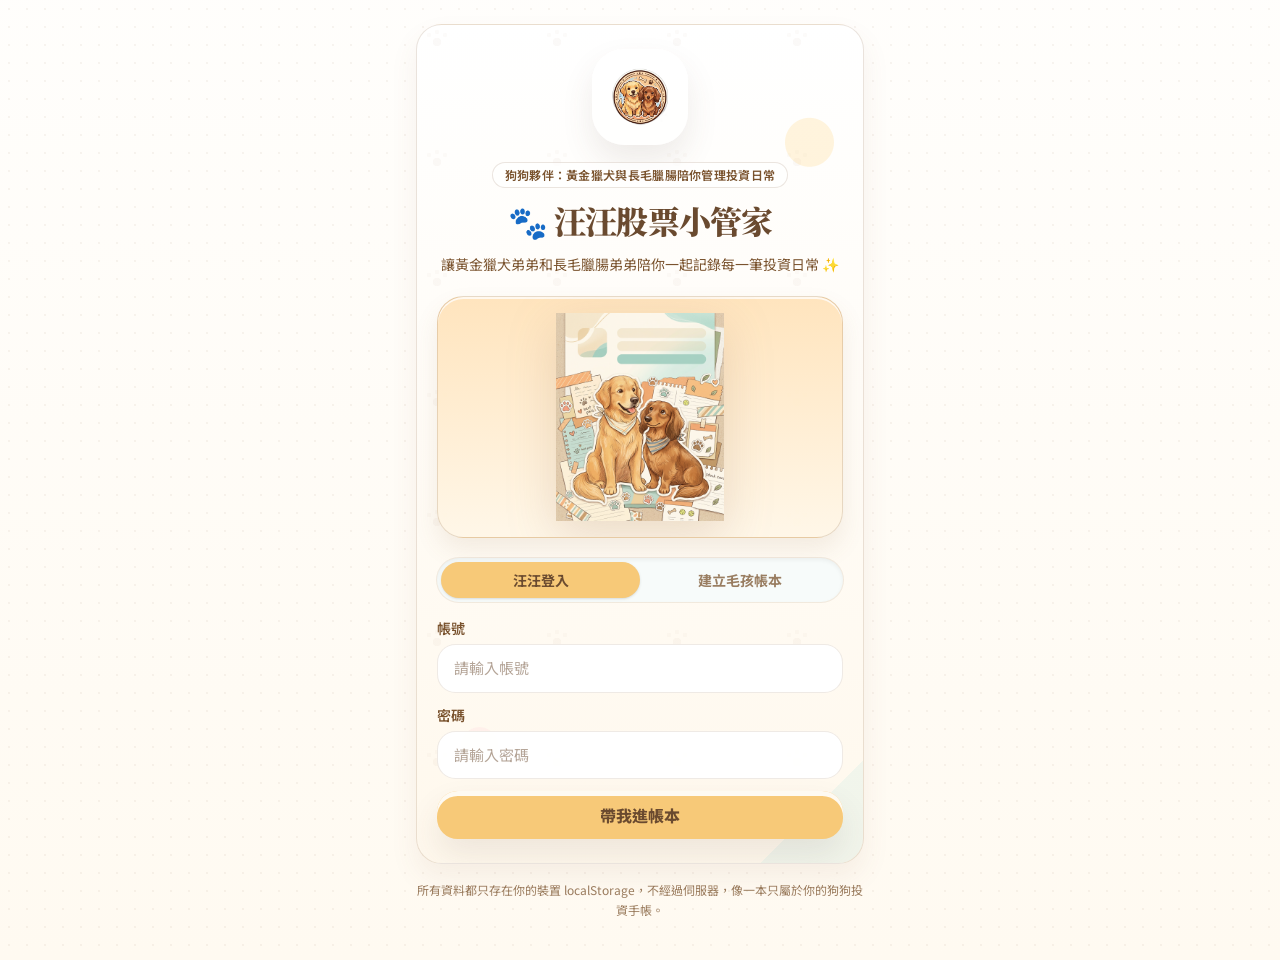
==== commit 58606223: "fix: 修復登入時資料被清空的 bug — 移除儲存 effect 的 d 相依 Effect 3 (儲存持股資料) 的相依從 [v, d] 改為 [v]， 避免登入時在資料載入完成前就觸發儲存，導" ====
--- a/shiba-stock/index.html
+++ b/shiba-stock/index.html
@@ -9,7 +9,7 @@
     <link rel="preconnect" href="https://fonts.gstatic.com" crossorigin />
     <link href="https://fonts.googleapis.com/css2?family=Noto+Sans+TC:wght@400;500;700;800&family=Noto+Serif+TC:wght@600;700;900&display=swap" rel="stylesheet" />
     <title>柴柴股票管家</title>
-    <script type="module" crossorigin src="./assets/index-BXdENVuD.js?v=2"></script>
+    <script type="module" crossorigin src="./assets/index-BXdENVuD.js?v=3"></script>
     <link rel="stylesheet" crossorigin href="./assets/index-DydCAo80.css?v=2">
   </head>
   <body>
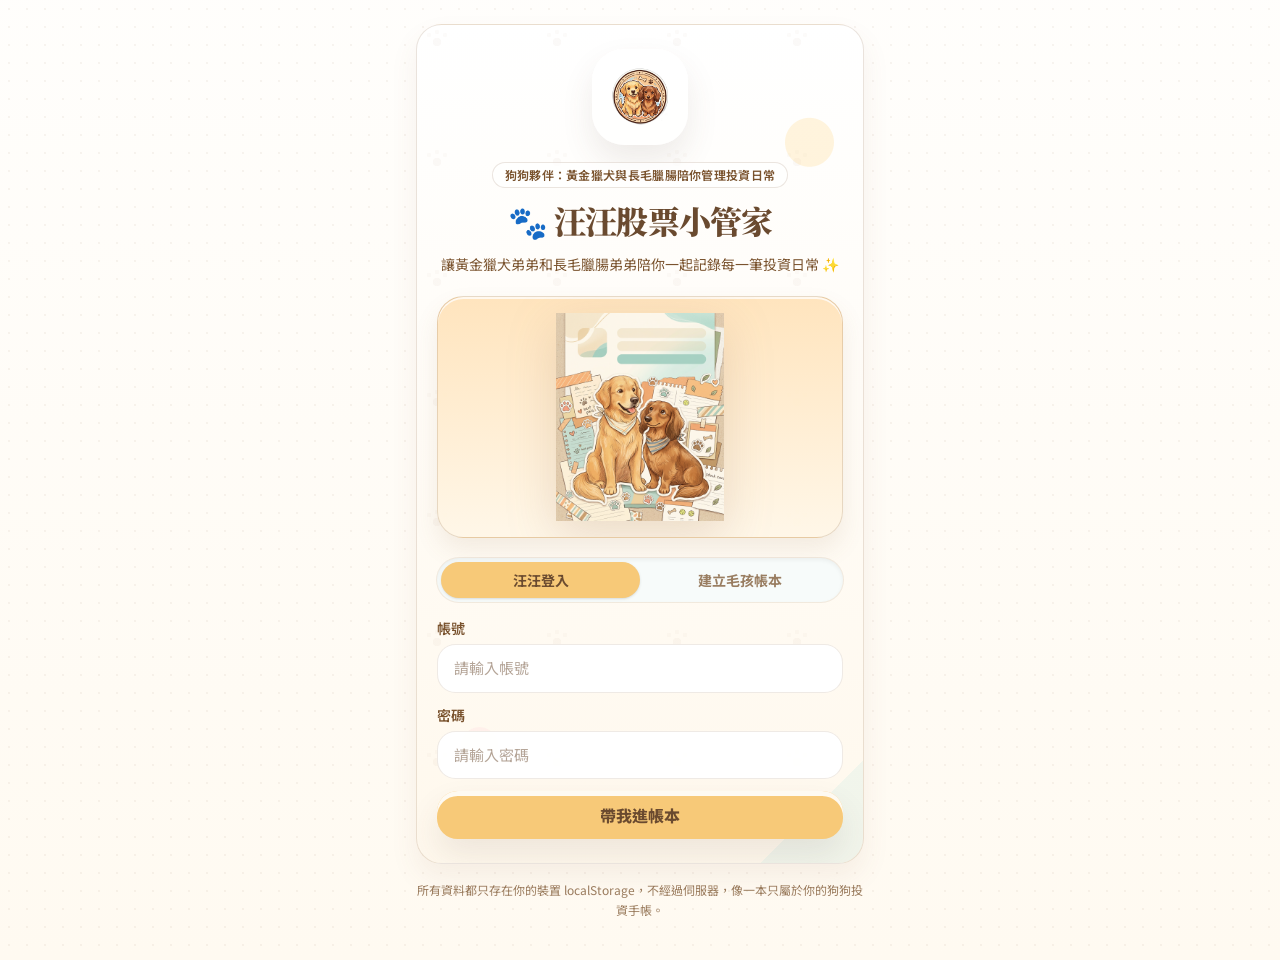
==== commit d5026870: "chore: bump JS cache v3→v4 for fee/net profit update" ====
--- a/shiba-stock/index.html
+++ b/shiba-stock/index.html
@@ -9,7 +9,7 @@
     <link rel="preconnect" href="https://fonts.gstatic.com" crossorigin />
     <link href="https://fonts.googleapis.com/css2?family=Noto+Sans+TC:wght@400;500;700;800&family=Noto+Serif+TC:wght@600;700;900&display=swap" rel="stylesheet" />
     <title>柴柴股票管家</title>
-    <script type="module" crossorigin src="./assets/index-BXdENVuD.js?v=3"></script>
+    <script type="module" crossorigin src="./assets/index-BXdENVuD.js?v=4"></script>
     <link rel="stylesheet" crossorigin href="./assets/index-DydCAo80.css?v=2">
   </head>
   <body>
